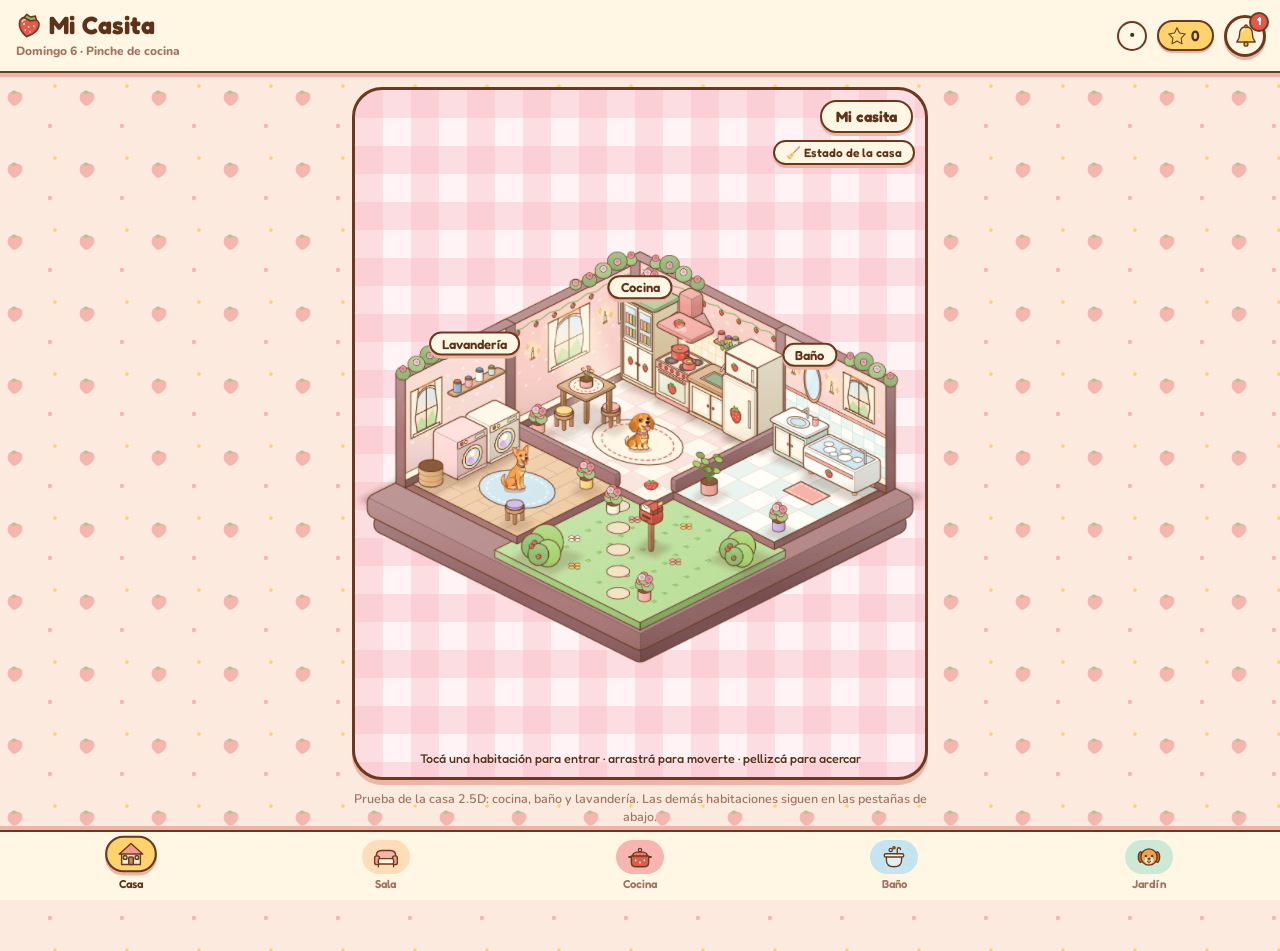
==== cocinita/index.html @ e15a8318 "Guía de duración de alimentos, gabinete del baño y estado visible de la casa Co-Authored-By: Claude " ====
<!DOCTYPE html>
<html lang="es">
<head>
<meta charset="utf-8">
<meta name="viewport" content="width=device-width, initial-scale=1, viewport-fit=cover">
<title>Mi Cocinita</title>
<link href="https://fonts.googleapis.com/css2?family=Fredoka:wght@500;600;700&family=Nunito:wght@600;700;800&display=swap" rel="stylesheet">
<style>
:root{
  --disp:Fredoka,Nunito,system-ui,sans-serif;--bg:#FCEADF;--paper:#FFF6E4;--card:#FFFBF0;--ink:#5E3219;--muted:#A0745E;--line:#EDCFBC;--out:#6B3A1E;
  --sage:#9DC27A;--sage-d:#5E8040;--terra:#E4574B;--terra-d:#A93B30;--butter:#FFD36B;--rose:#F6B5AE;--berry:#C73D3A;
  --wood:#D39764;--wood-d:#8A5330;--plank:#CE915F;--fridge:#FBE3A8;--fridge-in:#F3ECDD;--freezer:#DDF0F6;--glass:#FFFFFF;
  --pantry-in:#FFF0D0;--tile:#FFF4DE;--tile2:#FFD98A;--tile-l:#EBCFA8;--wallp:#F8CBC4;--mint:#CBE9D6;--sky:#C4E5F0;--lilac:#E4D5F4;--peach:#FFDDBA;
  --gold:#D9A32E;
  --pat:url("data:image/svg+xml,%3Csvg xmlns='http://www.w3.org/2000/svg' width='72' height='72'%3E%3Cg opacity='.55'%3E%3Cpath d='M14 34C8 31 6 25 9 21C12 19 18 19 21 21C24 25 22 31 14 34Z' fill='%23F08A80'/%3E%3Cpath d='M10 21l4-3 4 3-4 1z' fill='%237FA050'/%3E%3C/g%3E%3Ccircle cx='50' cy='54' r='2.2' fill='%23F4B6AE'/%3E%3Ccircle cx='55' cy='14' r='1.8' fill='%23FFD36B'/%3E%3C/svg%3E");
  color-scheme:light;box-sizing:border-box;padding-top:env(safe-area-inset-top,0px);padding-bottom:env(safe-area-inset-bottom,0px);
}
@media (prefers-color-scheme: dark){
  :root:not([data-theme="light"]){
    --bg:#2B1B1A;--paper:#3A2824;--card:#43302B;--ink:#FBE9D6;--muted:#C3A892;--line:#5B4238;--out:#150D0A;
    --sage:#8FB36C;--sage-d:#6F9150;--terra:#E5675A;--terra-d:#8E2E26;--butter:#EDC25E;--rose:#8A4A4C;--berry:#E0605A;
    --wood:#8A5F3C;--wood-d:#5E3C22;--plank:#7B5233;--fridge:#6B5630;--fridge-in:#4A4038;--freezer:#3E5560;--glass:#8E8576;
    --pantry-in:#4A3A28;--tile:#5E4D3A;--tile2:#7A6129;--tile-l:#46382A;--wallp:#5A3436;--mint:#3F6150;--sky:#3F6577;--lilac:#5B4A78;--peach:#7B5538;
    --gold:#E9BE5B;color-scheme:dark;
    --pat:url("data:image/svg+xml,%3Csvg xmlns='http://www.w3.org/2000/svg' width='72' height='72'%3E%3Cg opacity='.18'%3E%3Cpath d='M14 34C8 31 6 25 9 21C12 19 18 19 21 21C24 25 22 31 14 34Z' fill='%23F08A80'/%3E%3C/g%3E%3Ccircle cx='50' cy='54' r='2' fill='%23F4B6AE' opacity='.2'/%3E%3C/svg%3E");
  }
}
:root[data-theme="dark"]{
  --bg:#2B1B1A;--paper:#3A2824;--card:#43302B;--ink:#FBE9D6;--muted:#C3A892;--line:#5B4238;--out:#150D0A;
  --sage:#8FB36C;--sage-d:#6F9150;--terra:#E5675A;--terra-d:#8E2E26;--butter:#EDC25E;--rose:#8A4A4C;--berry:#E0605A;
  --wood:#8A5F3C;--wood-d:#5E3C22;--plank:#7B5233;--fridge:#6B5630;--fridge-in:#4A4038;--freezer:#3E5560;--glass:#8E8576;
  --pantry-in:#4A3A28;--tile:#5E4D3A;--tile2:#7A6129;--tile-l:#46382A;--wallp:#5A3436;--mint:#3F6150;--sky:#3F6577;--lilac:#5B4A78;--peach:#7B5538;
  --gold:#E9BE5B;color-scheme:dark;
}
html{scroll-padding-top:env(safe-area-inset-top,0px)}
*{box-sizing:border-box;-webkit-tap-highlight-color:transparent}
body{margin:0;background-color:var(--bg);background-image:var(--pat);color:var(--ink);font:600 15px/1.4 Nunito,system-ui,sans-serif;padding-bottom:96px;overflow-x:hidden}
body::before{content:"";position:fixed;inset:0 0 auto;height:env(safe-area-inset-top,0px);background:var(--paper);z-index:40}
body.is-dragging{user-select:none;-webkit-user-select:none;cursor:grabbing}
h1,h2,h3{font-family:var(--disp);font-weight:600;margin:0;letter-spacing:.005em}
button,input,select,textarea{font:inherit;color:inherit}
button{cursor:pointer;border:0;background:none}
.bow{flex:none;filter:drop-shadow(0 2px 0 rgba(122,74,48,.25))}

/* header */
header{position:sticky;top:env(safe-area-inset-top,0px);z-index:30;background:var(--paper);border-bottom:3px solid var(--out);box-shadow:0 3px 0 var(--rose);
  padding:9px 14px;display:flex;align-items:center;gap:10px}
.brand{flex:1;min-width:0}
.brand h1{font-size:23px;font-weight:800;color:var(--terra);line-height:1;display:flex;align-items:center;gap:7px}
.brand small{color:var(--muted);font-weight:800;font-size:12px}
.pill-xp{background:var(--butter);color:#4A3426;border:2.5px solid var(--out);border-radius:999px;padding:4px 11px;font-weight:800;font-size:13px;white-space:nowrap;box-shadow:0 2px 0 var(--shd)}
.bell{position:relative;width:42px;height:42px;border-radius:50%;background:var(--lilac);border:3px solid var(--out);font-size:19px;box-shadow:0 3px 0 var(--shd)}
.bell b{position:absolute;top:-6px;right:-6px;min-width:20px;height:20px;border-radius:10px;background:var(--terra);color:#fff;border:2px solid var(--out);font-size:11px;display:grid;place-items:center;padding:0 4px}
main{max-width:600px;margin:0 auto;padding:14px 12px 20px}

/* nav */
nav{position:fixed;left:0;right:0;bottom:0;z-index:30;background:var(--paper);border-top:3px solid var(--out);box-shadow:0 -3px 0 var(--rose);display:flex;
  padding:6px 4px calc(6px + env(safe-area-inset-bottom,0px))}
nav button{flex:1;display:flex;flex-direction:column;align-items:center;gap:2px;font-size:10.5px;font-weight:800;color:var(--muted);padding:2px 0}
nav button span{width:44px;height:30px;border-radius:15px;background:var(--c);border:2.5px solid transparent;display:grid;place-items:center;font-size:19px;transition:transform .2s}
nav button.on{color:var(--terra)}
nav button.on span{border-color:var(--out);box-shadow:0 3px 0 var(--shd);transform:translateY(-3px) scale(1.08)}
nav button:active span{transform:scale(.88)}

/* banners */
.banner{position:relative;display:flex;align-items:center;gap:12px;padding:14px 16px;margin-bottom:16px;border:3px solid var(--out);border-radius:26px;box-shadow:var(--sh);overflow:hidden;
  background-color:var(--bn);background-image:radial-gradient(rgba(255,255,255,.5) 2px,transparent 2.6px);background-size:16px 16px}
.b-ic{width:56px;height:56px;border-radius:18px;background:rgba(255,255,255,.75);border:3px solid var(--out);display:grid;place-items:center;font-size:30px;flex:none;animation:bobble 3s ease-in-out infinite}
@keyframes bobble{0%,100%{transform:translateY(0) rotate(-3deg)}50%{transform:translateY(-4px) rotate(3deg)}}
.banner h2{font-size:23px}.banner small{opacity:.8;font-weight:800}
.banner .bow{position:absolute;right:12px;top:-3px;transform:rotate(14deg)}

/* cards & forms */
.card{background:var(--card);border:3px solid var(--out);border-radius:26px;padding:16px;margin-bottom:18px;box-shadow:var(--sh)}
.card h2{font-size:20px;margin-bottom:10px}
.card h3{font-size:16px;margin-bottom:6px}
.sub{color:var(--muted);font-size:13px;margin:0 0 8px}
.hint{color:var(--muted);font-size:12.5px;text-align:center;margin:10px 0}
.btn{background:var(--sage);color:#2d3d1c;border:3px solid var(--out);border-radius:18px;padding:9px 16px;font-weight:800;box-shadow:0 4px 0 var(--shd);transition:transform .1s,box-shadow .1s}
.btn:active{transform:translateY(4px);box-shadow:0 0 0 var(--out)}
.btn.terra{background:var(--terra);color:#fff}
.btn.ghost{background:var(--paper);color:var(--ink)}
.btn.sm{padding:5px 11px;font-size:13px;border-radius:14px;box-shadow:0 3px 0 var(--shd)}
.btn.sm:active{transform:translateY(3px)}
.btn.berry{background:var(--berry);color:#fff}
.btn.block{display:block;width:100%}
input,select,textarea{width:100%;background:var(--paper);border:3px solid var(--out);border-radius:16px;padding:8px 12px;outline:none}
input:focus,select:focus,textarea:focus{border-color:var(--terra)}
label{display:block;font-size:12.5px;font-weight:800;color:var(--muted);margin:8px 0 3px}
.row{display:flex;gap:8px;align-items:flex-end}
.row>*{flex:1;min-width:0}
.chips{display:flex;flex-wrap:wrap;gap:6px}
.chip{background:var(--paper);border:2.5px solid var(--out);border-radius:999px;padding:3px 11px;font-size:13px;font-weight:800}
.chip.ok{background:var(--mint)}
.chip.no{background:var(--rose)}
.panel-title{display:flex;align-items:center;gap:8px;margin:2px 4px 10px}
.panel-title span{font-size:24px}.panel-title h3{font-size:19px}

/* stat strip */
.strip{display:grid;grid-template-columns:repeat(4,1fr);gap:8px;margin-bottom:16px}
.stat{border:3px solid var(--out);border-radius:20px;padding:8px 2px;text-align:center;box-shadow:0 3px 0 var(--shd);background:var(--paper)}
.stat:nth-child(1){background:var(--mint)}.stat:nth-child(2){background:var(--butter);color:#4A3426}.stat:nth-child(3){background:var(--rose)}.stat:nth-child(4){background:var(--sky)}
.stat b{display:block;font:800 21px var(--disp)}
.stat small{font-size:11px;font-weight:800}

/* kitchen illustration */
.kitchen{border:3px solid var(--out);border-radius:28px;overflow:hidden;box-shadow:var(--sh);background:var(--wallp);margin-bottom:18px}
.kscene{display:block;width:100%;height:auto;user-select:none;-webkit-user-select:none}
.piece{cursor:pointer;transform-box:fill-box;transform-origin:50% 100%}
.piece .glow{opacity:0}
.piece.sel .glow{opacity:1;animation:dash 1.2s linear infinite}
.piece:active{animation:wig .4s}
.ktag rect{fill:var(--paper)}.ktag text{fill:#5A3524;font:800 10px Nunito,system-ui,sans-serif}
.piece.sel .ktag rect{fill:var(--terra)}.piece.sel .ktag text{fill:#fff}
@keyframes dash{to{stroke-dashoffset:-26}}
@keyframes wig{0%,100%{transform:rotate(0)}25%{transform:rotate(-2.2deg)}75%{transform:rotate(2.2deg)}}
.stm{transform-box:fill-box;animation:stm 2.6s ease-in-out infinite}.stm2{animation-delay:1.2s}
@keyframes stm{0%{opacity:0;transform:translateY(6px)}40%{opacity:.95}100%{opacity:0;transform:translateY(-12px)}}
.curt{transform-box:fill-box;transform-origin:50% 0;animation:sway 5s ease-in-out infinite alternate}
@keyframes sway{to{transform:skewX(1.8deg)}}

/* interior furniture */
.scene{perspective:1000px;position:relative;margin-bottom:14px}
.door{position:absolute;inset:0;border-radius:inherit;transform-origin:left center;animation:doorOpen .85s ease-in forwards;pointer-events:none;z-index:6;background:var(--fridge);border:4px solid var(--out)}
.door::after{content:"";position:absolute;right:12px;top:42%;width:10px;height:70px;border-radius:6px;background:#E9C48F;border:2.5px solid var(--out)}
.door.pd{background:var(--sage)}.door.pd::after{width:18px;height:18px;border-radius:50%;background:var(--butter)}
.door.sd{background:var(--wood)}
@keyframes doorOpen{0%{transform:rotateY(0);opacity:1}65%{opacity:1}100%{transform:rotateY(-108deg);opacity:0}}
.fridge{position:relative;background:var(--fridge);border:4px solid var(--out);border-radius:30px 30px 20px 20px;padding:14px 34px 16px 14px;box-shadow:var(--sh)}
.fridge::after{content:"";position:absolute;right:11px;top:60px;width:11px;height:110px;border-radius:6px;background:#E9C48F;border:2.5px solid var(--out)}
.fridge::before{content:"🍓";position:absolute;right:6px;bottom:6px;font-size:22px}
.fridge .shelf{background:var(--fridge-in);border:3px solid var(--out)}
.fridge .shelf.sh0{background:var(--freezer)}
.fridge .shelf::after{background:var(--glass)}
.rack{background:var(--wood);border:4px solid var(--out);border-radius:22px;padding:12px;box-shadow:var(--sh)}
.rack .shelf{background:rgba(255,246,226,.32);border:3px solid var(--out);min-height:106px}
.rack .shelf::after{background:var(--wood-d)}
.pantry{position:relative;background:var(--pantry-in);border:4px solid var(--out);border-radius:22px 22px 14px 14px;padding:0 12px 6px;box-shadow:var(--sh)}
.valance{position:relative;height:34px;margin:0 -12px 18px;border-bottom:3px solid var(--out);background-color:#FFF1D6;background-image:radial-gradient(circle,#E4574B 2.3px,transparent 2.8px);background-size:16px 16px;border-radius:18px 18px 0 0}
.valance::after{content:"";position:absolute;left:0;right:0;bottom:-13px;height:12px;background:radial-gradient(circle at 10px 0,#FFF1D6 9px,transparent 10px) 0 0/20px 12px repeat-x;filter:drop-shadow(0 2px 0 var(--out))}
.pantry .shelf{background:rgba(255,255,255,.28);border:3px solid var(--out)}
.pantry .shelf::after{background:var(--sage)}
.cabinet{background:var(--sky);border:4px solid var(--out);border-radius:22px;padding:12px;box-shadow:var(--sh)}
.cabinet .shelf{background:var(--pantry-in);border:3px solid var(--out)}
.cabinet .shelf::after{background:var(--sage)}
.shelf{position:relative;min-height:100px;padding:20px 8px 10px;margin-bottom:22px;display:flex;flex-wrap:wrap;gap:4px 6px;align-items:flex-end;border-radius:12px;transition:background .15s}
.shelf::after{content:"";position:absolute;left:-6px;right:-6px;bottom:-13px;height:13px;border-radius:7px;background:var(--plank);border:3px solid var(--out);z-index:-1}
.s-label{position:absolute;top:3px;left:9px;font-size:10.5px;font-weight:800;color:var(--muted)}
.s-empty{color:var(--muted);font-size:12px;opacity:.75;align-self:center;margin:auto}
.shelf.over,.dogcol.over,.bowl.over{outline:3px dashed var(--terra);outline-offset:-3px;background-color:color-mix(in srgb,var(--butter) 45%,transparent)}
.item{position:relative;width:68px;text-align:center;cursor:grab;touch-action:none;-webkit-user-select:none;user-select:none;-webkit-touch-callout:none;transition:transform .15s}
.item:active{transform:scale(1.12) rotate(-3deg)}
.item.dragging{opacity:.25}
.item .em{font-size:34px;line-height:1.1;display:block;filter:drop-shadow(1.3px 0 0 #fff) drop-shadow(-1.3px 0 0 #fff) drop-shadow(0 1.3px 0 #fff) drop-shadow(0 -1.3px 0 #fff) drop-shadow(0 2.5px 0 rgba(90,50,30,.3))}
.item .nm{display:inline-block;font-size:10px;letter-spacing:-.2px;font-weight:800;line-height:1.15;max-height:2.4em;overflow:hidden;margin-top:2px;padding:0 5px;border-radius:8px;background:rgba(255,250,238,.92);color:#5A3524;border:1.5px solid rgba(122,74,48,.35);overflow-wrap:anywhere}
.badge{position:absolute;top:-3px;right:2px;min-width:20px;height:20px;border-radius:10px;background:var(--terra);color:#fff;border:2px solid var(--out);font-size:11px;font-weight:800;display:grid;place-items:center;padding:0 4px}
.exb{position:absolute;top:-5px;left:-3px;border-radius:9px;font-size:10px;font-weight:800;padding:0 6px;color:#fff;border:2px solid var(--out)}
.exb.y{background:var(--butter);color:#3b2a10}.exb.r{background:var(--berry)}
.item.gone{opacity:.55}.item.gone .em{filter:grayscale(1)}
.item.rot .em{animation:wobble 1.6s ease-in-out infinite}
@keyframes wobble{0%,100%{transform:rotate(-6deg)}50%{transform:rotate(6deg)}}
.jar-w{width:48px;margin:0 auto;position:relative}
.jar-lid{height:13px;border-radius:7px 7px 3px 3px;border:2.5px solid var(--out);background-color:var(--lid,#E4574B);background-image:linear-gradient(90deg,rgba(255,255,255,.4) 50%,transparent 50%),linear-gradient(rgba(255,255,255,.4) 50%,transparent 50%);background-size:8px 8px}
.jar-b{height:46px;border:2.5px solid var(--out);border-top:0;border-radius:4px 4px 16px 16px;background:linear-gradient(90deg,rgba(255,255,255,.85) 0 16%,rgba(255,255,255,.45) 16%);display:grid;place-items:center;font-size:23px;box-shadow:inset 0 -6px 0 rgba(122,74,48,.1)}
.lvl{height:8px;background:rgba(255,255,255,.7);border:2px solid var(--out);border-radius:5px;margin:3px 4px 0;overflow:hidden}
.lvl i{display:block;height:100%;background:var(--sage-d)}
.lvl.low i{background:var(--berry)}.lvl.mid i{background:var(--butter)}

.bins{display:grid;grid-template-columns:repeat(3,1fr);gap:10px;margin-bottom:14px}
.bin{border:3px solid var(--out);border-radius:22px;text-align:center;padding:10px 2px;box-shadow:0 4px 0 var(--shd);transition:transform .15s}
.bin:nth-child(1){background:var(--mint)}.bin:nth-child(2){background:var(--butter);color:#4A3426}.bin:nth-child(3){background:var(--rose)}
.bin span{font-size:28px;display:block}.bin small{font-weight:800;font-size:12px}
.bin.over{transform:scale(1.08) rotate(-2deg)}
.dgh{position:fixed;left:0;top:0;z-index:100;pointer-events:none;transform:translate(-50%,-60%) scale(1.25) rotate(6deg);filter:drop-shadow(0 8px 8px rgba(0,0,0,.3))}

/* floor with dogs */
.floor{position:relative;height:98px;margin:8px 0 6px;border-radius:22px;overflow:hidden;border:3px solid var(--out);box-shadow:var(--sh);
  background:linear-gradient(var(--wallp) 0 35%,var(--wood) 35%)}
.floor::before{content:"";position:absolute;inset:35% 0 0;background:repeating-linear-gradient(90deg,transparent 0 46px,rgba(122,74,48,.35) 46px 49px)}
.floor::after{content:"";position:absolute;left:0;right:0;top:35%;height:3px;background:var(--out)}
.walker{position:absolute;bottom:2px;width:64px;height:74px;cursor:pointer}
.walker svg{width:100%;height:100%;overflow:visible;animation:trot .5s ease-in-out infinite}
.w1{animation:walk1 16s linear infinite}.w2{animation:walk2 21s linear infinite}
@keyframes walk1{0%{left:2%;transform:scaleX(1)}46%{left:78%;transform:scaleX(1)}50%{left:78%;transform:scaleX(-1)}96%{left:2%;transform:scaleX(-1)}100%{left:2%;transform:scaleX(1)}}
@keyframes walk2{0%{left:70%;transform:scaleX(-1)}46%{left:6%;transform:scaleX(-1)}50%{left:6%;transform:scaleX(1)}96%{left:70%;transform:scaleX(1)}100%{left:70%;transform:scaleX(-1)}}
@keyframes trot{0%,100%{translate:0 0}50%{translate:0 -4px}}
.bubble{position:absolute;left:50%;top:-24px;translate:-50% 0;background:#fff;color:#4A3426;border:2.5px solid var(--out);border-radius:12px;padding:1px 8px;font-size:12px;font-weight:800;white-space:nowrap;animation:bub 1.3s forwards;z-index:3}
@keyframes bub{0%{opacity:0;translate:-50% 8px}15%,80%{opacity:1;translate:-50% 0}100%{opacity:0;translate:-50% -6px}}

/* dog animations */
.dog svg{width:100%;height:100%;overflow:visible}
.tail{transform-origin:148px 196px;animation:wag 1s ease-in-out infinite alternate}
@keyframes wag{from{transform:rotate(-10deg)}to{transform:rotate(14deg)}}
.eyes{transform-origin:100px 80px;animation:blink 4.2s infinite}
@keyframes blink{0%,94%,100%{transform:scaleY(1)}97%{transform:scaleY(.08)}}
.head{transform-origin:100px 120px}
.hearts{opacity:0}
.dog.happy svg{animation:hop .5s ease-out 2}
.dog.happy .tail{animation-duration:.18s}
.dog.happy .hearts{animation:hearts 1.4s ease-out}
.dog.eating .head{animation:munch .3s ease-in-out infinite alternate}
.dog.nope svg{animation:shake .45s}
@keyframes hop{0%,100%{transform:translateY(0)}45%{transform:translateY(-16px) rotate(-3deg)}}
@keyframes munch{from{transform:translateY(0) rotate(0)}to{transform:translateY(7px) rotate(5deg)}}
@keyframes shake{0%,100%{transform:translateX(0)}25%{transform:translateX(-8px)}75%{transform:translateX(8px)}}
@keyframes hearts{0%{opacity:0;transform:translateY(10px)}25%{opacity:1}100%{opacity:0;transform:translateY(-34px)}}

/* dogs view */
.rug{display:flex;gap:6px;justify-content:space-around;padding:12px 6px 8px;border-radius:30px;margin-bottom:12px;border:3px solid var(--out);
  background:radial-gradient(ellipse at center,#FFE9E4 0 58%,var(--rose) 59% 100%)}
.dogcol{flex:1;text-align:center;border-radius:22px;padding:4px}
.dogcol .dog{width:150px;height:172px;max-width:100%;margin:0 auto;position:relative;cursor:pointer}
.dogcol b{font:800 18px var(--disp);display:block;color:#5A3524}
.pills{display:flex;gap:5px;justify-content:center;margin-top:4px;flex-wrap:wrap}
.pill{border:2.5px solid var(--out);background:var(--paper);color:#5A3524;border-radius:999px;padding:2px 10px;font-size:12px;font-weight:800;box-shadow:0 2px 0 var(--shd)}
.pill.on{background:var(--sage)}
.tools{display:flex;gap:10px;justify-content:center;margin:6px 0}
.tool{width:86px;text-align:center;background:var(--butter);color:#4A3426;border:3px solid var(--out);border-radius:22px;padding:6px 2px;cursor:grab;touch-action:none;user-select:none;-webkit-user-select:none;box-shadow:0 4px 0 var(--shd);transition:transform .15s}
.tool:nth-child(2){background:var(--peach)}.tool:nth-child(3){background:var(--sky)}
.tool:active{transform:scale(1.1) rotate(-4deg)}
.tool span{font-size:32px;display:block}.tool small{font-size:11px;font-weight:800}
.bowl{display:flex;align-items:center;gap:10px;background:var(--sky);border:3px solid var(--out);border-radius:20px;padding:8px 12px;margin-top:10px;box-shadow:0 3px 0 var(--shd)}
.bowl span{font-size:26px}.bowl div{flex:1;font-weight:800;font-size:14px}
.bar{height:20px;background:var(--paper);border:3px solid var(--out);border-radius:12px;overflow:hidden;margin:8px 0}
.bar i{display:block;height:100%;background:var(--sage);border-radius:8px;transition:width .5s;border-right:3px solid var(--out)}
.bar.low i{background:var(--berry)}

/* lists */
.li{display:flex;align-items:center;gap:10px;padding:9px 4px;border-bottom:2.5px dashed var(--line)}
.li:last-child{border-bottom:0}
.li .em{font-size:24px}.li .t{flex:1;min-width:0}.li .t b{display:block;word-break:break-word}.li .t small{color:var(--muted);font-size:12px}
.li.done .t b{text-decoration:line-through;opacity:.5}
.ck{width:30px;height:30px;border-radius:10px;border:3px solid var(--out);background:var(--paper);display:grid;place-items:center;font-size:16px;color:#2d3d1c;flex:none;padding:0;box-shadow:0 2px 0 var(--shd)}
.ck.on{background:var(--sage)}
.x{color:var(--muted);font-size:18px;padding:4px 8px}
.tag{border:2px solid var(--out);border-radius:10px;padding:1px 9px;font-size:11.5px;font-weight:800;white-space:nowrap;color:#3b2a10}
.tag.r{background:var(--rose)}.tag.y{background:var(--butter)}.tag.g{background:var(--mint)}.tag.b{background:var(--sky)}
.alert{display:flex;gap:10px;align-items:center;border-radius:20px;padding:9px 10px;margin-bottom:10px;border:3px solid var(--out);background:var(--paper);box-shadow:0 3px 0 var(--shd)}
.alert.r{background:var(--rose)}
.alert.y{background:color-mix(in srgb,var(--butter) 55%,var(--paper))}
.alert.b{background:var(--sky)}
.alert .em{font-size:26px}.alert .t{flex:1;font-size:14px;line-height:1.25;color:var(--ink)}
.alert .acts{display:flex;flex-direction:column;gap:5px}
.days{display:flex;gap:7px;overflow-x:auto;padding:2px 2px 10px;margin-bottom:6px}
.dpill{flex:none;width:54px;text-align:center;border-radius:18px;border:3px solid var(--out);background:var(--paper);padding:6px 0;font-weight:800;position:relative;box-shadow:0 3px 0 var(--shd)}
.dpill.on{background:var(--terra);color:#fff}
.dpill small{display:block;font-size:10px;opacity:.85}
.dpill i{position:absolute;top:3px;right:6px;width:8px;height:8px;border-radius:50%;background:var(--sage);border:1.5px solid var(--out)}
.meal{display:flex;gap:10px;align-items:center;width:100%;text-align:left;background:var(--paper);border:3px solid var(--out);border-radius:20px;padding:10px 12px;margin-bottom:10px;box-shadow:0 3px 0 var(--shd)}
.meal .em{font-size:28px}.meal .t{flex:1;min-width:0}.meal .t small{color:var(--muted);display:block;font-size:12px}
.meal.empty{border-style:dashed;color:var(--muted);box-shadow:none}

/* sheet */
#sheet{position:fixed;inset:0;z-index:60;display:none}
#sheet.on{display:block}
.sheet-bg{position:absolute;inset:0;background:rgba(50,30,15,.5)}
.sheet{position:absolute;left:0;right:0;bottom:0;max-height:88%;overflow:auto;background:var(--paper);border-radius:30px 30px 0 0;border:3px solid var(--out);border-bottom:0;box-shadow:0 -4px 0 var(--rose);
  padding:10px 16px calc(18px + env(safe-area-inset-bottom,0px));max-width:600px;margin:0 auto;animation:up .25s ease-out}
@keyframes up{from{transform:translateY(60px);opacity:0}}
.grab{width:46px;height:6px;border-radius:3px;background:var(--out);opacity:.35;margin:0 auto 10px}
.sheet h3{font-size:20px;margin-bottom:4px}
.step{display:flex;align-items:center;gap:6px}
.step button{width:40px;height:40px;border-radius:13px;background:var(--butter);color:#3b2a10;font-weight:800;font-size:20px;flex:none;border:3px solid var(--out);box-shadow:0 3px 0 var(--shd)}
.step input{text-align:center}
.emoji-btn{width:100%;height:46px;font-size:26px;background:var(--card);border:3px solid var(--out);border-radius:16px}
.picker{display:none;flex-wrap:wrap;gap:2px;background:var(--card);border:3px solid var(--out);border-radius:16px;padding:6px;margin-top:6px;max-height:140px;overflow:auto}
.picker.on{display:flex}
.picker button{font-size:24px;width:42px;height:38px;border-radius:10px}
.picker button:active{background:var(--butter)}
.acts-row{display:flex;gap:10px;margin-top:16px;flex-wrap:wrap}
.acts-row .btn{flex:1;min-width:110px}

/* toast & pops */
#toast{position:fixed;left:50%;bottom:calc(92px + env(safe-area-inset-bottom,0px));translate:-50% 20px;opacity:0;z-index:70;background:var(--ink);color:var(--paper);border:3px solid var(--out);border-radius:20px;padding:9px 16px;font-weight:800;font-size:14px;max-width:88%;text-align:center;transition:.25s;pointer-events:none}
#toast.on{opacity:1;translate:-50% 0}
.pop{position:fixed;z-index:90;pointer-events:none;font:800 21px var(--disp);color:#D9A32E;-webkit-text-stroke:1px var(--out);animation:pop 1.1s ease-out forwards;translate:-50% 0}
@keyframes pop{from{opacity:1;transform:translateY(0) scale(.8)}to{opacity:0;transform:translateY(-70px) scale(1.4)}}

/* jardín y lavandería */
.garden,.laundry{position:relative;border:3px solid var(--out);border-radius:28px;overflow:hidden;box-shadow:var(--sh);margin-bottom:18px;background:var(--sky)}
.garden{aspect-ratio:360/400}.laundry{aspect-ratio:360/280}
.garden>svg,.laundry>svg{display:block;width:100%;height:100%}
.stitle{position:absolute;z-index:3;background:var(--paper);border:3px solid var(--out);border-radius:16px;padding:2px 12px;font:800 15px var(--disp);box-shadow:0 3px 0 var(--shd);color:var(--ink);white-space:nowrap}
.garden .dogcol{position:absolute;bottom:1.5%;width:42%;padding:0;z-index:2}
.garden .dogcol.gl{left:2%}.garden .dogcol.gr{right:2%}
.garden .dogcol .dog{width:100%;height:auto;aspect-ratio:200/230;margin:0}
.gname{display:inline-block;background:var(--paper);border:2.5px solid var(--out);border-radius:14px;padding:0 10px;font:800 15px var(--disp);color:#5A3524;box-shadow:0 2px 0 var(--shd);margin-top:2px}
.gbowl{position:absolute;left:50%;bottom:19%;translate:-50% 0;width:15%;min-width:50px;text-align:center;cursor:pointer;z-index:2;border-radius:12px}
.gbowl svg{width:100%;display:block}
.gbowl small{display:block;font:800 9px Nunito,system-ui,sans-serif;background:var(--paper);border:2px solid var(--out);border-radius:8px;color:#5A3524;margin-top:1px;white-space:nowrap}
.gbowl.over{outline:3px dashed var(--terra);outline-offset:2px;background:rgba(255,211,107,.5)}
.rays{transform-box:fill-box;transform-origin:center;animation:spin 16s linear infinite}
.cld{animation:drift 9s ease-in-out infinite alternate}
.cld.c2{animation-duration:12s;animation-direction:alternate-reverse}
.fl{transform-box:fill-box;transform-origin:50% 100%;animation:fsway 3s ease-in-out infinite alternate}
.tr{transform-box:fill-box;transform-origin:50% 100%;animation:fsway 5s ease-in-out infinite alternate}
.bf{animation:fly 7s ease-in-out infinite alternate}
.bf.b2{animation-duration:9s;animation-direction:alternate-reverse}
.wing{transform-box:fill-box;transform-origin:center;animation:flap .28s ease-in-out infinite alternate}
@keyframes spin{to{transform:rotate(360deg)}}
@keyframes drift{from{transform:translateX(-16px)}to{transform:translateX(16px)}}
@keyframes fsway{from{transform:rotate(-4deg)}to{transform:rotate(4deg)}}
@keyframes fly{0%{transform:translate(0,0)}50%{transform:translate(34px,-20px)}100%{transform:translate(70px,6px)}}
@keyframes flap{from{transform:scaleX(1)}to{transform:scaleX(.35)}}
.mach{cursor:pointer}
.drum{transform-box:fill-box;transform-origin:center;animation:spin 9s linear infinite}
.laundry.run .drum{animation-duration:.6s}
.laundry.run .mach{animation:jig .12s linear infinite alternate}
.bub{opacity:0}
.laundry.run .bub{animation:bubup 1.3s ease-in infinite}
.laundry.run .bub.d2{animation-delay:.45s}.laundry.run .bub.d3{animation-delay:.9s}
.sw{transform-box:fill-box;transform-origin:50% 0;animation:swing 3.2s ease-in-out infinite alternate}
.sw.s2{animation-delay:-1s}.sw.s3{animation-delay:-2s}
@keyframes jig{from{transform:translateX(-1.2px)}to{transform:translateX(1.2px)}}
@keyframes bubup{0%{opacity:0;transform:translateY(0) scale(.6)}30%{opacity:1}100%{opacity:0;transform:translateY(-34px) scale(1.2)}}
@keyframes swing{from{transform:rotate(-5deg)}to{transform:rotate(5deg)}}
@media (prefers-reduced-motion:reduce){*{animation-duration:.01ms!important;animation-iteration-count:1!important;transition:none!important}}

/* ===== rediseño: hoja de personaje + cocinita de fresas ===== */
:root{--shd:#EDB5A6;--sh:0 5px 0 var(--shd);
  --paw:url("data:image/svg+xml,%3Csvg xmlns='http://www.w3.org/2000/svg' viewBox='0 0 24 24'%3E%3Cg fill='%23A9683A'%3E%3Cellipse cx='12' cy='16' rx='6' ry='5'/%3E%3Cellipse cx='4.5' cy='10.5' rx='2.4' ry='3'/%3E%3Cellipse cx='9' cy='5.5' rx='2.4' ry='3.2'/%3E%3Cellipse cx='15' cy='5.5' rx='2.4' ry='3.2'/%3E%3Cellipse cx='19.5' cy='10.5' rx='2.4' ry='3'/%3E%3C/g%3E%3C/svg%3E")}
@media (prefers-color-scheme: dark){:root:not([data-theme="light"]){--shd:#170E0B}}
:root[data-theme="dark"]{--shd:#170E0B}

.ic{width:1.3em;height:1.3em;vertical-align:-.3em;overflow:visible;flex:none}
.ic-emo{font-style:normal}

/* encabezado */
header{border-bottom-width:2.5px;box-shadow:0 4px 0 var(--shd);padding:10px 14px}
.brand h1{font-size:25px;font-weight:700;color:var(--ink);gap:5px;letter-spacing:.01em}
.brand h1 .logo{width:30px;height:30px;vertical-align:0;transform:rotate(12deg)}
.brand small{font-size:12px;padding-left:2px}
.pill-xp{display:flex;align-items:center;gap:4px;font-family:var(--disp);font-weight:600;font-size:15px;padding:3px 12px 3px 8px}
.pill-xp .ic{width:20px;height:20px;vertical-align:0}
.bell{display:grid;place-items:center;background:var(--paper)}
.bell .ic{width:26px;height:26px;vertical-align:0}
.bell b{font-family:var(--disp)}

/* navegación */
nav{border-top-width:2.5px;box-shadow:0 -4px 0 var(--shd)}
nav button{font-family:var(--disp);font-weight:600;font-size:11.5px;letter-spacing:.01em}
nav button span{width:48px;height:34px;border-radius:17px}
nav button span .ic{width:26px;height:26px;vertical-align:0}
nav button.on{color:var(--ink)}

/* títulos de sección con huellitas, como en la hoja de personaje */
.panel-title{justify-content:center;gap:10px;margin:4px 2px 12px}
.panel-title::before,.panel-title i{content:"";flex:1;height:2px;border-radius:2px;background:color-mix(in srgb,var(--out) 45%,transparent)}
.panel-title h3{font-size:19px;display:flex;align-items:center;gap:8px;white-space:nowrap}
.panel-title h3::before,.panel-title h3::after{content:"";width:17px;height:17px;background:var(--paw) center/contain no-repeat}
.panel-title h3::before{transform:rotate(-14deg)}.panel-title h3::after{transform:rotate(14deg)}

.banner{outline:2px dashed color-mix(in srgb,var(--out) 40%,transparent);outline-offset:-7px;padding:16px 18px}
.banner h2{font-size:22px}
.b-ic{background:var(--paper);border-radius:50%}
.b-ic .ic{width:38px;height:38px;vertical-align:0}
.card h2{font-size:20px}
.btn,.pill,.chip,.tag,.dpill,.stat small,.bin small,.tool small,.s-label,.exb,.badge{font-family:var(--disp);font-weight:600;letter-spacing:.01em}
.btn{font-size:15.5px}
.chip{display:inline-flex;align-items:center;gap:4px}
.chip .ic{width:19px;height:19px;vertical-align:0}
.stat b{font-weight:700;font-size:23px}

/* productos */
.item{width:66px}
.item .em{filter:drop-shadow(0 3px 0 rgba(107,58,30,.16));line-height:1;font-size:36px;height:46px;display:grid;place-items:center}
.item .em .ic{width:46px;height:46px;vertical-align:0}
.item .nm{position:relative;z-index:1;font-family:var(--disp);font-weight:500;font-size:11px;letter-spacing:0;border:1.8px solid var(--out);background:#FFFBF0;color:#5E3219;border-radius:9px;padding:0 6px;margin-top:3px}
.badge,.exb{z-index:2}
.item.gone .em{filter:grayscale(1) opacity(.7)}
.jar-b .ic{width:30px;height:30px;vertical-align:0}
.jar-b{font-size:22px}
.s-label{font-size:11px;color:var(--muted)}
.bin span,.tool span{display:grid;place-items:center;height:40px}
.bin span .ic,.tool span .ic{width:40px;height:40px;vertical-align:0}
.li .em .ic,.alert .em .ic{width:30px;height:30px;vertical-align:0;display:block}
.meal .em .ic{width:34px;height:34px;vertical-align:0;display:block}
.picker button{display:grid;place-items:center}
.picker button .ic{width:30px;height:30px;vertical-align:0}
.emoji-btn{display:grid;place-items:center}
.emoji-btn .ic{width:34px;height:34px;vertical-align:0}
.sheet h3 .ic{width:28px;height:28px}

/* refri abierto: estantes de vidrio, cajón y puerta con repisas */
.fridge{display:grid;grid-template-columns:minmax(0,1fr) 104px;padding:12px 10px 14px 12px;border-radius:34px 26px 24px 26px;border-width:3px}
.fridge::after,.fridge::before{display:none}
.fr-in{min-width:0;background-color:var(--fridge-in);border:3px solid var(--out);border-radius:22px 8px 8px 14px;padding:8px 9px 9px;
  background-image:linear-gradient(90deg,transparent calc(50% - 1px),color-mix(in srgb,var(--out) 12%,transparent) calc(50% - 1px) calc(50% + 1px),transparent calc(50% + 1px))}
.fridge .shelf{background:none;border:0;border-radius:6px;margin-bottom:17px;min-height:98px;padding:20px 2px 5px;gap:4px 3px}
.fridge .shelf::after{left:-9px;right:-9px;bottom:-10px;height:9px;background:var(--glass);border:2.5px solid var(--out);border-radius:5px;z-index:0}
.fridge .shelf.sh0{background:var(--freezer);border:3px solid var(--out);border-radius:15px 6px 6px 6px;margin-bottom:10px;padding:20px 4px 6px}
.fridge .shelf.sh3{background:color-mix(in srgb,var(--glass) 55%,transparent);border:3px solid var(--out);border-radius:8px 8px 12px 12px;margin-bottom:0;padding:20px 4px 6px}
.fridge .shelf.sh0::after,.fridge .shelf.sh3::after,.fr-door .shelf::after{display:none}
.fr-door{margin-left:8px;background:color-mix(in srgb,var(--paper) 70%,transparent);border:3px solid var(--out);border-radius:8px 20px 18px 8px}
.fr-door .shelf{flex-direction:column;flex-wrap:nowrap;align-items:center;gap:16px;min-height:100%;margin:0;padding:24px 2px 12px}
.fr-door .item::after{content:"";position:absolute;left:-12px;right:-12px;top:27px;height:25px;border:2.5px solid var(--out);border-radius:4px 4px 10px 10px;background:color-mix(in srgb,var(--glass) 45%,transparent)}
.fr-door .s-empty{writing-mode:vertical-rl}

.kitchen,.garden,.laundry,.floor{border-radius:30px}
.floor{height:104px}
.walker{width:70px;height:80px}
.rug,.gname,.dogcol b{font-family:var(--disp)}
.gname,.dogcol b{font-weight:700}
.stitle{font-weight:600}
#toast{font-family:var(--disp);font-weight:500;border-width:0;box-shadow:0 5px 0 rgba(0,0,0,.18)}
.pop{font-weight:700}

.item .nm{font-size:10.5px;padding:0 5px;margin:3px -6px 0;max-width:78px;max-height:none;white-space:nowrap;overflow:hidden;text-overflow:ellipsis;overflow-wrap:normal;vertical-align:top}


/* ===== casa interactiva ===== */
:root{--wall2:#FBDCCB}
@media (prefers-color-scheme: dark){:root:not([data-theme="light"]){--wall2:#5A4038}}
:root[data-theme="dark"]{--wall2:#5A4038}
body{transition:background-color 1.2s}
body.dark-house{background-color:color-mix(in srgb,var(--bg) 62%,#2A2140)}
h4{font-family:var(--disp);font-weight:600;font-size:16px;margin:18px 0 6px}

.room{position:relative;border:3px solid var(--out);border-radius:30px;overflow:hidden;box-shadow:var(--sh);background:var(--wallp);margin-bottom:14px}
.room>svg{display:block;width:100%;height:100%;user-select:none;-webkit-user-select:none}
canvas.pets{position:absolute;inset:0;width:100%;height:100%;pointer-events:none;z-index:1}
.garden canvas.pets{z-index:1}
.dogslot{display:block;width:100%;height:100%}
.pethits{position:absolute;inset:0;pointer-events:none;z-index:2}
.pethit{position:absolute;pointer-events:auto;padding:0;border-radius:40%}
.pethit:focus-visible{outline:3px dashed var(--terra);outline-offset:2px}
.room .dark{position:absolute;inset:0;background:#2A2147;mix-blend-mode:multiply;opacity:0;pointer-events:none;z-index:3;transition:opacity 1.4s}
.no-luz .room .dark{opacity:.74}
.ptxt{font:600 9px var(--disp);fill:#5E3219}.ptxt.w{fill:#fff}.ptxt.s{font-size:7.5px;fill:#A0745E}
[data-act]{cursor:pointer}
.room [role=button]:focus-visible{outline:3px dashed var(--terra)}

/* estados de servicios dentro de la escena */
.lampshade{fill:#FFD36B;transition:fill .8s}.no-luz .lampshade{fill:#C9BBA0}
.lampglow{transition:opacity .8s;animation:glowp 4s ease-in-out infinite alternate}.no-luz .lampglow{opacity:0;animation:none}
@keyframes glowp{from{opacity:.75}to{opacity:1}}
.led{fill:#6FC46A;animation:ledb 1.6s steps(2) infinite}.led.l2{animation-delay:.4s}.led.l3{animation-delay:.8s}
.no-net .led{fill:#E4574B;animation:ledb .7s steps(2) infinite}.no-net .led.l2,.no-net .led.l3{fill:#8B7B74;animation:none}
.no-luz .led{fill:#8B7B74!important;animation:none!important}
@keyframes ledb{50%{opacity:.35}}
.wifi path{animation:wifi 1.8s ease-out infinite}.wifi path:first-child{animation-delay:.3s}
@keyframes wifi{0%{opacity:.2}40%{opacity:1}100%{opacity:.2}}
.no-net .wifi,.no-luz .wifi{display:none}
.tvscreen{fill:#F7B3A9;transition:fill .6s}.tv-off{display:none}
.tvh{animation:glowp 1.2s ease-in-out infinite alternate}.tvh.h2{animation-delay:.6s}
.no-net .tvscreen{fill:#8B93A8}.no-net .tv-on{display:none}.no-net .tv-off{display:block}
.no-luz .tvscreen{fill:#3A2A33}.no-luz .tv-on,.no-luz .tv-off{display:none}
.tscreen{fill:#8BC98A}.t-off{display:none}
.no-net .tscreen{fill:#E4877B}.no-net .t-on{display:none}.no-net .t-off{display:block}
.warn{display:none;transform-box:fill-box;transform-origin:50% 60%}
.no-luz .warn-luz,.no-net .warn-net,.no-agua .warn-agua{display:block;animation:warnb 1.1s ease-in-out infinite}
@keyframes warnb{50%{transform:scale(1.18) rotate(-6deg)}}
.wstream{display:none;stroke-dasharray:5 3}.run-tap .wstream,.fx-agua .wstream{display:block;animation:flow .25s linear infinite}
@keyframes flow{to{stroke-dashoffset:-8}}
.drip{transform-box:fill-box;animation:dripk 2.6s ease-in infinite}
@keyframes dripk{0%,55%{opacity:0;transform:translateY(-2px) scale(.5)}70%{opacity:1;transform:none}100%{opacity:0;transform:translateY(12px)}}
.no-agua .drip{display:none}
.no-luz .stm{display:none}.no-luz .drum{animation:none}
.r-bano.run .drum{animation-duration:.6s}.r-bano.run .mach{animation:jig .12s linear infinite alternate}
.r-bano.run .bub{animation:bubup 1.3s ease-in infinite}.r-bano.run .bub.d2{animation-delay:.45s}.r-bano.run .bub.d3{animation-delay:.9s}

/* mensajes sobre la escena */
.svcmsg{position:absolute;z-index:4;left:10px;right:10px;top:10px;text-align:left;background:var(--paper);color:var(--ink);border:3px solid var(--out);border-radius:18px;padding:8px 12px;box-shadow:0 4px 0 rgba(0,0,0,.25);animation:up .4s ease-out}
.svcmsg b{display:block;font-family:var(--disp);font-weight:600;font-size:15px;line-height:1.2}
.svcmsg small{display:block;color:var(--muted);font-size:11.5px;line-height:1.25;margin-top:2px}
.svcchips{position:absolute;z-index:4;left:10px;bottom:10px;display:flex;flex-wrap:wrap;gap:6px}
.svcchip{background:var(--paper);color:var(--ink);border:2.5px solid var(--out);border-radius:999px;padding:3px 10px;font:600 12px var(--disp)}
/* animación al recuperar un servicio */
.sparks{position:absolute;inset:0;pointer-events:none;z-index:5}
.sparks i{position:absolute;width:18px;height:18px;opacity:0;background:#FFE08A;clip-path:polygon(50% 0,62% 38%,100% 50%,62% 62%,50% 100%,38% 62%,0 50%,38% 38%)}
.sparks i:nth-child(1){left:12%;top:20%}.sparks i:nth-child(2){left:30%;top:55%}.sparks i:nth-child(3){left:48%;top:14%}.sparks i:nth-child(4){left:66%;top:42%}.sparks i:nth-child(5){left:84%;top:22%}.sparks i:nth-child(6){left:20%;top:76%}.sparks i:nth-child(7){left:58%;top:70%}.sparks i:nth-child(8){left:78%;top:64%}.sparks i:nth-child(9){left:40%;top:36%}
.room[class*="fx-"] .sparks i{animation:spark 1.5s ease-out both}
.room[class*="fx-"] .sparks i:nth-child(3n){animation-delay:.25s}.room[class*="fx-"] .sparks i:nth-child(3n+1){animation-delay:.5s}
.fx-agua .sparks i{background:#8FC3E8;clip-path:ellipse(34% 50% at 50% 50%)}.fx-net .sparks i{background:#9DC27A}
@keyframes spark{0%{opacity:0;transform:scale(.2) rotate(0)}40%{opacity:1;transform:scale(1.25) rotate(40deg)}100%{opacity:0;transform:scale(.6) rotate(90deg) translateY(-14px)}}
.room.fx-luz .dark{animation:relight 1.7s ease-out}
@keyframes relight{0%{opacity:.74}18%{opacity:.25}30%{opacity:.66}46%{opacity:.12}58%{opacity:.4}100%{opacity:0}}
.fx-net .wifi path{animation:wifi .5s ease-out 4}

/* encabezado: estado de guardado */
.syncb{width:30px;height:30px;border-radius:50%;border:2.5px solid var(--out);background:var(--mint);display:grid;place-items:center;flex:none;padding:0;font:700 14px var(--disp);color:#2d3d1c}
.syncb::before{content:"✓"}
.syncb.wait{background:var(--butter)}.syncb.wait::before{content:"↻";animation:spin 1.2s linear infinite}
.syncb.off,.syncb.err{background:var(--rose)}.syncb.off::before,.syncb.err::before{content:"!"}
.syncb.loc{background:var(--paper)}.syncb.loc::before{content:"•"}
nav button span{position:relative}
nav button span em{position:absolute;top:-6px;right:-4px;width:17px;height:17px;border-radius:50%;background:var(--terra);color:#fff;border:2px solid var(--out);font:700 11px/13px var(--disp);font-style:normal;text-align:center}
.backbar{display:inline-block;margin:0 0 12px;background:var(--paper);border:2.5px solid var(--out);border-radius:999px;padding:5px 14px;font:600 14px var(--disp);box-shadow:0 3px 0 var(--shd)}

/* filas de servicios */
.svcrow{display:flex;gap:10px;align-items:center;width:100%;text-align:left;background:var(--card);border:3px solid var(--out);border-radius:20px;padding:10px 12px;margin-bottom:10px;box-shadow:0 3px 0 var(--shd)}
.svcrow .em .ic{width:34px;height:34px;display:block;vertical-align:0}.svcrow .t{flex:1;min-width:0}.svcrow .t b{display:block;font-family:var(--disp);font-weight:600}.svcrow .t small{display:block;color:var(--muted);font-size:12px;line-height:1.25}
.alert.b{background:var(--sky)}
.sheet p{margin:6px 0}

/* refri: tuppers y avisos */
.frnote{background:color-mix(in srgb,var(--butter) 55%,var(--paper));border:3px solid var(--out);border-radius:18px;padding:8px 12px;margin-bottom:10px;font-size:13px;line-height:1.3}
.frnote.r{background:var(--rose)}
.fridge.off{filter:brightness(.78) saturate(.75)}
.fridge .shelf.tupshelf{background:color-mix(in srgb,var(--sky) 45%,transparent);border-radius:8px;padding:20px 4px 6px}
.item.tup{background:none;border:0;padding:0;cursor:pointer;touch-action:auto}
.tupsvg{width:48px;height:46px;display:block;margin:0 auto;filter:drop-shadow(0 3px 0 rgba(107,58,30,.16))}
.frz{position:absolute;left:0;top:14px;font-size:13px;color:#3F84B5;font-weight:800;z-index:2}
.tupadd{width:54px;height:58px;border:2.5px dashed var(--out);border-radius:14px;font:600 20px/1 var(--disp);color:var(--muted);display:grid;place-items:center;align-content:center;gap:2px;align-self:center}
.tupadd small{font-size:10px}
.portions{text-align:center;margin:12px 0;font-size:15px}.portions b{font:700 26px var(--disp)}
.pdots{display:flex;gap:6px;justify-content:center;flex-wrap:wrap;margin-top:6px}
.pdots i{width:18px;height:18px;border-radius:50%;border:2.5px solid var(--out);background:var(--paper)}.pdots i.on{background:var(--terra)}
.garden .dogcol .dog{cursor:pointer}

/* ===== casa 2.5D ===== */
.isoWrap{position:relative;border:3px solid var(--out);border-radius:30px;overflow:hidden;box-shadow:var(--sh);margin-bottom:10px;background-color:#FFF3F5;background-image:linear-gradient(90deg,rgba(247,179,190,.34) 50%,transparent 50%),linear-gradient(rgba(247,179,190,.34) 50%,transparent 50%);background-size:56px 56px;transition:background-color 1s}
.no-luz .isoWrap{background-color:#3A3157;background-image:linear-gradient(90deg,rgba(20,14,40,.3) 50%,transparent 50%),linear-gradient(rgba(20,14,40,.3) 50%,transparent 50%)}
.isoHost{position:absolute;inset:0}
.isoHost canvas{display:block;width:100%;height:100%;touch-action:none}
.isoHost.loading::after{content:"Armando tu casita…";position:absolute;inset:0;display:grid;place-items:center;font:600 16px var(--disp);color:#5E3219}
.isoFail{position:absolute;inset:0;display:grid;place-items:center;text-align:center;padding:20px;font-weight:700}
.isoWrap .cl{display:none;position:absolute;top:9%;left:-30%;width:120px;height:34px;border-radius:20px;background:#fff;opacity:.8;animation:cloud 46s linear infinite}
.isoWrap .cl::before{content:"";position:absolute;left:22px;top:-16px;width:52px;height:40px;border-radius:50%;background:#fff}
.isoWrap .cl.c2{top:20%;width:86px;height:26px;animation-duration:64s;animation-delay:-30s;opacity:.6}
.no-luz .isoWrap .cl{opacity:.12}
@keyframes cloud{to{left:110%}}
.isoUi{position:absolute;inset:0;pointer-events:none;font-family:var(--disp)}
.isoUi>*{pointer-events:auto}
.isoBack{position:absolute;left:10px;top:10px;background:var(--paper);color:var(--ink);border:2.5px solid var(--out);border-radius:999px;padding:5px 13px;font:600 13.5px var(--disp);box-shadow:0 3px 0 var(--shd)}
.isoTitle{position:absolute;right:12px;top:10px;pointer-events:none;background:var(--paper);color:var(--ink);border:2.5px solid var(--out);border-radius:999px;padding:4px 14px;font-weight:700;font-size:15px;box-shadow:0 3px 0 var(--shd)}
.isoHint{position:absolute;left:12px;right:12px;bottom:10px;text-align:center;pointer-events:none;font-size:12.5px;font-weight:500;color:#5E3219;text-shadow:0 1px 0 #fff8}
.isoHint:empty{display:none}
.isoLabel{position:absolute;left:0;top:0;background:var(--paper);color:var(--ink);border:2.5px solid var(--out);border-radius:999px;padding:2px 11px;font:600 13px var(--disp);box-shadow:0 3px 0 var(--shd);white-space:nowrap}
.isoLabel[hidden],.isoBack[hidden]{display:none}
.isoPanel{position:absolute;left:0;right:0;bottom:0;height:50%;overflow:auto;background:var(--paper);border-top:3px solid var(--out);border-radius:26px 26px 0 0;padding:10px 12px 14px;box-shadow:0 -4px 0 var(--shd);animation:up .35s ease-out}
.isoPanelH{display:flex;align-items:center;justify-content:space-between;margin:0 2px 8px}
.isoPanelH h3{font-size:18px}
.isoPanel .scene{margin-bottom:10px}

/* leer factura */
.vh{position:absolute;width:1px;height:1px;opacity:0;overflow:hidden;clip-path:inset(50%)}
.filebtn{text-align:center;margin:10px 0}
.rcbtn{margin-top:10px;margin-bottom:12px}
.rclist{max-height:46vh;overflow:auto;margin:8px -4px;padding:0 4px}
.rcrow{display:grid;grid-template-columns:30px 30px minmax(0,1fr) 96px;gap:6px;align-items:center;padding:8px 0;border-bottom:2.5px dashed var(--line)}
.rcrow .em .ic{width:28px;height:28px;display:block;vertical-align:0}
.rcrow input,.rcrow select{padding:6px 8px;border-width:2.5px;border-radius:12px;font-size:14px;min-width:0}
.rcrow .rc-p{grid-column:3;grid-row:2}.rcrow .rc-u{grid-column:4;grid-row:2}

.slbox{display:flex;gap:10px;align-items:center;margin-top:10px;background:var(--mint);border:2.5px solid var(--out);border-radius:16px;padding:8px 10px;font-size:13.5px;line-height:1.3}
.slbox>div{flex:1}.slbox small{display:block;color:var(--muted);font-size:11.5px;margin-top:2px}
.rcdates{display:flex;gap:10px;align-items:center;text-align:left;width:100%;margin:8px 0;font-size:13.5px;line-height:1.3}
.rcdates small{color:var(--muted)}

/* gabinete del baño y estado de la casa */
.bathgrid{display:flex;flex-wrap:wrap;gap:14px 10px;justify-content:center;background:var(--pantry-in);border:3px solid var(--out);border-radius:20px;padding:14px 8px}
.bathit{width:96px;text-align:center}
.botv{width:78px;height:140px;margin:0 auto;touch-action:none;cursor:ns-resize;border-radius:14px}
.botv:focus-visible{outline:3px dashed var(--terra)}
.botsvg{width:100%;height:100%;display:block;pointer-events:none}
.botpct{display:block;font:700 17px var(--disp)}
.bathnm{font:600 12.5px var(--disp);background:var(--paper);border:2px solid var(--out);border-radius:10px;padding:1px 8px;margin-top:3px;max-width:100%;overflow:hidden;text-overflow:ellipsis;white-space:nowrap}
.rolls{display:flex;flex-wrap:wrap;gap:1px;justify-content:center;min-height:96px;align-content:flex-end}
.rolls span .ic{width:28px;height:28px;display:block}.rolls em{font-style:normal;color:var(--muted);font-size:12px;align-self:center}
.bathit .step{justify-content:center;margin:6px 0 2px}.bathit .step button{width:32px;height:32px;font-size:17px;border-radius:11px}
.rolln{font:700 19px var(--disp);min-width:26px}
.seg{display:grid;grid-template-columns:repeat(4,1fr);gap:6px}
.seg button{border:2.5px solid var(--out);border-radius:14px;padding:8px 2px;background:var(--paper);font:600 12.5px var(--disp);box-shadow:0 3px 0 var(--shd)}
.seg button.on{background:var(--terra);color:#fff}
.isoState{position:absolute;right:10px;top:50px;background:var(--paper);color:var(--ink);border:2.5px solid var(--out);border-radius:999px;padding:3px 11px;font:600 12px var(--disp);box-shadow:0 3px 0 var(--shd)}
.isoUi[data-view=fridge] .isoState{display:none}

</style>
</head>
<body>
<header id="hdr"></header>
<main id="app"></main>
<nav id="nav"></nav>
<div id="sheet"></div>
<div id="toast"></div>

<script src="pixi.min.js"></script>
<script>
(()=>{
'use strict';
const $=(s,r=document)=>r.querySelector(s);
const $$=(s,r=document)=>[...r.querySelectorAll(s)];
const esc=s=>String(s==null?'':s).replace(/[&<>"']/g,c=>({'&':'&amp;','<':'&lt;','>':'&gt;','"':'&quot;',"'":'&#39;'}[c]));
const uid=()=>Math.random().toString(36).slice(2,9);
const pad=n=>String(n).padStart(2,'0');
const fmt=d=>d.getFullYear()+'-'+pad(d.getMonth()+1)+'-'+pad(d.getDate());
const today=()=>fmt(new Date());
const addDays=n=>{const d=new Date();d.setDate(d.getDate()+n);return fmt(d)};
const daysUntil=iso=>{if(!iso)return null;const [y,m,d]=iso.split('-').map(Number);const t=new Date(y,m-1,d);const n=new Date();n.setHours(0,0,0,0);return Math.round((t-n)/864e5)};
const dayIdx=()=>(new Date().getDay()+6)%7;
const DAYS=['Lun','Mar','Mié','Jue','Vie','Sáb','Dom'];
const DAYSL=['Lunes','Martes','Miércoles','Jueves','Viernes','Sábado','Domingo'];
const SLOTS=[['des','Desayuno','🥞'],['alm','Almuerzo','🍲'],['cen','Cena','🍝']];
const PLACES={
  fridge:{label:'Refri',ic:'🧊',shelves:['Congelador','Estante alto','Estante medio','Cajón de verduras','Puerta']},
  spice:{label:'Especiero',ic:'🧂',shelves:['Fila de arriba','Fila del medio','Fila de abajo']},
  pantry:{label:'Alacena',ic:'🫙',shelves:['Estante alto','Enlatados','Granos y pasta','Abajo']},
  clean:{label:'Limpieza',ic:'🧽',shelves:['Bajo el fregadero','Baño y lavandería']}
};
const FOOD_EM=['🥛','🥚','🧀','🍓','🥬','🥕','🍅','🧈','🍗','🥩','🐟','🥫','🍞','🥐','🍚','🍝','🫘','🥔','🧅','🧄','🍎','🍌','🍇','🍋','🥑','🥒','🌽','🍄','🧂','🌶️','🌿','🍯','🫒','☕','🍫','🥣','🍪','🧃','🥤','🧁','🍕','🌭','🥞','🦐','🧊','🍂','🌼','🍑'];
const CLEAN_EM=['🧴','🧼','🧽','🧺','🪣','🧹','🧻','🗑️','🧯','🪥','🫧','🧤'];
const LEVELS=[[0,'Pinche de cocina'],[20,'Cocinera aprendiz'],[60,'Chef del cottage'],[120,'Reina del hogar'],[250,'Hada de la cocina']];
const LIDS=['#C9623A','#8DA06B','#EFC25A','#E3A09A','#8EB8D0','#B58BD0','#A8571F'];

/* ---------- datos ---------- */
function mk(name,emoji,place,shelf,qty,exp,min,extra){return Object.assign({id:uid(),name,emoji,place,shelf,qty,min:min||0,expiry:exp||'',level:100,unit:'unid.'},extra||{})}
function seed(){
  const t=addDays;
  return{
    v:1,stars:0,welcome:false,
    items:[
      mk('Pollo','🍗','fridge',0,2,t(45)),mk('Camarones','🦐','fridge',0,1,t(60)),
      mk('Huevos','🥚','fridge',1,1,t(12),1),mk('Queso','🧀','fridge',1,1,t(5)),mk('Fresas','🍓','fridge',2,1,t(1)),
      mk('Lechuga','🥬','fridge',3,1,t(-1)),mk('Zanahorias','🥕','fridge',3,1,t(9)),mk('Tomates','🍅','fridge',3,4,t(4)),
      mk('Leche','🥛','fridge',4,2,t(2),1),mk('Mantequilla','🧈','fridge',4,1,t(30)),mk('Jugo','🧃','fridge',4,1,t(6)),
      mk('Sal','🧂','spice',0,1),mk('Pimienta','🌶️','spice',0,1),mk('Ajo en polvo','🧄','spice',0,1),
      mk('Orégano','🌿','spice',1,1),mk('Canela','🍂','spice',1,1,'',0),mk('Cúrcuma','🌼','spice',2,1),
      mk('Arroz','🍚','pantry',2,2,t(200),1),mk('Pasta','🍝','pantry',2,3,t(150)),mk('Frijoles','🫘','pantry',2,2,t(300)),
      mk('Atún','🥫','pantry',1,3,t(400)),mk('Tomate en lata','🥫','pantry',1,1,t(300)),mk('Café','☕','pantry',0,1,t(90)),
      mk('Avena','🥣','pantry',0,1,t(120)),mk('Pan','🍞','pantry',3,1,t(3)),mk('Miel','🍯','pantry',0,1),
      mk('Jabón de platos','🧴','clean',0,1,'',0,{level:70}),mk('Esponjas','🧽','clean',0,1,'',0,{level:90}),
      mk('Desinfectante','🧼','clean',1,1,'',0,{level:30}),mk('Detergente','🧺','clean',1,1,'',0,{level:15}),mk('Bolsas de basura','🗑️','clean',0,1,'',0,{level:45})
    ],
    shop:[],
    menu:{
      '0-alm':{name:'Pollo con arroz y zanahoria',ing:'pollo, arroz, zanahoria'},
      '0-cen':{name:'Huevos revueltos con pan',ing:'huevos, pan'},
      '1-alm':{name:'Pasta con salsa de tomate',ing:'pasta, tomate, queso'},
      '2-cen':{name:'Ensalada de atún',ing:'atún, lechuga, tomate'}
    },
    prep:[{id:uid(),text:'Lavar y cortar verduras',done:false},{id:uid(),text:'Cocinar arroz para la semana',done:false}],
    dogs:{rosco:{name:'Rosco',g:260,fed:{date:'',am:false,pm:false}},mali:{name:'Mali',g:180,fed:{date:'',am:false,pm:false}},bag:{left:9000,total:15000},treats:6,water:''},
    chores:[
      {id:uid(),area:'clean',text:'Sacar la basura',every:2,last:t(-1)},{id:uid(),area:'clean',text:'Limpiar el refri por dentro',every:14,last:t(-10)},
      {id:uid(),area:'clean',text:'Lavar toallas de cocina',every:7,last:t(-8)},{id:uid(),area:'clean',text:'Trapear el piso',every:7,last:t(-3)},
      {id:uid(),area:'dogs',text:'Baño de Rosco y Mali',every:30,last:t(-20)},{id:uid(),area:'dogs',text:'Desparasitar',every:90,last:t(-60)},
      {id:uid(),area:'dogs',text:'Lavar camas de los perros',every:14,last:t(-5)}
    ],
    reminders:[],wasted:[]
  };
}
/* ---------- datos: base de datos del artefacto + copia local + cola sin conexión ---------- */
const KEY='casa-fresita-v2',KEY_OLD='cocinita-v1';
const COLS=['items','shop','prep','chores','reminders','bills','tuppers','moves','outages'];
function emptyState(){
  return{v:2,stars:0,welcome:false,items:[],shop:[],menu:{},prep:[],chores:[],reminders:[],wasted:[],bills:[],tuppers:[],moves:[],outages:[],house:{laundry:0,mess:{}},
    dogs:{rosco:{name:'Rosco',g:0,fed:{date:'',am:false,pm:false}},mali:{name:'Mali',g:0,fed:{date:'',am:false,pm:false}},bag:{left:0,total:0},treats:0,water:''}};
}
function normalize(s){const e=emptyState();Object.keys(e).forEach(k=>{if(s[k]==null)s[k]=e[k]});COLS.forEach(c=>{if(!Array.isArray(s[c]))s[c]=[]});
  s.items.forEach(i=>{if(!i.unit)i.unit='unid.'});if(!s.house.mess)s.house.mess={};return s}
const isCount=it=>it.place==='clean'&&String(it.emoji||'').replace(/\uFE0F/g,'')==='🧻';
/* S <-> documentos (ruta -> JSON) */
function flatten(s){
  const f={};
  COLS.forEach(c=>s[c].forEach(x=>{if(x&&x.id)f[c+'/'+x.id]=JSON.stringify(x)}));
  f['home/dogs']=JSON.stringify(s.dogs);
  f['home/menu']=JSON.stringify({menu:s.menu});
  f['home/house']=JSON.stringify(s.house);
  f['home/misc']=JSON.stringify({stars:s.stars,welcome:s.welcome,wasted:s.wasted});
  return f;
}
function applyDoc(path,json){
  const [c,id]=path.split('/');const d=json==null?null:JSON.parse(json);
  if(c==='home'){
    if(!d)return;
    if(id==='dogs')S.dogs=Object.assign(emptyState().dogs,d);
    else if(id==='menu')S.menu=d.menu||{};
    else if(id==='house')S.house=Object.assign({laundry:0,mess:{}},d);
    else if(id==='misc'){S.stars=d.stars||0;S.welcome=!!d.welcome;S.wasted=d.wasted||[]}
    return;
  }
  if(!COLS.includes(c))return;
  const i=S[c].findIndex(x=>x.id===id);
  if(!d){if(i>=0)S[c].splice(i,1)}else if(i>=0)S[c][i]=d;else S[c].push(d);
}
const SYNC={wrote:{},late:{},db:null,state:'local',queue:[],flat:{},loaded:{},firstLoad:false,fromOld:false,flushing:false,timer:null,err:''};
function loadLocal(){
  try{const r=localStorage.getItem(KEY);if(r){const o=JSON.parse(r);if(o&&o.S){SYNC.queue=o.queue||[];SYNC.firstLoad=!!o.firstLoad;return normalize(o.S)}}}catch(e){}
  try{const r=localStorage.getItem(KEY_OLD);if(r){const s=JSON.parse(r);if(s&&s.items){SYNC.fromOld=true;return normalize(s)}}}catch(e){}
  return emptyState();
}
let S=loadLocal();
SYNC.flat=flatten(S);
/* todo lo que venía de la versión anterior (solo en este aparato) queda en cola para subir si la base está vacía */
function persist(){try{localStorage.setItem(KEY,JSON.stringify({S,queue:SYNC.queue,firstLoad:SYNC.firstLoad}))}catch(e){}}
function enqueue(path,json){
  SYNC.queue=SYNC.queue.filter(q=>q.path!==path);
  SYNC.queue.push({path,json,t:Date.now()});
}
/* consecuencias automáticas de un cambio local: historial y lista de compras */
function localEffects(prev){
  S.items.forEach(it=>{
    const p=prev['items/'+it.id]?JSON.parse(prev['items/'+it.id]):null;
    const clean=it.place==='clean'&&!isCount(it);
    const now=clean?it.level:it.qty,was=p?(clean?p.level:p.qty):null;
    if(was===null){if(now>0)S.moves.push({id:uid(),item:it.id,name:it.name,d:now,q:now,u:clean?'%':it.unit,k:'alta',at:new Date().toISOString()})}
    else if(now!==was){
      S.moves.push({id:uid(),item:it.id,name:it.name,d:now-was,q:now,u:clean?'%':it.unit,k:now<was?'consumo':'reposición',at:new Date().toISOString()});
      if(now<=0&&was>0&&!S.shop.some(x=>!x.checked&&x.name.toLowerCase()===it.name.toLowerCase()))
        S.shop.push({id:uid(),name:it.name,emoji:it.emoji,qty:'1',place:it.place,ref:{type:'item',id:it.id},checked:false,auto:true});
    }
  });
  if(S.moves.length>400)S.moves=S.moves.slice(-400);
}
function save(){
  localEffects(SYNC.flat);
  const f=flatten(S);
  Object.keys(f).forEach(p=>{if(f[p]!==SYNC.flat[p])enqueue(p,f[p])});
  Object.keys(SYNC.flat).forEach(p=>{if(!(p in f))enqueue(p,null)});
  SYNC.flat=f;persist();flush();syncBadge();
}
async function flush(){
  if(!SYNC.db||SYNC.flushing||!SYNC.firstLoad)return;
  SYNC.flushing=true;
  try{
    while(SYNC.queue.length){
      const q=SYNC.queue[0];
      const ref=SYNC.db.doc(q.path);
      if(q.json==null)await ref.delete();else await ref.set(JSON.parse(q.json));
      SYNC.wrote[q.path]=Date.now();
      if(SYNC.queue[0]===q)SYNC.queue.shift();else SYNC.queue=SYNC.queue.filter(x=>x!==q);
      persist();SYNC.err='';
    }
  }catch(e){
    SYNC.err=(e&&e.code)||'unavailable';
    if(SYNC.err==='invalid_argument'||SYNC.err==='quota_exceeded'){SYNC.state='readonly'}
    clearTimeout(SYNC.timer);SYNC.timer=setTimeout(flush,8000);
  }
  SYNC.flushing=false;syncBadge();
}
function onRemote(col,snap){
  if(snap.metadata&&snap.metadata.hasPendingWrites)return;
  const pend=new Set(SYNC.queue.map(q=>q.path));
  const seen=new Set();let ch=false;
  snap.docs.forEach(d=>{
    const path=col+'/'+d.id;seen.add(path);
    if(pend.has(path))return;
    const j=JSON.stringify(d.data());
    if(SYNC.flat[path]===j){delete SYNC.late[path];return}
    /* una copia vieja puede llegar justo después de escribir: se espera a confirmarla antes de aceptarla */
    if(Date.now()-(SYNC.wrote[path]||0)<4000){SYNC.late[path]=j;setTimeout(applyLate,4200);return}
    applyDoc(path,j);SYNC.flat[path]=j;ch=true
  });
  const definitive=!(snap.metadata&&snap.metadata.fromCache);
  if(definitive&&SYNC.firstLoad){
    Object.keys(SYNC.flat).forEach(p=>{if(p.startsWith(col+'/')&&!seen.has(p)&&!pend.has(p)&&Date.now()-(SYNC.wrote[p]||0)>4000){applyDoc(p,null);delete SYNC.flat[p];ch=true}});
  }
  if(definitive&&!SYNC.loaded[col]){SYNC.loaded[col]={n:snap.docs.length};checkFirstLoad()}
  if(ch){persist();remoteRender()}
}
function applyLate(){const pend=new Set(SYNC.queue.map(q=>q.path));let ch=false;
  Object.keys(SYNC.late).forEach(p=>{if(pend.has(p)||Date.now()-(SYNC.wrote[p]||0)<4000)return;const j=SYNC.late[p];delete SYNC.late[p];if(SYNC.flat[p]!==j){applyDoc(p,j);SYNC.flat[p]=j;ch=true}});
  if(ch){persist();remoteRender()}}
/* primera vez que este aparato ve la base: si está vacía sube lo local; si ya tiene datos, manda la base */
function checkFirstLoad(){
  const all=COLS.concat(['home']);
  if(!all.every(c=>SYNC.loaded[c]))return;
  if(!SYNC.firstLoad){
    const remoteN=all.reduce((n,c)=>n+SYNC.loaded[c].n,0);
    const pend=new Set(SYNC.queue.map(q=>q.path));
    if(remoteN===0){Object.keys(SYNC.flat).forEach(p=>{if(!pend.has(p))enqueue(p,SYNC.flat[p])})}
    else{
      const remote=SYNC.remoteSeen||{};
      Object.keys(SYNC.flat).forEach(p=>{if(!pend.has(p)&&!(p in remote)&&!p.startsWith('home/')){applyDoc(p,null);delete SYNC.flat[p]}});
    }
    SYNC.firstLoad=true;persist();remoteRender();
  }
  SYNC.state='ok';flush();syncBadge();
}
let rrT=null;
function remoteRender(){clearTimeout(rrT);rrT=setTimeout(()=>{if(typeof drag!=='undefined'&&drag)return remoteRender();if($('#sheet').classList.contains('on')){SYNC.dirty=true;return}render()},120)}
function syncBadge(){
  const el=$('#syncb');if(!el)return;
  const off=typeof navigator!=='undefined'&&navigator.onLine===false,n=SYNC.queue.length;
  let c='ok',t='Guardado y sincronizado';
  if(SYNC.state==='local'){c='loc';t='Guardado en este aparato'}
  else if(SYNC.state==='connecting'){c='wait';t='Conectando con tu base de datos…'}
  else if(SYNC.state==='readonly'){c='err';t='No se pudo guardar en la nube'}
  if(off){c='off';t=n?`Sin conexión · ${n} cambio${n>1?'s':''} por sincronizar`:'Sin conexión · usando datos guardados'}
  else if(n&&SYNC.state==='ok'){c='wait';t=`Sincronizando ${n} cambio${n>1?'s':''}…`}
  el.className='syncb '+c;el.title=t;el.setAttribute('aria-label',t);el.dataset.t=t;
}
async function initSync(){
  if(!window.claude||!window.claude.use){SYNC.state='local';syncBadge();return}
  SYNC.state='connecting';syncBadge();
  let db=null;try{db=await window.claude.use('db')}catch(e){}
  if(!db){SYNC.state='local';syncBadge();return}
  SYNC.db=db;SYNC.remoteSeen={};
  const fail=e=>{SYNC.err=(e&&e.code)||'unavailable';if(SYNC.state!=='ok')SYNC.state='local';syncBadge()};
  const track=(col,snap)=>{snap.docs.forEach(d=>SYNC.remoteSeen[col+'/'+d.id]=1);onRemote(col,snap)};
  try{
    COLS.forEach(c=>db.collection(c).onSnapshot(s=>track(c,s),fail));
    db.collection('home').onSnapshot(s=>track('home',s),fail);
  }catch(e){fail(e)}
  setTimeout(()=>{if(SYNC.state==='connecting'){SYNC.state='local';syncBadge()}},10000);
}
addEventListener('online',()=>{flush();syncBadge()});
addEventListener('offline',syncBadge);

let tab='casa',furn='fridge',day=dayIdx(),doorAnim=true,ALERTS=[],pendingEmoji='';

function dailyReset(){['rosco','mali'].forEach(k=>{const f=S.dogs[k].fed;if(f.date!==today()){f.date=today();f.am=false;f.pm=false}})}

/* ---------- iconos dibujados a mano (reemplazan a los emoji) ---------- */
const INK='#6B3A1E';
const ICONS=(()=>{
  const P=(d,f,x='')=>`<path d="${d}" fill="${f}" ${x}/>`;
  const C=(cx,cy,r,f,x='')=>`<circle cx="${cx}" cy="${cy}" r="${r}" fill="${f}" ${x}/>`;
  const E=(cx,cy,rx,ry,f,x='')=>`<ellipse cx="${cx}" cy="${cy}" rx="${rx}" ry="${ry}" fill="${f}" ${x}/>`;
  const R=(x,y,w,h,r,f,ex='')=>`<rect x="${x}" y="${y}" width="${w}" height="${h}" rx="${r}" fill="${f}" ${ex}/>`;
  const NS='stroke="none"';
  const L=(d,x='')=>P(d,'none',x);
  const HL=d=>P(d,'none','stroke="#fff" stroke-width="2.2" opacity=".8"');
  const GD='stroke="#5E8A3A"';
  const G='#8CB65A',RED='#E8574B',CR='#FFF6E2';
  const berry=P('M24 43C13 38 6 27 9 18C12 12 20 12 24 15C28 12 36 12 39 18C42 27 35 38 24 43Z',RED)+P('M24 17L14 14L17 8L24 11L31 8L34 14Z',G)
    +`<g ${NS} fill="#FFE2B8">${E(16,24,1.3,1.9,'#FFE2B8')}${E(24,27,1.3,1.9,'#FFE2B8')}${E(32,24,1.3,1.9,'#FFE2B8')}${E(20,33,1.3,1.9,'#FFE2B8')}${E(28,34,1.3,1.9,'#FFE2B8')}</g>`+HL('M12 21Q13 18 16 17');
  const bowl=(col,top)=>top+P('M5 22H43C43 34 36 42 24 42C12 42 5 34 5 22Z',col)+L('M12 30Q14 36 19 38','stroke="#fff" stroke-width="2.2" opacity=".7"');
  return {
  '🍓':berry,
  '🥛':P('M14 18L20 9H30L34 18V43H14Z','#FFFDF6')+P('M20 9V5H30V9','#FFFDF6')+R(14,25,20,10,0,'#9CCBEA')+L('M14 18H34')+C(24,30,2.6,'#FFFDF6',NS),
  '🥚':E(17,27,10,13,'#EFC08F')+E(32,29,9,12,'#FBE7CC')+HL('M11 22Q12 18 15 17')+HL('M27 25Q28 21 30 21'),
  '🧀':P('M5 30L30 11L43 22V37H5Z','#FFC94F')+P('M5 30L30 11L43 22V30Z','#FFE083')+C(15,34,2.4,'#F0A93B')+C(30,34,2.8,'#F0A93B')+C(29,22,2.4,'#F5C24F'),
  '🥬':P('M24 44C10 44 5 34 8 26C4 20 9 11 17 13C19 6 30 5 33 12C41 11 45 20 40 26C44 35 37 44 24 44Z','#A6D46E')+L('M24 42V21M24 31L16 24M24 35L32 27',GD),
  '🥕':L('M30 16C28 10 30 6 33 4M31 16C36 10 41 9 44 12M32 18C38 16 42 19 43 23',GD+' stroke-width="3.6"')+P('M30 16C36 20 34 26 30 30L12 44C9 45 7 43 8 40L20 20C23 15 27 14 30 16Z','#F5923E')+L('M19 27l4 3M14 35l4 2M26 22l3 2','stroke-width="1.8"'),
  '🍅':E(24,28,17,15,'#EE5B46')+P('M24 13L19 9L20 15L13 15L19 19L24 25L29 19L35 15L28 15L29 9Z','#7FB04F')+HL('M11 26Q12 21 16 19'),
  '🧈':R(11,17,25,15,3,'#FFE07A')+P('M3 32H45L41 39H7Z','#DCEFF7')+L('M19 17V25H28','stroke-width="1.8"')+HL('M15 21H17'),
  '🍗':L('M27 28L37 38','stroke-width="10"')+L('M27 28L37 38','stroke="#FFF3DC" stroke-width="5"')+C(39,36,3.6,'#FFF3DC')+C(36,40,3.6,'#FFF3DC')+P('M8 18C8 9 17 4 25 7C33 10 36 20 31 27C26 33 15 33 10 27C8 24 8 21 8 18Z','#D98A4A')+HL('M13 15Q15 11 19 10'),
  '🦐':P('M30 38L39 44L38 35Z','#FF8466')+P('M34 10C22 6 10 14 10 26C10 36 20 42 30 38C26 36 24 34 24 30C24 25 30 22 36 24C42 20 40 13 34 10Z','#FFA487')+L('M13 20L20 24M11 29L19 30M16 37L22 33M24 11L26 18','stroke-width="1.8"')+L('M37 12C41 8 44 8 46 10','stroke-width="1.8"')+C(33,15,1.5,INK,NS),
  '🧃':P('M12 14H32V44H12Z','#FFE08A')+P('M32 14L38 10V40L32 44Z','#F3C65A')+P('M12 14L18 10H38L32 14Z','#FFF0B8')+L('M25 12V4L30 2')+C(22,30,6,RED)+P('M22 24Q24 21 26 22','none',GD),
  '🧂':P('M16 18H32L34 42H14Z','#F4FAFD')+P('M16 18C16 9 32 9 32 18Z','#C9CED6')+`<g ${NS}>${C(21,14,1,INK)}${C(27,14,1,INK)}${C(24,11.5,1,INK)}</g>`+R(19,25,10,9,2,'#F6B5AE'),
  '🌶':L('M27 13C26 8 30 5 34 6',GD+' stroke-width="3.8"')+P('M34 12C40 22 30 40 10 42C22 34 24 22 26 14C28 10 32 9 34 12Z','#E8483C')+HL('M32 16Q33 24 28 31'),
  '🧄':P('M24 6C24 14 10 18 10 30C10 38 16 42 24 42C32 42 38 38 38 30C38 18 24 14 24 6Z','#FBF3E4')+L('M24 14C20 22 19 32 22 42M24 14C28 22 29 32 26 42','stroke-width="1.8"'),
  '🌿':L('M24 44V14',GD+' stroke-width="3"')+P('M24 16C18 14 16 8 20 4C26 6 28 12 24 16Z',G)+P('M24 29C16 29 11 24 12 18C19 17 24 22 24 29Z',G)+P('M24 34C32 34 37 29 36 23C29 22 24 27 24 34Z','#A6D46E'),
  '🍂':R(6,15,36,9,4.5,'#B8703C','transform="rotate(-18 24 20)"')+R(6,27,36,9,4.5,'#9B5A2C','transform="rotate(12 24 31)"')+L('M37 36q3-2 2-5','stroke-width="1.8"'),
  '🌼':[0,72,144,216,288].map(a=>E(24,13,6.5,8,'#FFD24A',`transform="rotate(${a} 24 24)"`)).join('')+C(24,24,6,'#F08C2E'),
  '🍚':P('M8 22C8 10 40 10 40 22Z','#FFFDF6')+bowl('#F29A8E','')+L('M16 17q2-2 4 0M26 15q2-2 4 0','stroke-width="1.6"'),
  '🍝':E(24,33,20,9,CR)+P('M9 28C9 14 39 14 39 28C39 35 9 35 9 28Z','#FFD56B')+L('M13 27Q20 22 26 28T38 27M15 31Q22 27 30 31','stroke-width="1.6"')+P('M17 20C19 14 30 14 31 20C28 24 20 24 17 20Z',RED),
  '🫘':E(15,20,7,10,'#A5503A','transform="rotate(-25 15 20)"')+E(32,22,7,10,'#B8623F','transform="rotate(30 32 22)"')+E(23,35,7,10,'#A5503A','transform="rotate(80 23 35)"')+HL('M12 16q1-3 3-3'),
  '🥫':R(12,10,24,31,3,RED)+R(12,19,24,13,0,CR)+E(24,10,12,4,'#D8DDE3')+C(24,25.5,3.6,RED,NS),
  '☕':L('M33 21C42 20 42 32 32 32')+P('M9 18H33V30C33 37 28 41 21 41C14 41 9 37 9 30Z',CR)+E(21,18,12,3.6,'#8A5330')+L('M17 11q-3-3 0-6M25 11q-3-3 0-6','stroke="#C9A58A"'),
  '🥣':bowl('#8FC3E8',P('M8 22C10 12 38 12 40 22Z','#D9A566')+`<g ${NS}>${C(18,18,1.6,'#A8703A')}${C(25,16,1.6,'#A8703A')}${C(31,19,1.6,'#A8703A')}</g>`),
  '🍞':P('M8 20C4 12 14 6 24 8C34 6 44 12 40 20V41H8Z','#E0A458')+P('M13 22C12 16 18 13 24 14C30 13 36 16 35 22V36H13Z','#FBE3B5',NS),
  '🍯':R(11,16,26,27,8,'#F7B531')+R(14,8,20,9,3,CR)+R(16,24,16,11,3,CR)+P('M24 27c-2 2-2 5 0 5s2-3 0-5Z','#F7B531',NS),
  '🧴':R(14,18,20,26,6,'#9ED3C6')+R(20,10,8,8,0,CR)+L('M17 10H32M24 10V5H31')+R(18,26,12,10,3,CR)+C(24,31,2.2,'#F29A8E',NS),
  '🧽':R(7,13,34,15,5,'#FFD95A')+R(7,26,34,11,4,'#7FBF7A')+`<g ${NS}>${C(15,19,1.6,'#E5B62F')}${C(24,17,1.6,'#E5B62F')}${C(32,21,1.6,'#E5B62F')}</g>`,
  '🧼':R(8,19,30,20,8,'#F7B6C8')+C(36,13,5,'#E6F5FB')+C(27,9,3.2,'#E6F5FB')+HL('M14 25H24'),
  '🧺':P('M14 16C14 7 22 8 24 12C26 6 34 8 34 16Z','#F7B6C8')+P('M8 20H40L36 43H12Z','#E2AE6E')+R(5,15,38,6,3,'#EEC386')+L('M17 26L18 38M24 26V38M31 26L30 38','stroke-width="1.8"'),
  '🗑':P('M12 16H36L33 43H15Z','#B9C4CF')+R(9,11,30,6,2.5,'#D5DDE5')+L('M20 11V7H28V11M20 22L21 37M28 22L27 37'),
  '🪣':L('M9 18C9 4 39 4 39 18')+P('M9 18H39L35 43H13Z','#8FC3E8')+E(24,18,15,4,'#C5E3F5'),
  '🧹':L('M36 4L22 24','stroke-width="4"')+P('M14 22L28 30L20 45C14 45 6 40 5 34Z','#F2C45A')+L('M12 33L9 38M17 35L15 41','stroke-width="1.8"')+P('M14 22L28 30L30 26L17 18Z',RED),
  '🧻':R(10,10,22,30,6,'#FFFDF6')+P('M32 20V43H40V20Z','#F4EEE2')+E(21,14,6,3,'#E9DCC8'),
  '🫧':C(18,28,12,'#DDF1FA')+C(35,15,7,'#DDF1FA')+C(36,36,4.5,'#DDF1FA')+HL('M11 25Q12 20 16 19'),
  '🥩':P('M8 22C8 10 22 6 32 10C42 14 44 28 36 36C28 44 8 40 8 22Z','#E66A63')+P('M16 22C16 16 24 14 29 17C34 20 34 28 29 31C23 34 16 30 16 22Z','#F8B9AE')+C(24,24,3,CR),
  '🐟':P('M38 24L46 15V33Z','#7FB8E0')+P('M4 24C10 12 28 10 40 24C28 38 10 36 4 24Z','#9CCBEA')+C(13,21,2,INK,NS)+L('M22 17Q26 24 22 31','stroke-width="1.8"'),
  '🥐':P('M6 30C4 18 14 8 26 10C36 11 44 18 44 26C40 24 36 24 34 26C30 22 22 22 18 28C14 26 9 27 6 30Z','#E8A951')+L('M16 14L19 25M26 11L27 23M35 14L33 24','stroke-width="1.8"'),
  '🥔':P('M8 26C6 14 18 8 28 10C38 12 44 22 40 32C36 42 14 42 8 26Z','#D6A66A')+`<g ${NS}>${C(18,22,1.6,'#A8773F')}${C(29,19,1.6,'#A8773F')}${C(27,31,1.6,'#A8773F')}</g>`,
  '🧅':L('M24 12C22 8 24 5 27 3',GD+' stroke-width="3"')+P('M24 10C14 14 6 22 8 31C10 40 18 43 24 43C30 43 38 40 40 31C42 22 34 14 24 10Z','#C98BC0')+L('M24 12C18 22 18 34 22 42M24 12C30 22 30 34 26 42','stroke-width="1.8"'),
  '🍎':P('M24 15C16 8 5 14 7 26C9 38 17 44 24 41C31 44 39 38 41 26C43 14 32 8 24 15Z','#EE5B46')+L('M24 15C24 10 26 7 29 5')+P('M29 9C33 5 38 6 39 9C35 12 31 12 29 9Z',G)+HL('M12 22Q13 18 16 17'),
  '🍌':P('M8 12C10 30 24 40 42 34C44 33 44 30 42 30C28 30 18 22 14 10C12 8 8 9 8 12Z','#FFD84D')+L('M12 9L10 5','stroke-width="3.4"'),
  '🍇':L('M24 12V5M24 8C28 5 32 6 34 9',GD+' stroke-width="3"')+[[16,17],[24,17],[32,17],[20,25],[28,25],[24,33]].map(p=>C(p[0],p[1]+2,5.4,'#A77AD0')).join(''),
  '🍋':P('M6 26C8 14 20 8 32 12C36 10 42 12 42 16C44 28 36 40 22 40C16 40 12 38 10 34C6 34 4 30 6 26Z','#FFE04D')+HL('M14 22Q17 16 23 15'),
  '🥑':P('M24 5C16 5 15 16 11 24C6 34 12 44 24 44C36 44 42 34 37 24C33 16 32 5 24 5Z','#7FB04F')+P('M24 11C19 11 19 19 16 25C13 32 17 39 24 39C31 39 35 32 32 25C29 19 29 11 24 11Z','#DDEB9A',NS)+C(24,30,6,'#A8703A'),
  '🥒':R(17,4,14,40,7,'#7FB04F','transform="rotate(35 24 24)"')+L('M18 30l2-2M24 24l2-2M30 18l2-2','stroke="#DDEB9A" stroke-width="2"'),
  '🌽':P('M12 30C8 38 14 45 24 44C34 45 40 38 36 30L30 34H18Z',G)+P('M16 34C12 20 16 6 24 4C32 6 36 20 32 34C28 38 20 38 16 34Z','#FFD24A')+L('M20 10V34M28 10V34M16 18H32M15 26H33','stroke="#E2A82E" stroke-width="1.6"'),
  '🍄':R(18,24,12,19,5,CR)+P('M4 26C4 12 14 5 24 5C34 5 44 12 44 26C36 29 12 29 4 26Z',RED)+C(15,17,3.2,CR,NS)+C(27,12,2.6,CR,NS)+C(34,20,3,CR,NS),
  '🫒':R(15,18,18,26,5,'#C9D76B')+R(20,6,8,12,2,'#C9D76B')+R(19,4,10,5,2,'#8A5330')+R(18,26,12,10,2,CR)+E(24,31,2.4,3.2,'#6F8A3A',NS),
  '🍫':R(9,8,30,34,4,'#8A5330')+L('M19 8V42M29 8V42M9 19H39M9 30H39','stroke-width="1.8"')+P('M9 30H39V38C39 40 37 42 35 42H13C11 42 9 40 9 38Z','#F29A8E'),
  '🍪':C(24,24,18,'#E0A458')+`<g ${NS}>${C(17,18,2.8,'#7A4526')}${C(29,16,2.4,'#7A4526')}${C(32,28,2.8,'#7A4526')}${C(20,31,2.6,'#7A4526')}${C(25,24,1.8,'#7A4526')}</g>`,
  '🥤':L('M27 12L31 2')+P('M11 14H37L34 44H14Z','#F29A8E')+R(8,9,32,6,3,CR)+P('M12.5 24H35.5L34.8 32H13.2Z',CR,NS),
  '🧁':P('M12 26H36L32 44H16Z','#F2C45A')+L('M20 28L21 42M28 28L27 42','stroke-width="1.8"')+P('M9 26C7 18 14 15 16 15C17 8 31 8 32 15C36 15 41 19 39 26Z','#F7B6C8')+C(24,8,3.4,RED),
  '🍕':P('M4 12C16 4 32 4 44 12L24 45Z','#FFD56B')+P('M4 12C16 4 32 4 44 12L41 17C30 10 18 10 7 17Z','#E0A458')+C(19,20,3.2,RED)+C(29,22,3,RED)+C(24,32,2.8,RED),
  '🌭':[[9,12],[17,19],[25,26],[33,33]].map((p,i)=>E(p[0]+3,p[1]+2,6,5,i%2?'#B5573A':'#C4633F','transform="rotate(40 '+(p[0]+3)+' '+(p[1]+2)+')"')).join(''),
  '🥞':E(24,37,19,6,CR)+E(24,32,16,5.5,'#E0A458')+E(24,26,16,5.5,'#E8B366')+E(24,20,16,5.5,'#F0C078')+P('M16 19C18 15 30 15 32 19C30 22 28 20 26 23C24 21 19 22 16 19Z','#F7B531')+R(21,13,6,5,1.5,'#FFE07A'),
  '🧊':P('M8 16L24 8L40 16V34L24 42L8 34Z','#CDEAF7')+L('M8 16L24 24L40 16M24 24V42')+HL('M13 22V30'),
  '🍑':P('M24 14C14 8 5 16 7 27C9 38 18 44 24 42C30 44 39 38 41 27C43 16 34 8 24 14Z','#FFB38A')+L('M24 14C20 22 21 32 24 41','stroke-width="1.8"')+P('M24 13C26 6 33 4 37 7C35 13 29 15 24 13Z',G),
  '🧤':P('M12 44V24C12 20 17 20 17 24V10C17 6 22 6 22 10V8C22 4 27 4 27 8V11C27 7 32 7 32 11V26L35 21C37 18 41 20 39 24L33 38V44Z','#FFD95A')+L('M12 38H33','stroke-width="1.8"'),
  /* interfaz */
  '🏡':P('M8 22V42H40V22Z','#FFF0CF')+P('M4 24L24 6L44 24Z','#F29A8E')+R(20,29,8,13,2,'#C98A54')+R(11,27,6,6,1.5,'#BFE3EE')+R(31,27,6,6,1.5,'#BFE3EE'),
  '🍲':L('M4 24H44','stroke-width="4"')+P('M8 22H40V34C40 39 36 42 31 42H17C12 42 8 39 8 34Z',RED)+P('M10 22C10 12 38 12 38 22Z','#F2766A')+C(24,11,3,'#FFD36B')+`<g ${NS}>${C(16,30,1.8,'#FFE3D0')}${C(24,34,1.8,'#FFE3D0')}${C(32,30,1.8,'#FFE3D0')}</g>`,
  '🛒':L('M3 9H9L14 31H37')+P('M11 15H42L38 29H14Z','#CBE9D6')+L('M21 15L22 29M31 15L30 29','stroke-width="1.8"')+C(17,38,3.6,'#F29A8E')+C(34,38,3.6,'#F29A8E'),
  '🐶':P('M9 14C3 16 3 30 8 34C12 34 14 28 13 20Z','#C9772E')+P('M39 14C45 16 45 30 40 34C36 34 34 28 35 20Z','#C9772E')+E(24,24,15,15,'#E9A44C')+E(24,30,8,6.5,'#FBE7C2',NS)+C(18,22,2.2,INK,NS)+C(30,22,2.2,INK,NS)+E(24,27,3,2.2,INK,NS)+P('M21 32Q24 39 27 32Z','#F5919A','stroke-width="1.4"'),
  '🔔':P('M24 7C15 7 12 14 12 22C12 30 8 32 7 35H41C40 32 36 30 36 22C36 14 33 7 24 7Z','#FFD36B')+C(24,39,3.6,'#F0A93B')+C(24,6,2.4,'#FFD36B')+HL('M17 16Q18 12 21 11'),
  '😋':E(24,30,20,9,CR)+E(24,29,12,5,'#F4EBD6')+`<g ${NS}>${C(19,29,1.4,'#D9A566')}${C(26,31,1.4,'#D9A566')}${C(29,27,1.2,'#D9A566')}</g>`+L('M20 14q-3-3 0-7M28 14q-3-3 0-7','stroke="#C9A58A"'),
  '🦴':L('M16 32L32 16','stroke-width="10"')+C(12,31,5,CR)+C(17,36,5,CR)+C(31,12,5,CR)+C(36,17,5,CR)+L('M16 32L32 16','stroke="#FFF6E2" stroke-width="5.6"'),
  '💧':P('M24 5C16 17 10 24 10 31C10 39 16 44 24 44C32 44 38 39 38 31C38 24 32 17 24 5Z','#8FC3E8')+HL('M16 30Q16 36 21 38'),
  '⭐':P('M24 4L30 17L44 19L34 29L36 43L24 36L12 43L14 29L4 19L18 17Z','#FFD36B')+HL('M15 21L20 20')
  };
})();
const icKey=e=>String(e||'').replace(/️/g,'');
function ic(e,cls){
  const d=ICONS[icKey(e)];
  if(!d)return `<span class="ic-emo ${cls||''}">${esc(e)}</span>`;
  return `<svg class="ic ${cls||''}" viewBox="0 0 48 48" aria-hidden="true"><g stroke="${INK}" stroke-width="2.5" stroke-linejoin="round" stroke-linecap="round">${d}</g></svg>`;
}

/* ---------- perros (dibujo propio, según las hojas de personaje) ---------- */
function dogSVG(kind){
  const R=kind==='rosco';
  const c=R?{b:'#F2B868',sh:'#E3A04C',cr:'#FCE6BD',ear:'#EFAF5E',ein:'#F7B9A8',col:'#8E9463',cd:'#6F7548'}
           :{b:'#EDA549',sh:'#D98A34',cr:'#FCE8C4',ear:'#CF7C2E',ein:'#F7B9A8',col:'#B99AD9',cd:'#9478BA'};
  const o='#7A4014';
  const st=`stroke="${o}" stroke-width="3" stroke-linejoin="round" stroke-linecap="round"`;
  const mir=s=>s+`<g transform="translate(200,0) scale(-1,1)">${s}</g>`;
  const bone=`<g transform="translate(100,139)"><g fill="#FCE9BE" ${st} stroke-width="2.4"><circle cx="-10" cy="-4" r="4.6"/><circle cx="-10" cy="4" r="4.6"/><circle cx="10" cy="-4" r="4.6"/><circle cx="10" cy="4" r="4.6"/></g>
    <rect x="-10" y="-5" width="20" height="10" fill="#FCE9BE"/><path d="M-7 -5H7M-7 5H7" ${st} stroke-width="2.4"/><path d="M-5 0H5" stroke="${o}" stroke-width="1.6" stroke-linecap="round" opacity=".55"/></g>`;
  const toes=x=>`<path d="M${x-4} 205V210M${x+4} 205V210" stroke="${o}" stroke-width="2" stroke-linecap="round"/>`;
  /* cuerpo: Rosco es esbelto y alto, Mali es redondita */
  const body=R
    ?`<path d="M66 204C58 162 70 118 100 114C130 118 142 162 134 204Z" fill="${c.b}" ${st}/>
      <ellipse cx="66" cy="194" rx="17" ry="21" fill="${c.b}" ${st}/><ellipse cx="134" cy="194" rx="17" ry="21" fill="${c.b}" ${st}/>
      <path d="M86 126C87 160 91 190 100 200C109 190 113 160 114 126Z" fill="${c.cr}"/>`
    :`<path d="M56 204C44 158 62 112 100 110C138 112 156 158 144 204Z" fill="${c.b}" ${st}/>
      <ellipse cx="60" cy="192" rx="22" ry="24" fill="${c.b}" ${st}/><ellipse cx="140" cy="192" rx="22" ry="24" fill="${c.b}" ${st}/>
      <path d="M78 122C80 160 86 192 100 202C114 192 120 160 122 122Z" fill="${c.cr}"/>`;
  const legs=`<rect x="80" y="${R?150:160}" width="18" height="${R?56:46}" rx="9" fill="${R?c.b:c.cr}" ${st}/><rect x="102" y="${R?150:160}" width="18" height="${R?56:46}" rx="9" fill="${R?c.b:c.cr}" ${st}/>
    <ellipse cx="88" cy="207" rx="13.5" ry="8" fill="${c.cr}" ${st}/><ellipse cx="112" cy="207" rx="13.5" ry="8" fill="${c.cr}" ${st}/>${toes(88)}${toes(112)}
    ${mir(`<ellipse cx="${R?60:54}" cy="209" rx="13" ry="7" fill="${c.cr}" ${st}/>`)}`;
  const tail=R
    ?`<path d="M136 200C160 200 176 180 170 152C168 146 160 148 161 154C163 170 152 182 134 184Z" fill="${c.b}" ${st}/>`
    :`<path d="M144 198C172 196 186 170 176 142C173 136 165 139 166 146C168 162 160 176 140 180Z" fill="${c.b}" ${st}/><path d="M176 142C173 136 165 139 166 146C167 152 170 156 174 157C178 153 178 147 176 142Z" fill="${c.cr}" ${st}/>`;
  const head=R
    ?`${mir(`<path d="M74 56C64 42 59 26 57 14C74 20 90 32 96 46Z" fill="${c.ear}" ${st}/><path d="M73 48C68 40 65 31 64 24C73 29 82 36 87 44Z" fill="${c.ein}"/>`)}
      <path d="M100 38C76 38 62 54 62 74C62 96 78 114 100 114C122 114 138 96 138 74C138 54 124 38 100 38Z" fill="${c.b}" ${st}/>
      <path d="M100 76C88 76 80 86 80 96C80 108 89 114 100 114C111 114 120 108 120 96C120 86 112 76 100 76Z" fill="${c.cr}" opacity=".75"/>`
    :`<path d="M100 34C72 34 54 52 54 76C54 98 74 114 100 114C126 114 146 98 146 76C146 52 128 34 100 34Z" fill="${c.b}" ${st}/>
      <path d="M100 44C95 56 94 68 90 76C80 80 76 90 78 98C82 110 92 113 100 113C108 113 118 110 122 98C124 90 120 80 110 76C106 68 105 56 100 44Z" fill="${c.cr}"/>
      ${mir(`<path d="M66 44C44 42 30 62 32 92C33 110 46 118 56 108C64 98 60 76 70 58C72 52 70 46 66 44Z" fill="${c.ear}" ${st}/><path d="M40 84Q42 100 50 104" stroke="${c.sh}" stroke-width="3" fill="none" stroke-linecap="round" opacity=".6"/>`)}
      <path d="M80 44Q90 38 100 44" stroke="${c.sh}" stroke-width="3" fill="none" stroke-linecap="round" opacity=".5"/>`;
  const ey=R?74:78,ex=R?17:20,er=R?[5.6,6.6]:[7,8];
  const face=`${mir(`<ellipse cx="${100-ex-9}" cy="${ey+15}" rx="7.5" ry="4.6" fill="#F7A59B" opacity=".6"/>`)}
    <g class="eyes" style="transform-origin:100px ${ey}px">${mir(`<ellipse cx="${100-ex}" cy="${ey}" rx="${er[0]}" ry="${er[1]}" fill="#3A1E12"/><circle cx="${100-ex+2}" cy="${ey-3}" r="${R?2:2.6}" fill="#fff"/><circle cx="${100-ex-2}" cy="${ey+3}" r="1.1" fill="#fff" opacity=".8"/>`)}</g>
    ${mir(`<path d="M${100-ex-7} ${ey-12}Q${100-ex} ${ey-16} ${100-ex+6} ${ey-13}" stroke="${o}" stroke-width="2.2" fill="none" stroke-linecap="round" opacity=".7"/>`)}
    <path d="M86 ${ey+19}Q100 ${ey+25} 114 ${ey+19}Q113 ${ey+35} 100 ${ey+35}Q87 ${ey+35} 86 ${ey+19}Z" fill="#7C2A22" ${st} stroke-width="2.4"/>
    <path d="M93 ${ey+25}Q100 ${ey+22} 107 ${ey+25}V${ey+33}Q107 ${ey+42} 100 ${ey+42}Q93 ${ey+42} 93 ${ey+33}Z" fill="#F7919B" stroke="#C4566A" stroke-width="2" stroke-linejoin="round"/>
    <path d="M100 ${ey+27}V${ey+36}" stroke="#C4566A" stroke-width="1.6" stroke-linecap="round"/>
    <path d="M100 ${ey+12}V${ey+18}M100 ${ey+18}Q92 ${ey+23} 85 ${ey+18}M100 ${ey+18}Q108 ${ey+23} 115 ${ey+18}" stroke="${o}" stroke-width="2.4" fill="none" stroke-linecap="round"/>
    <path d="M91 ${ey+8}C91 ${ey+4} 109 ${ey+4} 109 ${ey+8}C109 ${ey+13} 104 ${ey+16} 100 ${ey+16}C96 ${ey+16} 91 ${ey+13} 91 ${ey+8}Z" fill="#3A1E12"/><ellipse cx="97" cy="${ey+8}" rx="3" ry="1.4" fill="#fff" opacity=".55"/>`;
  return `<svg viewBox="0 0 200 230" xmlns="http://www.w3.org/2000/svg" aria-hidden="true">
  <ellipse cx="100" cy="218" rx="${R?58:66}" ry="8" fill="#F5A79B" opacity=".45"/>
  <g class="tail">${tail}</g>
  ${body}${legs}
  <g class="head">${head}${face}</g>
  <path d="M${R?76:70} ${R?112:114}Q100 ${R?126:130} ${R?124:130} ${R?112:114}L${R?124:130} ${R?123:125}Q100 ${R?137:141} ${R?76:70} ${R?123:125}Z" fill="${c.col}" stroke="${o}" stroke-width="2.6" stroke-linejoin="round"/>
  <circle cx="100" cy="${R?131:134}" r="3" fill="#D9DDE2" stroke="${o}" stroke-width="1.8"/>
  ${bone}
  <g class="hearts"><path d="M46 56c-6-8-18 0-8 10l8 7 8-7c10-10-2-18-8-10Z" fill="#F0606A" stroke="${o}" stroke-width="2"/><path d="M150 40c-5-7-15 0-7 8l7 6 7-6c8-8-2-15-7-8Z" fill="#FFD36B" stroke="${o}" stroke-width="2"/><path d="M100 14c-4-6-13 0-6 7l6 5 6-5c7-7-2-13-6-7Z" fill="#F0606A" stroke="${o}" stroke-width="2"/></g>
  </svg>`;
}

/* ---------- ilustración propia ---------- */
const OUT='var(--out)';
function bow(w){return `<svg class="bow" width="${w||34}" viewBox="0 0 44 30" aria-hidden="true"><path d="M22 15C12 1 1 4 4 15C1 26 12 29 22 15Z" fill="#F58FA6" stroke="#7A4A30" stroke-width="2.2" stroke-linejoin="round"/><path d="M22 15C32 1 43 4 40 15C43 26 32 29 22 15Z" fill="#F58FA6" stroke="#7A4A30" stroke-width="2.2" stroke-linejoin="round"/><path d="M9 12Q14 9 18 14M35 12Q30 9 26 14" stroke="#fff" stroke-width="1.8" fill="none" stroke-linecap="round" opacity=".75"/><circle cx="22" cy="15" r="4.2" fill="#E4577A" stroke="#7A4A30" stroke-width="2"/></svg>`}
function scal(x,w,y,n,d){let p='';const q=w/n;for(let i=0;i<n;i++)p+=` Q${x+w-(i+.5)*q} ${y+d} ${x+w-(i+1)*q} ${y}`;return p}
function kjar(x,y,w,h,lid,fill,em){
  return `<rect x="${x+3}" y="${y-7}" width="${w-6}" height="9" rx="3" fill="${lid}" stroke="${OUT}" stroke-width="2.6"/>
  <rect x="${x}" y="${y}" width="${w}" height="${h}" rx="9" fill="${fill}" stroke="${OUT}" stroke-width="2.8"/>
  <rect x="${x+4}" y="${y+5}" width="3.5" height="${h-14}" rx="1.7" fill="#fff" opacity=".7"/>
  <rect x="${x+w/2-9}" y="${y+h/2-8}" width="18" height="17" rx="5" fill="#FFF8EC" stroke="${OUT}" stroke-width="1.8"/>
  <text x="${x+w/2}" y="${y+h/2+5}" font-size="11" text-anchor="middle">${em}</text>`;
}
function kitchenSVG(sel){
  const c=k=>sel===k?' sel':'';
  const S3=`stroke="${OUT}" stroke-width="3" stroke-linejoin="round" stroke-linecap="round"`;
  const S2=`stroke="${OUT}" stroke-width="2.4" stroke-linejoin="round" stroke-linecap="round"`;
  const sb=(x,y,s)=>`<use href="#sbk" transform="translate(${x},${y}) scale(${s})"/>`;
  let berries='';for(let i=0;i<9;i++)berries+=sb(8+i*40,i%2?13:8,.85)+`<path d="M${30+i*40} ${i%2?16:21}q5 -6 10 -1q-5 5 -10 1Z" fill="#8DB05A" stroke="#4F6B2E" stroke-width="1.2"/>`;
  const dots=(xs,y1,y2)=>xs.map((x,i)=>`<circle cx="${x}" cy="${i%2?y1:y2}" r="1.7" fill="#E4574B"/>`).join('');
  let planks='';for(let i=1;i<9;i++)planks+=`M${i*40+(i%2?6:-8)} 286V304`;
  const tag=(cx,cy,t)=>`<g class="ktag"><rect x="${cx-30}" y="${cy-9}" width="60" height="18" rx="9" stroke="${OUT}" stroke-width="2.2"/><text x="${cx}" y="${cy+4}" text-anchor="middle">${t}</text></g>`;
  const glow=(x,y,w,h,r)=>`<rect class="glow" x="${x}" y="${y}" width="${w}" height="${h}" rx="${r}" fill="none" stroke="var(--terra)" stroke-width="3.5" stroke-dasharray="7 6"/>`;
  const door=(x)=>`<rect x="${x}" y="210" width="72" height="68" rx="7" fill="#FFF3D6" ${S3}/><rect x="${x+9}" y="219" width="54" height="50" rx="6" fill="none" stroke="${OUT}" stroke-width="2" opacity=".55"/>`;
  const spice=(x,w,h,f,lid)=>`<rect x="${x+2}" y="${121-h-5}" width="${w-4}" height="7" rx="2.5" fill="${lid}" ${S2}/><rect x="${x}" y="${121-h}" width="${w}" height="${h}" rx="4.5" fill="${f}" ${S2}/><rect x="${x+3}" y="${121-h+4}" width="2.6" height="${h-9}" rx="1.3" fill="#fff" opacity=".75"/>`;
  return `<svg viewBox="0 0 360 360" class="kscene" role="img" aria-label="Tu cocina: tocá la refri, el especiero o la alacena">
  <defs>
    <g id="sbk"><path d="M10 21C3 18 0 10 4 6C8 4 12 4 16 6C20 10 17 18 10 21Z" fill="#E4574B" stroke="#7A3A2A" stroke-width="1.7" stroke-linejoin="round"/><path d="M4 6L10 2L16 6L10 8.5Z" fill="#8DB05A" stroke="#4F6B2E" stroke-width="1.3" stroke-linejoin="round"/><circle cx="7" cy="12" r="1" fill="#FFE3C0"/><circle cx="12.5" cy="11" r="1" fill="#FFE3C0"/><circle cx="10" cy="16" r="1" fill="#FFE3C0"/><path d="M6 8.5Q8 7 9 8" stroke="#fff" stroke-width="1" fill="none" opacity=".7"/></g>
    <pattern id="tiles" width="22" height="22" patternUnits="userSpaceOnUse"><rect width="22" height="22" fill="var(--tile)"/><path d="M0 0H22M0 0V22" stroke="var(--tile-l)" stroke-width="2"/></pattern>
    <pattern id="wdots" width="26" height="26" patternUnits="userSpaceOnUse"><circle cx="6" cy="7" r="1.6" fill="#fff" opacity=".45"/><circle cx="19" cy="20" r="1.6" fill="#fff" opacity=".45"/></pattern>
  </defs>
  <rect width="360" height="290" fill="var(--wallp)"/><rect width="360" height="290" fill="url(#wdots)"/>
  <rect x="84" y="118" width="276" height="76" fill="url(#tiles)"/><path d="M84 118H360" stroke="${OUT}" stroke-width="2.4"/>
  <path d="M0 24Q20 16 40 24T80 24T120 24T160 24T200 24T240 24T280 24T320 24T360 24" stroke="#8DB05A" stroke-width="2.4" fill="none"/>
  ${berries}
  ${floorS(284,76)}<ellipse cx="200" cy="330" rx="118" ry="19" fill="#FFF6E2" ${S3}/><ellipse cx="200" cy="330" rx="100" ry="13" fill="none" stroke="#E4574B" stroke-width="2.6" stroke-dasharray="6 7"/>

  <!-- campana -->
  <rect x="120" y="30" width="38" height="26" fill="#F2A096" ${S3}/>
  <path d="M112 54H166L190 96H88Z" fill="#F7B3A9" ${S3}/>
  <path d="M86 96H192V104${scal(86,106,104,9,7)}Z" fill="#F29C92" ${S3}/>
  ${sb(126,60,1.35)}
  <path d="M98 90L116 60" stroke="#fff" stroke-width="3" stroke-linecap="round" opacity=".45"/>

  <!-- ventana -->
  <rect x="204" y="44" width="74" height="82" rx="5" fill="#CFEAF2" ${S3}/>
  <path d="M207 122C212 100 228 98 236 110C244 92 266 96 275 122Z" fill="#A9CF86"/><circle cx="222" cy="62" r="7" fill="#fff" opacity=".7"/><circle cx="232" cy="66" r="5" fill="#fff" opacity=".7"/>
  <path d="M241 44V126M204 84H278" stroke="${OUT}" stroke-width="3"/>
  <path d="M207 92H275V112${scal(207,68,112,8,6)}Z" fill="#FFF6E2" ${S2}/>${dots([216,228,240,252,264],100,106)}
  <g class="curt"><path d="M198 36H284V50${scal(198,86,50,9,9)}Z" fill="#FFF6E2" ${S3}/><path d="M198 44H284" stroke="#F29C92" stroke-width="2"/>${dots([208,224,241,258,274],51,48)}</g>
  <rect x="198" y="124" width="86" height="8" rx="3.5" fill="#FFF6E2" ${S3}/>

  <!-- encimera, estufa y horno -->
  <rect x="190" y="190" width="170" height="13" rx="3" fill="var(--wood)" ${S3}/>
  <rect x="90" y="200" width="100" height="84" rx="8" fill="#FFF3D6" ${S3}/>
  <rect x="86" y="188" width="108" height="13" rx="4" fill="#FFF6E2" ${S3}/>
  <path d="M100 189H134M146 189H180" stroke="${OUT}" stroke-width="4.5" stroke-linecap="round"/>
  <rect x="90" y="201" width="100" height="18" fill="#F7B3A9" ${S3}/>
  ${[104,121,140,159,176].map(x=>`<circle cx="${x}" cy="210" r="5" fill="#E4574B" ${S2}/><path d="M${x} 207V210" stroke="#FFE3D0" stroke-width="1.6" stroke-linecap="round"/>`).join('')}
  <rect x="100" y="230" width="80" height="36" rx="7" fill="#DCE5C2" ${S3}/>${sb(128,235,1.25)}
  <path d="M106 236L116 246" stroke="#fff" stroke-width="2.6" stroke-linecap="round" opacity=".7"/>
  <rect x="98" y="223" width="84" height="6" rx="3" fill="#E9B98F" ${S2}/>
  <path d="M90 271H190" stroke="${OUT}" stroke-width="2.6"/><rect x="90" y="272" width="100" height="12" rx="4" fill="#F7B3A9" ${S3}/>

  <!-- olla y tetera -->
  <g><path class="stm" d="M112 148Q107 142 112 136" stroke="#fff" stroke-width="3" fill="none" stroke-linecap="round"/><path class="stm stm2" d="M126 148Q121 142 126 136" stroke="#fff" stroke-width="3" fill="none" stroke-linecap="round"/>
  <circle cx="119" cy="153" r="4.5" fill="#FFD36B" ${S2}/><rect x="94" y="157" width="50" height="9" rx="4.5" fill="#F2766A" ${S3}/>
  <rect x="97" y="165" width="44" height="23" rx="7" fill="#E4574B" ${S3}/>${dots([106,116,126,134],181,173)}
  <rect x="89" y="170" width="9" height="7" rx="3" fill="#E4574B" ${S2}/><rect x="140" y="170" width="9" height="7" rx="3" fill="#E4574B" ${S2}/></g>
  <g><path d="M155 176Q147 174 147 165" stroke="${OUT}" stroke-width="7.5" fill="none" stroke-linecap="round"/><path d="M155 176Q147 174 147 165" stroke="#F2766A" stroke-width="3" fill="none" stroke-linecap="round"/>
  <path d="M180 170Q191 170 189 179Q187 185 180 183" fill="none" ${S3}/>
  <ellipse cx="168" cy="176" rx="14.5" ry="12" fill="#E4574B" ${S3}/><rect x="161" y="161" width="14" height="6" rx="3" fill="#F2766A" ${S2}/><circle cx="168" cy="159" r="2.6" fill="#FFD36B" ${S2}/>
  ${dots([162,170,175],172,180)}</g>

  <!-- fregadero y maceta -->
  <g class="tapobj" data-act="tap" data-svc="agua" role="button" aria-label="Grifo: recibo de agua"><rect x="236" y="150" width="48" height="48" fill="transparent"/><rect x="226" y="188" width="50" height="9" rx="3" fill="#B9CDB0" ${S2}/>
  <path d="M252 189V170Q252 160 262 160Q270 160 270 168" fill="none" stroke="${OUT}" stroke-width="7" stroke-linecap="round"/><path d="M252 189V170Q252 160 262 160Q270 160 270 168" fill="none" stroke="#C9CED6" stroke-width="3" stroke-linecap="round"/>
  <rect x="244" y="182" width="16" height="6" rx="3" fill="#C9CED6" ${S2}/><path class="wstream" d="M270 172V189" stroke="#8FC3E8" stroke-width="4" stroke-linecap="round"/><path class="drip" d="M270 172c-2 3-3 5 0 7c3-2 2-4 0-7Z" fill="#8FC3E8" stroke="${OUT}" stroke-width="1.2"/>${warnS(286,160,"agua")}</g>
  <g><path d="M210 168Q206 150 214 144M214 168Q216 152 224 148M212 168Q208 158 202 156" stroke="#5E8A3A" stroke-width="2.4" fill="none" stroke-linecap="round"/>
  <ellipse cx="214" cy="144" rx="6" ry="4" fill="#8DB05A" ${S2}/><ellipse cx="225" cy="149" rx="5.5" ry="3.6" fill="#8DB05A" ${S2}/><ellipse cx="202" cy="156" rx="5" ry="3.4" fill="#8DB05A" ${S2}/>
  ${sb(214,152,.6)}${sb(200,160,.5)}
  <path d="M202 168H224L221 189H205Z" fill="#D9A066" ${S3}/><rect x="200" y="165" width="26" height="6" rx="3" fill="#E7B47A" ${S2}/></g>
  <g><ellipse cx="338" cy="180" rx="13" ry="10.5" fill="#E4574B" ${S3}/><path d="M330 171L338 166L346 171L338 174Z" fill="#8DB05A" ${S2}/></g>

  <g class="piece${c('fridge')}" data-act="furn" data-k="fridge" role="button" aria-label="Refri">
    <rect x="12" y="278" width="10" height="8" rx="2" fill="#E9B98F" ${S2}/><rect x="62" y="278" width="10" height="8" rx="2" fill="#E9B98F" ${S2}/>
    <rect x="6" y="66" width="76" height="216" rx="17" fill="#FFF3D6" ${S3}/>
    <path d="M6 130H82" stroke="${OUT}" stroke-width="3"/>
    <rect x="67" y="84" width="7" height="30" rx="3.5" fill="#C9CED6" ${S2}/><rect x="67" y="144" width="7" height="46" rx="3.5" fill="#C9CED6" ${S2}/>
    <rect x="13" y="76" width="5" height="42" rx="2.5" fill="#fff" opacity=".85"/><rect x="13" y="140" width="5" height="70" rx="2.5" fill="#fff" opacity=".85"/>
    ${sb(18,172,2.6)}
    ${glow(2,62,84,224,19)}${tag(44,293,'Refri')}
  </g>
  ${kitchenExtras()}

  <g class="piece${c('spice')}" data-act="furn" data-k="spice" role="button" aria-label="Especiero">
    <rect x="286" y="34" width="74" height="126" rx="10" fill="transparent"/>
    <path d="M296 62H324Q324 76 310 76Q296 76 296 62Z" fill="#FFF6E2" ${S2}/><path d="M298 50H322Q322 62 310 62Q298 62 298 50Z" fill="#FFF6E2" ${S2}/>
    <path d="M302 55q4 3 8 0q4 3 8 0" stroke="#E4574B" stroke-width="1.8" fill="none" stroke-linecap="round"/><path d="M301 68q4 3 9 0q5 3 9 0" stroke="#E4574B" stroke-width="1.8" fill="none" stroke-linecap="round"/>
    <rect x="331" y="46" width="20" height="7" rx="3" fill="#F3D27A" ${S2}/><rect x="329" y="52" width="24" height="24" rx="5" fill="#FBE7A6" ${S2}/>${sb(334,56,.7)}
    <rect x="290" y="76" width="68" height="8" rx="3.5" fill="var(--wood)" ${S3}/>
    <path d="M298 84V94L307 84M350 84V94L341 84" fill="var(--wood)" ${S2}/>
    ${spice(294,13,22,'#F6B5AE','#E4574B')}${spice(310,13,18,'#CBE9D6','#7FA050')}${spice(326,13,24,'#FFE3A0','#8E6BC0')}${spice(342,12,19,'#E8DCF4','#E4574B')}
    <rect x="290" y="121" width="68" height="8" rx="3.5" fill="var(--wood)" ${S3}/>
    ${glow(286,36,72,100,12)}${tag(322,146,'Especiero')}
  </g>

  <g class="piece${c('pantry')}" data-act="furn" data-k="pantry" role="button" aria-label="Alacena">
    <rect x="196" y="203" width="160" height="81" rx="6" fill="#FBE3B8" ${S3}/>
    ${door(201)}${door(279)}
    ${sb(260,236,.62)}${sb(282,236,.62)}
    ${glow(192,198,168,90,12)}${tag(276,293,'Alacena')}
  </g>
  </svg>`;
}
const BANNERS={menu:['🍲','Menú y meal prep','Planeá la semana sin estrés','--rose'],super:['🛒','Lista del súper','Todo lo que falta, en un solo lugar','--mint'],avisos:['🔔','Avisos y recordatorios','Que nada se te pase','--lilac']};
function banner(t){const b=BANNERS[t];if(!b)return '';return `<div class="banner" style="--bn:var(${b[3]})"><div class="b-ic">${ic(b[0])}</div><div><h2>${b[1]}</h2><small>${b[2]}</small></div>${bow(40)}</div>`}

function flower(x,y,c){return `<g class="fl" style="animation-delay:${(x%7)*-.4}s"><path d="M${x} ${y}V${y+20}" stroke="#5E8040" stroke-width="2.6" fill="none"/><path d="M${x} ${y+13}q9-2 10-9" stroke="#5E8040" stroke-width="2.4" fill="none"/>${[0,72,144,216,288].map(a=>`<circle cx="${(x+Math.cos(a*Math.PI/180)*5.5).toFixed(1)}" cy="${(y+Math.sin(a*Math.PI/180)*5.5).toFixed(1)}" r="4.2" fill="${c}" stroke="${OUT}" stroke-width="1.6"/>`).join('')}<circle cx="${x}" cy="${y}" r="3" fill="#FFD36B" stroke="${OUT}" stroke-width="1.4"/></g>`}
function butterfly(x,y,cls,c){return `<g transform="translate(${x},${y})"><g class="bf ${cls}"><ellipse class="wing" cx="-5" cy="0" rx="5.5" ry="7" fill="${c}" stroke="${OUT}" stroke-width="1.6"/><ellipse class="wing" cx="5" cy="0" rx="5.5" ry="7" fill="${c}" stroke="${OUT}" stroke-width="1.6"/><path d="M0 -6V6" stroke="${OUT}" stroke-width="2" stroke-linecap="round"/></g></g>`}
function gardenSVG(){
  let rays='';for(let i=0;i<10;i++){const a=i*36*Math.PI/180;rays+=`<path d="M${(50+Math.cos(a)*25).toFixed(1)} ${(50+Math.sin(a)*25).toFixed(1)}L${(50+Math.cos(a)*35).toFixed(1)} ${(50+Math.sin(a)*35).toFixed(1)}" stroke="#F2A93B" stroke-width="3.4" stroke-linecap="round"/>`}
  let pk='';for(let i=0;i<12;i++){const x=4+i*30;pk+=`<path d="M${x} 216V178L${x+11} 166L${x+22} 178V216Z" fill="#FFF6E2" stroke="${OUT}" stroke-width="2.6" stroke-linejoin="round"/>`}
  let tufts='';[[30,300],[120,262],[200,246],[300,290],[250,330],[60,360],[330,370]].forEach(t=>tufts+=`<path d="M${t[0]} ${t[1]}l-4-9M${t[0]} ${t[1]}v-11M${t[0]} ${t[1]}l4-9" stroke="#6E9A4B" stroke-width="2.4" stroke-linecap="round"/>`);
  return `<svg viewBox="0 0 360 400" role="img" aria-label="Jardín de Rosco y Mali" preserveAspectRatio="xMidYMid slice">
  <rect width="360" height="400" fill="var(--sky)"/>
  <g transform="translate(0,0)"><g class="rays">${rays}</g></g>
  <circle cx="50" cy="50" r="19" fill="#FFD36B" stroke="${OUT}" stroke-width="3"/>
  <circle cx="44" cy="48" r="1.9" fill="${OUT}"/><circle cx="56" cy="48" r="1.9" fill="${OUT}"/><path d="M44 56Q50 62 56 56" stroke="${OUT}" stroke-width="2" fill="none" stroke-linecap="round"/><circle cx="40" cy="54" r="3" fill="#F6A5A0" opacity=".7"/><circle cx="60" cy="54" r="3" fill="#F6A5A0" opacity=".7"/>
  <g transform="translate(110,78)"><g class="cld"><path d="M0 24Q-3 8 12 8Q16 -4 32 2Q46 -3 52 12Q68 10 64 26Z" fill="#fff" stroke="${OUT}" stroke-width="2.6" stroke-linejoin="round"/></g></g>
  <g transform="translate(262,64)"><g class="cld c2"><path d="M0 22Q-3 8 10 8Q14 -3 28 2Q42 -2 46 12Q60 10 58 24Z" fill="#fff" stroke="${OUT}" stroke-width="2.6" stroke-linejoin="round"/></g></g>
  <path d="M0 172Q80 140 160 166T360 150V400H0Z" fill="#CDEAB0" stroke="${OUT}" stroke-width="3"/>
  <g class="tr"><rect x="46" y="120" width="18" height="86" rx="4" fill="#C98B5B" stroke="${OUT}" stroke-width="3"/>
    <circle cx="55" cy="96" r="38" fill="#8DB05A" stroke="${OUT}" stroke-width="3"/><circle cx="26" cy="122" r="26" fill="#9CC06A" stroke="${OUT}" stroke-width="3"/><circle cx="86" cy="122" r="26" fill="#9CC06A" stroke="${OUT}" stroke-width="3"/><circle cx="55" cy="112" r="24" fill="#8DB05A"/>
    <circle cx="40" cy="92" r="4.5" fill="#E4574B" stroke="${OUT}" stroke-width="1.6"/><circle cx="70" cy="104" r="4.5" fill="#E4574B" stroke="${OUT}" stroke-width="1.6"/><circle cx="52" cy="124" r="4.5" fill="#E4574B" stroke="${OUT}" stroke-width="1.6"/><circle cx="24" cy="126" r="4" fill="#E4574B" stroke="${OUT}" stroke-width="1.6"/></g>
  <rect x="0" y="184" width="360" height="7" fill="#FFF6E2" stroke="${OUT}" stroke-width="2.4"/><rect x="0" y="202" width="360" height="7" fill="#FFF6E2" stroke="${OUT}" stroke-width="2.4"/>${pk}
  <path d="M0 220Q100 200 200 216T360 208V400H0Z" fill="#A8D27F" stroke="${OUT}" stroke-width="3"/>
  <polygon points="254,132 300,90 346,132" fill="#E4574B" stroke="${OUT}" stroke-width="3" stroke-linejoin="round"/>
  <circle cx="288" cy="116" r="2.4" fill="#FFE3D0"/><circle cx="304" cy="110" r="2.4" fill="#FFE3D0"/><circle cx="318" cy="120" r="2.4" fill="#FFE3D0"/>
  <rect x="262" y="132" width="76" height="86" rx="6" fill="#FFD8B5" stroke="${OUT}" stroke-width="3"/>
  <path d="M283 218V190Q300 168 317 190V218Z" fill="#5A3524" stroke="${OUT}" stroke-width="3"/>
  <text x="300" y="152" font-size="14" text-anchor="middle">🐾</text>
  ${tufts}
  ${flower(14,236,'#F58FA6')}${flower(30,250,'#FFD36B')}${flower(346,244,'#F58FA6')}${flower(328,252,'#C9B0E8')}${flower(176,262,'#fff')}${flower(10,330,'#C9B0E8')}${flower(350,336,'#FFD36B')}${flower(340,380,'#F58FA6')}
  ${butterfly(120,236,'b1','#F58FA6')}${butterfly(240,270,'b2','#FFD36B')}
  </svg>`;
}
function bowlSVG(full){
  return `<svg viewBox="0 0 64 44" aria-hidden="true"><path d="M5 14H59Q57 38 32 40Q7 38 5 14Z" fill="#8EB8D0" stroke="${OUT}" stroke-width="3" stroke-linejoin="round"/><ellipse cx="32" cy="14" rx="27" ry="7" fill="${full?'#CDEFFA':'#EAD9B8'}" stroke="${OUT}" stroke-width="3"/>${full?'<path d="M20 13Q26 10 32 13" stroke="#fff" stroke-width="2" fill="none" stroke-linecap="round"/>':''}<text x="32" y="33" font-size="10" text-anchor="middle">🐾</text></svg>`;
}
function bot(x,y,w,h,fill,cap){return `<rect x="${x+w/2-5}" y="${y-7}" width="10" height="9" rx="2" fill="${cap}" stroke="${OUT}" stroke-width="2.2"/><rect x="${x}" y="${y}" width="${w}" height="${h}" rx="7" fill="${fill}" stroke="${OUT}" stroke-width="2.8"/><rect x="${x+4}" y="${y+h*.35}" width="${w-8}" height="${h*.3}" rx="4" fill="#FFF8EC" stroke="${OUT}" stroke-width="1.6"/><rect x="${x+4}" y="${y+4}" width="3" height="${h-12}" rx="1.5" fill="#fff" opacity=".6"/>`}
function laundrySVG(){
  const clip=(x,y)=>`<rect x="${x-3.5}" y="${y-5}" width="7" height="11" rx="2" fill="#E9C48F" stroke="${OUT}" stroke-width="1.8"/>`;
  const drum=(cx,cy,tone)=>`<circle cx="${cx}" cy="${cy}" r="34" fill="${tone}" stroke="${OUT}" stroke-width="3.5"/><circle cx="${cx}" cy="${cy}" r="25" fill="#BFE3EE" stroke="${OUT}" stroke-width="3"/>
    <g class="drum"><circle cx="${cx-8}" cy="${cy+6}" r="9" fill="#F58FA6"/><circle cx="${cx+9}" cy="${cy-3}" r="8" fill="#FFD36B"/><circle cx="${cx+1}" cy="${cy+13}" r="7" fill="#fff"/><circle cx="${cx-3}" cy="${cy-11}" r="6" fill="#C9B0E8"/></g>
    <path d="M${cx-18} ${cy-14}Q${cx-10} ${cy-22} ${cx} ${cy-23}" stroke="#fff" stroke-width="3.5" fill="none" stroke-linecap="round" opacity=".85"/>`;
  return `<svg viewBox="0 0 360 330" role="img" aria-label="Baño y lavandería: tocá la lavadora o la pila">
  <defs>
    <pattern id="sub" width="36" height="36" patternUnits="userSpaceOnUse"><rect width="36" height="36" fill="var(--sky)"/><path d="M0 0H36M0 18H36M0 0V18M18 18V36" stroke="#fff" stroke-width="2" opacity=".6"/></pattern>
    <pattern id="chk" width="40" height="40" patternUnits="userSpaceOnUse"><rect width="40" height="40" fill="#FFF6E2"/><rect width="20" height="20" fill="var(--rose)"/><rect x="20" y="20" width="20" height="20" fill="var(--rose)"/></pattern>
  </defs>
  <rect width="360" height="236" fill="url(#sub)"/><rect y="236" width="360" height="94" fill="url(#chk)"/><path d="M0 236H360" stroke="${OUT}" stroke-width="3"/>
  <path d="M-4 30Q180 54 364 28" stroke="#8A5330" stroke-width="2.8" fill="none"/>
  <g transform="translate(54,36)"><g class="sw">${clip(0,0)}<path d="M-16 4L-8 4Q0 12 8 4L16 4L27 16L19 22L13 16V44H-13V16L-19 22L-27 16Z" fill="#F58FA6" stroke="${OUT}" stroke-width="2.6" stroke-linejoin="round"/><path d="M-3 24l3 3 3-3" stroke="#fff" stroke-width="2" fill="none"/></g></g>
  <g transform="translate(144,40)"><g class="sw s2">${clip(-8,0)}${clip(8,0)}<path d="M-14 4H-3V26Q-3 34 5 34V42H-7Q-14 42-14 34Z" fill="#FFD36B" stroke="${OUT}" stroke-width="2.4"/><path d="M2 4H13V26Q13 34 21 34V42H9Q2 42 2 34Z" fill="#C9B0E8" stroke="${OUT}" stroke-width="2.4"/><path d="M-14 12H-3M2 12H13M-14 20H-3M2 20H13" stroke="#fff" stroke-width="2"/></g></g>
  <g transform="translate(234,40)"><g class="sw s3">${clip(0,0)}<rect x="-18" y="4" width="36" height="46" rx="3" fill="#8EB8D0" stroke="${OUT}" stroke-width="2.6"/><path d="M-18 16H18M-18 40H18" stroke="#fff" stroke-width="3"/></g></g>
  <g transform="translate(318,36)"><g class="sw s2">${clip(0,0)}<path d="M-16 4H16V38Q0 46-16 38Z" fill="#FFF6E2" stroke="${OUT}" stroke-width="2.6"/><text y="30" font-size="14" text-anchor="middle">🍓</text></g></g>
  <rect x="128" y="62" width="66" height="54" rx="5" fill="#E8F6FB" stroke="${OUT}" stroke-width="3"/><path d="M161 62V116M128 89H194" stroke="${OUT}" stroke-width="3"/><circle cx="144" cy="78" r="6" fill="#fff" opacity=".8"/>
  <rect x="123" y="114" width="76" height="8" rx="3" fill="var(--wood)" stroke="${OUT}" stroke-width="3"/>

  <g class="mach" data-act="laundry" role="button" aria-label="Lavadora">
    <rect x="18" y="128" width="102" height="108" rx="12" fill="#FFF6E2" stroke="${OUT}" stroke-width="3.2"/>
    <path d="M18 152H120" stroke="${OUT}" stroke-width="3"/><circle cx="34" cy="140" r="5" fill="#E4574B" stroke="${OUT}" stroke-width="2"/><circle cx="50" cy="140" r="5" fill="var(--butter)" stroke="${OUT}" stroke-width="2"/><rect x="82" y="134" width="28" height="12" rx="6" fill="#CBE9D6" stroke="${OUT}" stroke-width="2.2"/><text x="96" y="144" font-size="9" text-anchor="middle">🫧</text>
    ${drum(69,195,'#F6E3C0')}
    <circle class="bub" cx="55" cy="170" r="5" fill="#fff" stroke="${OUT}" stroke-width="1.8"/><circle class="bub d2" cx="75" cy="168" r="4" fill="#fff" stroke="${OUT}" stroke-width="1.8"/><circle class="bub d3" cx="86" cy="172" r="6" fill="#fff" stroke="${OUT}" stroke-width="1.8"/>
  </g>
  <g class="mach" data-act="laundry" role="button" aria-label="Secadora">
    <rect x="126" y="128" width="102" height="108" rx="12" fill="#FFD8D3" stroke="${OUT}" stroke-width="3.2"/>
    <path d="M126 152H228" stroke="${OUT}" stroke-width="3"/><circle cx="142" cy="140" r="5" fill="var(--butter)" stroke="${OUT}" stroke-width="2"/><circle cx="158" cy="140" r="5" fill="#E4574B" stroke="${OUT}" stroke-width="2"/><rect x="190" y="134" width="28" height="12" rx="6" fill="#FFF6E2" stroke="${OUT}" stroke-width="2.2"/><text x="204" y="144" font-size="9" text-anchor="middle">☀️</text>
    ${drum(177,195,'#FFF6E2')}
  </g>
  <ellipse cx="96" cy="123" rx="10" ry="7" fill="#FFD36B" stroke="${OUT}" stroke-width="2.4"/><circle cx="103" cy="113" r="6.5" fill="#FFD36B" stroke="${OUT}" stroke-width="2.4"/><path d="M108 113l6 2-6 2z" fill="#F2A93B" stroke="${OUT}" stroke-width="1.6" stroke-linejoin="round"/><circle cx="104" cy="111.5" r="1.3" fill="${OUT}"/>

  <rect x="238" y="106" width="114" height="8" rx="3.5" fill="var(--wood)" stroke="${OUT}" stroke-width="3"/><path d="M246 114V124L256 114M334 114V124L324 114" fill="var(--wood)" stroke="${OUT}" stroke-width="2.4" stroke-linejoin="round"/>
  ${bot(246,68,26,38,'#8EB8D0','#E4574B')}${bot(278,74,22,32,'#F6B5AE','#8E6BC0')}${bot(306,66,24,40,'#fff','#4A8BB0')}<rect x="337" y="78" width="13" height="28" rx="4" fill="#CBE9D6" stroke="${OUT}" stroke-width="2.6"/><path d="M340 78V72H352" fill="none" stroke="${OUT}" stroke-width="3" stroke-linecap="round"/>
  <rect x="238" y="168" width="114" height="8" rx="3.5" fill="var(--wood)" stroke="${OUT}" stroke-width="3"/><path d="M246 176V186L256 176M334 176V186L324 176" fill="var(--wood)" stroke="${OUT}" stroke-width="2.4" stroke-linejoin="round"/>
  <rect x="246" y="160" width="44" height="8" rx="2" fill="#FFD36B" stroke="${OUT}" stroke-width="2.4"/><rect x="248" y="152" width="40" height="8" rx="2" fill="#CBE9D6" stroke="${OUT}" stroke-width="2.4"/><rect x="250" y="144" width="36" height="8" rx="2" fill="#F58FA6" stroke="${OUT}" stroke-width="2.4"/><rect x="252" y="136" width="32" height="8" rx="2" fill="#C9B0E8" stroke="${OUT}" stroke-width="2.4"/>
  ${kjar(304,132,32,28,'#E4574B','#FFF8EC','🫧')}

  ${banoExtras()}
  </svg>`;
}

/* ---------- utilidades UI ---------- */
let toastT;
function toast(m){const t=$('#toast');t.textContent=m;t.classList.add('on');clearTimeout(toastT);toastT=setTimeout(()=>t.classList.remove('on'),2800)}
function pop(txt,x,y){const e=document.createElement('div');e.className='pop';e.textContent=txt;e.style.left=(x||innerWidth/2)+'px';e.style.top=(y||innerHeight/2)+'px';document.body.appendChild(e);setTimeout(()=>e.remove(),1100)}
function award(n,x,y){S.stars+=n;save();pop('+'+n+' ⭐',x,y)}
function level(){let l=0;LEVELS.forEach((v,i)=>{if(S.stars>=v[0])l=i});return{n:l+1,name:LEVELS[l][1]}}
function openSheet(h){const s=$('#sheet');s.innerHTML='<div class="sheet-bg" data-act="closeSheet"></div><div class="sheet"><div class="grab"></div>'+h+'</div>';s.classList.add('on');slUpdate()}
function closeSheet(){const s=$('#sheet');s.classList.remove('on');s.innerHTML='';if(SYNC.dirty){SYNC.dirty=false;setTimeout(render,0)}}
function addToList(name,emoji,opt){
  opt=opt||{};const k=name.trim().toLowerCase();if(!k)return false;
  if(S.shop.some(x=>!x.checked&&x.name.toLowerCase()===k)){toast(name+' ya está en tu lista');return false}
  S.shop.push({id:uid(),name:name.trim(),emoji:emoji||'🛒',qty:opt.qty||'1',place:opt.place||'pantry',ref:opt.ref||null,checked:false});save();return true;
}
const itemById=id=>S.items.find(x=>x.id===id);
function lidFor(n){let h=0;for(const ch of n)h=(h*31+ch.charCodeAt(0))%97;return LIDS[h%LIDS.length]}
function expInfo(it){const d=daysUntil(it.expiry);return d}

/* ---------- avisos ---------- */
function computeAlerts(){
  const a=extraAlerts();
  S.items.forEach(it=>{
    const add={name:it.name,emoji:it.emoji,place:it.place,ref:{type:'item',id:it.id}};
    if(it.place==='clean'){
      if(it.level<=20)a.push({lv:'y',ic:it.emoji,t:`${it.name}: queda poco (${it.level}%)`,add,go:'limpieza'});
      return;
    }
    if(it.qty>0){
      const d=daysUntil(it.expiry);
      if(d!==null&&d<0)a.push({lv:'r',ic:it.emoji,t:`${it.name} venció hace ${-d} día${-d>1?'s':''}`,add,dmg:it.id});
      else if(d!==null&&d<=3)a.push({lv:'y',ic:it.emoji,t:`${it.name} vence ${d===0?'hoy':d===1?'mañana':'en '+d+' días'}. Úsalo primero`,go:'menu'});
    }
    if(it.qty<=it.min)a.push({lv:it.qty===0?'r':'y',ic:it.emoji,t:it.qty===0?`${it.name} se acabó`:`Poco ${it.name.toLowerCase()}: queda ${it.qty}`,add});
  });
  const D=S.dogs,per=D.rosco.g+D.mali.g,dogSet=per>0&&D.bag.total>0,dl=dogSet?Math.floor(D.bag.left/per):99;
  if(dl<=7)a.push({lv:dl<=3?'r':'y',ic:'🥣',t:`Comida de perros para ${dl} día${dl===1?'':'s'}`,add:{name:'Comida de perros',emoji:'🥣',place:'pantry',ref:{type:'dog'}},go:'perros'});
  if(D.treats<=2)a.push({lv:'y',ic:'🦴',t:`Quedan ${D.treats} premios`,add:{name:'Premios para perros',emoji:'🦴',place:'pantry',ref:{type:'treat'}},go:'perros'});
  S.chores.forEach(c=>{const due=c.every+daysUntil(c.last);if(due<=0)a.push({lv:due<0?'y':'b',ic:c.area==='dogs'?'🐾':'🧹',t:`${c.text}: ${due===0?'toca hoy':'atrasado '+(-due)+' día'+(-due>1?'s':'')}`,go:c.area==='dogs'?'perros':'limpieza'})});
  const di=dayIdx();
  if(!S.menu[di+'-cen'])a.push({lv:'b',ic:'🍝',t:'Hoy no tienes cena planeada',go:'menu'});
  const now=new Date();
  S.reminders.forEach(r=>{if(!r.done&&new Date(r.at)<=now)a.push({lv:'r',ic:'⏰',t:r.text,rem:r.id})});
  const o={r:0,y:1,b:2};a.sort((x,y)=>o[x.lv]-o[y.lv]);return a;
}

/* ---------- vistas ---------- */
function renderHeader(){
  const l=level();const n=ALERTS.filter(a=>a.lv!=='b').length;
  $('#hdr').innerHTML=`<div class="brand"><h1>${ic("🍓","logo")}Mi Cocinita</h1><small>${DAYSL[dayIdx()]} ${new Date().getDate()} · ${esc(l.name)}</small></div>
  <div class="pill-xp">${ic("⭐")} ${S.stars}</div>
  <button class="bell" data-act="tab" data-tab="avisos" aria-label="Avisos">${ic("🔔")}${n?`<b>${n}</b>`:''}</button>`;
}
function renderNav(){
  const T=[['cocina','🏡','Cocina','--tile2'],['menu','🍲','Menú','--rose'],['super','🛒','Súper','--mint'],['perros','🐶','Perros','--peach'],['limpieza','🧽','Limpieza','--sky'],['avisos','🔔','Avisos','--lilac']];
  $('#nav').innerHTML=T.map(t=>`<button class="${tab===t[0]?'on':''}" data-act="tab" data-tab="${t[0]}"><span style="--c:var(${t[3]})">${ic(t[1])}</span>${t[2]}</button>`).join('');
}
function itemHTML(it){
  const clean=it.place==='clean',gone=!clean&&it.qty===0,d=(!clean&&!gone)?daysUntil(it.expiry):null;
  let extra='';
  if(clean){const c=it.level<=20?'low':it.level<=50?'mid':'';extra=`<div class="lvl ${c}"><i style="width:${it.level}%"></i></div>`}
  else{
    if(it.qty>1||gone)extra+=`<span class="badge">${it.qty}</span>`;
    if(d!==null&&d<0)extra+=`<span class="exb r">Vencido</span>`;
    else if(d!==null&&d<=3)extra+=`<span class="exb y">${d===0?'Hoy':d+'d'}</span>`;
  }
  const cls=(gone?' gone':'')+(d!==null&&d<0?' rot':'');
  const face=it.place==='spice'?`<div class="jar-w"><div class="jar-lid" style="--lid:${lidFor(it.name)}"></div><div class="jar-b">${ic(it.emoji)}</div></div>`:`<span class="em">${ic(it.emoji)}</span>`;
  return `<div class="item${cls}" data-drag="item" data-id="${it.id}" data-act="openItem">${face}<div class="nm">${esc(it.name)}</div>${extra}</div>`;
}
function shelfHTML(place,i){
  const its=S.items.filter(x=>x.place===place&&x.shelf===i);
  return `<div class="shelf sh${i}" data-drop="shelf" data-place="${place}" data-shelf="${i}"><span class="s-label">${PLACES[place].shelves[i]}</span>${its.map(itemHTML).join('')||'<span class="s-empty">Arrastrá algo aquí</span>'}</div>`;
}
function furnitureHTML(place){
  const sh=PLACES[place].shelves.map((_,i)=>shelfHTML(place,i)).join('');
  const door=doorAnim?`<div class="door ${place==='pantry'?'pd':place==='spice'?'sd':''}"></div>`:'';
  if(place==='fridge'){const S_=i=>shelfHTML(place,i);return `<div class="scene"><div class="fridge"><div class="fr-in">${S_(0)}${S_(1)}${S_(2)}${S_(3)}</div><div class="fr-door">${S_(4)}</div></div>${door}</div>`}
  if(place==='spice')return `<div class="scene"><div class="rack">${sh}</div>${door}</div>`;
  if(place==='pantry')return `<div class="scene"><div class="pantry"><div class="valance"></div>${sh}</div>${door}</div>`;
  return `<div class="scene"><div class="cabinet">${sh}</div>${door}</div>`;
}
function binsHTML(){return `<div class="bins">
  <div class="bin" data-drop="cart"><span>${ic("🛒")}</span><small>Al súper</small></div>
  <div class="bin" data-drop="empty"><span>${ic("😋")}</span><small>Se acabó</small></div>
  <div class="bin" data-drop="trash"><span>${ic("🗑️")}</span><small>Dañado</small></div></div>`}

function vCocina(){
  const food=S.items.filter(i=>i.place!=='clean');
  const soon=food.filter(i=>i.qty>0&&daysUntil(i.expiry)!==null&&daysUntil(i.expiry)<=3).length;
  const list=S.shop.filter(x=>!x.checked).length;
  const low=food.filter(i=>i.qty<=i.min).length;
  const T={fridge:'el refri',spice:'el especiero',pantry:'la alacena'};
  return `<div class="kitchen">${kitchenSVG(furn)}</div>
  <div class="panel-title"><h3>Dentro de ${T[furn]}</h3><i></i></div>
  ${furnitureHTML(furn)}
  ${binsHTML()}
  <button class="btn terra block" data-act="newItem" data-place="${furn}">＋ Agregar a ${PLACES[furn].label.toLowerCase()}</button>
  <p class="hint">Toca la cocina para abrir un mueble. Arrastrá los productos a otro estante o a las cestas.</p>
  <div class="strip">
    <button class="stat" data-act="tab" data-tab="menu"><b>${food.filter(i=>i.qty>0).length}</b><small>Productos</small></button>
    <button class="stat" data-act="tab" data-tab="menu"><b>${soon}</b><small>Por vencer</small></button>
    <button class="stat" data-act="tab" data-tab="avisos"><b>${low}</b><small>Por reponer</small></button>
    <button class="stat" data-act="tab" data-tab="super"><b>${list}</b><small>En el súper</small></button></div>
  <div class="floor"><div class="walker w1" data-act="bark" data-dog="rosco">${dogSVG('rosco')}</div><div class="walker w2" data-act="bark" data-dog="mali">${dogSVG('mali')}</div></div>`;
}

function missingFor(ing){
  return (ing||'').split(',').map(s=>s.trim()).filter(Boolean).map(t=>{
    const k=t.toLowerCase();
    const has=S.items.some(i=>i.place!=='clean'&&i.qty>0&&(i.name.toLowerCase().includes(k)||(k.length>=3&&k.includes(i.name.toLowerCase()))));
    return{t,has};
  });
}
function vMenu(){
  const di=day;
  const pills=DAYS.map((d,i)=>{const has=SLOTS.some(s=>S.menu[i+'-'+s[0]]);return `<button class="dpill ${di===i?'on':''}" data-act="menuDay" data-i="${i}">${d}<small>${i===dayIdx()?'hoy':' '}</small>${has?'<i></i>':''}</button>`}).join('');
  const meals=SLOTS.map(s=>{
    const m=S.menu[di+'-'+s[0]];
    if(!m)return `<button class="meal empty" data-act="editMeal" data-k="${di}-${s[0]}"><span class="em">${ic(s[2])}</span><div class="t"><b>${s[1]}</b><small>Tocá para planear</small></div>＋</button>`;
    const miss=missingFor(m.ing).filter(x=>!x.has).length;
    return `<button class="meal" data-act="editMeal" data-k="${di}-${s[0]}"><span class="em">${ic(s[2])}</span><div class="t"><b>${esc(m.name)}</b><small>${s[1]}${miss?` · faltan ${miss}`:m.ing?' · todo listo ✓':''}</small></div></button>`;
  }).join('');
  const soon=S.items.filter(i=>i.place!=='clean'&&i.qty>0&&daysUntil(i.expiry)!==null&&daysUntil(i.expiry)<=5).sort((a,b)=>daysUntil(a.expiry)-daysUntil(b.expiry));
  const prep=S.prep.map(p=>`<div class="li ${p.done?'done':''}"><button class="ck ${p.done?'on':''}" data-act="prepToggle" data-id="${p.id}">${p.done?'✓':''}</button><div class="t"><b>${esc(p.text)}</b></div><button class="x" data-act="prepDel" data-id="${p.id}">✕</button></div>`).join('')||'<p class="sub">Aún no tienes tareas de meal prep.</p>';
  const quick=['Lavar y cortar verduras','Cocinar arroz','Porcionar proteínas','Hacer salsas','Hervir huevos'].map(q=>`<button class="chip" data-act="prepQuick" data-t="${esc(q)}">＋ ${q}</button>`).join('');
  return `<div class="card"><h2>🍲 Menú de la semana</h2><div class="days">${pills}</div>${meals}
    <button class="btn block" data-act="weekMissing">🛒 Agregar al súper lo que falta de la semana</button></div>
  <div class="card"><h2>⏳ Úsalo primero</h2>
    ${soon.length?`<div class="chips">${soon.map(i=>{const d=daysUntil(i.expiry);return `<span class="chip ${d<0?'no':''}">${ic(i.emoji)} ${esc(i.name)} · ${d<0?'vencido':d===0?'hoy':d+'d'}</span>`}).join('')}</div>
    <p class="sub" style="margin-top:8px">Con esto podés armar una sopa, un salteado o una ensalada antes de que se dañe.</p>`:'<p class="sub">Nada vence en los próximos 5 días. ¡Bien!</p>'}</div>
  <div class="card"><h2>🥡 Meal prep</h2>${prep}
    <div class="row" style="margin-top:8px"><input id="prep-text" placeholder="Nueva tarea de prep"><button class="btn sm" style="flex:none" data-act="prepAdd">Agregar</button></div>
    <div class="chips" style="margin-top:8px">${quick}</div>
    <button class="btn ghost block" style="margin-top:10px" data-act="prepReminder">⏰ Recordarme el domingo a las 4 pm</button></div>`;
}

function suggestions(){
  const out=[];
  computeAlerts().forEach(a=>{if(a.add&&!S.shop.some(x=>!x.checked&&x.name.toLowerCase()===a.add.name.toLowerCase()))out.push(a)});
  return out;
}
function vSuper(){
  ALERTS=computeAlerts();
  const sug=suggestions();
  const list=S.shop.map(x=>`<div class="li ${x.checked?'done':''}"><button class="ck ${x.checked?'on':''}" data-act="shopCheck" data-id="${x.id}">${x.checked?'✓':''}</button><span class="em">${ic(x.emoji)}</span><div class="t"><b>${esc(x.name)}</b><small>${esc(x.qty)}</small></div><button class="x" data-act="shopDel" data-id="${x.id}">✕</button></div>`).join('');
  const nChecked=S.shop.filter(x=>x.checked).length;
  return `<button class="btn block rcbtn" data-act="receipt">📷 Leer factura del súper</button><div class="card"><h2>🛒 Lista del súper</h2>
    <div class="row"><input id="shop-name" placeholder="¿Qué falta?"><input id="shop-qty" placeholder="Cant." style="max-width:74px;flex:none"></div>
    <div class="row" style="margin-top:6px"><select id="shop-place"><option value="fridge">🧊 Va a la refri</option><option value="spice">🧂 Va al especiero</option><option value="pantry" selected>🫙 Va a la alacena</option></select><button class="btn sm" style="flex:none;padding:11px 16px" data-act="shopAdd">Agregar</button></div>
    <div style="margin-top:10px">${list||'<p class="sub">Tu lista está vacía. Arrastrá productos a la cesta 🛒 o agregalos aquí.</p>'}</div>
    ${nChecked?`<button class="btn terra block" style="margin-top:8px" data-act="buyDone">✅ Ya compré ${nChecked}: guardar en mi cocina</button>`:''}</div>
  ${sug.length?`<div class="card"><h2>💡 Te sugiero</h2><p class="sub">Calculado con lo que hay (o falta) en tu cocina.</p>${sug.map((a,i)=>`<div class="li"><span class="em">${ic(a.ic)}</span><div class="t"><b>${esc(a.add.name)}</b><small>${esc(a.t)}</small></div><button class="btn sm" data-act="sugAdd" data-i="${ALERTS.indexOf(a)}">＋</button></div>`).join('')}
    <button class="btn ghost block" style="margin-top:8px" data-act="sugAll">Agregar todo</button></div>`:''}`;
}

function choreHTML(area){
  const L=S.chores.filter(c=>c.area===area).map(c=>{
    const due=c.every+daysUntil(c.last);
    const tg=due<0?`<span class="tag r">Atrasado ${-due}d</span>`:due===0?`<span class="tag y">Toca hoy</span>`:`<span class="tag g">En ${due}d</span>`;
    return `<div class="li"><div class="t"><b>${esc(c.text)}</b><small>Cada ${c.every} días</small></div>${tg}<button class="btn sm" data-act="choreDone" data-id="${c.id}">✔</button><button class="x" data-act="choreDel" data-id="${c.id}">✕</button></div>`;
  }).join('');
  return `${L||'<p class="sub">Sin tareas todavía.</p>'}
  <div class="row" style="margin-top:8px"><input id="chore-text-${area}" placeholder="Nueva tarea"><input id="chore-days-${area}" type="number" min="1" placeholder="Días" style="max-width:70px;flex:none"><button class="btn sm" style="flex:none;padding:11px 14px" data-act="choreAdd" data-area="${area}">＋</button></div>`;
}
function dogCol(k){
  const d=S.dogs[k];
  return `<div class="dogcol" data-drop="dog" data-dog="${k}"><div class="dog" id="dog-${k}" data-act="bark" data-dog="${k}">${dogSVG(k)}</div><b>${d.name}</b>
  <div class="pills"><button class="pill ${d.fed.am?'on':''}" data-act="feed" data-dog="${k}" data-slot="am">☀️ Mañana</button><button class="pill ${d.fed.pm?'on':''}" data-act="feed" data-dog="${k}" data-slot="pm">🌙 Noche</button></div></div>`;
}
function vPerros(){
  const D=S.dogs,per=D.rosco.g+D.mali.g,dogSet=per>0&&D.bag.total>0,dl=dogSet?Math.floor(D.bag.left/per):99,pct=dogSet?Math.round(D.bag.left/D.bag.total*100):0;
  const water=D.water===today();
  const col=(k,side)=>{const d=D[k];return `<div class="dogcol ${side}" data-drop="dog" data-dog="${k}"><div class="dog" id="dog-${k}" data-act="bark" data-dog="${k}">${dogSVG(k)}</div><span class="gname">${d.name}</span>
    <div class="pills"><button class="pill ${d.fed.am?'on':''}" data-act="feed" data-dog="${k}" data-slot="am">☀️ Mañana</button><button class="pill ${d.fed.pm?'on':''}" data-act="feed" data-dog="${k}" data-slot="pm">🌙 Noche</button></div></div>`};
  return `<div class="garden">${gardenSVG()}<div class="stitle" style="top:10px;left:50%;translate:-50% 0">🌼 Jardín de Rosco y Mali</div>${col('rosco','gl')}${col('mali','gr')}
    <div class="gbowl" data-drop="bowl" data-act="water">${bowlSVG(water)}<small>${water?'Agua ✓':'Falta agua'}</small></div></div>
  <div class="tools"><div class="tool" data-drag="tool" data-tool="scoop"><span>${ic("🥣")}</span><small>Croquetas</small></div><div class="tool" data-drag="tool" data-tool="treat"><span>${ic("🦴")}</span><small>Premio (${D.treats})</small></div><div class="tool" data-drag="tool" data-tool="water"><span>${ic("💧")}</span><small>Agua</small></div></div>
  <p class="hint">Arrastrá las croquetas o un premio hasta tu perrito, y el agua hasta el plato. También podés tocar a los perros.</p>
  <div class="card"><h2>🥣 Comida de perros</h2>
    <div class="bar ${dl<=7?'low':''}"><i style="width:${pct}%"></i></div>
    <p style="margin:0 0 8px">${dogSet?`<b>${(D.bag.left/1000).toFixed(1)} kg</b> de ${(D.bag.total/1000).toFixed(0)} kg · alcanza para <b>${dl} días</b>`:'Todavía no anotaste cuánto comen ni el tamaño de la bolsa. Tocá Ajustar para registrarlo.'}</p>
    <div class="row"><button class="btn ghost" data-act="dogsEdit">⚙️ Ajustar</button><button class="btn terra" data-act="dogAdd">🛒 Al súper</button></div></div>
  <div class="card"><h2>🛁 Cuidados</h2>${choreHTML('dogs')}</div>`;
}
function vLimpieza(){
  return `<div class="laundry">${laundrySVG()}<div class="stitle" style="bottom:9px;left:10px">🫧 Lavandería</div></div>
  <div class="panel-title"><h3>Estantes de limpieza</h3><i></i></div>
  <p class="sub" style="margin:-4px 4px 10px">El nivel muestra cuánto queda. Tocá un producto para ajustarlo.</p>
  ${furnitureHTML('clean')}${binsHTML()}
  <button class="btn terra block" data-act="newItem" data-place="clean">＋ Agregar producto</button>
  <div class="card" style="margin-top:18px"><h2>🧹 Rutina de limpieza</h2>${choreHTML('clean')}</div>`;
}
function vAvisos(){
  ALERTS=computeAlerts();
  const al=ALERTS.map((a,i)=>`<div class="alert ${a.lv}"><span class="em">${ic(a.ic)}</span><div class="t">${esc(a.t)}</div><div class="acts">
    ${a.add?`<button class="btn sm" data-act="alertAdd" data-i="${i}">＋ Súper</button>`:''}
    ${a.dmg?`<button class="btn sm berry" data-act="alertDmg" data-id="${a.dmg}">🗑️ Dañado</button>`:''}
    ${a.rem?`<button class="btn sm" data-act="remDone" data-id="${a.rem}">Listo</button>`:''}
    ${a.svc||a.tup?`<button class="btn sm ghost" data-act="alertGo" data-svc="${a.svc||''}" data-tup="${a.tup||''}">Ver</button>`:''}
    ${a.go&&!a.add&&!a.rem?`<button class="btn sm ghost" data-act="tab" data-tab="${a.go}">Ver</button>`:''}</div></div>`).join('');
  const rem=S.reminders.slice().sort((a,b)=>a.at.localeCompare(b.at)).map(r=>`<div class="li ${r.done?'done':''}"><span class="em">⏰</span><div class="t"><b>${esc(r.text)}</b><small>${fmtAt(r.at)}</small></div>${r.done?'':`<button class="btn sm" data-act="remDone" data-id="${r.id}">✔</button>`}<button class="x" data-act="remDel" data-id="${r.id}">✕</button></div>`).join('')||'<p class="sub">No tenés recordatorios propios.</p>';
  const month=new Date().toISOString().slice(0,7);
  const w=S.wasted.filter(x=>x.d.startsWith(month));
  const notifOK='Notification' in window&&Notification.permission==='granted';
  return `<div class="card"><h2>🔔 Ahora mismo</h2>${al||'<p class="sub">Todo en orden. Tu cocina está al día ✨</p>'}</div>
  <div class="card"><h2>⏰ Mis recordatorios</h2>${rem}
    <label>Qué querés recordar</label><input id="rem-text" placeholder="Ej. Sacar el pollo del congelador">
    <label>Cuándo</label><input id="rem-at" type="datetime-local">
    <div class="chips" style="margin:8px 0"><button class="chip" data-act="remQuick" data-k="tonight">Hoy 6 pm</button><button class="chip" data-act="remQuick" data-k="tomorrow">Mañana 8 am</button><button class="chip" data-act="remQuick" data-k="sunday">Domingo 4 pm</button></div>
    <button class="btn block" data-act="remAdd">Agregar recordatorio</button>
    <button class="btn ghost block" style="margin-top:8px" data-act="notif">${notifOK?'🔔 Avisos del teléfono activados':'🔔 Activar avisos del teléfono'}</button>
    <p class="sub" style="margin-top:8px">Los avisos suenan mientras la app esté abierta. Al abrirla siempre te muestro lo pendiente.</p></div>
  <div class="card"><h2>🗑️ Comida dañada</h2><p class="sub">Este mes: <b>${w.length}</b> producto${w.length===1?'':'s'}</p>
    <div class="chips">${S.wasted.slice(-10).reverse().map(x=>`<span class="chip">${x.e} ${esc(x.n)}</span>`).join('')||'<span class="sub">Ninguno todavía.</span>'}</div></div>
  <div class="card"><h2>⚙️ Datos</h2><p class="sub">Todo se guarda en la base de datos de tu casita.</p><div class="row"><button class="btn ghost" data-act="syncInfo">Estado de sincronización</button><button class="btn berry" data-act="askClear">Vaciar inventario</button></div></div>`;
}
function fmtAt(s){const d=new Date(s);return DAYS[(d.getDay()+6)%7]+' '+d.getDate()+' · '+pad(d.getHours())+':'+pad(d.getMinutes())}

function render(){
  dailyReset();ALERTS=computeAlerts();
  const V={cocina:vCocina,menu:vMenu,super:vSuper,perros:vPerros,limpieza:vLimpieza,avisos:vAvisos};
  const y=scrollY;$('#app').innerHTML=banner(tab)+V[tab]();renderHeader();renderNav();
  doorAnim=false;scrollTo(0,y);
}

/* ---------- hojas (editar) ---------- */
function pickerHTML(list){return `<div class="picker" id="picker">${list.map(e=>`<button type="button" data-act="pickEmoji" data-e="${e}">${ic(e)}</button>`).join('')}</div>`}
function shelfOpts(place,sel){return PLACES[place].shelves.map((s,i)=>`<option value="${i}" ${i===sel?'selected':''}>${s}</option>`).join('')}
function sheetItem(id){
  const it=itemById(id);if(!it)return;const clean=it.place==='clean';
  pendingEmoji=it.emoji;
  openSheet(`<h3>${ic(it.emoji)} ${esc(it.name)}${clean?'':` · ${it.qty} ${esc(it.unit||'unid.')}`}</h3>
  <label>Nombre</label><input id="f-name" value="${esc(it.name)}">
  <div class="row"><div><label>Emoji</label><button class="emoji-btn" id="f-eb" data-act="togglePicker">${ic(it.emoji)}</button></div>
  <div><label>Dónde está</label><select id="f-place" data-act="placeChange">${Object.keys(PLACES).map(k=>`<option value="${k}" ${k===it.place?'selected':''}>${PLACES[k].ic} ${PLACES[k].label}</option>`).join('')}</select></div></div>
  ${pickerHTML(clean?CLEAN_EM:FOOD_EM)}
  <label>Estante</label><select id="f-shelf">${shelfOpts(it.place,it.shelf)}</select>
  ${clean?`<label>Cuánto queda: <span id="lv-v">${it.level}</span>%</label><input id="f-level" type="range" min="0" max="100" step="5" value="${it.level}">`
  :`<div class="row"><div><label>Cantidad</label><div class="step"><button data-act="step" data-t="f-qty" data-d="-1">−</button><input id="f-qty" type="number" min="0" value="${it.qty}"><button data-act="step" data-t="f-qty" data-d="1">＋</button></div></div>
    <div><label>Avisar si quedan</label><div class="step"><button data-act="step" data-t="f-min" data-d="-1">−</button><input id="f-min" type="number" min="0" value="${it.min}"><button data-act="step" data-t="f-min" data-d="1">＋</button></div></div></div>
    <label>Fecha de vencimiento (si aplica)</label><input id="f-exp" type="date" value="${it.expiry||''}">${unitSel(it.unit)}<div id="sl-box"></div>`}
  <div class="acts-row"><button class="btn" data-act="saveItem" data-id="${id}">Guardar</button>
  ${clean?'':`<button class="btn terra" data-act="useOne" data-id="${id}">Usé 1</button><button class="btn ghost" data-act="addOne" data-id="${id}">Repuse 1</button>`}
  <button class="btn berry" data-act="delItem" data-id="${id}">Eliminar</button></div>${histHTML(id)}`);
}
function sheetNew(place){
  pendingEmoji=place==='clean'?'🧴':'🍎';
  const clean=place==='clean';
  openSheet(`<h3>Nuevo producto</h3>
  <label>Nombre</label><input id="f-name" placeholder="${clean?'Ej. Limpiavidrios':'Ej. Yogurt'}">
  <div class="row"><div><label>Emoji</label><button class="emoji-btn" id="f-eb" data-act="togglePicker">${ic(pendingEmoji)}</button></div>
  <div><label>Dónde va</label><select id="f-place" data-act="placeChange">${Object.keys(PLACES).map(k=>`<option value="${k}" ${k===place?'selected':''}>${PLACES[k].ic} ${PLACES[k].label}</option>`).join('')}</select></div></div>
  ${pickerHTML(clean?CLEAN_EM:FOOD_EM)}
  <label>Estante</label><select id="f-shelf">${shelfOpts(place,place==='fridge'?1:0)}</select>
  ${clean?'':`<div class="row"><div><label>Cantidad</label><div class="step"><button data-act="step" data-t="f-qty" data-d="-1">−</button><input id="f-qty" type="number" min="0" value="1"><button data-act="step" data-t="f-qty" data-d="1">＋</button></div></div>
    <div><label>Avisar si quedan</label><div class="step"><button data-act="step" data-t="f-min" data-d="-1">−</button><input id="f-min" type="number" min="0" value="0"><button data-act="step" data-t="f-min" data-d="1">＋</button></div></div></div>
    <label>Fecha de vencimiento (si aplica)</label><input id="f-exp" type="date">${unitSel()}<div id="sl-box"></div>`}
  <div class="acts-row"><button class="btn" data-act="saveNew">Guardar</button></div>`);
  setTimeout(()=>$('#f-name')&&$('#f-name').focus(),50);
}
function sheetMeal(k){
  const m=S.menu[k]||{name:'',ing:''};const [d,s]=k.split('-');const sl=SLOTS.find(x=>x[0]===s);
  const miss=missingFor(m.ing);
  openSheet(`<h3>${sl[2]} ${sl[1]} · ${DAYSL[+d]}</h3>
  <label>¿Qué vas a cocinar?</label><input id="m-name" value="${esc(m.name)}" placeholder="Ej. Tacos de pollo">
  <label>Ingredientes (separados por coma)</label><input id="m-ing" value="${esc(m.ing)}" placeholder="pollo, tortillas, lechuga">
  ${miss.length?`<div class="chips" style="margin-top:8px">${miss.map(x=>`<span class="chip ${x.has?'ok':'no'}">${x.has?'✓':'✗'} ${esc(x.t)}</span>`).join('')}</div><p class="sub" style="margin-top:6px">Verde: ya lo tenés. Rojo: te falta.</p>`:''}
  <div class="acts-row"><button class="btn" data-act="saveMeal" data-k="${k}">Guardar</button>
  ${miss.some(x=>!x.has)?`<button class="btn terra" data-act="mealMissing" data-k="${k}">🛒 Pedir lo que falta</button>`:''}
  ${S.menu[k]?`<button class="btn berry" data-act="delMeal" data-k="${k}">Quitar</button>`:''}</div>`);
}
function sheetDogs(){
  const D=S.dogs;
  openSheet(`<h3>⚙️ Comida de los perros</h3>
  <div class="row"><div><label>Bolsa completa (kg)</label><input id="d-total" type="number" step="0.5" min="0" value="${D.bag.total/1000||''}"></div><div><label>Queda (kg)</label><input id="d-left" type="number" step="0.1" min="0" value="${(D.bag.left/1000).toFixed(1)}"></div></div>
  <div class="row"><div><label>Rosco come (g al día)</label><input id="d-g1" type="number" min="10" value="${D.rosco.g}"></div><div><label>Mali come (g al día)</label><input id="d-g2" type="number" min="10" value="${D.mali.g}"></div></div>
  <label>Premios que quedan</label><input id="d-treats" type="number" min="0" value="${D.treats}">
  <div class="acts-row"><button class="btn" data-act="saveDogs">Guardar</button></div>`);
}

/* ---------- acciones ---------- */
function markDamaged(it,x,y){
  S.wasted.push({n:it.name,e:it.emoji,d:new Date().toISOString().slice(0,10)});
  S.items=S.items.filter(i=>i.id!==it.id);
  const ok=addToList(it.name,it.emoji,{place:it.place});
  save();toast(`${it.name} anotado como dañado${ok?'. Lo agregué al súper':''}`);
}
function feed(k,slot,x,y){
  const d=S.dogs[k],f=d.fed;
  if(!slot)slot=!f.am?'am':!f.pm?'pm':null;
  if(!slot||f[slot]){render();animDog(k,'nope');toast(`${d.name} ya comió ${slot==='am'?'en la mañana':slot==='pm'?'en la noche':'hoy'} 🐾`);return}
  f[slot]=true;S.dogs.bag.left=Math.max(0,S.dogs.bag.left-d.g/2);
  award(2,x,y);save();render();animDog(k,'eating',900,()=>animDog(k,'happy',1500));
  if(S.dogs.bag.left===0)toast('Se acabó la comida de perros. Agregala al súper 🛒');
}
function animDog(k,cls,ms,cb){PETS.react(k,cls,ms);const e=$('#dog-'+k);if(!e)return;e.classList.add(cls);setTimeout(()=>{e.classList.remove(cls);cb&&cb()},ms||600)}
function bark(el){
  const k=el.dataset.dog,say=['¡Guau!','¡Guau guau!','🐾','¿Hay premio?','¡Quiero paseo!'][Math.floor(Math.random()*5)];
  el.insertAdjacentHTML('beforeend',`<div class="bubble">${say}</div>`);setTimeout(()=>{const b=$('.bubble',el);b&&b.remove()},1300);
  if(el.classList.contains('dog')){PETS.react(k,'happy',1500);el.classList.add('happy');setTimeout(()=>el.classList.remove('happy'),1500)}
}
function applyBuy(entry){
  const r=entry.ref;
  if(r&&r.type==='dog'){S.dogs.bag.left=S.dogs.bag.total;return}
  if(r&&r.type==='treat'){S.dogs.treats+=10;return}
  let it=r&&r.type==='item'?itemById(r.id):null;
  if(!it)it=S.items.find(i=>i.name.toLowerCase()===entry.name.toLowerCase());
  if(it){if(it.place==='clean')it.level=100;else{it.qty=Math.max(0,it.qty)+1;it.expiry=''}return}
  S.items.push(mk(entry.name,entry.emoji,entry.place||'pantry',0,1));
}
function handleDrop(dr,tg){
  if(!tg)return;
  const kind=tg.dataset.drop;
  if(dr.type==='item'){
    const it=itemById(dr.id);if(!it)return;
    if(kind==='shelf'){
      const p=tg.dataset.place;
      if(p!==it.place&&(p==='clean')!==(it.place==='clean')){toast('Ese producto no va ahí');return}
      it.place=p;it.shelf=+tg.dataset.shelf;save();render();toast(`${it.name} → ${PLACES[p].shelves[it.shelf]}`);
    }else if(kind==='cart'){if(addToList(it.name,it.emoji,{place:it.place,ref:{type:'item',id:it.id}}))toast(`${it.name} agregado al súper 🛒`);render()}
    else if(kind==='empty'){if(it.place==='clean')it.level=0;else it.qty=0;addToList(it.name,it.emoji,{place:it.place,ref:{type:'item',id:it.id}});save();render();toast(`${it.name} se acabó. Lo pedí en el súper`)}
    else if(kind==='trash'){
      if(it.place==='clean'){S.items=S.items.filter(i=>i.id!==it.id);addToList(it.name,it.emoji,{place:'clean'});save();toast(`${it.name} eliminado`)}
      else markDamaged(it);
      render();
    }
  }else if(dr.type==='tool'){
    const t=dr.tool;
    if(t==='water'){if(kind==='bowl'){fillWater()}else toast('El agua va en el plato 💧')}
    else if(kind==='dog'){
      const k=tg.dataset.dog;
      if(t==='scoop')feed(k,null,dr.x,dr.y);
      else if(S.dogs.treats>0){S.dogs.treats--;award(1,dr.x,dr.y);save();render();animDog(k,'happy',1500);toast(`${S.dogs[k].name} ama su premio 🦴`)}
      else toast('Ya no quedan premios');
    }else toast(t==='scoop'?'Las croquetas son para tu perrito 🐶':'Los premios son para tu perrito 🐶');
  }
}
function fillWater(){if(S.dogs.water===today()){toast('El agua ya está fresca hoy 💧');return}S.dogs.water=today();award(1);save();render()}

/* ---------- arrastrar ---------- */
let drag=null,suppress=false,scrollTimer=null;
document.addEventListener('pointerdown',e=>{
  const el=e.target.closest('[data-drag]');if(!el||e.button>0)return;
  drag={el,type:el.dataset.drag,id:el.dataset.id,tool:el.dataset.tool,sx:e.clientX,sy:e.clientY,x:e.clientX,y:e.clientY,moved:false,ghost:null,tg:null};
});
document.addEventListener('pointermove',e=>{
  if(!drag)return;drag.x=e.clientX;drag.y=e.clientY;
  if(!drag.moved){
    if(Math.hypot(e.clientX-drag.sx,e.clientY-drag.sy)<9)return;
    drag.moved=true;const g=document.createElement('div');g.className='dgh';g.innerHTML=drag.el.outerHTML;
    const c=g.firstElementChild;c.removeAttribute('data-drag');c.removeAttribute('data-act');c.style.opacity='1';
    document.body.appendChild(g);drag.ghost=g;drag.el.classList.add('dragging');document.body.classList.add('is-dragging');
    scrollTimer=setInterval(()=>{if(!drag)return;if(drag.y<130)scrollBy(0,-14);else if(drag.y>innerHeight-150)scrollBy(0,14)},16);
  }
  drag.ghost.style.left=e.clientX+'px';drag.ghost.style.top=e.clientY+'px';
  const t=document.elementFromPoint(e.clientX,e.clientY),tg=t&&t.closest('[data-drop]');
  if(tg!==drag.tg){drag.tg&&drag.tg.classList.remove('over');tg&&tg.classList.add('over');drag.tg=tg}
  e.preventDefault();
},{passive:false});
function endDrag(e,cancel){
  if(!drag)return;const d=drag;drag=null;clearInterval(scrollTimer);
  if(!d.moved)return;
  d.ghost&&d.ghost.remove();d.el.classList.remove('dragging');document.body.classList.remove('is-dragging');
  d.tg&&d.tg.classList.remove('over');
  suppress=true;setTimeout(()=>suppress=false,80);
  if(!cancel)handleDrop(d,d.tg);
}
document.addEventListener('pointerup',e=>endDrag(e,false));
document.addEventListener('pointercancel',e=>endDrag(e,true));
document.addEventListener('contextmenu',e=>{if(e.target.closest('[data-drag]'))e.preventDefault()});

/* ---------- clics ---------- */
document.addEventListener('click',e=>{
  if(suppress){e.preventDefault();e.stopPropagation();return}
  const el=e.target.closest('[data-act]');if(!el)return;
  const a=el.dataset.act,d=el.dataset,v=id=>$('#'+id);
  const px=e.clientX,py=e.clientY;
  if(casaAct(a,d,el,px,py)||receiptAct(a,d)||slAct(a,d)||houseAct(a,d,el,px,py))return;
  switch(a){
    case 'tab':closeSheet();tab=d.tab;scrollTo(0,0);render();break;
    case 'furn':furn=d.k;doorAnim=true;render();break;
    case 'closeSheet':closeSheet();break;
    case 'openItem':sheetItem(d.id);break;
    case 'newItem':sheetNew(d.place);break;
    case 'togglePicker':v('picker').classList.toggle('on');break;
    case 'pickEmoji':pendingEmoji=d.e;v('f-eb').innerHTML=ic(d.e);v('picker').classList.remove('on');break;
    case 'step':{const i=v(d.t);i.value=Math.max(0,(+i.value||0)+(+d.d))}break;
    case 'saveItem':case 'saveNew':{
      const name=v('f-name').value.trim();if(!name){toast('Ponele un nombre');return}
      const place=v('f-place').value,clean=place==='clean';
      let it=a==='saveItem'?itemById(d.id):null;
      if(!it){it=mk(name,pendingEmoji,place,0,1);S.items.push(it)}
      it.name=name;it.emoji=pendingEmoji;it.place=place;it.shelf=Math.min(+v('f-shelf').value,PLACES[place].shelves.length-1);
      if(clean){it.level=v('f-level')?+v('f-level').value:100}
      else{it.qty=Math.max(0,+v('f-qty').value||0);it.min=Math.max(0,+v('f-min').value||0);it.expiry=v('f-exp').value||'';it.unit=v('f-unit')?v('f-unit').value:(it.unit||'unid.')}
      save();closeSheet();if(!clean){furn=place;if(tab!=='casa')tab='cocina'}if(clean)tab='limpieza';else if(tab!=='cocina'&&a==='saveNew'){}render();toast(a==='saveNew'?'Producto guardado ✨':'Cambios guardados');
    }break;
    case 'placeChange':break;
    case 'useOne':{const it=itemById(d.id);if(it&&it.qty>0){it.qty--;award(1,px,py);save();closeSheet();render();toast(it.qty===0?`${it.name} se acabó`:`Usaste 1 ${it.name.toLowerCase()}`)}else toast('Ya no queda')}break;
    case 'delItem':{S.items=S.items.filter(i=>i.id!==d.id);save();closeSheet();render();toast('Eliminado')}break;
    case 'alertDmg':{const it=itemById(d.id);if(it){markDamaged(it);render()}}break;
    case 'alertAdd':{const al=ALERTS[+d.i];if(al&&al.add&&addToList(al.add.name,al.add.emoji,al.add)){toast(al.add.name+' agregado al súper 🛒')}render()}break;
    case 'sugAdd':{const al=ALERTS[+d.i];if(al&&al.add)addToList(al.add.name,al.add.emoji,al.add);render()}break;
    case 'sugAll':{suggestions().forEach(al=>addToList(al.add.name,al.add.emoji,al.add));render();toast('Sugerencias agregadas 🛒')}break;
    case 'shopAdd':{const n=v('shop-name').value;if(!n.trim())return;addToList(n,'🛒',{qty:v('shop-qty').value||'1',place:v('shop-place').value});render();const i=v('shop-name');i&&i.focus()}break;
    case 'shopCheck':{const x=S.shop.find(s=>s.id===d.id);x.checked=!x.checked;save();render()}break;
    case 'shopDel':S.shop=S.shop.filter(s=>s.id!==d.id);save();render();break;
    case 'buyDone':{const done=S.shop.filter(x=>x.checked);done.forEach(applyBuy);S.shop=S.shop.filter(x=>!x.checked);award(5,px,py);save();render();toast(`Guardé ${done.length} compra${done.length>1?'s':''}. Poné la nueva fecha de vencimiento 📅`)}break;
    case 'menuDay':day=+d.i;render();break;
    case 'editMeal':sheetMeal(d.k);break;
    case 'saveMeal':{const n=v('m-name').value.trim();if(!n){toast('Escribí qué vas a cocinar');return}S.menu[d.k]={name:n,ing:v('m-ing').value.trim()};save();closeSheet();render();toast('Menú actualizado 🍲')}break;
    case 'delMeal':delete S.menu[d.k];save();closeSheet();render();break;
    case 'mealMissing':{const m=S.menu[d.k]||{ing:v('m-ing').value};let c=0;missingFor(v('m-ing').value).filter(x=>!x.has).forEach(x=>{if(addToList(x.t[0].toUpperCase()+x.t.slice(1),'🛒'))c++});closeSheet();render();toast(c?`${c} ingrediente${c>1?'s':''} al súper 🛒`:'Nada nuevo que agregar')}break;
    case 'weekMissing':{let c=0;Object.values(S.menu).forEach(m=>missingFor(m.ing).filter(x=>!x.has).forEach(x=>{if(addToList(x.t[0].toUpperCase()+x.t.slice(1),'🛒'))c++}));render();toast(c?`${c} ingrediente${c>1?'s':''} al súper 🛒`:'No te falta nada de lo planeado ✨')}break;
    case 'prepAdd':{const t=v('prep-text').value.trim();if(!t)return;S.prep.push({id:uid(),text:t,done:false});save();render()}break;
    case 'prepQuick':S.prep.push({id:uid(),text:d.t,done:false});save();render();break;
    case 'prepToggle':{const p=S.prep.find(x=>x.id===d.id);p.done=!p.done;if(p.done)award(2,px,py);save();render()}break;
    case 'prepDel':S.prep=S.prep.filter(x=>x.id!==d.id);save();render();break;
    case 'prepReminder':{const t=new Date();t.setDate(t.getDate()+((7-t.getDay())%7||7));t.setHours(16,0,0,0);addRem('Domingo de meal prep 🥡',toLocal(t));toast('Recordatorio creado para el domingo ⏰')}break;
    case 'feed':feed(d.dog,d.slot,px,py);break;
    case 'bark':bark(el);break;
    case 'water':fillWater();break;
    case 'dogsEdit':sheetDogs();break;
    case 'saveDogs':{const D=S.dogs;D.bag.total=Math.max(0,+v('d-total').value||0)*1000;D.bag.left=Math.min(D.bag.total,Math.max(0,(+v('d-left').value||0)*1000));D.rosco.g=Math.max(0,+v('d-g1').value||0);D.mali.g=Math.max(0,+v('d-g2').value||0);D.treats=Math.max(0,+v('d-treats').value||0);save();closeSheet();render()}break;
    case 'dogAdd':{if(addToList('Comida de perros','🥣',{place:'pantry',ref:{type:'dog'}}))toast('Comida de perros al súper 🛒');render()}break;
    case 'choreDone':{const c=S.chores.find(x=>x.id===d.id);c.last=today();award(3,px,py);save();render()}break;
    case 'choreDel':S.chores=S.chores.filter(x=>x.id!==d.id);save();render();break;
    case 'choreAdd':{const t=v('chore-text-'+d.area).value.trim(),n=+v('chore-days-'+d.area).value||7;if(!t)return;S.chores.push({id:uid(),area:d.area,text:t,every:n,last:today()});save();render()}break;
    case 'remAdd':{const t=v('rem-text').value.trim(),at=v('rem-at').value;if(!t||!at){toast('Escribí qué y cuándo');return}addRem(t,at);toast('Recordatorio creado ⏰')}break;
    case 'remQuick':{const t=new Date();if(d.k==='tonight')t.setHours(18,0,0,0);else if(d.k==='tomorrow'){t.setDate(t.getDate()+1);t.setHours(8,0,0,0)}else{t.setDate(t.getDate()+((7-t.getDay())%7||7));t.setHours(16,0,0,0)}v('rem-at').value=toLocal(t)}break;
    case 'remDone':{const r=S.reminders.find(x=>x.id===d.id);if(r){r.done=true;save();render()}}break;
    case 'remDel':S.reminders=S.reminders.filter(x=>x.id!==d.id);save();render();break;
    case 'notif':{try{if(!('Notification' in window)){toast('Este navegador no permite avisos. Vas a ver los recordatorios dentro de la app');return}Notification.requestPermission().then(()=>{render();toast(Notification.permission==='granted'?'Avisos activados 🔔':'No se activaron los avisos')})}catch(err){toast('No se pudieron activar los avisos')}}break;
    case 'laundry':{const L=$('.r-bano');if(L){L.classList.add('run');clearTimeout(L._t);L._t=setTimeout(()=>L.classList.remove('run'),3200)}toast(['¡A lavar! 🫧','Ciclo rápido de burbujas 🫧','Ropa limpia en camino 🧺'][Math.floor(Math.random()*3)])}break;
    case 'resetDemo':S=seed();save();render();toast('Datos de ejemplo cargados');break;
    case 'clearAll':{if(confirm('¿Borrar todo y empezar con la cocina vacía?')){const s=seed();s.items=[];s.menu={};s.prep=[];s.chores=s.chores.map(c=>({...c,last:today()}));s.dogs.bag.left=s.dogs.bag.total;S=s;save();render();toast('Cocina vacía. ¡A llenarla!')}}break;
  }
});
document.addEventListener('keydown',e=>{
  if(e.key!=='Enter')return;const id=e.target.id;
  if(id==='shop-name')document.querySelector('[data-act=shopAdd]').click();
  else if(id==='prep-text')document.querySelector('[data-act=prepAdd]').click();
  else if(id==='rem-text')document.querySelector('[data-act=remAdd]').click();
});
document.addEventListener('input',e=>{if(e.target.id==='f-level')$('#lv-v').textContent=e.target.value});
document.addEventListener('change',e=>{
  if(e.target.id==='f-place'){const p=e.target.value;$('#f-shelf').innerHTML=shelfOpts(p,0);
    const pk=$('#picker');if(pk)pk.outerHTML=pickerHTML(p==='clean'?CLEAN_EM:FOOD_EM)}
});

/* ---------- recordatorios ---------- */
function toLocal(d){return fmt(d)+'T'+pad(d.getHours())+':'+pad(d.getMinutes())}
function addRem(text,at){S.reminders.push({id:uid(),text,at,done:false,fired:false});save();render()}
function checkReminders(){
  const now=new Date();let ch=false;
  S.reminders.forEach(r=>{
    if(!r.done&&!r.fired&&new Date(r.at)<=now){
      r.fired=true;ch=true;toast('⏰ '+r.text);
      try{if('Notification' in window&&Notification.permission==='granted')new Notification('Mi Cocinita',{body:r.text})}catch(e){}
    }
  });
  if(ch){save();render()}
}
setInterval(checkReminders,15000);
document.addEventListener('visibilitychange',()=>{if(!document.hidden){render();checkReminders()}});

/* ---------- casa ---------- */
/* =====================================================================
   CASA: habitaciones, servicios (recibos), tuppers e historial
   ===================================================================== */
ICONS['🛋']='<path d="M6 22C6 14 12 12 16 12H32C36 12 42 14 42 22V30H6Z" fill="#F7B3A9"/><rect x="3" y="22" width="9" height="16" rx="4" fill="#F29C92"/><rect x="36" y="22" width="9" height="16" rx="4" fill="#F29C92"/><rect x="10" y="27" width="28" height="10" rx="3" fill="#FFF6E2"/><path d="M10 38V42M38 38V42"/>';
ICONS['🚿']='<path d="M10 22H38V30C38 38 32 42 24 42C16 42 10 38 10 30Z" fill="#DDF1FA"/><rect x="6" y="18" width="36" height="6" rx="3" fill="#FFF6E2"/><path d="M30 18V10C30 6 36 6 36 10" fill="none"/><circle cx="18" cy="11" r="3" fill="#DDF1FA"/><circle cx="24" cy="7" r="2" fill="#DDF1FA"/>';
ICONS['🌼2']='';
ICONS['⚡']='<path d="M27 4L10 27H22L19 44L38 19H26Z" fill="#FFD36B"/>';
ICONS['📶']='<path d="M6 20C16 10 32 10 42 20" fill="none" stroke-width="4"/><path d="M13 28C19 22 29 22 35 28" fill="none" stroke-width="4"/><circle cx="24" cy="37" r="4" fill="#9DC27A"/>';
ICONS['🧾']='<path d="M11 5H37V43L32 39L28 43L24 39L20 43L16 39L11 43Z" fill="#FFFDF6"/><path d="M17 14H31M17 21H31M17 28H26" fill="none" stroke-width="2"/>';
ICONS['🥡']='<path d="M8 20H40L37 40C37 42 35 43 33 43H15C13 43 11 42 11 40Z" fill="#DDF1FA"/><rect x="5" y="13" width="38" height="8" rx="3" fill="#F29C92"/><rect x="18" y="9" width="12" height="5" rx="2" fill="#F29C92"/><path d="M15 28Q24 24 33 28" fill="none" stroke="#fff" stroke-width="2.2"/>';

const SVC={luz:{n:'Electricidad',art:'la luz',ic:'⚡',c:'#FFD36B'},net:{n:'Internet',art:'el internet',ic:'📶',c:'#9DC27A'},agua:{n:'Agua',art:'el agua',ic:'💧',c:'#8FC3E8'}};
const ROOMS={sala:{n:'Sala',ic:'🛋',h:360,f:[308,346]},cocina:{n:'Cocina',ic:'🍲',h:360,f:[306,346]},bano:{n:'Baño',ic:'🚿',h:330,f:[262,318]},jardin:{n:'Jardín',ic:'🐶'}};
const UNITS=['unid.','g','kg','ml','L','paq.','latas','botellas','cajas','bolsas','docenas'];
let FX=null;
const money=n=>'₡'+Number(n||0).toLocaleString('es-CR');
const dLong=iso=>{if(!iso)return '';const [y,m,d]=iso.split('-').map(Number);return d+' '+['ene','feb','mar','abr','may','jun','jul','ago','set','oct','nov','dic'][m-1]+(y!==new Date().getFullYear()?' '+y:'')};
const inDays=d=>d===0?'hoy':d===1?'mañana':d>1?`en ${d} días`:d===-1?'ayer':`hace ${-d} días`;

/* ---------- estado de cada servicio ---------- */
function svcState(svc){
  const un=S.bills.filter(b=>b.svc===svc&&!b.paid).sort((a,b)=>a.due.localeCompare(b.due));
  const over=un.filter(b=>daysUntil(b.due)<0);
  const out=S.outages.find(o=>o.svc===svc&&!o.end)||null;
  const next=un[0]||null;
  return{svc,un,over,out,next,has:S.bills.some(b=>b.svc===svc),cut:over.length>0,on:!over.length&&!out,d:next?daysUntil(next.due):null};
}
function svcAll(){return{luz:svcState('luz'),net:svcState('net'),agua:svcState('agua')}}
function extraAlerts(){
  const a=[];
  Object.keys(SVC).forEach(k=>{
    const s=svcState(k),m=SVC[k];
    s.un.forEach(b=>{
      const d=daysUntil(b.due);
      if(d<0)a.push({lv:'r',ic:m.ic,t:`Recibo de ${m.n.toLowerCase()} vencido (${money(b.amount)}, vencía el ${dLong(b.due)}). En tu casita virtual se cortó ${m.art}.`,svc:k});
      else if(d<=5)a.push({lv:d<=1?'r':'y',ic:m.ic,t:`Recibo de ${m.n.toLowerCase()} vence ${inDays(d)} (${money(b.amount)}).`,svc:k});
    });
    if(s.out)a.push({lv:'r',ic:m.ic,t:`Corte real de ${m.n.toLowerCase()} registrado desde el ${dLong(s.out.start)}.`+(k==='luz'?' Mantené la refri cerrada y revisá los alimentos antes de consumirlos.':''),svc:k});
    if(!s.has)a.push({lv:'b',ic:m.ic,t:`Todavía no registraste ningún recibo de ${m.n.toLowerCase()}.`,svc:k});
  });
  S.tuppers.filter(t=>t.status==='activo').forEach(t=>{
    const d=daysUntil(t.safe);
    if(d<0)a.push({lv:'r',ic:'🥡',t:`Tupper de ${t.name}: pasó la fecha que anotaste para consumirlo (${dLong(t.safe)}). Revisalo antes de comer.`,tup:t.id});
    else if(d<=1)a.push({lv:'y',ic:'🥡',t:`Tupper de ${t.name}: consumilo ${inDays(d)}.`,tup:t.id});
  });
  return a;
}

/* ---------- encabezado y navegación entre habitaciones ---------- */
function renderHeader(){
  const l=level();const n=ALERTS.filter(a=>a.lv!=='b').length;
  $('#hdr').innerHTML=`<div class="brand"><h1>${ic("🍓","logo")}Mi Casita</h1><small>${DAYSL[dayIdx()]} ${new Date().getDate()} · ${esc(l.name)}</small></div>
  <button class="syncb" id="syncb" data-act="syncInfo"><i></i></button>
  <div class="pill-xp">${ic("⭐")} ${S.stars}</div>
  <button class="bell" data-act="tab" data-tab="avisos" aria-label="Avisos">${ic("🔔")}${n?`<b>${n}</b>`:''}</button>`;
  syncBadge();
}
function renderNav(){
  const sv=svcAll();
  const warn={sala:!sv.luz.on||!sv.net.on,cocina:false,bano:!sv.agua.on,jardin:false};
  const col={sala:'--peach',cocina:'--rose',bano:'--sky',jardin:'--mint'};
  $('#nav').innerHTML=`<button class="${tab==='casa'?'on':''}" data-act="tab" data-tab="casa"><span style="--c:var(--butter)">${ic('🏡')}</span>Casa</button>`+Object.keys(ROOMS).map(k=>`<button class="${tab===k?'on':''}" data-act="tab" data-tab="${k}"><span style="--c:var(${col[k]})">${ic(ROOMS[k].ic)}${warn[k]?'<em>!</em>':''}</span>${ROOMS[k].n}</button>`).join('');
}
function backBar(){return `<button class="backbar" data-act="tab" data-tab="${lastRoom}">‹ Volver a la casa</button>`}
let lastRoom='casa';

/* ---------- escena: contenedor común con perros, oscuridad y mensajes ---------- */
function svcNotes(room,sv){
  let h='';
  if(!sv.luz.on)h+=`<button class="svcmsg" data-act="svc" data-svc="luz"><b>${sv.luz.cut?'¡Tenés que pagar la luz para devolverle la energía a tu casita!':'Registraste un corte real de luz: tu casita también está a oscuras.'}</b><small>${sv.luz.cut?'Simulación de tu casita · no indica el estado del servicio real. Tocá para registrar el pago.':'Tocá cuando vuelva la luz.'}</small></button>`;
  let chips='';
  if(!sv.net.on)chips+=`<button class="svcchip" data-act="svc" data-svc="net">📡 Internet virtual desconectado</button>`;
  if(!sv.agua.on)chips+=`<button class="svcchip" data-act="svc" data-svc="agua">🚰 Sin agua en la casita</button>`;
  return h+(chips?`<div class="svcchips">${chips}</div>`:'');
}
function sceneWrap(room,svg,extra){
  const sv=svcAll();const fx=FX&&Date.now()-FX.t<2600?' fx-'+FX.svc:'';
  return `<div class="room r-${room}${fx}" data-room="${room}" style="aspect-ratio:360/${ROOMS[room].h}">${svg}<canvas class="pets"></canvas><div class="pethits"></div><div class="dark"></div><div class="sparks">${'<i></i>'.repeat(9)}</div>${svcNotes(room,sv)}${extra||''}</div>`;
}
const tagS=(cx,cy,t,w)=>`<g class="ktag"><rect x="${cx-(w||30)}" y="${cy-9}" width="${(w||30)*2}" height="18" rx="9" stroke="${OUT}" stroke-width="2.2"/><text x="${cx}" y="${cy+4}" text-anchor="middle">${t}</text></g>`;
const warnS=(x,y,svc)=>`<g class="warn warn-${svc}" transform="translate(${x},${y})"><path d="M0 -13L13 10H-13Z" fill="#FFD36B" stroke="${OUT}" stroke-width="2.6" stroke-linejoin="round"/><path d="M0 -5V3" stroke="${OUT}" stroke-width="3" stroke-linecap="round"/><circle cy="7" r="1.6" fill="${OUT}"/></g>`;
function floorS(y,h){let p='';for(let r=0;r*26<h;r++){p+=`M0 ${y+r*26}H360`;for(let i=0;i<5;i++)p+=`M${i*80+(r%2?40:0)+10} ${y+r*26}V${Math.min(y+h,y+r*26+26)}`}
  return `<rect y="${y}" width="360" height="${h}" fill="var(--wood)"/><path d="${p}" stroke="${OUT}" stroke-width="2.2" opacity=".55"/><path d="M0 ${y}H360" stroke="${OUT}" stroke-width="3"/>`}

/* ---------- SALA ---------- */
function salaSVG(){
  const S3=`stroke="${OUT}" stroke-width="3" stroke-linejoin="round" stroke-linecap="round"`,S2=`stroke="${OUT}" stroke-width="2.4" stroke-linejoin="round" stroke-linecap="round"`;
  const sv=svcAll();
  const paper=(x,k,rot)=>{const s=sv[k];const st=!s.has?'none':s.cut?'over':s.d!==null&&s.d<=5?'soon':s.un.length?'pend':'ok';
    const col={none:'#EFE6D6',over:'#F29C92',soon:'#FFD36B',pend:'#FFF6E2',ok:'#CBE9D6'}[st];
    const mark={none:'＋',over:'!',soon:s.d===0?'hoy':s.d+'d',pend:s.d+'d',ok:'✓'}[st];
    const glyph=k==='luz'?`<path d="M2 -9L-5 2H0L-2 9L6 -2H1Z" fill="#F2A93B" ${S2} stroke-width="1.6"/>`:k==='net'?`<path d="M-7 -2Q0 -9 7 -2M-4 2Q0 -2 4 2" fill="none" ${S2} stroke-width="2"/><circle cy="6" r="1.8" fill="${OUT}"/>`:`<path d="M0 -9C-4 -3 -6 0 -6 3A6 6 0 0 0 6 3C6 0 4 -3 0 -9Z" fill="#8FC3E8" ${S2} stroke-width="1.6"/>`;
    return `<g transform="translate(${x},70) rotate(${rot})" data-act="svc" data-svc="${k}" role="button" aria-label="Recibo de ${SVC[k].n}"><rect x="-15" y="-21" width="30" height="42" rx="3" fill="${col}" ${S2}/><circle cy="-21" r="3" fill="#E4574B" ${S2} stroke-width="1.6"/><g transform="translate(0,-5)">${glyph}</g><text y="16" text-anchor="middle" class="ptxt">${mark}</text></g>`};
  return `<svg viewBox="0 0 360 360" class="kscene" role="img" aria-label="Sala: tocá la lámpara, el router o los recibos">
  <defs><pattern id="wstr" width="28" height="28" patternUnits="userSpaceOnUse"><rect width="28" height="28" fill="var(--wall2)"/><rect width="14" height="28" fill="#fff" opacity=".22"/></pattern>
  <radialGradient id="glow"><stop offset="0" stop-color="#FFE9A8" stop-opacity=".95"/><stop offset="1" stop-color="#FFE9A8" stop-opacity="0"/></radialGradient>
  <g id="sb2"><path d="M10 21C3 18 0 10 4 6C8 4 12 4 16 6C20 10 17 18 10 21Z" fill="#E4574B" stroke="#7A3A2A" stroke-width="1.7" stroke-linejoin="round"/><path d="M4 6L10 2L16 6L10 8.5Z" fill="#8DB05A" stroke="#4F6B2E" stroke-width="1.3" stroke-linejoin="round"/><circle cx="7" cy="12" r="1" fill="#FFE3C0"/><circle cx="12.5" cy="11" r="1" fill="#FFE3C0"/><circle cx="10" cy="16" r="1" fill="#FFE3C0"/></g></defs>
  <rect width="360" height="286" fill="url(#wstr)"/>
  ${floorS(284,76)}
  <ellipse cx="170" cy="330" rx="128" ry="21" fill="#F7B3A9" ${S3}/><ellipse cx="170" cy="330" rx="108" ry="15" fill="none" stroke="#FFF6E2" stroke-width="3" stroke-dasharray="7 7"/>

  <!-- ventana -->
  <rect x="18" y="52" width="80" height="88" rx="5" fill="#CFEAF2" ${S3}/><path d="M21 136C28 112 44 110 52 124C62 104 84 110 95 136Z" fill="#A9CF86"/><circle cx="76" cy="72" r="9" fill="#FFE08A" class="sun"/>
  <path d="M58 52V140M18 96H98" stroke="${OUT}" stroke-width="3"/>
  <g class="curt"><path d="M12 44H104V58${scal(12,92,58,9,9)}Z" fill="#FFF6E2" ${S3}/><path d="M12 52H104" stroke="#F29C92" stroke-width="2"/></g>
  <rect x="12" y="138" width="92" height="8" rx="3.5" fill="#FFF6E2" ${S3}/>

  <!-- tablero de recibos -->
  <g data-act="bills" role="button" aria-label="Tablero de recibos">
    <rect x="118" y="30" width="124" height="80" rx="7" fill="#C98A54" ${S3}/><rect x="125" y="37" width="110" height="66" rx="4" fill="#E8BE8E" ${S2}/>
    ${tagS(180,118,'Recibos',32)}
  </g>
  ${paper(146,'luz',-4)}${paper(180,'net',3)}${paper(214,'agua',-2)}

  <!-- sofá -->
  <rect x="26" y="196" width="170" height="60" rx="18" fill="#F7B3A9" ${S3}/>
  <rect x="16" y="222" width="30" height="56" rx="13" fill="#F29C92" ${S3}/><rect x="176" y="222" width="30" height="56" rx="13" fill="#F29C92" ${S3}/>
  <rect x="42" y="240" width="138" height="34" rx="10" fill="#FBC9C1" ${S3}/><path d="M111 242V272" stroke="${OUT}" stroke-width="2.4"/>
  <rect x="56" y="210" width="38" height="32" rx="9" fill="#FFF6E2" ${S3}/><use href="#sb2" transform="translate(65,215) scale(1.05)"/>
  <rect x="128" y="212" width="36" height="30" rx="9" fill="#CBE9D6" ${S3}/>
  <g class="tablet"><rect x="96" y="228" width="30" height="20" rx="4" fill="#5E3219" ${S2}/><rect x="99" y="231" width="24" height="14" rx="2" class="tscreen"/><path class="t-on" d="M105 241Q111 234 117 241" stroke="#fff" stroke-width="2" fill="none" stroke-linecap="round"/><path class="t-off" d="M106 234L116 243M116 234L106 243" stroke="#fff" stroke-width="2" stroke-linecap="round"/></g>
  <path d="M34 278V286M188 278V286" stroke="${OUT}" stroke-width="5" stroke-linecap="round"/>

  <!-- lámpara = electricidad -->
  <g class="piece" data-act="svc" data-svc="luz" role="button" aria-label="Lámpara: recibo de electricidad">
    <circle class="lampglow" cx="226" cy="150" r="62" fill="url(#glow)"/>
    <path d="M226 164V280" stroke="${OUT}" stroke-width="7" stroke-linecap="round"/><path d="M226 164V280" stroke="#E9B98F" stroke-width="3" stroke-linecap="round"/>
    <ellipse cx="226" cy="283" rx="17" ry="5" fill="#E9B98F" ${S3}/>
    <path class="lampshade" d="M210 126H242L252 166H200Z" ${S3}/><path d="M200 166${scal(200,52,166,6,6).replace(/^ /,'')}" fill="none"/>
    <path d="M238 172V186" stroke="${OUT}" stroke-width="2"/><circle cx="238" cy="188" r="2.6" fill="#E4574B" ${S2} stroke-width="1.6"/>
    ${warnS(226,106,'luz')}${tagS(226,200,'Luz',20)}
  </g>

  <!-- mueble, tele y router = internet -->
  <rect x="256" y="238" width="96" height="46" rx="7" fill="#FBE3B8" ${S3}/><rect x="263" y="246" width="38" height="30" rx="5" fill="#FFF3D6" ${S2}/><rect x="307" y="246" width="38" height="30" rx="5" fill="#FFF3D6" ${S2}/><circle cx="296" cy="261" r="2.6" fill="#E4574B"/><circle cx="312" cy="261" r="2.6" fill="#E4574B"/>
  <g class="tv"><rect x="262" y="182" width="84" height="52" rx="8" fill="#5E3219" ${S3}/><rect x="268" y="188" width="72" height="40" rx="4" class="tvscreen"/>
    <g class="tv-on"><use href="#sb2" transform="translate(292,195) scale(1.2)"/><path class="tvh" d="M322 200c-2-3-7 0-3 4l3 3 3-3c4-4-1-7-3-4Z" fill="#fff"/><path class="tvh h2" d="M280 212c-2-3-6 0-3 3l3 3 3-3c3-3-1-6-3-3Z" fill="#fff"/></g>
    <g class="tv-off"><path d="M290 214Q304 198 318 214M296 219Q304 210 312 219" stroke="#fff" stroke-width="2.6" fill="none" stroke-linecap="round"/><path d="M290 198L318 224" stroke="#F29C92" stroke-width="3.4" stroke-linecap="round"/></g>
    <path d="M296 234V238M312 234V238" stroke="${OUT}" stroke-width="4"/></g>
  <g class="piece" data-act="svc" data-svc="net" role="button" aria-label="Router: recibo de internet">
    <rect x="266" y="146" width="80" height="7" rx="3" fill="var(--wood)" ${S3}/>
    <g class="wifi"><path d="M292 112Q306 98 320 112" stroke="#9DC27A" stroke-width="3" fill="none" stroke-linecap="round"/><path d="M298 119Q306 111 314 119" stroke="#9DC27A" stroke-width="3" fill="none" stroke-linecap="round"/></g>
    <path d="M290 132L284 114M322 132L328 114" stroke="${OUT}" stroke-width="3.4" stroke-linecap="round"/>
    <rect x="282" y="130" width="48" height="16" rx="6" fill="#FFF6E2" ${S3}/>
    <circle class="led" cx="294" cy="138" r="2.8"/><circle class="led l2" cx="304" cy="138" r="2.8"/><circle class="led l3" cx="314" cy="138" r="2.8"/>
    ${warnS(338,120,'net')}${tagS(306,166,'Internet',30)}
  </g>
  <!-- camita -->
  <ellipse cx="62" cy="300" rx="44" ry="13" fill="#C9B0E8" ${S3}/><ellipse cx="62" cy="298" rx="32" ry="8" fill="#E8DCF4" ${S2}/>
  </svg>`;
}
function vSala(){
  const sv=svcAll();
  const row=k=>{const s=sv[k],m=SVC[k];
    const st=!s.has?['Sin recibo registrado','b']:s.out?['Corte real registrado','r']:s.cut?['Cortado en la casita','r']:s.next?[`Vence ${inDays(s.d)}`,s.d<=5?'y':'g']:['Al día','g'];
    return `<button class="svcrow" data-act="svc" data-svc="${k}"><span class="em">${ic(m.ic)}</span><div class="t"><b>${m.n}</b><small>${s.next?money(s.next.amount)+' · vence el '+dLong(s.next.due):s.has?'Sin recibos pendientes':'Tocá para registrar el recibo y su vencimiento'}</small></div><span class="tag ${st[1]}">${st[0]}</span></button>`};
  return sceneWrap('sala',salaSVG())+`<p class="hint">Tocá la lámpara, el router o los recibos del tablero. Rosco y Mali andan por la casa: tocalos para saludarlos.</p>
  <div class="panel-title"><h3>Servicios de la casa</h3><i></i></div>${row('luz')}${row('net')}${row('agua')}
  <p class="sub" style="text-align:center;margin-top:10px">Los cortes son parte de la simulación de tu casita: no indican que el servicio real esté suspendido.</p>`;
}

/* ---------- COCINA ---------- */
function kitchenExtras(){
  const S2=`stroke="${OUT}" stroke-width="2.4" stroke-linejoin="round" stroke-linecap="round"`;
  const n=S.shop.filter(x=>!x.checked).length;
  const today_=Object.keys(S.menu).filter(k=>k.startsWith(dayIdx()+'-')).length;
  return `<g data-act="tab" data-tab="super" role="button" aria-label="Lista de compras">
    <rect x="22" y="78" width="36" height="44" rx="3" fill="#FFFDF6" ${S2}/><circle cx="40" cy="78" r="3.2" fill="#E4574B" ${S2} stroke-width="1.6"/>
    <path d="M28 90H52M28 98H52M28 106H44" stroke="#C9A58A" stroke-width="2" stroke-linecap="round"/>
    ${n?`<circle cx="56" cy="80" r="8.5" fill="#E4574B" ${S2}/><text x="56" y="83.5" text-anchor="middle" class="ptxt w">${n}</text>`:''}
    <text x="40" y="118" text-anchor="middle" class="ptxt s">Lista</text></g>
  <g data-act="tab" data-tab="menu" role="button" aria-label="Menú de la semana">
    <path d="M30 30L44 40L58 30" fill="none" stroke="${OUT}" stroke-width="2"/><rect x="16" y="38" width="56" height="24" rx="4" fill="#5E7F52" ${S2}/><rect x="16" y="38" width="56" height="24" rx="4" fill="none" stroke="#C98A54" stroke-width="4"/><rect x="14" y="36" width="60" height="28" rx="5" fill="none" ${S2}/>
    <text x="44" y="54.5" text-anchor="middle" class="ptxt w">Menú${today_?' ·'+today_:''}</text></g>
  ${warnS(44,150,'luz')}`;
}
function tupperSVG(t){
  const cols=['#F29C92','#8FC3E8','#9DC27A','#FFD36B','#C9B0E8'];let h=0;for(const ch of t.id)h=(h*31+ch.charCodeAt(0))%97;const c=cols[h%cols.length];
  const food=['#E9B46A','#D98A4A','#A6D46E','#F5C24F','#E8574B'][h%5];
  let dots='';const n=Math.min(t.left,6);for(let i=0;i<n;i++)dots+=`<circle cx="${24-(n-1)*3.2+i*6.4}" cy="33" r="2.3" fill="${INK}"/>`;
  return `<svg viewBox="0 0 48 48" class="tupsvg" aria-hidden="true"><g stroke="${INK}" stroke-width="2.5" stroke-linejoin="round" stroke-linecap="round">
  <path d="M7 18H41L38 40C38 42 36 43 34 43H14C12 43 10 42 10 40Z" fill="#EAF6FB"/><path d="M10.5 26H37.5L36.3 39.5C36.2 41 35 41.6 34 41.6H14C13 41.6 11.8 41 11.7 39.5Z" fill="${food}" stroke="none" opacity=".85"/>
  <rect x="4" y="11" width="40" height="8" rx="3" fill="${c}"/><rect x="18" y="7" width="12" height="5" rx="2" fill="${c}"/>
  <path d="M13 22V30" stroke="#fff" stroke-width="2.4" opacity=".8"/></g>${dots}</svg>`;
}
function tupperHTML(t){
  const d=daysUntil(t.safe);const fl=d<0?'<span class="exb r">Revisar</span>':d<=1?`<span class="exb y">${d===0?'Hoy':'1d'}</span>`:'';
  return `<button class="item tup" data-act="tupOpen" data-id="${t.id}">${tupperSVG(t)}<div class="nm">${esc(t.name)}</div><span class="badge">${t.left}</span>${fl}${t.place==='freezer'?'<span class="frz">❄</span>':''}</button>`;
}
function tupShelf(){
  const ts=S.tuppers.filter(t=>t.status==='activo');
  return `<div class="shelf tupshelf"><span class="s-label">Tuppers y sobras</span>${ts.map(tupperHTML).join('')}<button class="tupadd" data-act="tupNew" aria-label="Guardar un tupper">＋<small>Tupper</small></button></div>`;
}
function furnitureHTML(place){
  const sh=PLACES[place].shelves.map((_,i)=>shelfHTML(place,i)).join('');
  const door=doorAnim?`<div class="door ${place==='pantry'?'pd':place==='spice'?'sd':''}"></div>`:'';
  if(place==='fridge'){
    const S_=i=>shelfHTML(place,i),sv=svcState('luz');
    const note=sv.out?`<div class="frnote r">⚠️ Corte real de luz desde el ${dLong(sv.out.start)}. Mantené la refri cerrada el mayor tiempo posible y revisá cada alimento antes de consumirlo; no des por hecho que se dañó ni que sigue bien.</div>`
      :sv.cut?`<div class="frnote">⚠️ La refri de tu casita está sin energía (simulación). Tus alimentos reales no se ven afectados por esto.</div>`:'';
    return `${note}<div class="scene"><div class="fridge${sv.on?'':' off'}"><div class="fr-in">${S_(0)}${S_(1)}${tupShelf()}${S_(2)}${S_(3)}</div><div class="fr-door">${S_(4)}</div></div>${door}</div>`;
  }
  if(place==='spice')return `<div class="scene"><div class="rack">${sh}</div>${door}</div>`;
  if(place==='pantry')return `<div class="scene"><div class="pantry"><div class="valance"></div>${sh}</div>${door}</div>`;
  return `<div class="scene"><div class="cabinet">${sh}</div>${door}</div>`;
}
function vCocina(){
  const food=S.items.filter(i=>i.place!=='clean');
  const T={fridge:'la refri',spice:'el especiero',pantry:'la alacena'};
  const empty=!S.items.some(i=>i.place===furn)&&!(furn==='fridge'&&S.tuppers.some(t=>t.status==='activo'));
  return sceneWrap('cocina',kitchenSVG(furn))+`
  <div class="panel-title"><h3>Dentro de ${T[furn]}</h3><i></i></div>
  ${furnitureHTML(furn)}
  ${empty?`<p class="hint">${furn==='fridge'?'La refri está vacía':'Aquí no hay nada todavía'}. Agregá lo que tenés de verdad en tu casa.</p>`:''}
  ${binsHTML()}
  <button class="btn terra block" data-act="newItem" data-place="${furn}">＋ Agregar a ${PLACES[furn].label.toLowerCase()}</button>
  <button class="btn ghost block rcbtn" data-act="receipt">📷 Leer factura del súper</button>
  <p class="hint">Tocá la refri, el especiero o la alacena para abrirlos; la lista de compras está pegada en la refri y el menú en la pizarra. Arrastrá productos entre estantes o a las cestas.</p>`;
}

/* ---------- BAÑO Y LAVANDERÍA ---------- */
function banoExtras(){
  const S3=`stroke="${OUT}" stroke-width="3" stroke-linejoin="round" stroke-linecap="round"`,S2=`stroke="${OUT}" stroke-width="2.4" stroke-linejoin="round" stroke-linecap="round"`;
  return `<g class="piece tapobj" data-act="tap" data-svc="agua" role="button" aria-label="Pila: recibo de agua">
    <rect x="262" y="218" width="66" height="20" rx="4" fill="#FBE3B8" ${S3}/>
    <path d="M244 200H346V210Q346 222 334 222H256Q244 222 244 210Z" fill="#FFFDF6" ${S3}/>
    <path d="M276 201V190Q276 181 286 181Q295 181 295 189" fill="none" stroke="${OUT}" stroke-width="7.5" stroke-linecap="round"/><path d="M276 201V190Q276 181 286 181Q295 181 295 189" fill="none" stroke="#C9CED6" stroke-width="3.2" stroke-linecap="round"/>
    <rect x="266" y="195" width="20" height="6" rx="3" fill="#C9CED6" ${S2}/>
    <path class="wstream" d="M295 192V206" stroke="#8FC3E8" stroke-width="4" stroke-linecap="round"/>
    <path class="drip" d="M295 193c-2 3-3 5 0 7c3-2 2-4 0-7Z" fill="#8FC3E8" stroke="${OUT}" stroke-width="1.2"/>
    ${warnS(318,186,'agua')}${tagS(296,246,'Agua',22)}
  </g>`;
}
function vBano(){
  return sceneWrap('bano',laundrySVG())+`
  <p class="hint">Tocá la pila para ver el recibo del agua, o la lavadora para ponerla a lavar.</p>
  <div class="row" style="margin-bottom:14px"><button class="btn ghost" data-act="bath">🚿 Gabinete del baño</button><button class="btn ghost" data-act="house">🧹 Estado de la casa</button></div>
  <div class="panel-title"><h3>Gabinete de limpieza</h3><i></i></div>
  ${furnitureHTML('clean')}${binsHTML()}
  <button class="btn terra block" data-act="newItem" data-place="clean">＋ Agregar producto</button>
  <div class="card" style="margin-top:18px"><h2>🧹 Rutina de limpieza</h2>${choreHTML('clean')}</div>`;
}
function vJardin(){return vPerros()}
function dogSVG(k){return `<span class="dogslot" data-k="${k}"></span>`}

/* ---------- render principal ---------- */
function render(){
  dailyReset();ALERTS=computeAlerts();
  if(tab==='perros')tab='jardin';if(tab==='limpieza')tab='bano';
  if(ROOMS[tab]||tab==='casa')lastRoom=tab;
  const sv=svcAll();
  const V={casa:vIso,sala:vSala,cocina:vCocina,bano:vBano,jardin:vJardin,menu:vMenu,super:vSuper,avisos:vAvisos};
  if(tab!=='casa')isoPanel=null;
  const y=scrollY,app=$('#app');
  app.className=(sv.luz.on?'':'no-luz ')+(sv.net.on?'':'no-net ')+(sv.agua.on?'':'no-agua ')+'t-'+tab;
  document.body.classList.toggle('dark-house',!sv.luz.on&&!!ROOMS[tab]);
  app.innerHTML=(ROOMS[tab]||tab==='casa'?'':backBar()+banner(tab))+V[tab]();
  renderHeader();renderNav();doorAnim=false;scrollTo(0,y);
  PETS.mount();isoAfterRender();
}

/* ---------- hojas: servicios ---------- */
function billRow(b){
  const d=daysUntil(b.due);
  return `<div class="li"><span class="em">${ic('🧾')}</span><div class="t"><b>${money(b.amount)}</b><small>Vence el ${dLong(b.due)} · ${d<0?'venció '+inDays(d):inDays(d)}${b.note?' · '+esc(b.note):''}</small></div>
  <button class="btn sm" data-act="payAsk" data-id="${b.id}">Registrar pago</button><button class="x" data-act="billDel" data-id="${b.id}" aria-label="Eliminar recibo">✕</button></div>`;
}
function sheetSvc(k){
  const s=svcState(k),m=SVC[k];
  const paid=S.bills.filter(b=>b.svc===k&&b.paid).sort((a,b)=>b.paid.at.localeCompare(a.paid.at));
  const status=s.out?`<div class="alert r"><span class="em">${ic(m.ic)}</span><div class="t">Registraste un <b>corte real</b> desde el ${dLong(s.out.start)}.</div><div class="acts"><button class="btn sm" data-act="outEnd" data-id="${s.out.id}">Ya volvió</button></div></div>`
    :s.cut?`<div class="alert r"><span class="em">${ic(m.ic)}</span><div class="t"><b>${k==='luz'?'¡Tenés que pagar la luz para devolverle la energía a tu casita!':k==='net'?'El internet de tu casita está desconectado hasta que registrés el pago.':'Los grifos de tu casita no tienen agua hasta que registrés el pago.'}</b><br><small>Es parte de la simulación: no significa que el servicio real esté suspendido.</small></div></div>`
    :!s.has?`<div class="alert b"><span class="em">${ic(m.ic)}</span><div class="t">Aún no hay recibos de ${m.n.toLowerCase()}. Registrá el monto y la fecha de vencimiento del tuyo.</div></div>`
    :s.next?`<div class="alert ${s.d<=5?'y':''}"><span class="em">${ic(m.ic)}</span><div class="t">Próximo recibo: <b>${money(s.next.amount)}</b>, vence ${inDays(s.d)} (${dLong(s.next.due)}).</div></div>`
    :`<div class="alert"><span class="em">${ic(m.ic)}</span><div class="t">Al día. No hay recibos pendientes.</div></div>`;
  openSheet(`<h3>${ic(m.ic)} ${m.n}</h3>${status}
  ${s.un.length?`<h4>Pendientes</h4>${s.un.map(billRow).join('')}`:''}
  <h4>Nuevo recibo</h4>
  <div class="row"><div><label for="b-amount">Monto (₡)</label><input id="b-amount" type="number" inputmode="decimal" min="0" step="any" placeholder="Monto del recibo"></div>
  <div><label for="b-due">Fecha de vencimiento</label><input id="b-due" type="date"></div></div>
  <label for="b-note">Nota (opcional)</label><input id="b-note" placeholder="Ej. periodo de marzo">
  <div class="acts-row"><button class="btn" data-act="billAdd" data-svc="${k}">Guardar recibo</button></div>
  <h4>Historial de pagos</h4>${paid.length?paid.slice(0,12).map(b=>`<div class="li"><span class="em">✅</span><div class="t"><b>${money(b.paid.amount)}</b><small>Pagado el ${dLong(b.paid.at)} · vencía el ${dLong(b.due)}${b.note?' · '+esc(b.note):''}</small></div><button class="x" data-act="payUndo" data-id="${b.id}" title="Deshacer pago" aria-label="Deshacer pago">↺</button></div>`).join(''):'<p class="sub">Todavía no hay pagos registrados.</p>'}
  <h4>Corte real del servicio</h4>
  <p class="sub">Si de verdad se fue ${m.art} en tu casa (avería, mantenimiento u otra causa), anotalo aquí. Es independiente de los recibos.</p>
  ${s.out?'':`<div class="row"><div><label for="o-start">¿Desde cuándo?</label><input id="o-start" type="date" value="${today()}"></div><button class="btn ghost" style="flex:none" data-act="outStart" data-svc="${k}">Registrar corte real</button></div>`}
  ${S.outages.filter(o=>o.svc===k&&o.end).slice(-4).reverse().map(o=>`<div class="li"><span class="em">${ic(m.ic)}</span><div class="t"><b>Corte real</b><small>Del ${dLong(o.start)} al ${dLong(o.end)}</small></div></div>`).join('')}`);
}
function sheetBills(){
  const sv=svcAll();
  openSheet(`<h3>${ic('🧾')} Recibos de la casa</h3><p class="sub">Tocá un servicio para registrar su recibo, el vencimiento o el pago.</p>
  ${Object.keys(SVC).map(k=>{const s=sv[k],m=SVC[k];return `<button class="svcrow" data-act="svc" data-svc="${k}"><span class="em">${ic(m.ic)}</span><div class="t"><b>${m.n}</b><small>${s.next?money(s.next.amount)+' · vence el '+dLong(s.next.due):s.has?'Sin recibos pendientes':'Sin recibo registrado'}</small></div><span class="tag ${s.cut||s.out?'r':s.next&&s.d<=5?'y':s.has?'g':'b'}">${s.out?'Corte real':s.cut?'Cortado':s.next?inDays(s.d):s.has?'Al día':'Registrar'}</span></button>`}).join('')}
  <p class="sub" style="margin-top:10px">Si un recibo llega a su fecha límite sin pago registrado, al día siguiente la casita virtual pierde ese servicio. Es solo la simulación.</p>`);
}
function sheetPay(id){
  const b=S.bills.find(x=>x.id===id);if(!b)return;const m=SVC[b.svc];
  openSheet(`<h3>${ic(m.ic)} Registrar pago de ${m.n.toLowerCase()}</h3>
  <p class="sub">Recibo de ${money(b.amount)} que vence el ${dLong(b.due)}. Confirmá solo si ya lo pagaste de verdad.</p>
  <div class="row"><div><label for="p-at">Fecha en que pagaste</label><input id="p-at" type="date" value="${today()}" max="${today()}"></div>
  <div><label for="p-amount">Monto pagado (₡)</label><input id="p-amount" type="number" inputmode="decimal" min="0" step="any" value="${b.amount}"></div></div>
  <div class="acts-row"><button class="btn" data-act="payOk" data-id="${id}">Sí, ya lo pagué</button><button class="btn ghost" data-act="svc" data-svc="${b.svc}">Volver</button></div>`);
}

/* ---------- hojas: tuppers ---------- */
function sheetTupper(id){
  const t=id?S.tuppers.find(x=>x.id===id):null;
  if(t){
    const d=daysUntil(t.safe);
    const cut=S.outages.some(o=>o.svc==='luz'&&(o.end||'9999')>=t.prep&&o.start<=today()&&(o.end||today())>=t.prep);
    openSheet(`<h3>${ic('🥡')} ${esc(t.name)}</h3>
    <div class="chips" style="margin:6px 0 4px"><span class="chip">Preparado el ${dLong(t.prep)}</span><span class="chip ${d<0?'no':d<=1?'':'ok'}">Consumir antes del ${dLong(t.safe)}</span><span class="chip">${t.place==='freezer'?'❄ Congelador':'Refri'}</span></div>
    ${d<0?'<div class="alert r"><div class="t">Ya pasó la fecha que anotaste para consumirlo. Revisalo bien (olor, aspecto) antes de comer y, ante la duda, desechalo.</div></div>':d<=1?`<div class="alert y"><div class="t">Consumilo ${inDays(d)}.</div></div>`:''}
    ${cut?'<div class="alert y"><div class="t">Hubo un corte real de luz mientras estaba guardado. Revisá su conservación antes de consumirlo; no significa que esté dañado.</div></div>':''}
    <div class="portions"><b>${t.left}</b> de ${t.total} porci${t.total===1?'ón':'ones'}<div class="pdots">${Array.from({length:t.total},(_,i)=>`<i class="${i<t.left?'on':''}"></i>`).join('')}</div></div>
    <div class="acts-row"><button class="btn" data-act="tupEat" data-id="${t.id}">Comí 1 porción</button><button class="btn ghost" data-act="tupEdit" data-id="${t.id}">Editar</button></div>
    <div class="acts-row"><button class="btn ghost" data-act="tupEnd" data-id="${t.id}" data-st="terminado">Se terminó</button><button class="btn berry" data-act="tupEnd" data-id="${t.id}" data-st="desechado">Lo deseché</button></div>
    <h4>Historial</h4>${(t.log||[]).slice().reverse().map(l=>`<div class="li"><div class="t"><b>${esc(l.a)}</b><small>${fmtAt(l.at)}</small></div></div>`).join('')}`);
  }else sheetTupperForm(null);
}
function sheetTupperForm(id){
  const t=id?S.tuppers.find(x=>x.id===id):null;
  openSheet(`<h3>${ic('🥡')} ${t?'Editar tupper':'Guardar un tupper'}</h3>
  <label for="t-name">¿Qué comida tiene?</label><input id="t-name" value="${t?esc(t.name):''}" placeholder="Ej. Arroz con pollo">
  <div class="row"><div><label for="t-prep">Fecha de preparación</label><input id="t-prep" type="date" value="${t?t.prep:''}" max="${today()}"></div>
  <div><label for="t-safe">Consumir antes de</label><input id="t-safe" type="date" value="${t?t.safe:''}"></div></div>
  <div class="chips" style="margin:8px 0"><button class="chip" data-act="tupDate" data-k="hoy">Lo preparé hoy</button><button class="chip" data-act="tupDate" data-k="ayer">Ayer</button><button class="chip" data-act="tupDate" data-k="3d">Sugerir +3 días</button></div>
  <p class="sub">La sugerencia de 3 días es una orientación general para comida cocinada en refri; ajustala según el alimento. No es una garantía.</p>
  <div class="row"><div><label>Porciones</label><div class="step"><button data-act="step" data-t="t-total" data-d="-1">−</button><input id="t-total" type="number" min="1" value="${t?t.total:1}"><button data-act="step" data-t="t-total" data-d="1">＋</button></div></div>
  <div><label for="t-place">¿Dónde lo guardás?</label><select id="t-place"><option value="fridge" ${!t||t.place==='fridge'?'selected':''}>Refri</option><option value="freezer" ${t&&t.place==='freezer'?'selected':''}>Congelador</option></select></div></div>
  <div class="acts-row"><button class="btn" data-act="tupSave" data-id="${id||''}">Guardar tupper</button></div>`);
  if(!t)setTimeout(()=>$('#t-name')&&$('#t-name').focus(),50);
}
function unitSel(u){return `<label for="f-unit">Unidad de medida</label><select id="f-unit">${UNITS.map(x=>`<option ${x===(u||'unid.')?'selected':''}>${x}</option>`).join('')}</select>`}
function histHTML(id){
  const mv=S.moves.filter(m=>m.item===id).slice(-8).reverse();
  return `<h4>Historial de consumo y reposición</h4>${mv.length?mv.map(m=>`<div class="li"><span class="tag ${m.d<0?'r':'g'}">${m.d>0?'+':''}${m.d} ${esc(m.u||'')}</span><div class="t"><b>${m.k==='alta'?'Agregado':m.k==='consumo'?'Consumo':'Reposición'}</b><small>${fmtAt(m.at)} · quedó en ${m.q}</small></div></div>`).join(''):'<p class="sub">Aún no hay movimientos.</p>'}`;
}
function sheetSync(){
  const n=SYNC.queue.length,off=navigator.onLine===false;
  const txt=SYNC.state==='ok'?'Tus datos se guardan en la base de datos de esta casita y se sincronizan entre tus dispositivos.':SYNC.state==='connecting'?'Conectando con la base de datos…':'En este momento los datos solo se están guardando en este aparato. Cuando la base de datos esté disponible se suben solos.';
  openSheet(`<h3>☁️ Guardado y sincronización</h3><p>${txt}</p>
  <div class="chips"><span class="chip ${off?'no':'ok'}">${off?'Sin conexión':'Con conexión'}</span><span class="chip">${n?n+' cambio'+(n>1?'s':'')+' por sincronizar':'Nada pendiente'}</span></div>
  <p class="sub" style="margin-top:10px">El internet de la casita virtual es solo un dibujo: aunque esté "cortado", la aplicación sigue guardando y sincronizando normalmente.</p>
  <div class="acts-row"><button class="btn ghost" data-act="syncNow">Sincronizar ahora</button></div>`);
}

/* ---------- acciones nuevas ---------- */
function restoreFx(k,was){
  const now=svcState(k).on;
  if(!was&&now){FX={svc:k,t:Date.now()};setTimeout(()=>{const r=$('.room');r&&r.classList.remove('fx-'+k)},2700);
    toast(k==='luz'?'¡Volvió la luz a tu casita! ✨':k==='net'?'¡Internet reconectado en tu casita! 📶':'¡Volvió el agua a tu casita! 💧');PETS.cheer()}
}
function casaAct(a,d,el,px,py){
  const v=id=>$('#'+id);
  switch(a){
    case 'isoClose':ISO.closeFridge();return true;
    case 'bills':sheetBills();return true;
    case 'svc':sheetSvc(d.svc);return true;
    case 'tap':{const s=svcState('agua');if(!s.on){toast('No sale agua en la casita: hay un recibo de agua vencido 🚰');sheetSvc('agua')}else{const r=el.closest('.room');r.classList.add('run-tap');clearTimeout(r._tp);r._tp=setTimeout(()=>r.classList.remove('run-tap'),2400);if(!s.has)setTimeout(()=>sheetSvc('agua'),700);else if(s.next)toast(`Agua al día · próximo recibo vence ${inDays(s.d)}`);else toast('El agua corre bien 💧')}}return true;
    case 'billAdd':{
      const amt=parseFloat(v('b-amount').value),due=v('b-due').value;
      if(!(amt>0)){toast('Escribí el monto del recibo');v('b-amount').focus();return true}
      if(!due){toast('Falta la fecha de vencimiento: registrala para poder avisarte');v('b-due').focus();return true}
      const was=svcState(d.svc).on;
      S.bills.push({id:uid(),svc:d.svc,amount:amt,due,note:v('b-note').value.trim(),paid:null,created:today()});save();render();sheetSvc(d.svc);
      toast(was&&!svcState(d.svc).on?'Recibo guardado. Ya estaba vencido: se cortó en la casita':'Recibo guardado 🧾');
    }return true;
    case 'billDel':{const b=S.bills.find(x=>x.id===d.id);if(!b)return true;const was=svcState(b.svc).on;S.bills=S.bills.filter(x=>x.id!==d.id);save();restoreFx(b.svc,was);render();sheetSvc(b.svc)}return true;
    case 'payAsk':sheetPay(d.id);return true;
    case 'payOk':{
      const b=S.bills.find(x=>x.id===d.id);if(!b)return true;
      const at=v('p-at').value,amt=parseFloat(v('p-amount').value);
      if(!at){toast('Poné la fecha en que pagaste');return true}
      if(!(amt>=0)){toast('Poné el monto pagado');return true}
      const was=svcState(b.svc).on;
      b.paid={at,amount:amt};award(5,px,py);save();closeSheet();if(b.svc==='agua')tab='bano';else if(b.svc==='net'||!ROOMS[tab]||tab==='jardin')tab='sala';
      restoreFx(b.svc,was);render();if(was)toast('Pago registrado ✅');
    }return true;
    case 'payUndo':{const b=S.bills.find(x=>x.id===d.id);if(b){b.paid=null;save();render();sheetSvc(b.svc);toast('Pago deshecho')}}return true;
    case 'outStart':{const st=v('o-start').value;if(!st){toast('Poné desde cuándo');return true}S.outages.push({id:uid(),svc:d.svc,start:st,end:null});save();render();sheetSvc(d.svc);toast(d.svc==='luz'?'Corte real anotado. Mantené la refri cerrada':'Corte real anotado')}return true;
    case 'outEnd':{const o=S.outages.find(x=>x.id===d.id);if(o){const was=svcState(o.svc).on;o.end=today();save();closeSheet();restoreFx(o.svc,was);render();if(o.svc==='luz')toast('Anotado. Revisá los alimentos de la refri antes de consumirlos')}}return true;
    case 'tupNew':sheetTupperForm(null);return true;
    case 'tupOpen':sheetTupper(d.id);return true;
    case 'tupEdit':sheetTupperForm(d.id);return true;
    case 'tupDate':{const p=v('t-prep'),s=v('t-safe');if(d.k==='hoy')p.value=today();else if(d.k==='ayer')p.value=addDays(-1);else{if(!p.value){toast('Primero poné la fecha de preparación');return true}const [y,m,dd]=p.value.split('-').map(Number);const t=new Date(y,m-1,dd+3);s.value=fmt(t)}}return true;
    case 'tupSave':{
      const name=v('t-name').value.trim(),prep=v('t-prep').value,safe=v('t-safe').value,total=Math.max(1,Math.round(+v('t-total').value||1));
      if(!name){toast('Escribí qué comida tiene');return true}
      if(!prep){toast('Falta la fecha de preparación');v('t-prep').focus();return true}
      if(!safe){toast('Falta la fecha para consumirlo');v('t-safe').focus();return true}
      if(safe<prep){toast('La fecha para consumirlo no puede ser antes de prepararlo');return true}
      let t=d.id?S.tuppers.find(x=>x.id===d.id):null;const at=new Date().toISOString();
      if(t){const used=t.total-t.left;t.name=name;t.prep=prep;t.safe=safe;t.total=Math.max(total,1);t.left=Math.max(0,t.total-used);t.place=v('t-place').value;t.log.push({a:'Editado',at})}
      else S.tuppers.push({id:uid(),name,prep,safe,total,left:total,place:v('t-place').value,status:'activo',log:[{a:`Guardado con ${total} porci${total===1?'ón':'ones'}`,at}]});
      save();closeSheet();if(tab!=='casa')tab='cocina';furn='fridge';render();toast('Tupper guardado en la refri 🥡');
    }return true;
    case 'tupEat':{const t=S.tuppers.find(x=>x.id===d.id);if(!t||t.left<=0)return true;t.left--;t.log.push({a:'Se comió 1 porción',at:new Date().toISOString()});
      if(t.left===0){t.status='terminado';t.log.push({a:'Se terminó',at:new Date().toISOString()})}award(1,px,py);save();render();if(t.left===0){closeSheet();toast(`Se terminó el tupper de ${t.name}`)}else sheetTupper(t.id)}return true;
    case 'tupEnd':{const t=S.tuppers.find(x=>x.id===d.id);if(!t)return true;t.status=d.st;t.log.push({a:d.st==='terminado'?'Se terminó':'Se desechó',at:new Date().toISOString()});save();closeSheet();render();toast(d.st==='terminado'?'Tupper terminado':'Tupper desechado')}return true;
    case 'addOne':{const it=itemById(d.id);if(it){it.qty=(+it.qty||0)+1;save();closeSheet();render();toast(`Repusiste 1 ${it.name.toLowerCase()}`)}}return true;
    case 'petTap':PETS.tap(d.dog,el);return true;
    case 'syncInfo':sheetSync();return true;
    case 'syncNow':flush();syncBadge();closeSheet();toast(SYNC.db?'Sincronizando…':'La base de datos no está disponible en este momento');return true;
    case 'askClear':openSheet(`<h3>¿Vaciar el inventario?</h3><p class="sub">Se borran todos los productos, los tuppers y la lista de compras de todos tus dispositivos. Los recibos y pagos se conservan. No se puede deshacer.</p><div class="acts-row"><button class="btn berry" data-act="clearOk">Sí, vaciar</button><button class="btn ghost" data-act="closeSheet">Cancelar</button></div>`);return true;
    case 'clearOk':S.items=[];S.shop=[];S.tuppers=[];save();closeSheet();render();toast('Inventario vacío');return true;
    case 'laundry':{const sv=svcAll();if(!sv.luz.on){toast('Sin luz la lavadora no arranca ⚡');return true}if(!sv.agua.on){toast('Sin agua la lavadora no puede lavar 🚰');return true}return false}
    case 'alertGo':if(d.svc)sheetSvc(d.svc);else if(d.tup){sheetTupper(d.tup)}return true;
  }
  return false;
}

/* =====================================================================
   ROSCO Y MALI: sprites recortados de las ilustraciones originales.
   No se redibuja ningún rasgo: cada pose es el dibujo original, y el
   movimiento (patas, cola, respiración, parpadeo) se logra deformando
   suavemente zonas de esa misma imagen, sin cortes visibles.
   ===================================================================== */
const PETS=(()=>{
  const SC=.27;                       // unidades de escena por pixel del sprite
  const POSES=['hero','move','lie','sleep','beg','bow'];
  const RIG={
    mali:{speed:30,cycle:.52,lane:.82,
      hero:{tail:{x0:0,x1:46,base:246,top:158,amp:7},eyes:[[119,57,12.5,12.5],[176,46,9.5,10.5]],lid:'#E79F49'},
      move:{legs:[{x0:0,x1:62,top:112,bot:183,ph:0},{x0:62,x1:112,top:126,bot:183,ph:.5},{x0:118,x1:170,top:122,bot:183,ph:.75},{x0:170,x1:212,top:106,bot:170,ph:.25}],tail:{x0:0,x1:60,base:100,top:18,amp:5},amp:7,lift:5,bob:2.2},
      bow:{tail:{x0:0,x1:74,base:80,top:0,amp:9}},lie:{},sleep:{},beg:{}},
    rosco:{speed:64,cycle:.44,lane:.3,
      hero:{tail:{x0:0,x1:42,base:306,top:212,amp:7},eyes:[[141,84,9.5,10],[177,78,7.5,9]],lid:'#EDB25E'},
      move:{gallop:{hind:{x0:0,x1:100,top:112,bot:180,amp:9},front:{x0:150,x1:239,top:104,bot:164,amp:6}},tail:{x0:0,x1:62,base:106,top:52,amp:4},bob:5},
      bow:{tail:{x0:0,x1:78,base:72,top:0,amp:9}},lie:{},sleep:{},beg:{}}
  };
  const IMG={};let loaded=0,total=0;
  ['mali','rosco'].forEach(k=>POSES.forEach(p=>{total++;const im=new Image();im.onload=()=>{loaded++};im.src=`img/${k}-${p}.png`;IMG[k+'-'+p]=im}));
  const reduce=typeof matchMedia!=='undefined'&&matchMedia('(prefers-reduced-motion:reduce)').matches;
  const rnd=(a,b)=>a+Math.random()*(b-a);
  const ORDER=['sala','cocina','bano'];
  const D={
    rosco:{k:'rosco',room:'sala',x:120,dir:1,st:'sit',t:0,dur:rnd(3,6),tx:0,ph:0,blink:rnd(2,5),bl:0,pop:1,goRoom:null,wag:1,fx:[]},
    mali:{k:'mali',room:'cocina',x:230,dir:-1,st:'sit',t:0,dur:rnd(4,8),tx:0,ph:0,blink:rnd(2,5),bl:0,pop:1,goRoom:null,wag:1,fx:[]}
  };
  let cv=null,ctx=null,host=null,mode=null,room=null,hits=null,last=0,raf=0,dark=false;

  function setState(d,st,dur){d.st=st;d.t=0;d.dur=dur;d.pop=0}
  function next(d){
    const r=Math.random(),sleepy=dark?.5:.0;
    if(d.st==='sit'){
      if(r<.14+sleepy*.4)setState(d,'lie',rnd(4,8));
      else if(r<.24)setState(d,'bow',2.6);
      else if(r<.42){const i=ORDER.indexOf(d.room),opts=[i-1,i+1].filter(j=>j>=0&&j<ORDER.length),j=opts[Math.floor(Math.random()*opts.length)];
        d.goRoom=ORDER[j];d.tx=j>i?400:-40;d.dir=j>i?1:-1;setState(d,'walk',99)}
      else{d.tx=rnd(40,320);if(Math.abs(d.tx-d.x)<40)d.tx=d.x<180?d.x+90:d.x-90;d.dir=d.tx>d.x?1:-1;d.goRoom=null;setState(d,'walk',99)}
    }else if(d.st==='lie'){if(r<.55+sleepy)setState(d,'sleep',rnd(12,28));else setState(d,'sit',rnd(3,7))}
    else if(d.st==='bow'){d.tx=rnd(40,320);d.dir=d.tx>d.x?1:-1;d.goRoom=null;setState(d,'walk',99)}
    else setState(d,'sit',rnd(3,8));
  }
  function step(d,dt){
    const R=RIG[d.k];d.t+=dt;d.pop=Math.min(1,d.pop+dt/.18);
    d.blink-=dt;if(d.blink<=0){d.bl=.13;d.blink=rnd(2.2,6)}if(d.bl>0)d.bl-=dt;
    d.fx=d.fx.filter(f=>(f.t+=dt)<f.life);
    if(d.st==='walk'){
      d.ph+=dt/R.cycle;d.x+=d.dir*R.speed*dt;
      if((d.dir>0&&d.x>=d.tx)||(d.dir<0&&d.x<=d.tx)){
        if(d.goRoom){d.room=d.goRoom;d.x=d.dir>0?-40:400;d.tx=d.dir>0?rnd(60,200):rnd(160,300);d.goRoom=null}
        else setState(d,'sit',rnd(3,8));
      }
    }else if(d.t>=d.dur)next(d);
  }
  /* ---- dibujo con deformación por franjas (continuo: desplazamiento 0 en la raíz) ---- */
  function rows(im,x0,x1,y0,y1,fx,fy){           // franjas horizontales: fx(u)->dx, fy(u)->y destino, u=0 raíz..1 punta
    const h=y1-y0,stp=2;
    for(let y=y0;y<y1;y+=stp){const u=(y-y0-(fy?2:0))/h,sh=Math.min(stp+1,im.height-y);if(sh<=0)break;
      ctx.drawImage(im,x0,y,x1-x0,sh,x0+fx(u),fy?fy(y,u):y,x1-x0,sh)}
  }
  function drawTail(im,T,ang){                   // la cola sube desde su base; se mece más cuanto más lejos de la base
    const h=T.base-T.top,w=T.x1-T.x0,bands=3,bw=w/bands;
    for(let b=0;b<bands;b++){const k=1-b/bands*.75;
      for(let y=T.top;y<T.base;y+=2){const u=(T.base-y)/h;ctx.drawImage(im,T.x0+b*bw,y,bw+.6,3,T.x0+b*bw+ang*T.amp*k*Math.pow(u,1.4),y,bw+.6,3)}}
  }
  function clipOut(im,rects){ctx.beginPath();ctx.rect(0,0,im.width,im.height);rects.forEach(r=>ctx.rect(r[0],r[1],r[2],r[3]));ctx.clip('evenodd')}
  function drawPose(d,pose,time){
    const im=IMG[d.k+'-'+pose];if(!im||!im.complete||!im.naturalWidth)return null;
    const R=RIG[d.k],P=R[pose]||{},w=im.width,h=im.height;
    const wag=Math.sin(time*(pose==='bow'?13:d.st==='beg'?15:5.2)+(d.k==='mali'?1:0))*(d.wagBoost>time?1.6:1);
    ctx.save();
    const pop=reduce?1:.9+.1*d.pop;
    ctx.scale((pose==='hero'?1:d.dir)*SC,SC*pop);ctx.translate(-w/2,-h);
    if(reduce){ctx.drawImage(im,0,0);ctx.restore();return{w,h}}
    if(pose==='move'&&P.legs){
      const bob=Math.sin(d.ph*Math.PI*4)*P.bob;
      const ex=P.legs.map(l=>[l.x0,l.top+1,l.x1-l.x0,h-l.top]);if(P.tail)ex.push([P.tail.x0,-4,P.tail.x1-P.tail.x0,P.tail.base+3]);
      ctx.save();ctx.translate(0,bob);clipOut(im,ex);ctx.drawImage(im,0,0);ctx.restore();
      P.legs.forEach(l=>{const th=(d.ph+l.ph)*Math.PI*2,sw=Math.sin(th)*P.amp,lift=Math.max(0,Math.cos(th))*P.lift,H=l.bot-l.top;
        ctx.save();ctx.beginPath();ctx.rect(l.x0-12,l.top+bob-2,l.x1-l.x0+24,h-l.top+6);ctx.clip();
        rows(im,l.x0,l.x1,l.top-2,Math.min(h,l.bot),u=>sw*Math.pow(Math.max(0,u),1.5),(y,u)=>l.top+bob+(y-l.top)*(u<0?1:(H-bob-lift)/H));ctx.restore()});
      if(P.tail){ctx.save();ctx.translate(0,bob);drawTail(im,P.tail,wag);ctx.restore()}
    }else if(pose==='move'&&P.gallop){
      const g=P.gallop,th=d.ph*Math.PI*2,s=Math.sin(th);
      ctx.translate(w/2,h*.6);ctx.rotate(s*.07);ctx.translate(-w/2,-h*.6-Math.abs(Math.cos(th))*P.bob);
      const ex=[[g.hind.x0,g.hind.top+1,g.hind.x1-g.hind.x0,h-g.hind.top],[g.front.x0+1,g.front.top,w-g.front.x0,h-g.front.top],[P.tail.x0,-4,P.tail.x1-P.tail.x0,P.tail.base+3]];
      ctx.save();clipOut(im,ex);ctx.drawImage(im,0,0);ctx.restore();
      rows(im,g.hind.x0,g.hind.x1,g.hind.top-2,h,u=>s*g.hind.amp*Math.pow(Math.max(0,u),1.4));
      const fw=w-g.front.x0;                                    // patas delanteras: franjas verticales que suben y bajan
      for(let x=g.front.x0-2;x<w;x+=2){const u=Math.max(0,(x-g.front.x0)/fw);ctx.drawImage(im,x,g.front.top,3,h-g.front.top,x,g.front.top-s*g.front.amp*Math.pow(u,1.4),3,h-g.front.top)}
      drawTail(im,P.tail,wag);
    }else{
      const br=Math.sin(time*(pose==='sleep'?1.5:2.4))*(pose==='sleep'?1.6:1);   // respiración: el lomo sube, las patas quedan plantadas
      if(P.tail){ctx.save();clipOut(im,[[P.tail.x0,P.tail.top-4,P.tail.x1-P.tail.x0-1,P.tail.base-P.tail.top+3]]);breath(im,br);ctx.restore();drawTail(im,P.tail,wag*d.wag)}
      else breath(im,br);
      if(P.eyes&&d.bl>0){P.eyes.forEach(e=>{ctx.fillStyle=P.lid;ctx.beginPath();ctx.ellipse(e[0],e[1]-.5,e[2],e[3],0,0,7);ctx.fill();
        ctx.strokeStyle='#4A260F';ctx.lineWidth=3;ctx.lineCap='round';ctx.beginPath();ctx.moveTo(e[0]-e[2]*.8,e[1]+1);ctx.quadraticCurveTo(e[0],e[1]+e[3]*.75,e[0]+e[2]*.8,e[1]+1);ctx.stroke()})}
    }
    ctx.restore();return{w,h};
  }
  function breath(im,br){const h=im.height,top=Math.round(h*.18),mid=Math.round(h*.62);
    ctx.drawImage(im,0,0,im.width,top,0,-br,im.width,top);
    for(let y=top;y<mid;y+=2){const u=1-(y-top)/(mid-top);ctx.drawImage(im,0,y,im.width,3,0,y-br*u,im.width,3)}
    ctx.drawImage(im,0,mid,im.width,h-mid,0,mid,im.width,h-mid)}
  function heart(x,y,s,c){ctx.save();ctx.translate(x,y);ctx.scale(s,s);ctx.fillStyle=c;ctx.strokeStyle='#6B3A1E';ctx.lineWidth=1.6;ctx.beginPath();ctx.moveTo(0,4);ctx.bezierCurveTo(-9,-3,-4,-10,0,-4);ctx.bezierCurveTo(4,-10,9,-3,0,4);ctx.fill();ctx.stroke();ctx.restore()}
  function poseOf(d){return d.st==='walk'?'move':d.st==='sit'?'hero':d.st}
  function draw(time){
    const W=cv.width,H=cv.height,u=W/360;
    ctx.setTransform(1,0,0,1,0,0);ctx.clearRect(0,0,W,H);
    const list=[];
    if(mode==='room'){const f=ROOMS[room].f;Object.values(D).forEach(d=>{if(d.room===room)list.push({d,x:d.x,y:f[0]+(f[1]-f[0])*RIG[d.k].lane,pose:poseOf(d)})})}
    else{const hr=host.getBoundingClientRect();Object.values(D).forEach(d=>{const el=host.querySelector('#dog-'+d.k);if(!el)return;const r=el.getBoundingClientRect();
      list.push({d,x:(r.left+r.width/2-hr.left)/hr.width*360,y:(r.bottom-hr.top)/hr.width*360-4,pose:d.gp&&d.gpT>time?d.gp:'hero',pin:true})})}
    list.sort((a,b)=>a.y-b.y);
    list.forEach(o=>{const d=o.d;
      if(o.pin){d._dir=d.dir;d.dir=1}
      ctx.setTransform(u,0,0,u,o.x*u,o.y*u);
      const im=IMG[d.k+'-'+o.pose];
      if(im&&im.naturalWidth){ctx.save();ctx.fillStyle='rgba(120,60,40,.18)';ctx.beginPath();ctx.ellipse(0,-1,im.width*SC*.42,5,0,0,7);ctx.fill();ctx.restore()}
      const sz=drawPose(d,o.pose,time)||{w:200,h:200};
      const top=-sz.h*SC;
      if(o.pose==='sleep'&&!reduce){ctx.fillStyle='#6B3A1E';ctx.font='700 13px Fredoka,Nunito,sans-serif';for(let i=0;i<3;i++){const p=((time*.5+i*.33)%1);ctx.globalAlpha=1-p;ctx.fillText('z',d.dir*(10+p*16)+i*3,top-4-p*22)}ctx.globalAlpha=1}
      d.fx.forEach(f=>{const p=f.t/f.life;ctx.globalAlpha=1-p*p;heart(f.x+Math.sin(p*6+f.x)*4,top+6-p*34,.9+p*.3,f.c)});ctx.globalAlpha=1;
      if(o.pin)d.dir=d._dir;
      const hb=hits&&hits.querySelector(`[data-dog="${d.k}"]`);
      if(hb&&mode==='room'){const hw=sz.w*SC,hh=sz.h*SC;hb.style.cssText=`left:${(o.x-hw/2)/3.6}%;top:${(o.y-hh)/ROOMS[room].h*100}%;width:${hw/3.6}%;height:${hh/ROOMS[room].h*100}%`}
    });
  }
  function frame(ts){
    raf=requestAnimationFrame(frame);
    const dt=Math.min(.05,(ts-last)/1000||0);last=ts;
    if(document.hidden)return;
    if(!reduce)Object.values(D).forEach(d=>step(d,dt));else Object.values(D).forEach(d=>{d.fx=d.fx.filter(f=>(f.t+=dt)<f.life)});
    if(!cv||!cv.isConnected)return;
    const r=cv.getBoundingClientRect(),dpr=Math.min(3,window.devicePixelRatio||1),W=Math.round(r.width*dpr),H=Math.round(r.height*dpr);
    if(!W)return;if(cv.width!==W||cv.height!==H){cv.width=W;cv.height=H}
    draw(ts/1000);
  }
  function mount(){
    const app=document.getElementById('app');
    host=app.querySelector('.room')||app.querySelector('.garden');cv=null;hits=null;
    dark=app.classList.contains('no-luz');
    if(!host)return;
    if(host.classList.contains('garden')){mode='garden';cv=document.createElement('canvas');cv.className='pets';host.appendChild(cv)}
    else{mode='room';room=host.dataset.room;cv=host.querySelector('canvas.pets');hits=host.querySelector('.pethits');
      hits.innerHTML=Object.keys(D).map(k=>`<button class="pethit" data-act="petTap" data-dog="${k}" aria-label="${k==='rosco'?'Rosco':'Mali'}"></button>`).join('');
      Object.values(D).forEach(d=>{const b=hits.querySelector(`[data-dog="${d.k}"]`);b.style.display=d.room===room?'':'none'})}
    ctx=cv.getContext('2d');
    if(!raf)raf=requestAnimationFrame(frame);
  }
  function hearts(d,n){for(let i=0;i<(n||3);i++)d.fx.push({t:-i*.18,life:1.3,x:rnd(-16,16),c:i%2?'#FFD36B':'#F0606A'})}
  function tap(k,el){
    const d=D[k];
    if(d.st==='sleep'){setState(d,'lie',2.5);say(el,'Zzz… ¿eh?');return}
    if(d.st==='beg'&&d.t<.5)return;
    setState(d,'beg',2.1);hearts(d,3);d.goRoom=null;
    say(el,['¡Guau!','¡Guau guau!','¿Hay premio?','¡Quiero paseo!','¡Mimos!'][Math.floor(Math.random()*5)]);
  }
  function say(el,t){if(!el)return;const o=el.querySelector('.bubble');o&&o.remove();el.insertAdjacentHTML('beforeend',`<div class="bubble">${t}</div>`);setTimeout(()=>{const b=el.querySelector('.bubble');b&&b.remove()},1300)}
  function react(k,kind,ms){const d=D[k];const now=performance.now()/1000;
    if(kind==='happy'){d.gp='beg';d.gpT=now+(ms||1500)/1000;hearts(d,4)}
    else if(kind==='eating'){d.gp='bow';d.gpT=now+(ms||900)/1000}
    else if(kind==='nope'){d.gp='lie';d.gpT=now+.9}
    d.wagBoost=now+2}
  function cheer(){Object.values(D).forEach(d=>{if(d.st!=='walk')setState(d,'beg',2.2);hearts(d,4)})}
  addEventListener('visibilitychange',()=>{last=performance.now()});
  return{mount,tap,react,cheer,D,RIG,IMG,ready:()=>loaded===total,_step:step,_setState:setState};
})();

/* =====================================================================
   ARTE ISOMÉTRICO: cada mueble es una ilustración vectorial propia
   (caras con luz y sombra, texturas, contorno) que se convierte en un
   sprite independiente. Este archivo no sabe nada del inventario.
   ===================================================================== */
const ISO_ART=(()=>{
  const U=64,A=U*.9,B=U*.45,INKC='#6B3A1E';
  const pr=(x,y,z)=>[(x-y)*A,(x+y)*B-(z||0)*U];
  function shade(hex,k){const n=parseInt(hex.slice(1),16),f=c=>Math.max(0,Math.min(255,Math.round(k>0?c+(255-c)*k:c*(1+k))));
    return '#'+[n>>16,n>>8&255,n&255].map(c=>f(c).toString(16).padStart(2,'0')).join('')}
  const r1=n=>Math.round(n*10)/10;
  class G{
    constructor(){this.s=[];this.bb=[1e9,1e9,-1e9,-1e9]}
    _d(pts,close){return pts.map((p,i)=>{const q=pr(p[0],p[1],p[2]);if(q[0]<this.bb[0])this.bb[0]=q[0];if(q[1]<this.bb[1])this.bb[1]=q[1];if(q[0]>this.bb[2])this.bb[2]=q[0];if(q[1]>this.bb[3])this.bb[3]=q[1];return(i?'L':'M')+r1(q[0])+' '+r1(q[1])}).join('')+(close===false?'':'Z')}
    /* polígono en coordenadas de mundo. o: {stroke,sw,op,lit,dash,nofill,filter} */
    poly(pts,fill,o){o=o||{};const d=this._d(pts,o.open?false:true);
      const st=o.stroke==='none'?'':` stroke="${o.stroke||INKC}" stroke-width="${o.sw||2.4}" stroke-linejoin="round" stroke-linecap="round"${o.dash?` stroke-dasharray="${o.dash}"`:''}`;
      this.s.push(`<path d="${d}" fill="${o.open?'none':fill}"${st}${o.op!=null?` opacity="${o.op}"`:''}${o.filter?` filter="url(#${o.filter})"`:''}/>`);
      if(o.lit)this.s.push(`<path d="${d}" fill="url(#${o.lit===true?'lv':o.lit})"/>`);return this}
    /* superficie paramétrica: punto(u,v)=o+a*u+b*v */
    P(S,u,v){return[S.o[0]+S.a[0]*u+S.b[0]*v,S.o[1]+S.a[1]*u+S.b[1]*v,S.o[2]+S.a[2]*u+S.b[2]*v]}
    rect(S,u0,v0,u1,v1,fill,o){return this.poly([this.P(S,u0,v0),this.P(S,u1,v0),this.P(S,u1,v1),this.P(S,u0,v1)],fill,o)}
    pts(S,arr,fill,o){return this.poly(arr.map(p=>this.P(S,p[0],p[1])),fill,o)}
    disc(S,u,v,ru,rv,fill,o){const a=[];for(let i=0;i<28;i++){const t=i/28*Math.PI*2;a.push([u+Math.cos(t)*ru,v+Math.sin(t)*rv])}return this.pts(S,a,fill,o)}
    line(S,arr,stroke,sw,o){return this.poly(arr.map(p=>this.P(S,p[0],p[1])),'none',Object.assign({open:true,stroke:stroke||INKC,sw:sw||2},o||{}))}
    berry(S,u,v,ru,rv,o){const m=(a,k)=>a.map(p=>[u+p[0]*ru*(k||1),v+p[1]*rv*(k||1)]);
      this.pts(S,m([[0,-1],[-.5,-.8],[-.9,-.25],[-.95,.2],[-.7,.52],[-.3,.62],[0,.5],[.3,.62],[.7,.52],[.95,.2],[.9,-.25],[.5,-.8]]),'#E4574B',Object.assign({sw:2},o||{}));
      this.pts(S,m([[-.55,.5],[-.25,.95],[0,.66],[.25,.95],[.55,.5],[0,.34]]),'#8DB05A',{sw:1.6,stroke:'#4F6B2E'});
      [[-.4,.05],[.1,.12],[.45,-.1],[-.1,-.38],[.3,-.5],[-.45,-.42]].forEach(q=>this.disc(S,u+q[0]*ru,v+q[1]*rv,ru*.07,rv*.09,'#FFE3C0',{stroke:'none'}));
      this.line(S,m([[-.62,.3],[-.5,.42],[-.3,.46]]),'#fff',1.8,{op:.7});return this}
    /* prisma recto sobre una huella de 4 puntos: dibuja solo las caras que mira la cámara */
    prism(foot,z0,z1,col,o){o=o||{};const cx=foot.reduce((s,p)=>s+p[0],0)/4,cy=foot.reduce((s,p)=>s+p[1],0)/4,sides=[];
      for(let i=0;i<4;i++){const a=foot[i],b=foot[(i+1)%4];let nx=b[1]-a[1],ny=-(b[0]-a[0]);const mx=(a[0]+b[0])/2,my=(a[1]+b[1])/2;
        if(nx*(mx-cx)+ny*(my-cy)<0){nx=-nx;ny=-ny}const l=Math.hypot(nx,ny)||1;nx/=l;ny/=l;
        if(nx+ny>0.02){const lr=(a[0]-a[1])<(b[0]-b[1]);sides.push({p0:lr?a:b,p1:lr?b:a,nx,ny,dep:mx+my})}}
      sides.sort((s,t)=>s.dep-t.dep);
      const out={sides:[],top:{o:[foot[0][0],foot[0][1],z1],a:[foot[1][0]-foot[0][0],foot[1][1]-foot[0][1],0],b:[foot[3][0]-foot[0][0],foot[3][1]-foot[0][1],0]}};
      const rad=o.r==null?9:o.r;let hull=null;
      if(rad>0){const P=[];foot.forEach(p=>{P.push(pr(p[0],p[1],z0));P.push(pr(p[0],p[1],z1))});hull=this._hull(P);
        const id='c'+(this.n=(this.n||0)+1);this.s.push(`<clipPath id="${id}"><path d="${this._round(hull,rad)}"/></clipPath><g clip-path="url(#${id})">`)}
      const isw=rad>0?1.5:o.sw,ist=rad>0?shade(col,-.3):o.stroke;
      sides.forEach(s=>{const c=o.flat?col:shade(col,-.15*Math.max(0,s.nx)+.03*Math.max(0,s.ny));
        const S={o:[s.p0[0],s.p0[1],z0],a:[s.p1[0]-s.p0[0],s.p1[1]-s.p0[1],0],b:[0,0,z1-z0],nx:s.nx,ny:s.ny};
        this.rect(S,0,0,1,1,o.side||c,{lit:o.lit===false?null:'lv',sw:isw,stroke:ist});out.sides.push(S)});
      if(!o.notop)this.poly(foot.map(p=>[p[0],p[1],z1]),o.top||shade(col,.16),{sw:isw,stroke:ist,lit:o.lit===false?null:'lt'});
      if(rad>0){this.s.push('</g>');this.s.push(`<path d="${this._round(hull,rad)}" fill="none" stroke="${o.stroke||INKC}" stroke-width="${o.sw||2.6}" stroke-linejoin="round"/>`)}
      return out}
    _hull(P){const p=P.slice().sort((a,b)=>a[0]-b[0]||a[1]-b[1]),cr=(o,a,b)=>(a[0]-o[0])*(b[1]-o[1])-(a[1]-o[1])*(b[0]-o[0]),lo=[],up=[];
      p.forEach(q=>{while(lo.length>1&&cr(lo[lo.length-2],lo[lo.length-1],q)<=0)lo.pop();lo.push(q)});
      p.slice().reverse().forEach(q=>{while(up.length>1&&cr(up[up.length-2],up[up.length-1],q)<=0)up.pop();up.push(q)});
      return lo.slice(0,-1).concat(up.slice(0,-1))}
    _round(h,r){const n=h.length;let d='';for(let i=0;i<n;i++){const V=h[i],Pp=h[(i+n-1)%n],N=h[(i+1)%n],l1=Math.hypot(Pp[0]-V[0],Pp[1]-V[1]),l2=Math.hypot(N[0]-V[0],N[1]-V[1]);
      const t1=Math.min(r/l1,.5),t2=Math.min(r/l2,.5),a=[V[0]+(Pp[0]-V[0])*t1,V[1]+(Pp[1]-V[1])*t1],b=[V[0]+(N[0]-V[0])*t2,V[1]+(N[1]-V[1])*t2];
      d+=(i?'L':'M')+r1(a[0])+' '+r1(a[1])+'Q'+r1(V[0])+' '+r1(V[1])+' '+r1(b[0])+' '+r1(b[1])}return d+'Z'}
    box(x,y,z,w,d,h,col,o){const f=this.prism([[x,y],[x+w,y],[x+w,y+d],[x,y+d]],z,z+h,col,o);
      const L=f.sides.find(s=>s.ny>.9),R=f.sides.find(s=>s.nx>.9);return{L,R,T:f.top}}
    /* cilindro vertical */
    cyl(cx,cy,z0,z1,r,col,o){o=o||{};const arc=(t0,t1,z)=>{const a=[];for(let i=0;i<=16;i++){const t=t0+(t1-t0)*i/16;a.push([cx+Math.cos(t)*r,cy+Math.sin(t)*r,z])}return a};
      const q=Math.PI/4;this.poly(arc(-q,3*q,z0).concat(arc(3*q,-q,z1)),col,{lit:'lh',sw:o.sw});
      const top=[];for(let i=0;i<28;i++){const t=i/28*Math.PI*2;top.push([cx+Math.cos(t)*r,cy+Math.sin(t)*r,z1])}
      this.poly(top,o.top||shade(col,.18),{sw:o.sw});return{T:{o:[cx-r,cy-r,z1],a:[2*r,0,0],b:[0,2*r,0]}}}
    shadow(x,y,w,d,op){return this.poly([[x-.05,y+d*.25,0],[x+w+.3,y-.05,0],[x+w+.42,y+d+.2,0],[x+.2,y+d+.42,0]],'#4A2410',{stroke:'none',op:op||.2,filter:'blur'})}
    svg(k){const b=this.bb,p=8,x=b[0]-p,y=b[1]-p,w=b[2]-b[0]+2*p,h=b[3]-b[1]+2*p;
      const defs=`<defs><linearGradient id="lv" x1="0" y1="0" x2="0" y2="1"><stop offset="0" stop-color="#fff" stop-opacity=".2"/><stop offset=".55" stop-color="#fff" stop-opacity="0"/><stop offset="1" stop-color="#3a1a08" stop-opacity=".13"/></linearGradient>
      <linearGradient id="lt" x1="0" y1="0" x2="1" y2="1"><stop offset="0" stop-color="#fff" stop-opacity=".22"/><stop offset="1" stop-color="#fff" stop-opacity="0"/></linearGradient>
      <linearGradient id="lh" x1="0" y1="0" x2="1" y2="0"><stop offset="0" stop-color="#fff" stop-opacity=".28"/><stop offset=".45" stop-color="#fff" stop-opacity="0"/><stop offset="1" stop-color="#3a1a08" stop-opacity=".2"/></linearGradient>
      <linearGradient id="sky" x1="0" y1="0" x2="0" y2="1"><stop offset="0" stop-color="#BDE6F5"/><stop offset="1" stop-color="#EAF7EF"/></linearGradient>
      <linearGradient id="sunset" x1="0" y1="0" x2="0" y2="1"><stop offset="0" stop-color="#CDE9F5"/><stop offset=".55" stop-color="#FDE6C8"/><stop offset="1" stop-color="#F9C9C9"/></linearGradient><linearGradient id="glass" x1="0" y1="0" x2="1" y2="1"><stop offset="0" stop-color="#fff" stop-opacity=".75"/><stop offset=".5" stop-color="#fff" stop-opacity=".1"/><stop offset="1" stop-color="#fff" stop-opacity=".35"/></linearGradient>
      <linearGradient id="cold" x1="0" y1="0" x2="0" y2="1"><stop offset="0" stop-color="#FFFFFF"/><stop offset="1" stop-color="#DCEFF5"/></linearGradient>
      <radialGradient id="warm"><stop offset="0" stop-color="#FFF3C4" stop-opacity=".95"/><stop offset="1" stop-color="#FFE9A8" stop-opacity="0"/></radialGradient>
      <filter id="blur" x="-30%" y="-30%" width="160%" height="160%"><feGaussianBlur stdDeviation="7"/></filter>
      <filter id="soft" x="-30%" y="-30%" width="160%" height="160%"><feGaussianBlur stdDeviation="14"/></filter></defs>`;
      return{svg:`<svg xmlns="http://www.w3.org/2000/svg" width="${Math.ceil(w*k)}" height="${Math.ceil(h*k)}" viewBox="${r1(x)} ${r1(y)} ${r1(w)} ${r1(h)}">${defs}${this.s.join('')}</svg>`,x,y,w,h}}
  }
  const C={wall:'#F9CEC6',wall2:'#FBE2D2',cream:'#FFF3D9',wood:'#D7A06C',woodD:'#B97E4E',red:'#E4574B',pink:'#F7B3A9',sage:'#A9C58B',mint:'#CDE8D8',sky:'#C8E6F0',butter:'#FFD979',steel:'#D5DCE2',lilac:'#D9C7EF'};
  const H=4.1,WT=.42,SHELL='#A77474',SHELLD='#8C5C5E';
  const wallS=(axis,x,y,len)=>axis==='x'?{o:[x,y,0],a:[len,0,0],b:[0,0,H]}:{o:[x,y+len,0],a:[0,-len,0],b:[0,0,H]};   // 'x': pared a lo largo de x (cara +y); 'y': a lo largo de y (cara +x)
  function tiles(g,S,nu,nv,c1,c2,grout){for(let i=0;i<nu;i++)for(let j=0;j<nv;j++)g.rect(S,i/nu,j/nv,(i+1)/nu,(j+1)/nv,(i+j)%2?c1:c2,{stroke:grout||'#E9C9B6',sw:1.2})}
  function planks(g,S,n,col){for(let i=0;i<n;i++){g.rect(S,0,i/n,1,(i+1)/n,i%2?col:shade(col,.06),{stroke:shade(col,-.22),sw:1.1});const o=(i%2)*.22;[.18+o,.52+o,.84-o].forEach(u=>g.line(S,[[u,i/n],[u,(i+1)/n]],shade(col,-.22),1.1))}}
  function windowOn(g,S,u0,v0,u1,v1,o){o=o||{};const w=u1-u0,hh=v1-v0,arc=(m)=>{const a=[[u0-m*w,v0-m*hh*.4]];for(let i=0;i<=12;i++){const t=Math.PI-(Math.PI*i/12);a.push([u0+w/2+Math.cos(t)*(w/2+m*w),v0+hh*.62+Math.sin(t)*(hh*.38+m*hh*.5)])}a.push([u1+m*w,v0-m*hh*.4]);return a};
    g.disc(S,u0+w/2,v0+hh*.5,w*1.15,hh*.95,'url(#warm)',{stroke:'none',op:.75});
    g.pts(S,arc(.09),'#FFF6E2',{});g.pts(S,arc(0),'url(#sunset)',{});
    g.pts(S,[[u0,v0],[u0+w*.25,v0+hh*.34],[u0+w*.5,v0+hh*.16],[u0+w*.78,v0+hh*.4],[u1,v0]],'#B9DE96',{stroke:'none',op:.9});
    g.pts(S,arc(0),'url(#glass)',{stroke:'none',op:.55});
    g.line(S,[[u0+w/2,v0],[u0+w/2,v1]],INKC,2.2);g.line(S,[[u0,v0+hh*.45],[u1,v0+hh*.45]],INKC,2.2);
    g.line(S,[[u0-w*.2,v1+hh*.1],[u1+w*.2,v1+hh*.1]],'#C98A54',4.5);
    [[u0-w*.2,1],[u1+w*.2,-1]].forEach(q=>g.pts(S,[[q[0],v1+hh*.1],[q[0]+q[1]*w*.34,v1+hh*.1],[q[0]+q[1]*w*.2,v0+hh*.35],[q[0]+q[1]*w*.3,v0-hh*.1],[q[0],v0-hh*.1]],o.curt||'#FFF6E2',{op:.96}));
    g.rect(S,u0-w*.1,v0-hh*.1,u1+w*.1,v0-hh*.03,'#FFF6E2',{})}
  function sconce(g,S,u,v,k){k=k||1;g.disc(S,u,v+.03,.07*k,.13,'url(#warm)',{stroke:'none'});g.rect(S,u-.006*k,v-.04,u+.006*k,v+.02,'#FFFDF6',{sw:1.4});g.rect(S,u-.014*k,v-.055,u+.014*k,v-.04,'#E9B98F',{sw:1.4});
    g.pts(S,[[u,v+.02],[u-.005*k,v+.04],[u,v+.065],[u+.005*k,v+.04]],'#FFD979',{sw:1});
    [[-.035,.09],[.04,.0]].forEach(q=>{const x=u+q[0]*k,y=v+q[1],a=.012*k,b=.03;g.pts(S,[[x,y+b],[x+a*.25,y+b*.25],[x+a,y],[x+a*.25,y-b*.25],[x,y-b],[x-a*.25,y-b*.25],[x-a,y],[x-a*.25,y+b*.25]],'#FFE08A',{stroke:'#E2A82E',sw:1})})}
  function wallpaper(g,S,len,col){g.rect(S,0,0,1,1,col,{lit:'lv'});
    const n=Math.round(len*1.6);for(let i=0;i<n;i++)for(let j=0;j<4;j++){const u=(i+.5+(j%2)*.5)/n,v=.34+j*.16;if(u<.98)g.disc(S,u,v,.012*6/len,.014,'#fff',{stroke:'none',op:.45})}
    g.rect(S,0,0,1,.07,'#FFF6E2',{sw:1.8})}
  const A_={};
  /* ---------- terreno ---------- */
  A_.ground=()=>{const g=new G();g.shadow(-.4,-.4,12.4,12.4,.22);
    g.box(-.15,-.15,-1.5,11.9,11.9,.5,SHELLD,{r:16});g.box(-.45,-.45,-1.02,12.2,12.2,.72,SHELL,{r:16,top:shade(SHELL,.1)});
    const lawn=g.box(5.1,5.1,-.3,6.5,6.5,.3,'#9CC878',{top:'#B9DE96',r:0});
    const f={T:{o:[-.45,-.45,0],a:[12.2,0,0],b:[0,12.2,0]}};
    for(let i=0;i<46;i++){const u=.5+((i*37)%44)/100,v=.5+((i*53)%44)/100;if(u>.95||v>.95)continue;g.line(f.T,[[u,v],[u+.004,v-.012]],'#7FAE5C',2);g.line(f.T,[[u+.008,v],[u+.01,v-.01]],'#7FAE5C',2)}
    [[.6,.62,'#F7B3A9'],[.72,.55,'#FFD979'],[.56,.8,'#fff'],[.83,.7,'#F7B3A9'],[.66,.9,'#FFD979'],[.9,.58,'#fff'],[.78,.84,'#D9C7EF']].forEach(q=>{[[0,0],[.011,0],[-.011,0],[0,.011],[0,-.011]].forEach((d,i)=>g.disc(f.T,q[0]+d[0],q[1]+d[1],.007,.007,i?q[2]:'#F2A93B',{sw:1.2}))});
    [[.52,.6],[.6,.68],[.68,.76],[.76,.84],[.84,.92]].forEach(q=>g.disc(f.T,q[0],q[1],.03,.03,'#F4E3C6',{sw:1.8}));
    return g};
  /* ---------- pisos ---------- */
  A_.floor=(x,y,w,d,c1,c2,kind)=>()=>{const g=new G();const f=g.box(x,y,-.3,w,d,.3,SHELL,{top:c1,lit:false,r:0});
    if(kind==='wood')planks(g,{o:[x,y,0],a:[0,d,0],b:[w,0,0]},Math.round(w*1.6),c1);else tiles(g,f.T,Math.round(w),Math.round(d),c1,c2);
    g.rect(f.T,0,0,1,1,'url(#lt)',{stroke:INKC});return g};
  A_.curb=(x,y,w,d)=>()=>{const g=new G();g.box(x,y,0,w,d,.5,SHELL,{top:shade(SHELL,.12),r:7});return g};
  /* ---------- paredes ---------- */
  A_.wallY=(y0,len,col,deco)=>()=>{const g=new G();const f=g.prism([[-WT,y0-WT],[0,y0-WT],[0,y0+len],[-WT,y0+len]],-.3,H,SHELL,{r:0,top:shade(SHELL,.12)});
    const S=wallS('y',0,y0,len);wallpaper(g,S,len,col);deco&&deco(g,S);g.rect(S,0,0,1,1,'none',{open:false,stroke:INKC});g.poly([g.P(S,0,0),g.P(S,1,0),g.P(S,1,1),g.P(S,0,1)],'none',{});return g};
  A_.wallX=(x0,len,col,deco)=>()=>{const g=new G();g.prism([[x0-WT,-WT],[x0+len,-WT],[x0+len,0],[x0-WT,0]],-.3,H,SHELL,{r:0,top:shade(SHELL,.12)});
    const S=wallS('x',x0,0,len);wallpaper(g,S,len,col);deco&&deco(g,S);g.poly([g.P(S,0,0),g.P(S,1,0),g.P(S,1,1),g.P(S,0,1)],'none',{});return g};
  const garland=(g,S,n)=>{const a=[];for(let i=0;i<=n*4;i++){const u=.02+.96*i/(n*4);a.push([u,.93+Math.sin(i/4*Math.PI*2)*.012])}g.line(S,a,'#8DB05A',2.4);for(let i=0;i<n;i++)g.berry(S,.02+.96*(i+.5)/n,.895,.016*6/n*1.2,.028)};
  /* ---------- cocina ---------- */
  A_.rug=(cx,cy,rx,ry,c1,c2)=>()=>{const g=new G(),S={o:[cx-rx,cy-ry,.01],a:[2*rx,0,0],b:[0,2*ry,0]};
    g.disc(S,.5,.5,.5,.5,c1,{});g.disc(S,.5,.5,.4,.4,'none',{open:false,stroke:c2,sw:3,dash:'7 8'});g.disc(S,.5,.5,.5,.5,'url(#lt)',{stroke:'none'});return g};
  function cabinetDoors(g,S,n,knob){for(let i=0;i<n;i++){const u0=.06+i*(.88/n)+.01,u1=.06+(i+1)*(.88/n)-.01;g.rect(S,u0,.12,u1,.86,'#FFF9EA',{sw:2});g.rect(S,u0+.035,.2,u1-.035,.78,'none',{open:false,stroke:'#E6CFA8',sw:1.6});
      g.disc(S,i%2?u0+.05:u1-.05,.5,.022,.035,knob||'#E4574B',{sw:1.6})}}
  A_.pantry=(x,y)=>()=>{const g=new G();g.shadow(x,y,1.5,1.05);const b=g.box(x,y,0,1.5,1.05,3.35,'#FBE3B8');
    g.rect(b.L,.05,.04,.95,.97,'#FFF3D9',{sw:2});g.rect(b.L,.08,.5,.49,.95,'#FFF9EA',{sw:2});g.rect(b.L,.51,.5,.92,.95,'#FFF9EA',{sw:2});g.rect(b.L,.08,.07,.49,.47,'#FFF9EA',{sw:2});g.rect(b.L,.51,.07,.92,.47,'#FFF9EA',{sw:2});
    [[.12,.54,.45,.91],[.55,.54,.88,.91]].forEach(q=>{g.rect(b.L,q[0],q[1],q[2],q[3],'#CFEAF2',{sw:1.6});g.rect(b.L,q[0],q[1],q[2],q[3],'url(#glass)',{stroke:'none'});
      g.line(b.L,[[q[0],(q[1]+q[3])/2-.02],[q[2],(q[1]+q[3])/2-.02]],'#C99A6B',2.2);
      [[.07,'#F7B3A9'],[.17,'#FFD979'],[.26,'#A9C58B']].forEach(j=>{g.rect(b.L,q[0]+j[0]-.035,(q[1]+q[3])/2-.015,q[0]+j[0]+.035,(q[1]+q[3])/2+.1,j[1],{sw:1.4});g.rect(b.L,q[0]+j[0]-.035,q[1]+.02,q[0]+j[0]+.035,q[1]+.12,j[1],{sw:1.4})})});
    g.disc(b.L,.45,.27,.02,.014,'#E4574B',{sw:1.6});g.disc(b.L,.55,.27,.02,.014,'#E4574B',{sw:1.6});
    g.berry(b.L,.28,.27,.07,.05);g.berry(b.L,.72,.27,.07,.05);
    const t=g.box(x-.06,y-.02,3.35,1.62,1.13,.14,'#A9C58B');return g};
  A_.stove=(x,y)=>()=>{const g=new G();g.shadow(x,y,1.45,1.1);const b=g.box(x,y,0,1.45,1.1,1.5,'#FFF3D9');
    g.rect(b.L,0,.82,1,1,'#F7B3A9',{sw:2});[.14,.32,.5,.68,.86].forEach(u=>g.disc(b.L,u,.91,.045,.05,'#E4574B',{sw:1.6}));
    g.rect(b.L,.1,.2,.9,.7,'#DCE5C2',{sw:2.2});g.rect(b.L,.1,.2,.9,.7,'url(#glass)',{stroke:'none'});g.berry(b.L,.5,.44,.13,.15);
    g.rect(b.L,.08,.73,.92,.78,'#E9B98F',{sw:1.8});g.rect(b.L,0,0,1,.12,'#F7B3A9',{sw:2});
    g.rect(b.T,.04,.06,.96,.94,'#F3E7D3',{sw:1.8});[[.28,.3],[.72,.3],[.28,.72],[.72,.72]].forEach(q=>{g.disc(b.T,q[0],q[1],.15,.19,'#6E625C',{sw:1.6});g.disc(b.T,q[0],q[1],.08,.1,'#9A8D86',{stroke:'none'})});
    return g};
  A_.pot=(cx,cy,z)=>()=>{const g=new G();g.box(cx-.36,cy-.05,z+.2,.12,.1,.05,'#E4574B',{sw:1.6});const c=g.cyl(cx,cy,z,z+.3,.27,'#E4574B',{top:'#F2766A'});
    g.box(cx+.24,cy-.05,z+.2,.12,.1,.05,'#E4574B',{sw:1.6});g.disc(c.T,.5,.5,.12,.12,'#FFD979',{sw:1.6});
    [[-.1,.1],[.06,.18],[.16,.08]].forEach(q=>g.poly([[cx+q[0]+.17,cy+.2-q[0],z+q[1]],[cx+q[0]+.2,cy+.2-q[0],z+q[1]+.03],[cx+q[0]+.17,cy+.2-q[0],z+q[1]+.06],[cx+q[0]+.14,cy+.2-q[0],z+q[1]+.03]],'#FFE3D0',{stroke:'none'}));return g};
  A_.kettle=(cx,cy,z)=>()=>{const g=new G();g.poly([[cx,cy+.3,z+.12],[cx,cy+.42,z+.26],[cx,cy+.38,z+.3],[cx,cy+.26,z+.2]],'#F2766A',{sw:1.8});
    const c=g.cyl(cx,cy,z,z+.24,.2,'#F2766A',{top:'#F7958A'});g.disc(c.T,.5,.5,.2,.2,'#FFD979',{sw:1.6});
    g.poly([[cx-.2,cy,z+.26],[cx-.1,cy,z+.42],[cx+.1,cy,z+.42],[cx+.2,cy,z+.26]],'none',{open:true,sw:3.2});return g};
  A_.hood=(x,y)=>()=>{const g=new G();const z=2.75;
    g.box(x+.45,y,z+.55,.55,.5,H-z-.55,'#F29C92');
    const b0=[[x,y],[x+1.45,y],[x+1.45,y+.95],[x,y+.95]],t0=[[x+.4,y],[x+1.05,y],[x+1.05,y+.55],[x+.4,y+.55]];
    g.poly([[b0[3][0],b0[3][1],z+.14],[b0[2][0],b0[2][1],z+.14],[t0[2][0],t0[2][1],z+.6],[t0[3][0],t0[3][1],z+.6]],'#F7B3A9',{lit:'lv'});
    g.poly([[b0[2][0],b0[2][1],z+.14],[b0[1][0],b0[1][1],z+.14],[t0[1][0],t0[1][1],z+.6],[t0[2][0],t0[2][1],z+.6]],shade('#F7B3A9',-.14),{lit:'lv'});
    const lip=g.box(x-.04,y,z,1.53,1,.16,'#F29C92');
    g.berry({o:[x+.38,y+.95,z+.2],a:[.7,-.26,0],b:[0,-.1,.34]},.5,.5,.26,.5);return g};
  A_.sink=(x,y)=>()=>{const g=new G();g.shadow(x,y,1.9,1.1);const b=g.box(x,y,0,1.9,1.1,1.36,'#FBE3B8');cabinetDoors(g,b.L,2);g.rect(b.L,0,0,1,.09,'#E9CFA6',{sw:1.8});
    const t=g.box(x-.05,y,1.36,1.98,1.16,.14,C.wood);
    g.rect(t.T,.2,.28,.68,.82,'#B9CDB0',{sw:2});g.rect(t.T,.24,.34,.64,.76,'#9DB596',{sw:1.4});
    const fx=x+.9,fy=y+.2;g.poly([[fx,fy,1.5],[fx,fy,1.95],[fx,fy+.2,2.05],[fx,fy+.38,1.9]],'none',{open:true,sw:7});g.poly([[fx,fy,1.5],[fx,fy,1.95],[fx,fy+.2,2.05],[fx,fy+.38,1.9]],'none',{open:true,stroke:'#D5DCE2',sw:3.4});
    g.cyl(fx,fy,1.5,1.56,.1,'#D5DCE2',{sw:1.6});
    const p=g.cyl(x+1.6,y+.42,1.5,1.78,.16,'#D9A066',{top:'#8A5A3A'});
    [[-.1,.3,-.06],[.02,.42,.05],[.12,.28,.1]].forEach(q=>{g.poly([[x+1.6,y+.42,1.78],[x+1.6+q[2],y+.42-q[0],1.78+q[1]]],'none',{open:true,stroke:'#5E8A3A',sw:2.4});g.disc({o:[x+1.6+q[2]-.09,y+.42-q[0],1.78+q[1]-.06],a:[.18,-.08,0],b:[0,0,.14]},.5,.5,.5,.5,'#8DB05A',{sw:1.6})});
    g.berry({o:[x+1.5,y+.62,1.86],a:[.16,-.06,0],b:[0,0,.16]},.5,.5,.5,.5);return g};
  /* refri: cuerpo con cavidad interior + puerta en cualquier ángulo (un sprite por cuadro) */
  const FR={w:1.45,d:1.15,h:3.25,fz:2.4};
  A_.fridgeBody=(x,y)=>()=>{const g=new G(),w=FR.w,d=FR.d,h=FR.h;g.shadow(x,y,w,d,.24);
    g.box(x+.08,y+.1,0,w-.16,d-.2,.1,'#C9B58F',{sw:1.6});
    const back={o:[x+.08,y+.12,.16],a:[w-.16,0,0],b:[0,0,FR.fz-.22]},side={o:[x+.08,y+d,.16],a:[0,-(d-.12),0],b:[0,0,FR.fz-.22]};
    g.rect(back,0,0,1,1,'url(#cold)',{sw:1.6});g.rect(side,0,0,1,1,'#E3F0F4',{sw:1.6});
    g.poly([[x+.08,y+.12,.16],[x+w-.08,y+.12,.16],[x+w-.08,y+d,.16],[x+.08,y+d,.16]],'#EEF6F8',{sw:1.6});
    [.86,1.56].forEach(z=>{g.poly([[x+.08,y+.14,z],[x+w-.08,y+.14,z],[x+w-.08,y+d-.06,z],[x+.08,y+d-.06,z]],'#FFFFFF',{sw:1.4,op:.92});g.poly([[x+.08,y+d-.06,z],[x+w-.08,y+d-.06,z],[x+w-.08,y+d-.06,z-.05],[x+.08,y+d-.06,z-.05]],'#CFE3EA',{sw:1.4})});
    g.poly([[x+.12,y+d-.08,.2],[x+w-.12,y+d-.08,.2],[x+w-.12,y+d-.08,.62],[x+.12,y+d-.08,.62]],'#FFFFFF',{sw:1.6,op:.55});
    /* marco: caras exteriores */
    const R={o:[x+w,y+d,0],a:[0,-d,0],b:[0,0,h]};g.rect(R,0,.03,1,1,shade('#FFF3D9',-.15),{lit:'lv'});
    g.poly([[x,y,h],[x+w,y,h],[x+w,y+d,h],[x,y+d,h]],shade('#FFF3D9',.2),{lit:'lt'});
    const Fr={o:[x,y+d,0],a:[w,0,0],b:[0,0,h]};
    g.pts(Fr,[[0,.03],[1,.03],[1,1],[0,1],[0,.03],[.055,.05],[.055,FR.fz/h-.012],[.945,FR.fz/h-.012],[.945,.05],[.055,.05]],'#FFF3D9',{stroke:'none'});
    g.rect(Fr,0,.03,1,1,'none',{open:false});g.rect(Fr,.055,.05,.945,FR.fz/h-.012,'none',{open:false,sw:1.8});
    /* puerta del congelador (cerrada) */
    g.rect(Fr,.02,FR.fz/h+.008,.98,.985,'#FFF6E2',{sw:2.2,lit:'lv'});g.rect(Fr,.82,FR.fz/h+.05,.88,.94,'#D5DCE2',{sw:1.6});g.berry(Fr,.3,(FR.fz/h+1)/2,.1,.05);
    return g};
  A_.fridgeGlow=(x,y)=>()=>{const g=new G();g.disc({o:[x-.3,y+FR.d,-.1],a:[FR.w+.6,0,0],b:[0,0,FR.fz+.5]},.5,.5,.5,.5,'url(#warm)',{stroke:'none'});return g};
  A_.fridgeDoor=(x,y,ang)=>()=>{const g=new G(),w=FR.w,d=FR.d,t=.13,a=ang*Math.PI/180;
    const hx=x+.02,hy=y+d,ux=Math.cos(a),uy=Math.sin(a),nx=-uy,ny=ux;          // u: a lo largo de la puerta; n: hacia afuera (cara exterior)
    const p=(s,q)=>[hx+ux*s+nx*q,hy+uy*s+ny*q];
    const foot=[p(0,0),p(w-.04,0),p(w-.04,t),p(0,t)];
    const f=g.prism(foot,.1,FR.fz-.02,'#FFF6E2',{});
    f.sides.forEach(S=>{const dot=S.nx*nx+S.ny*ny,len=Math.hypot(S.a[0],S.a[1]);if(len<.5)return;
      const flip=(S.a[0]*ux+S.a[1]*uy)<0,U_=u=>flip?1-u:u;
      if(dot>.5){g.rect(S,U_(.06),.05,U_(.94),.95,'none',{open:false,stroke:'#E9D2AC',sw:1.8});g.rect(S,Math.min(U_(.82),U_(.88)),.3,Math.max(U_(.82),U_(.88)),.78,'#D5DCE2',{sw:1.6});g.berry(S,U_(.42),.42,.2*(.9),.15)}
      else if(dot<-.5){g.rect(S,.05,.04,.95,.96,'#EEF6F8',{sw:1.6});[.16,.44,.72].forEach((v,i)=>{g.rect(S,.1,v,.9,v+.13,'#FFFFFF',{sw:1.5,op:.85});
        [[.22,'#F7B3A9'],[.4,'#FFD979'],[.58,'#A9C58B'],[.76,'#C8E6F0']].slice(i,i+3).forEach(j=>g.rect(S,U_(j[0])-.05,v+.03,U_(j[0])+.05,v+.2+(i%2)*.03,j[1],{sw:1.4}))})}});
    return g};
  A_.shelfWall=(S,u0,u1,v,items)=>()=>{const g=new G(),p0=g.P(S,u0,v),p1=g.P(S,u1,v),dx=S.nx,dy=S.ny,dep=.34;
    const foot=[[p0[0],p0[1]],[p1[0],p1[1]],[p1[0]+dx*dep,p1[1]+dy*dep],[p0[0]+dx*dep,p0[1]+dy*dep]];
    g.prism(foot,p0[2]-.07,p0[2],C.wood,{});
    items.forEach(it=>{const q=g.P(S,u0+(u1-u0)*it[0],v);g.cyl(q[0]+dx*.17,q[1]+dy*.17,q[2],q[2]+it[1],it[3]||.1,it[2],{sw:1.6});g.cyl(q[0]+dx*.17,q[1]+dy*.17,q[2]+it[1],q[2]+it[1]+.05,(it[3]||.1)*.85,it[4]||'#E4574B',{sw:1.4})});return g};
  A_.table=(x,y)=>()=>{const g=new G();g.shadow(x,y,1.3,1.3,.16);[[.08,.08],[1.1,.08],[1.1,1.1],[.08,1.1]].forEach(q=>g.box(x+q[0],y+q[1],0,.12,.12,.95,C.woodD,{sw:1.6}));
    const t=g.box(x,y,.95,1.3,1.3,.1,C.wood);g.disc(t.T,.5,.5,.42,.42,'#FFF6E2',{sw:1.8});g.disc(t.T,.5,.5,.3,.3,'none',{open:false,stroke:'#E4574B',sw:2,dash:'5 6'});
    const c=g.cyl(x+.65,y+.65,1.05,1.3,.2,'#F7B3A9',{top:'#8A5A3A'});
    [[-.1,.3],[.05,.42],[.14,.3],[-.02,.2]].forEach((q,i)=>{g.poly([[x+.65,y+.65,1.3],[x+.65+q[0],y+.65-q[0]*.5,1.3+q[1]]],'none',{open:true,stroke:'#5E8A3A',sw:2.2});g.disc({o:[x+.65+q[0]-.07,y+.65-q[0]*.5,1.3+q[1]-.02],a:[.14,-.05,0],b:[0,0,.13]},.5,.5,.5,.5,i%2?'#F58FA6':'#FFD979',{sw:1.5})});return g};
  /* ---------- baño ---------- */
  A_.vanity=(x,y)=>()=>{const g=new G();g.shadow(x,y,1.5,.95);const b=g.box(x,y,0,1.5,.95,1.25,'#CDE8D8');cabinetDoors(g,b.L,2,'#F7B3A9');
    const t=g.box(x-.05,y,1.25,1.6,1.02,.12,'#FFFDF6');g.disc(t.T,.5,.56,.26,.3,'#E7F3F6',{sw:1.8});g.disc(t.T,.5,.56,.18,.2,'#D3E9EE',{sw:1.2});
    g.poly([[x+.75,y+.14,1.37],[x+.75,y+.14,1.72],[x+.75,y+.38,1.72]],'none',{open:true,sw:6.5});g.poly([[x+.75,y+.14,1.37],[x+.75,y+.14,1.72],[x+.75,y+.38,1.72]],'none',{open:true,stroke:'#D5DCE2',sw:3});
    g.cyl(x+1.25,y+.3,1.37,1.62,.09,'#F7B3A9',{sw:1.5});return g};
  A_.mirror=(S,u,v)=>()=>{const g=new G();g.disc(S,u,v,.085,.2,'#E9B98F',{});g.disc(S,u,v,.07,.17,'#D6EEF5',{sw:1.8});g.disc(S,u,v,.07,.17,'url(#glass)',{stroke:'none'});g.berry(S,u,v+.215,.022,.045);return g};
  A_.tub=(x,y)=>()=>{const g=new G();g.shadow(x,y,2.3,1.15);[[.12,.12],[2.05,.12],[2.05,.9],[.12,.9]].forEach(q=>g.cyl(x+q[0]+.06,y+q[1]+.06,0,.2,.08,'#E9B98F',{sw:1.5}));
    const b=g.box(x,y,.2,2.3,1.15,.85,'#FFFDF6');g.rect(b.T,.05,.1,.95,.9,'#BFE3EE',{sw:2});g.rect(b.T,.05,.1,.95,.9,'url(#glass)',{stroke:'none'});
    [[.2,.4,.07],[.32,.6,.09],[.5,.35,.08],[.62,.62,.1],[.78,.45,.07],[.44,.7,.06]].forEach(q=>g.disc(b.T,q[0],q[1],q[2],q[2]*1.9,'#fff',{sw:1.4,op:.95}));
    g.rect(b.L,.04,.62,.96,.78,'#F7B3A9',{sw:1.6});g.berry(b.L,.5,.34,.07,.2);
    g.poly([[x+2.12,y+.5,1.05],[x+2.12,y+.5,1.5],[x+1.9,y+.5,1.5]],'none',{open:true,sw:6.5});g.poly([[x+2.12,y+.5,1.05],[x+2.12,y+.5,1.5],[x+1.9,y+.5,1.5]],'none',{open:true,stroke:'#D5DCE2',sw:3});return g};
  A_.mat=(x,y)=>()=>{const g=new G(),S={o:[x,y,.01],a:[1.3,0,0],b:[0,.8,0]};g.rect(S,0,0,1,1,'#F7B3A9',{});g.rect(S,.08,.12,.92,.88,'none',{open:false,stroke:'#FFF6E2',sw:2.4,dash:'6 6'});return g};
  A_.plant=(x,y,h)=>()=>{const g=new G();g.shadow(x-.3,y-.3,.6,.6,.16);g.cyl(x,y,0,.42,.26,'#F2A39A',{top:'#8A5A3A'});
    for(let i=0;i<7;i++){const a=i/7*Math.PI*2,r=.3+((i*7)%3)*.08,z=.42+h*(.55+((i*5)%4)*.14);g.poly([[x,y,.42],[x+Math.cos(a)*r*.5,y+Math.sin(a)*r*.5,z*.7],[x+Math.cos(a)*r,y+Math.sin(a)*r,z]],'none',{open:true,stroke:'#5E8A3A',sw:2.4});
      g.disc({o:[x+Math.cos(a)*r-.13,y+Math.sin(a)*r+.05,z-.1],a:[.26,-.1,0],b:[0,0,.24]},.5,.5,.5,.5,i%2?'#8DB05A':'#A6D46E',{sw:1.6})}return g};
  /* ---------- lavandería ---------- */
  A_.washer=(x,y,col,drumC)=>()=>{const g=new G();g.shadow(x,y,1.1,1.3);const b=g.box(x,y,0,1.1,1.3,1.5,col);
    g.rect(b.R,0,.82,1,1,shade(col,-.06),{sw:2});g.disc(b.R,.14,.91,.05,.045,'#E4574B',{sw:1.5});g.disc(b.R,.28,.91,.05,.045,'#FFD979',{sw:1.5});g.rect(b.R,.6,.87,.9,.95,'#CDE8D8',{sw:1.5});
    g.disc(b.R,.5,.43,.34,.3,'#F6E3C0',{sw:2.2});g.disc(b.R,.5,.43,.25,.22,'#BFE3EE',{sw:2});
    [[.42,.38,'#F58FA6'],[.58,.46,'#FFD979'],[.5,.52,'#fff'],[.47,.32,'#C9B0E8']].forEach(q=>g.disc(b.R,q[0],q[1],.085,.075,q[2],{stroke:'none'}));
    g.disc(b.R,.5,.43,.25,.22,'url(#glass)',{sw:2});g.rect(b.R,0,0,1,.08,shade(col,-.1),{sw:1.6});return g};
  A_.basket=(x,y)=>()=>{const g=new G();g.shadow(x-.4,y-.4,.8,.8,.16);const c=g.cyl(x,y,0,.62,.38,'#E0B07A',{top:'#F58FA6'});
    g.disc(c.T,.42,.5,.2,.2,'#8EB8D0',{sw:1.5});g.disc(c.T,.62,.42,.16,.16,'#FFF6E2',{sw:1.5});return g};
  A_.basketL=(x,y,l)=>()=>{const g=new G();g.shadow(x-.4,y-.4,.8,.8,.16);const c=g.cyl(x,y,0,.62,.38,'#E0B07A',{top:l?'#F58FA6':'#8A5A3A'});
    [.2,.42].forEach(z=>{const a=[];for(let i=0;i<=10;i++){const t=-Math.PI/4+Math.PI*i/10;a.push([x+Math.cos(t)*.385,y+Math.sin(t)*.385,z])}g.poly(a,'none',{open:true,stroke:'#B98552',sw:1.6})});
    const blob=(dx,dy,z,r,col)=>g.disc({o:[x+dx-r*.55,y+dy+r*.55,z],a:[r*1.1,-r*1.1,0],b:[0,0,r*1.5]},.5,.5,.5,.5,col,{sw:1.8,lit:'lv'});
    if(l>=1){g.disc(c.T,.42,.5,.2,.2,'#8EB8D0',{sw:1.5});g.disc(c.T,.62,.42,.16,.16,'#FFF6E2',{sw:1.5})}
    if(l>=2){blob(-.12,0,.5,.3,'#8EB8D0');blob(.14,.02,.55,.28,'#FFD979');blob(0,.08,.72,.26,'#F58FA6')}
    if(l>=3){blob(-.06,.02,.95,.26,'#C9B0E8');blob(.1,.06,1.1,.2,'#FFF6E2');g.poly([[x+.3,y+.25,.62],[x+.36,y+.3,.2],[x+.2,y+.36,.16],[x+.14,y+.33,.6]],'#A9CDE0',{sw:1.8})}return g};
  A_.pile=(x,y)=>()=>{const g=new G();g.shadow(x-.5,y-.4,1,.8,.14);const fl=(dx,dy,rx,ry,col)=>g.disc({o:[x+dx-rx,y+dy-ry,.02],a:[2*rx,0,0],b:[0,2*ry,0]},.5,.5,.5,.5,col,{sw:1.8});
    fl(0,0,.42,.3,'#F58FA6');fl(.3,.22,.3,.24,'#8EB8D0');fl(-.28,.2,.26,.2,'#FFD979');
    g.disc({o:[x-.12,y+.25,.02],a:[.3,-.3,0],b:[0,0,.34]},.5,.5,.5,.5,'#FFF6E2',{sw:1.8,lit:'lv'});return g};
  A_.clutter=(x,y,kind)=>()=>{const g=new G();g.shadow(x-.2,y-.2,.4,.4,.14);
    if(kind==='sock'){const S={o:[x-.22,y-.14,.02],a:[.44,0,0],b:[0,.28,0]};g.pts(S,[[0,.1],[.55,0],[.7,.45],[1,.6],[.95,.95],[.5,1],[.35,.5],[.05,.5]],'#FFF6E2',{sw:1.8});g.pts(S,[[0,.1],[.2,.06],[.24,.46],[.05,.5]],'#F58FA6',{sw:1.4})}
    else if(kind==='ball'){const S={o:[x-.13,y+.13,0],a:[.26,-.26,0],b:[0,0,.42]};g.disc(S,.5,.5,.5,.5,'#C7E26A',{sw:2,lit:'lv'});g.line(S,[[.12,.4],[.5,.56],[.88,.4]],'#fff',2)}
    else if(kind==='paper'){const S={o:[x-.12,y+.12,0],a:[.24,-.24,0],b:[0,0,.32]};g.pts(S,[[.1,.2],[.3,0],[.62,.1],[.95,.3],[.86,.7],[.6,1],[.3,.86],[0,.6]],'#FFFDF6',{sw:1.8});g.line(S,[[.3,.3],[.5,.55],[.7,.35]],'#C9B8A0',1.4)}
    else if(kind==='bone'){const S={o:[x-.24,y-.1,.02],a:[.48,0,0],b:[0,.2,0]};g.rect(S,.15,.3,.85,.7,'#FFF6E2',{sw:1.8});[[.1,.2],[.1,.8],[.9,.2],[.9,.8]].forEach(q=>g.disc(S,q[0],q[1],.1,.26,'#FFF6E2',{sw:1.8}));g.rect(S,.14,.36,.86,.64,'#FFF6E2',{stroke:'none'})}
    else{g.cyl(x,y,0,.26,.12,'#C9B0E8',{sw:1.8,top:'#8A5A3A'})}return g};
  A_.stain=(x,y,r)=>()=>{const g=new G(),S={o:[x-r,y-r,.015],a:[2*r,0,0],b:[0,2*r,0]};
    g.pts(S,[[.1,.4],[.3,.1],[.6,.05],[.9,.3],[1,.6],[.75,.92],[.45,1],[.15,.8]],'#9A7B5B',{stroke:'none',op:.38});g.disc(S,.42,.5,.2,.2,'#7A5C40',{stroke:'none',op:.3});
    [[.15,.1],[.9,.85],[.95,.12]].forEach(q=>g.disc(S,q[0],q[1],.06,.06,'#9A7B5B',{stroke:'none',op:.4}));
    [[.2,.9],[.8,.2]].forEach(q=>{const P=g.P(S,q[0],q[1]);g.poly([[P[0],P[1],.1],[P[0],P[1],.3]],'none',{open:true,stroke:'#B9A48C',sw:2,dash:'3 4'})});return g};
  A_.rack=(S)=>()=>{const g=new G();g.line(S,[[.08,.62],[.92,.62]],'#8A5330',3);
    [[.2,'#F58FA6'],[.42,'#FFD979'],[.64,'#8EB8D0'],[.84,'#FFF6E2']].forEach(q=>{g.rect(S,q[0]-.07,.42,q[0]+.07,.62,q[1],{sw:1.8});g.rect(S,q[0]-.012,.6,q[0]+.012,.66,'#E9C48F',{sw:1.2})});return g};
  /* ---------- exterior ---------- */
  A_.mailbox=(x,y)=>()=>{const g=new G();g.shadow(x-.25,y-.25,.6,.6,.2);g.box(x-.06,y-.06,-.3,.12,.12,1.25,C.woodD,{sw:1.6});
    const b=g.box(x-.3,y-.22,.95,.6,.44,.4,'#E4574B');g.poly([[x-.3,y+.22,1.35],[x+.3,y+.22,1.35],[x+.3,y+.22,1.5],[x,y+.22,1.58],[x-.3,y+.22,1.5]],'#E4574B',{lit:'lv'});
    g.poly([[x+.3,y-.22,1.35],[x+.3,y+.22,1.35],[x+.3,y+.22,1.5],[x+.3,y-.22,1.5]],shade('#E4574B',-.16),{});
    g.poly([[x+.3,y-.22,1.5],[x+.3,y+.22,1.5],[x,y+.22,1.58],[x,y-.22,1.58]],shade('#E4574B',.1),{});g.poly([[x,y-.22,1.58],[x,y+.22,1.58],[x-.3,y+.22,1.5],[x-.3,y-.22,1.5]],shade('#E4574B',.2),{});
    g.rect(b.L,.2,.42,.8,.58,'#7A2A22',{sw:1.4});g.berry(b.L,.5,.2,.1,.12);
    g.poly([[x+.3,y,1.3],[x+.3,y,1.75]],'none',{open:true,sw:3});g.poly([[x+.3,y,1.75],[x+.3,y-.22,1.75],[x+.3,y-.22,1.6],[x+.3,y,1.6]],'#FFD979',{sw:1.6});return g};
  A_.letter=(x,y)=>()=>{const g=new G(),S={o:[x-.2,y+.24,1.38],a:[.4,0,0],b:[0,0,.26]};g.rect(S,0,0,1,1,'#FFFDF6',{sw:1.6});g.line(S,[[0,1],[.5,.45],[1,1]],INKC,1.4);return g};
  A_.bush=(x,y,r)=>()=>{const g=new G();g.shadow(x-r,y-r,r*2,r*2,.18);[[0,0,1],[-.5,.3,.7],[.45,.35,.75],[.05,.55,.6]].forEach((q,i)=>{const rr=r*q[2]*.55,S={o:[x+q[0]*r-rr,y+q[1]*r+rr,-.3],a:[2*rr,-2*rr,0],b:[0,0,2.1*r*q[2]]};g.disc(S,.5,.5,.5,.5,i%2?'#8FBF6F':'#A6D46E',{lit:'lv'})});
    [[-.2,.5,.9],[.35,.6,.6],[.05,.56,1.25]].forEach(q=>g.berry({o:[x+q[0]*r-.08,y+q[1]*r+.2,-.3+q[2]*r],a:[.12,-.12,0],b:[0,0,.22]},.5,.5,.5,.5));return g};
  A_.vine=(x,y,z,dx,dy,n)=>()=>{const g=new G();for(let i=0;i<n;i++){const px=x+dx*i,py=y+dy*i,r=.26+((i*7)%4)*.06,zz=z-.1+((i*5)%3)*.07;
      g.disc({o:[px-r*.5,py+r*.5,zz-r*.3],a:[r,-r,0],b:[0,0,r*1.7]},.5,.5,.5,.5,i%2?'#93B878':'#A9CB8B',{sw:1.8,lit:'lv'});}
    for(let i=0;i<n;i++){const px=x+dx*i,py=y+dy*i,zz=z+.12+((i*3)%3)*.1,c=['#F29CA6','#F7B9C0','#FFD9DE'][i%3],S={o:[px-.075,py+.075,zz],a:[.15,-.15,0],b:[0,0,.27]};
      g.disc(S,.5,.5,.5,.5,c,{sw:1.5});g.disc(S,.5,.52,.28,.28,shade(c,-.12),{stroke:'none'});g.line(S,[[.34,.5],[.5,.68],[.66,.5],[.5,.38]],shade(c,-.32),1.2)}return g};
  A_.roses=(x,y,z,c0)=>()=>{const g=new G();if(!z)g.shadow(x-.25,y-.25,.5,.5,.16);g.cyl(x,y,z||0,(z||0)+.34,.2,c0||'#FFF6E2',{top:'#8A5A3A',sw:2});
    [[-.16,.2,.5],[.14,.24,.56],[0,.1,.78],[-.05,.32,.7],[.2,.05,.72]].forEach((q,i)=>{const zz=(z||0)+q[2],S={o:[x+q[0]-.085,y+q[1]*.2+.085,zz],a:[.17,-.17,0],b:[0,0,.3]};
      if(i<3)g.disc({o:[x+q[0]-.13,y+.13,zz-.22],a:[.26,-.26,0],b:[0,0,.4]},.5,.5,.5,.5,'#A9CB8B',{sw:1.5});
      const c=['#F29CA6','#F7B9C0','#F58FA6','#FFD9DE','#F29CA6'][i];g.disc(S,.5,.5,.5,.5,c,{sw:1.5});g.disc(S,.5,.52,.28,.28,shade(c,-.12),{stroke:'none'});g.line(S,[[.34,.5],[.5,.68],[.66,.5],[.5,.38]],shade(c,-.32),1.2)});return g};
  A_.stool=(x,y,c)=>()=>{const g=new G();g.shadow(x-.3,y-.3,.6,.6,.16);[[-.16,-.16],[.16,-.16],[.16,.16],[-.16,.16]].forEach(q=>g.cyl(x+q[0],y+q[1],0,.42,.06,C.woodD,{sw:1.4}));
    g.cyl(x,y,.42,.56,.3,C.wood,{sw:2.2});g.cyl(x,y,.56,.64,.27,c||'#F7B3A9',{sw:2});return g};
  A_.jars=(x,y,z)=>()=>{const g=new G();[[0,0,.32,'#F7B3A9'],[.3,.06,.26,'#C9B0E8'],[.58,0,.3,'#A9CDE0']].forEach(q=>{g.cyl(x+q[0],y+q[1],z,z+q[2],.12,q[3],{sw:1.8});g.cyl(x+q[0],y+q[1],z+q[2],z+q[2]+.06,.13,shade(q[3],-.12),{sw:1.6});g.cyl(x+q[0],y+q[1],z+q[2]+.06,z+q[2]+.11,.045,'#FFF6E2',{sw:1.2})});return g};
  A_.hang=(S,u0,u1,v)=>()=>{const g=new G();for(let i=0;i<5;i++){const u=u0+(u1-u0)*(i+.5)/5,l=.1+((i*3)%3)*.045;g.line(S,[[u,v],[u+.004,v-l*.5],[u-.003,v-l]],'#6E9A4B',2.2);
      for(let j=0;j<4;j++)g.disc(S,u+(j%2?-.012:.012),v-l*(j+.6)/4,.012,.022,j%2?'#93B878':'#A9CB8B',{sw:1.2})}return g};
  A_.frame=(S,u,v)=>()=>{const g=new G();g.rect(S,u-.06,v-.11,u+.06,v+.11,'#FFF6E2',{sw:2.2});g.rect(S,u-.045,v-.085,u+.045,v+.085,'url(#sunset)',{sw:1.4});g.berry(S,u,v-.01,.03,.055);return g};
  A_.shaft=(y0,y1,z0,z1,len)=>()=>{const g=new G();g.poly([[0,y1,z0],[0,y0,z0],[0,y0,z1],[0,y1,z1]],'#FFF4C8',{stroke:'none',op:0});
    g.poly([[0,y0,z1],[0,y1,z1],[len,y1+len*.35,0],[len+.2,y0+len*.35,0]],'#FFF1B8',{stroke:'none',op:.5,filter:'soft'});
    g.poly([[.3,y0+.4,0],[.3,y1+.4,0],[len,y1+len*.35+.3,0],[len,y0+len*.35+.3,0]],'#FFF6D8',{stroke:'none',op:.55,filter:'soft'});return g};
  A_.pin=()=>{const g=new G(),S={o:[0,0,0],a:[.5,-.5,0],b:[0,0,.62]};g.berry(S,.5,.5,.42,.42);return g};
  A_.heart=()=>{const g=new G(),S={o:[0,0,0],a:[.4,-.4,0],b:[0,0,.5]};g.pts(S,[[.5,.05],[.08,.5],[.1,.78],[.3,.92],[.5,.74],[.7,.92],[.9,.78],[.92,.5]],'#F0606A',{sw:2});return g};
  return{U,A,B,H,WT,pr,G,A:A_,C,wallS,garland,windowOn,sconce,FR};
})();

/* =====================================================================
   MOTOR VISUAL 2.5D (PixiJS). Solo dibuja, anima y avisa qué se tocó.
   No conoce el inventario: recibe un "api" con datos ya resumidos
   y funciones para avisar a la aplicación (abrir refri, buzón, etc.).
   ===================================================================== */
const ISO=(()=>{
  const AR=ISO_ART,U=AR.U,K=2,pr=AR.pr,H=AR.H,A=AR.A;
  let app=null,world=null,ui=null,host=null,api=null,ready=false,failed=false,loading=false;
  let view='home',cam={x:0,y:0,s:.3},tw=null,objs={},pins=[],labels=[],dogs={},fridge=null,parts=[],shaft=null,dark=false,userMoved=false,bottomPad=0;
  const ROOMSB={cocina:[0,6.5,0,6],bano:[6.5,11,0,5],lavanderia:[0,5,6,10.5]};
  const NAMES={cocina:'Cocina',bano:'Baño',lavanderia:'Lavandería'};
  const FX=5.0,FY=.05;                                   // posición de la refri
  const wY1=Object.assign(AR.wallS('y',0,0,6),{nx:1,ny:0}),wY2=Object.assign(AR.wallS('y',0,6,4.5),{nx:1,ny:0}),wX1=Object.assign(AR.wallS('x',0,0,6.5),{nx:0,ny:1}),wX2=Object.assign(AR.wallS('x',6.5,0,4.5),{nx:0,ny:1});
  /* lista de objetos de la escena: [id, fábrica, profundidad, habitación, acción] */
  function sceneList(){
    const a=AR.A,L=[];
    const add=(id,f,dep,room,act,label)=>L.push({id,f,dep,room,act,label});
    add('ground',a.ground,-1e3);
    add('kfloor',a.floor(0,0,6.5,6,'#FFF7EA','#FBE3DC'),-900,'cocina');
    add('bfloor',a.floor(6.5,0,4.5,5,'#FFFDF6','#E6F3EC'),-900,'bano');
    add('lfloor',a.floor(0,6,5,4.5,'#EFC9A0','#EFC9A0','wood'),-900,'lavanderia');
    add('wallY1',a.wallY(0,6,'#F9CEC6',(g,S)=>{AR.windowOn(g,S,.36,.4,.58,.8);AR.sconce(g,S,.2,.62,1.1);AR.sconce(g,S,.74,.62,1.1);AR.garland(g,S,7)}),-800,'cocina');
    add('wallY2',a.wallY(6,4.5,'#F7D9D2',(g,S)=>{AR.windowOn(g,S,.1,.42,.32,.8)}),-800,'lavanderia');
    add('wallX1',a.wallX(0,6.5,'#F9CEC6',(g,S)=>{for(let i=0;i<11;i++)for(let j=0;j<3;j++)g.rect(S,.28+i*.048,.365+j*.085,.28+(i+1)*.048,.365+(j+1)*.085,(i+j)%2?'#FFF6E2':'#FFEFD2',{stroke:'#EBCFA8',sw:1.2});AR.sconce(g,S,.93,.62,1);AR.garland(g,S,8)}),-800,'cocina');
    add('wallX2',a.wallX(6.5,4.5,'#F9D7D0',(g,S)=>{for(let i=0;i<9;i++)for(let j=0;j<4;j++)g.rect(S,i/9,.07+j*.1,(i+1)/9,.07+(j+1)*.1,(i+j)%2?'#FFFDF6':'#EAF6F0',{stroke:'#C9E0D4',sw:1.2});g.rect(S,0,.47,1,.5,'#F7B3A9',{sw:1.6});AR.windowOn(g,S,.62,.58,.84,.88);AR.sconce(g,S,.08,.7,1.4);AR.sconce(g,S,.46,.7,1.4)}),-800,'bano');
    add('shaft',a.shaft(2.3,4.2,1.75,3.25,3.4),-700,'cocina');
    add('curb1',a.curb(6.4,0,.2,5),6.5+2.5,'bano');
    add('curb2',a.curb(0,5.9,5,.2),2.5+6,'lavanderia');
    add('krug',a.rug(3.5,3.6,1.6,1.25,'#FFF6E2','#E4574B'),-690,'cocina');
    add('pantry',a.pantry(.25,FY),.25+1.5+FY+1.05,'cocina','pantry','Alacena');
    add('stove',a.stove(1.85,FY),1.85+1.45+FY+1.1,'cocina','stove');
    add('pot',a.pot(2.25,.45,1.5),1.85+1.45+FY+1.1+.01,'cocina','stove');
    add('kettle',a.kettle(2.95,.75,1.5),1.85+1.45+FY+1.1+.02,'cocina','stove');
    add('hood',a.hood(1.85,FY),1.85+1.45+FY+1.1+.03,'cocina');
    add('sink',a.sink(3.35,FY),3.35+1.9+FY+1.1,'cocina','sink');
    add('kshelf',a.shelfWall(wX1,.56,.74,.66,[[.15,.3,'#F7B3A9',.11],[.42,.24,'#FFD979',.1,'#8E6BC0'],[.68,.34,'#CDE8D8',.11,'#7FA050'],[.9,.22,'#FFF6E2',.09]]),3.35+1.9+FY+1.1+.01,'cocina');
    add('table',a.table(.3,2.7),.3+1.3+2.7+1.3,'cocina');
    add('fbody',a.fridgeBody(FX,FY),FX+1.45+FY+1.15-.3,'cocina','fridge','Refri');
    add('vanity',a.vanity(6.95,FY),6.95+1.5+FY+.95,'bano','vanity','Gabinete');
    add('mirror',a.mirror(wX2,.27,.66),6.95+1.5+FY+.95+.01,'bano');
    add('tub',a.tub(8.55,.1),8.55+2.3+.1+1.15,'bano','tub');
    add('mat',a.mat(8.9,1.7),-690,'bano');
    add('bplant',a.plant(7.3,4.2,1),7.3+4.2+.6,'bano');
    add('washer',a.washer(.05,6.55,'#FFF6E2'),.05+1.1+6.55+1.3,'lavanderia','laundry','Lavadora');
    add('dryer',a.washer(.05,8,'#FFD8D3'),.05+1.1+8+1.3,'lavanderia','laundry');
    add('lshelf',a.shelfWall(wY2,.42,.92,.66,[[.12,.36,'#8EB8D0',.12],[.34,.28,'#F6B5AE',.11,'#8E6BC0'],[.56,.38,'#FFFDF6',.12,'#4A8BB0'],[.8,.26,'#CDE8D8',.1,'#7FA050']]),.05+1.1+8+1.3+.01,'lavanderia');
    add('lrug',a.rug(2.9,8.4,1.3,1.1,'#CFE6EE','#FFFDF6'),-690,'lavanderia');
    for(let l=0;l<4;l++)add('basket'+l,a.basketL(.6,9.95,l),.6+9.95+.5,'lavanderia','basket');
    add('pile',a.pile(1.7,10.0),-680,'lavanderia','basket');
    [['cocina',2.6,4.9,'sock'],['cocina',4.9,2.7,'ball'],['cocina',1.7,1.9,'paper'],['cocina',5.5,4.7,'cup'],['cocina',3.1,2.2,'bone'],
     ['bano',8.0,3.3,'sock'],['bano',9.9,3.0,'paper'],['bano',7.6,1.7,'cup'],['lavanderia',2.0,7.2,'sock'],['lavanderia',3.7,9.0,'paper'],['lavanderia',4.4,7.9,'ball']]
      .forEach((c,i)=>{add('mess'+i,a.clutter(c[1],c[2],c[3]),c[1]+c[2]+.1,c[0],'mess');L[L.length-1].grp='mess:'+c[0]});
    [['cocina',4.4,4.9,.5],['cocina',2.2,3.9,.4],['cocina',5.6,2.1,.45],['bano',8.4,3.9,.5],['bano',10,1.9,.4],['lavanderia',2.6,7.5,.45],['lavanderia',3.9,9.9,.5]]
      .forEach((c,i)=>{add('dirt'+i,a.stain(c[1],c[2],c[3]),-685+i*.01,c[0],'dirt');L[L.length-1].grp='dirt';L[L.length-1].n=i});
    add('vine1',a.vine(-.2,.2,H,0,.62,5),-750);add('vine2',a.vine(.5,-.2,H,.62,0,4),-749);add('vine3',a.vine(-.2,8.6,H,0,.6,4),-748);add('vine4',a.vine(9.2,-.2,H,.6,0,4),-747);
    add('stool1',a.stool(2.0,3.3),2.0+3.3+.3,'cocina');add('stool2',a.stool(1.1,4.5,'#FFD979'),1.1+4.5+.3,'cocina');
    add('jars',a.jars(4.75,.4,1.5),3.35+1.9+FY+1.1+.02,'cocina');
    add('khang',a.hang(wX1,.56,.74,.645),3.35+1.9+FY+1.1+.015,'cocina');
    add('kframe',a.frame(wY1,.9,.6),-799,'cocina');
    add('kroses',a.roses(.75,5.3,0,'#F7B3A9'),.75+5.3+.3,'cocina');
    add('proses',a.roses(1.0,.55,3.49),.25+1.5+FY+1.05+.01,'cocina');
    add('broses',a.roses(10.5,4.3,0,'#C9B0E8'),10.5+4.3+.3,'bano');
    add('lroses',a.roses(4.3,6.7,0,'#FFD979'),4.3+6.7+.3,'lavanderia');
    add('lstool',a.stool(4.2,9.8,'#C9B0E8'),4.2+9.8+.3,'lavanderia');
    add('groses',a.roses(6.0,7.2,-.02),6.0+7.2+.3);add('groses2',a.roses(10.6,10.4,-.02,'#F7B3A9'),10.6+10.4+.3);
    add('bush1',a.bush(6.4,10.6,.7),6.4+10.6+.9);
    add('bush2',a.bush(10.8,6.3,.6),10.8+6.3+.8);
    add('mailbox',a.mailbox(8.3,7.8),8.3+7.8+.5,null,'mailbox','Buzón');
    add('letter',a.letter(8.3,7.8),8.3+7.8+.52,null,'mailbox');
    add('fglow',a.fridgeGlow(FX,FY),FX+1.45+FY+1.15-.25,'cocina');
    return L;
  }
  const DOOR_A=[0,16,34,52,70,88,104];
  function svgTex(o){return new Promise((res,rej)=>{const im=new Image();im.onload=()=>{const t=PIXI.Texture.from(im);t.baseTexture.mipmap=PIXI.MIPMAP_MODES.ON;res(t)};im.onerror=()=>rej(new Error('svg'));im.src='data:image/svg+xml;charset=utf-8,'+encodeURIComponent(o.svg)})}
  function imgTex(src){return new Promise((res,rej)=>{const im=new Image();im.onload=()=>{const t=PIXI.Texture.from(im);t.baseTexture.mipmap=PIXI.MIPMAP_MODES.ON;res(t)};im.onerror=()=>rej(new Error(src));im.src=src})}
  async function mk(def){const o=def.f().svg(K),t=await svgTex(o),s=new PIXI.Sprite(t);s.scale.set(1/K);s.position.set(o.x,o.y);s.zIndex=def.dep;s._b={x:o.x,y:o.y,w:o.w,h:o.h};return s}

  async function build(){
    app=new PIXI.Application({backgroundAlpha:0,antialias:true,resolution:Math.min(window.devicePixelRatio||1,2.5),autoDensity:true,width:300,height:300});
    world=new PIXI.Container();world.sortableChildren=true;app.stage.addChild(world);
    app.stage.eventMode='static';app.stage.hitArea={contains:()=>true};
    const list=sceneList();
    const sprites=await Promise.all(list.map(mk));
    list.forEach((d,i)=>{const s=sprites[i];s.name=d.id;world.addChild(s);objs[d.id]={s,def:d};
      if(d.id==='shaft'){s.blendMode=PIXI.BLEND_MODES.SCREEN;s.alpha=.85;shaft=s;return}
      if(d.id==='fglow'){s.blendMode=PIXI.BLEND_MODES.SCREEN;s.alpha=0;s.eventMode='none';return}
      if(d.room||d.act){s.eventMode='static';s.cursor='pointer';s.on('pointertap',e=>tapObj(d,s,e))}});
    /* refri: puerta (un sprite por ángulo) y productos sobre los estantes */
    const dt=await Promise.all(DOOR_A.map(a=>{const o=AR.A.fridgeDoor(FX,FY,a)().svg(K);return svgTex(o).then(t=>({t,o}))}));
    const door=new PIXI.Sprite(dt[0].t);door.scale.set(1/K);door.position.set(dt[0].o.x,dt[0].o.y);door.zIndex=FX+1.45+FY+1.15+.4;door.eventMode='static';door.cursor='pointer';
    door.on('pointertap',e=>tapObj(objs.fbody.def,objs.fbody.s,e));world.addChild(door);
    const itemsC=new PIXI.Container();itemsC.zIndex=FX+1.45+FY+1.15-.2;itemsC.alpha=0;world.addChild(itemsC);
    fridge={door,frames:dt,itemsC,open:0,target:0,glow:objs.fglow.s,texCache:{}};
    /* marcadores de objetos tocables */
    const pinT=await svgTex(AR.A.pin().svg(K)),heartT=await svgTex(AR.A.heart().svg(K));
    [['fbody',FX+.7,FY+.6,3.55],['pantry',1,.6,3.75],['washer',.6,7.2,1.85],['mailbox',8.3,7.8,2.0],['vanity',7.7,.5,2.0]].forEach(p=>{const s=new PIXI.Sprite(pinT);s.anchor.set(.5,1);s.scale.set(.5/K*1.6);const q=pr(p[1],p[2],p[3]);s.position.set(q[0],q[1]);s._y=q[1];s.zIndex=900;s.eventMode='none';s._for=p[0];world.addChild(s);pins.push(s)});
    /* Rosco y Mali: ilustraciones originales sobre una malla que respira y mueve la cola */
    const DG={mali:{x:3.9,y:3.9,room:'cocina',tail:{x0:0,x1:46,base:246,top:158},sc:.36},rosco:{x:2.9,y:8.5,room:'lavanderia',tail:{x0:0,x1:42,base:306,top:212},sc:.36}};
    for(const k of Object.keys(DG)){
      const [th,tb]=await Promise.all([imgTex(`img/${k}-hero.png`),imgTex(`img/${k}-beg.png`)]),c=DG[k];
      const cont=new PIXI.Container(),q=pr(c.x,c.y,0);cont.position.set(q[0],q[1]);cont.zIndex=c.x+c.y+.4;
      const sh=new PIXI.Graphics();sh.beginFill(0x4A2410,.2).drawEllipse(0,-2,th.width*c.sc*.4,9).endFill();cont.addChild(sh);
      const mesh=new PIXI.SimplePlane(th,7,9);mesh.scale.set(c.sc);mesh.pivot.set(th.width/2,th.height);cont.addChild(mesh);
      const beg=new PIXI.Sprite(tb);beg.anchor.set(.5,1);beg.scale.set(c.sc);beg.visible=false;cont.addChild(beg);
      const buf=mesh.geometry.getBuffer('aVertexPosition');
      cont.eventMode='static';cont.cursor='pointer';cont.hitArea=new PIXI.Rectangle(-th.width*c.sc/2,-th.height*c.sc,th.width*c.sc,th.height*c.sc);
      const d={k,cont,mesh,beg,buf,base:Float32Array.from(buf.data),w:th.width,h:th.height,tail:c.tail,t:Math.random()*5,react:0,room:c.room,hearts:[],heartT};
      cont.on('pointertap',e=>{if(moved(e))return;if(view==='home'){go(c.room);return}petTap(d)});
      world.addChild(cont);dogs[k]=d;
    }
    /* partículas: motas de luz y vapor */
    for(let i=0;i<16;i++){const g=new PIXI.Graphics();g.beginFill(0xFFF6D8,.9).drawCircle(0,0,2.2).endFill();g.zIndex=950;g.eventMode='none';g._k=i<10?'dust':'steam';g._t=Math.random();world.addChild(g);parts.push(g)}
    bindCamera();
    app.ticker.add(tick);
    ready=true;
  }
  /* ---------- cámara ---------- */
  function boundsOf(b,z0,z1){const P=[];[b[0],b[1]].forEach(x=>[b[2],b[3]].forEach(y=>[z0,z1].forEach(z=>P.push(pr(x,y,z)))));
    const xs=P.map(p=>p[0]),ys=P.map(p=>p[1]);return{x0:Math.min(...xs),x1:Math.max(...xs),y0:Math.min(...ys),y1:Math.max(...ys)}}
  function targetFor(v){
    const W=app.renderer.width/app.renderer.resolution,Hh=app.renderer.height/app.renderer.resolution;
    let b,top=46,bot=16+bottomPad,side=10;
    if(v==='home')b=boundsOf([-.5,11.8,-.5,11.8],-1.5,H+.7);
    else if(v==='fridge'){b=boundsOf([FX-1.5,FX+1.6,FY,FY+2.7],0,3.6);top=54}
    else{b=boundsOf(ROOMSB[v],-.3,H+.2);top=50}
    const s=Math.min((W-2*side)/(b.x1-b.x0),(Hh-top-bot)/(b.y1-b.y0));
    return{s,x:W/2-(b.x0+b.x1)/2*s,y:top+(Hh-top-bot)/2-(b.y0+b.y1)/2*s};
  }
  function flyTo(v,ms){const t=targetFor(v);tw={from:{...cam},to:t,t:0,ms:ms||750};userMoved=false}
  function applyCam(){world.scale.set(cam.s);world.position.set(cam.x,cam.y)}
  let ptrs=new Map(),dragD=0,pinch0=null;
  const moved=()=>dragD>8;
  function bindCamera(){
    const st=app.stage;
    st.on('pointerdown',e=>{ptrs.set(e.pointerId,{x:e.global.x,y:e.global.y});if(ptrs.size===1)dragD=0;if(ptrs.size===2){const p=[...ptrs.values()];pinch0={d:Math.hypot(p[0].x-p[1].x,p[0].y-p[1].y),s:cam.s,cx:(p[0].x+p[1].x)/2,cy:(p[0].y+p[1].y)/2,x:cam.x,y:cam.y}}});
    st.on('pointermove',e=>{const p=ptrs.get(e.pointerId);if(!p)return;const dx=e.global.x-p.x,dy=e.global.y-p.y;
      if(ptrs.size===1){dragD+=Math.abs(dx)+Math.abs(dy);if(dragD>8){tw=null;cam.x+=dx;cam.y+=dy;userMoved=true;applyCam()}}
      p.x=e.global.x;p.y=e.global.y;
      if(ptrs.size===2&&pinch0){const q=[...ptrs.values()],d=Math.hypot(q[0].x-q[1].x,q[0].y-q[1].y);zoomAt(pinch0.cx,pinch0.cy,pinch0.s*d/pinch0.d,pinch0);dragD=99}});
    const up=e=>{ptrs.delete(e.pointerId);if(ptrs.size<2)pinch0=null};
    st.on('pointerup',up);st.on('pointerupoutside',up);st.on('pointercancel',up);
    app.view.addEventListener('wheel',e=>{e.preventDefault();const r=app.view.getBoundingClientRect();zoomAt(e.clientX-r.left,e.clientY-r.top,cam.s*(e.deltaY<0?1.12:.89))},{passive:false});
  }
  function zoomAt(cx,cy,s,base){const min=targetFor('home').s*.8,max=2.4;s=Math.max(min,Math.min(max,s));const b=base||cam;const wx=(cx-b.x)/b.s,wy=(cy-b.y)/b.s;tw=null;cam.s=s;cam.x=cx-wx*s;cam.y=cy-wy*s;userMoved=true;applyCam()}
  /* ---------- interacción ---------- */
  function bounce(s){s._bn=1}
  function tapObj(d,s,e){
    if(moved())return;
    if(view==='home'){if(d.act==='mailbox'){bounce(objs.mailbox.s);api.onMailbox&&api.onMailbox();return}if(d.room)go(d.room);return}
    if(view==='fridge'){if(d.act==='fridge')closeFridge();return}
    if(d.room&&d.room!==view){go(d.room);return}
    if(!d.act)return;
    bounce(d.id==='pot'||d.id==='kettle'?objs.stove.s:s);
    if(d.act==='fridge')openFridge();
    else if(d.act==='mailbox')api.onMailbox&&api.onMailbox();
    else api.onObject&&api.onObject(d.act,d.id,d.room);
  }
  function go(v){if(view==='fridge'&&v!=='fridge'){fridge.target=0;api.onFridge&&api.onFridge(false)}view=v;bottomPad=0;flyTo(v);syncUi()}
  function openFridge(){view='fridge';fridge.target=1;refreshItems();bottomPad=(app.renderer.height/app.renderer.resolution)*.5;flyTo('fridge',800);syncUi();api.onFridge&&api.onFridge(true)}
  function closeFridge(){fridge.target=0;view='cocina';bottomPad=0;flyTo('cocina',700);syncUi();api.onFridge&&api.onFridge(false)}
  function petTap(d){d.react=1.7;d.t0=performance.now();for(let i=0;i<3;i++){const h=new PIXI.Sprite(d.heartT);h.anchor.set(.5);h.scale.set(.42);h.zIndex=960;h._t=-i*.2;h._x=(i-1)*18;world.addChild(h);d.hearts.push(h)}api.onPet&&api.onPet(d.k)}
  /* productos reales dentro de la refri */
  async function refreshItems(){
    if(!fridge||!api)return;const list=api.fridgeItems()||[];const c=fridge.itemsC;c.removeChildren();
    const rows={top:1.61,mid:.91,low:.22},cnt={top:0,mid:0,low:0};
    for(const it of list){const r=it.row||'mid';if(cnt[r]>=4)continue;const i=cnt[r]++;
      let t=fridge.texCache[it.icon];if(!t){try{t=await svgTex({svg:it.svg});fridge.texCache[it.icon]=t}catch(e){continue}}
      const s=new PIXI.Sprite(t);s.anchor.set(.5,1);const q=pr(FX+.24+i*.27,FY+.98-(i%2)*.2,rows[r]);s.position.set(q[0],q[1]);s.width=s.height=U*.56;c.addChild(s)}
  }
  /* ---------- cuadro a cuadro ---------- */
  function tick(){
    const dt=Math.min(.05,app.ticker.deltaMS/1000),now=performance.now()/1000;
    if(tw){tw.t+=dt*1000;const k=Math.min(1,tw.t/tw.ms),e=k<.5?4*k*k*k:1-Math.pow(-2*k+2,3)/2;cam.s=tw.from.s+(tw.to.s-tw.from.s)*e;cam.x=tw.from.x+(tw.to.x-tw.from.x)*e;cam.y=tw.from.y+(tw.to.y-tw.from.y)*e;applyCam();if(k>=1)tw=null}
    /* puerta */
    if(fridge){const sp=dt/.5;fridge.open+=Math.max(-sp,Math.min(sp,fridge.target-fridge.open));const e=fridge.open*fridge.open*(3-2*fridge.open);
      const i=Math.round(e*(DOOR_A.length-1)),f=fridge.frames[i];if(fridge.door.texture!==f.t){fridge.door.texture=f.t;fridge.door.position.set(f.o.x,f.o.y)}
      fridge.itemsC.alpha=Math.min(1,e*3);fridge.glow.alpha=dark?0:e*.4}
    /* marcadores */
    pins.forEach((p,i)=>{const vis=(view==='home'&&p._for==='mailbox')||(view==='cocina'&&(p._for==='fbody'||p._for==='pantry'))||(view==='lavanderia'&&p._for==='washer')||(view==='bano'&&p._for==='vanity');
      p.alpha+=((vis?1:0)-p.alpha)*.15;p.y=p._y+Math.sin(now*2.4+i)*5});
    /* rebote al tocar */
    Object.values(objs).forEach(o=>{const s=o.s;if(s._bn>0){s._bn-=dt*2.6;const k=Math.max(0,s._bn),a=Math.sin((1-k)*Math.PI*3)*k*.045;s.scale.set((1+a)/K,(1-a)/K);s.position.set(s._b.x-s._b.w*a/2,s._b.y+s._b.h*a);if(k<=0){s.scale.set(1/K);s.position.set(s._b.x,s._b.y)}}});
    /* perros */
    Object.values(dogs).forEach(d=>{d.t+=dt;const b=d.base,v=d.buf.data,br=Math.sin(d.t*2.3)*2.2,wag=Math.sin(d.t*(d.react>0?15:5.5))*(d.react>0?9:6),T=d.tail;
      for(let i=0;i<b.length;i+=2){const x=b[i],y=b[i+1];let nx=x,ny=y;const u=1-y/d.h;ny=y-br*Math.max(0,Math.min(1,(u-.15)/.6));
        if(x<T.x1+12&&y<T.base&&y>T.top-30){const f=Math.pow(Math.min(1,(T.base-y)/(T.base-T.top)),1.3)*Math.max(0,Math.min(1,(T.x1+12-x)/30));nx=x+wag*f}
        v[i]=nx;v[i+1]=ny}
      d.buf.update();
      if(d.react>0){d.react-=dt;const k=1.7-d.react;d.mesh.visible=false;d.beg.visible=true;d.beg.y=-Math.abs(Math.sin(k*7))*10*Math.max(0,1-k/1.4);if(d.react<=0){d.mesh.visible=true;d.beg.visible=false}}
      d.hearts=d.hearts.filter(h=>{h._t+=dt;if(h._t<0){h.alpha=0;return true}const p=h._t/1.3;h.alpha=1-p*p;h.position.set(d.cont.x+h._x+Math.sin(p*7+h._x)*5,d.cont.y-d.h*.36*.9-p*46);if(p>=1){h.destroy();return false}return true})});
    /* partículas */
    parts.forEach((g,i)=>{g._t+=dt*(g._k==='dust'?.09:.5);if(g._t>1)g._t-=1;const t=g._t;
      if(g._k==='dust'){const q=pr(.6+((i*37)%20)/10,2.4+((i*53)%18)/10,.4+t*2.6);g.position.set(q[0]+Math.sin(t*9+i)*6,q[1]);g.alpha=dark?0:Math.sin(t*Math.PI)*.75;g.scale.set(.8+((i*7)%5)/6)}
      else{const q=pr(2.25+(i%3)*.08,.45,1.9+t*.9);g.position.set(q[0]+Math.sin(t*6+i)*5,q[1]);g.alpha=dark?0:Math.sin(t*Math.PI)*.6;g.scale.set(1.6+t*2.4)}});
    /* etiquetas de habitaciones */
    labels.forEach(l=>{const q=pr(l.p[0],l.p[1],l.p[2]);l.el.style.transform=`translate(-50%,-50%) translate(${(q[0]*cam.s+cam.x).toFixed(1)}px,${(q[1]*cam.s+cam.y).toFixed(1)}px)`});
  }
  function setHouse(){if(!ready||!api.house)return;const h=api.house();
    for(let l=0;l<4;l++)objs['basket'+l].s.visible=l===Math.min(3,h.laundry);objs.pile.s.visible=h.laundry>=3;
    Object.values(objs).forEach(o=>{const g=o.def.grp;if(!g)return;if(g==='dirt')o.s.visible=h.dirty>0&&o.def.n<(h.dirty>=3?7:h.dirty===2?5:3);else o.s.visible=!!h.mess[g.slice(5)]})}
  function setDark(v){if(v===dark&&setDark._done)return;dark=v;setDark._done=true;const t=v?0x7F7AAE:0xFFFFFF;
    Object.values(objs).forEach(o=>{if(o.def.id!=='shaft'&&o.def.id!=='fglow')o.s.tint=t});if(fridge)fridge.door.tint=t;Object.values(dogs).forEach(d=>{d.mesh.tint=t;d.beg.tint=t});if(shaft)shaft.visible=!v}
  /* ---------- interfaz mínima sobre el lienzo ---------- */
  function syncUi(){
    if(!ui)return;ui.dataset.view=view;
    ui.querySelector('.isoBack').hidden=view==='home';
    ui.querySelector('.isoBack').textContent=view==='fridge'?'‹ Cerrar la refri':'‹ Ver toda la casa';
    ui.querySelector('.isoTitle').textContent=view==='home'?'Mi casita':view==='fridge'?'Refrigeradora':NAMES[view];
    ui.querySelector('.isoHint').textContent=view==='home'?'Tocá una habitación para entrar · arrastrá para moverte · pellizcá para acercar':view==='cocina'?'Tocá la refri o la alacena':view==='fridge'?'':view==='lavanderia'?'Tocá la lavadora o la canasta de ropa':view==='bano'?'Tocá el gabinete del lavamanos':'';
    labels.forEach(l=>l.el.hidden=view!=='home');
  }
  function makeUi(){
    ui=document.createElement('div');ui.className='isoUi';
    ui.innerHTML=`<button class="isoBack" hidden></button><div class="isoTitle"></div><div class="isoHint"></div><button class="isoState">🧹 Estado de la casa</button>`;
    ui.querySelector('.isoState').addEventListener('click',()=>api.onObject('house'));
    ui.querySelector('.isoBack').addEventListener('click',()=>{if(view==='fridge')closeFridge();else go('home')});
    [['cocina',[2.6,2.6,H+1.3]],['bano',[9.2,1.6,H+1.1]],['lavanderia',[1.2,8.6,H+1.1]]].forEach(r=>{const el=document.createElement('button');el.className='isoLabel';el.textContent=NAMES[r[0]];el.addEventListener('click',()=>go(r[0]));ui.appendChild(el);labels.push({el,p:r[1]})});
  }
  function resize(){if(!app||!host)return;const r=host.getBoundingClientRect();if(!r.width||!r.height)return;const W=Math.round(r.width),Hh=Math.round(r.height);
    if(app.renderer.width/app.renderer.resolution!==W||app.renderer.height/app.renderer.resolution!==Hh){app.renderer.resize(W,Hh);if(!userMoved){const t=targetFor(view);cam=t;tw=null;applyCam()}}}
  /* ---------- API pública ---------- */
  function mount(h,a){
    host=h;api=a;
    if(failed){h.innerHTML='<p class="isoFail">No se pudo cargar el motor gráfico en este dispositivo.</p>';return}
    if(!ready){if(loading)return;loading=true;h.classList.add('loading');
      if(typeof PIXI==='undefined'){failed=true;loading=false;h.classList.remove('loading');mount(h,a);return}
      build().then(()=>{loading=false;makeUi();if(host&&host.isConnected)mount(host,api)}).catch(e=>{console.error(e);failed=true;loading=false;if(host&&host.isConnected)mount(host,api)});return}
    h.classList.remove('loading');
    if(app.view.parentNode!==h){h.appendChild(app.view);h.appendChild(ui)}
    app.ticker.start();resize();
    if(!mount._first){mount._first=true;cam=targetFor('home');cam.s*=.86;cam.y+=30;applyCam();flyTo('home',1100)}
    setDark(!api.power());setHouse();syncUi();if(view==='fridge')refreshItems();
  }
  function pause(){if(app)app.ticker.stop()}
  addEventListener('resize',()=>{if(host&&host.isConnected)resize()});
  function _pos(id){const o=objs[id].s,r=app.view.getBoundingClientRect();return{x:r.left+(o._b.x+o._b.w/2)*cam.s+cam.x,y:r.top+(o._b.y+o._b.h*.6)*cam.s+cam.y}}
  return{_vis:()=>({basket3:objs.basket3.s.visible,pile:objs.pile.s.visible,messCocina:objs.mess0.s.visible,messBano:objs.mess5.s.visible,dirt:objs.dirt0.s.visible}),_items:()=>fridge?fridge.itemsC.children.length:0,_pos,mount,pause,go,closeFridge,get view(){return view},get ready(){return ready},_dbg:()=>({cam,view,open:fridge&&fridge.open,objs:Object.keys(objs).length})};
})();

/* ---------- puente entre la aplicación (datos) y el motor 2.5D (dibujo) ---------- */
let isoPanel=null;
const isoSvg=e=>{const d=ICONS[icKey(e)]||ICONS['🍯'];return `<svg xmlns="http://www.w3.org/2000/svg" width="96" height="96" viewBox="-2 -2 52 52"><g stroke="${INK}" stroke-width="2.5" stroke-linejoin="round" stroke-linecap="round">${d}</g></svg>`};
const ISO_API={
  power:()=>svcState('luz').on,
  fridgeItems:()=>{
    const rows={1:'top',2:'mid',3:'low',4:'mid'},out=[];
    S.tuppers.filter(t=>t.status==='activo'&&t.place!=='freezer').forEach(t=>out.push({icon:'🥡',svg:isoSvg('🥡'),row:'mid'}));
    S.items.filter(i=>i.place==='fridge'&&i.shelf>0&&i.qty>0).forEach(i=>out.push({icon:icKey(i.emoji),svg:isoSvg(i.emoji),row:rows[i.shelf]||'mid'}));
    return out},
  onFridge:open=>{isoPanel=open?'fridge':null;render()},
  onMailbox:()=>sheetBills(),
  house:()=>({laundry:S.house.laundry||0,mess:S.house.mess||{},dirty:overdueChores().length}),
  onObject:act=>{
    if(act==='pantry')openSheet(`<h3>Alacena</h3>${furnitureHTML('pantry')}<button class="btn terra block" data-act="newItem" data-place="pantry">＋ Agregar a la alacena</button>`);
    else if(act==='laundry')openSheet(`<h3>Lavandería y limpieza</h3>${furnitureHTML('clean')}<button class="btn terra block" data-act="newItem" data-place="clean">＋ Agregar producto</button>`);
    else if(act==='vanity')sheetBath();
    else if(act==='basket'||act==='mess'||act==='dirt'||act==='house')sheetHouse();
    else if(act==='sink'||act==='tub')toast(svcState('agua').on?'El agua corre bien 💧':'No sale agua en la casita: hay un recibo de agua vencido 🚰');
    else if(act==='stove')toast('Mmm… algo rico se está cocinando 🍲');
  },
  onPet:k=>{}
};
function vIso(){
  const n=S.items.filter(i=>i.place==='fridge').length+S.tuppers.filter(t=>t.status==='activo').length;
  const panel=isoPanel==='fridge'?`<div class="isoPanel"><div class="isoPanelH"><h3>Dentro de la refri</h3><button class="btn sm ghost" data-act="isoClose">Cerrar</button></div>
    ${n?'':'<p class="hint" style="margin-top:0">La refri está vacía. Agregá lo que tenés de verdad en tu casa.</p>'}${furnitureHTML('fridge')}
    <button class="btn terra block" data-act="newItem" data-place="fridge">＋ Agregar a la refri</button><button class="btn ghost block rcbtn" data-act="receipt">📷 Leer factura del súper</button></div>`:'';
  return `<div class="isoWrap${isoPanel?' withPanel':''}"><i class="cl c1"></i><i class="cl c2"></i><div class="isoHost" id="isoHost"></div>${panel}</div>
  <p class="hint">Prueba de la casa 2.5D: cocina, baño y lavandería. Las demás habitaciones siguen en las pestañas de abajo.</p>`;
}
function isoAfterRender(){
  const h=$('#isoHost');
  if(tab!=='casa'||!h){ISO.pause();return}
  const wrap=h.parentNode,free=innerHeight-$('#hdr').offsetHeight-$('#nav').offsetHeight-64;
  wrap.style.height=Math.max(380,Math.min(760,free))+'px';
  ISO.mount(h,ISO_API);
}

/* ---------- gabinete del baño: botellas que se llenan con el dedo y rollos de papel ---------- */
const bathItems=()=>S.items.filter(i=>i.place==='clean'&&i.shelf===1);
function bottleSVG(it){
  const k=icKey(it.emoji),col=k==='🧼'?'#F7B6C8':k==='🧴'?'#9ED3C6':'#A9CDE0',lv=Math.max(0,Math.min(100,it.level||0)),y=118-lv*.92;
  return `<svg viewBox="0 0 70 126" class="botsvg" aria-hidden="true"><defs><clipPath id="bc-${it.id}"><path d="M14 40Q14 30 24 30H46Q56 30 56 40V112Q56 122 46 122H24Q14 122 14 112Z"/></clipPath></defs>
  <rect x="27" y="14" width="16" height="17" fill="#FFF6E2" stroke="${INK}" stroke-width="2.6"/><path d="M22 14H50M35 14V6H48" fill="none" stroke="${INK}" stroke-width="2.6" stroke-linecap="round"/>
  <path d="M14 40Q14 30 24 30H46Q56 30 56 40V112Q56 122 46 122H24Q14 122 14 112Z" fill="#FFFDF6"/>
  <g clip-path="url(#bc-${it.id})"><rect class="botfill" x="10" y="${y}" width="50" height="${126-y}" fill="${col}"/><path class="botwave" d="M10 ${y}q6 -4 12 0t12 0t12 0t12 0" fill="none" stroke="#fff" stroke-width="2" opacity=".7"/></g>
  <path d="M14 40Q14 30 24 30H46Q56 30 56 40V112Q56 122 46 122H24Q14 122 14 112Z" fill="none" stroke="${INK}" stroke-width="2.8"/><path d="M21 44V100" stroke="#fff" stroke-width="3" stroke-linecap="round" opacity=".8"/></svg>`;
}
function bathItemHTML(it){
  if(isCount(it)){const n=Math.max(0,Math.round(it.qty||0));
    return `<div class="bathit"><div class="rolls">${n?Array.from({length:Math.min(n,12)},()=>`<span>${ic('🧻')}</span>`).join(''):'<em>Sin rollos</em>'}${n>12?`<b>+${n-12}</b>`:''}</div>
    <div class="step"><button data-act="rollStep" data-id="${it.id}" data-d="-1" aria-label="Quitar un rollo">−</button><b class="rolln">${n}</b><button data-act="rollStep" data-id="${it.id}" data-d="1" aria-label="Agregar un rollo">＋</button></div>
    <button class="bathnm" data-act="openItem" data-id="${it.id}">${esc(it.name)}</button></div>`}
  return `<div class="bathit"><div class="botv" data-id="${it.id}" role="slider" tabindex="0" aria-label="Nivel de ${esc(it.name)}" aria-valuemin="0" aria-valuemax="100" aria-valuenow="${it.level}">${bottleSVG(it)}</div>
    <b class="botpct" id="bp-${it.id}">${it.level}%</b><button class="bathnm" data-act="openItem" data-id="${it.id}">${esc(it.name)}</button></div>`;
}
function sheetBath(){
  const its=bathItems(),has=n=>its.some(i=>slNorm(i.name).includes(n));
  const quick=[['Shampoo','🧴','shampoo'],['Jabón','🧼','jabon'],['Papel higiénico','🧻','papel']].filter(q=>!has(q[2]));
  openSheet(`<h3>${ic('🚿')} Debajo del lavamanos</h3>
  <p class="sub">Deslizá el dedo sobre cada botella para marcar por dónde va. El papel se cuenta por rollos.</p>
  <div class="bathgrid">${its.map(bathItemHTML).join('')||'<p class="sub">El gabinete está vacío. Agregá lo que tenés.</p>'}</div>
  <div class="chips" style="margin-top:10px">${quick.map(q=>`<button class="chip" data-act="bathAdd" data-n="${q[0]}" data-e="${q[1]}">＋ ${q[0]}</button>`).join('')}<button class="chip" data-act="newItem" data-place="clean">＋ Otro producto</button></div>`);
}
/* ---------- estado de la casa: ropa sucia, orden y limpieza ---------- */
function overdueChores(){return S.chores.filter(c=>c.area==='clean'&&c.last&&daysUntil(c.last)+c.every<0)}
const HROOMS=[['cocina','Cocina'],['bano','Baño'],['lavanderia','Lavandería']];
function sheetHouse(){
  const h=S.house,od=overdueChores(),L=['Nada','Poca','Bastante','Una montaña'];
  openSheet(`<h3>🧹 Estado de la casa</h3><p class="sub">Lo que marqués aquí se ve dentro de la casita.</p>
  <h4>🧺 Ropa sucia</h4><div class="seg">${L.map((t,i)=>`<button class="${(h.laundry||0)===i?'on':''}" data-act="hLaundry" data-l="${i}">${t}</button>`).join('')}</div>
  ${h.laundry?'<button class="btn block" style="margin-top:8px" data-act="hLaundry" data-l="0" data-done="1">Ya lavé todo ✨</button>':''}
  <h4>🧸 Orden</h4>${HROOMS.map(r=>`<div class="li"><div class="t"><b>${r[1]}</b><small>${h.mess[r[0]]?'Desordenada':'Ordenada'}</small></div><button class="btn sm ${h.mess[r[0]]?'':'ghost'}" data-act="hMess" data-r="${r[0]}">${h.mess[r[0]]?'Ya ordené':'Está desordenada'}</button></div>`).join('')}
  <h4>🧽 Limpieza pendiente</h4>${od.length?od.map(c=>`<div class="li"><div class="t"><b>${esc(c.text)}</b><small>Tocaba hace ${-(daysUntil(c.last)+c.every)} día${-(daysUntil(c.last)+c.every)===1?'':'s'}</small></div><button class="btn sm" data-act="hChore" data-id="${c.id}">Hecho</button></div>`).join(''):`<p class="sub">${S.chores.some(c=>c.area==='clean')?'Nada atrasado: la casa se ve limpia ✨':'No tenés tareas de limpieza registradas. Agregalas en Baño → Rutina de limpieza y cuando se atrasen la casa se verá sucia.'}</p>`}`);
}
function houseAct(a,d,el,px,py){
  switch(a){
    case 'hLaundry':{const was=S.house.laundry||0;S.house.laundry=+d.l;if(d.done&&was)award(3,px,py);save();render();sheetHouse();if(d.done)toast('¡Ropa limpia! 🧺')}return true;
    case 'hMess':{const m=S.house.mess;m[d.r]=!m[d.r];if(!m[d.r])award(2,px,py);save();render();sheetHouse()}return true;
    case 'hChore':{const c=S.chores.find(x=>x.id===d.id);if(c){c.last=today();award(3,px,py);save();render();sheetHouse()}}return true;
    case 'bathAdd':{const it=mk(d.n,d.e,'clean',1,icKey(d.e)==='🧻'?0:1);it.level=50;if(isCount(it))it.unit='rollos';S.items.push(it);save();render();sheetBath();toast(isCount(it)?'Poné cuántos rollos hay':'Marcá en la botella por dónde va')}return true;
    case 'rollStep':{const it=itemById(d.id);if(it){it.qty=Math.max(0,Math.round(it.qty||0)+(+d.d));save();render();sheetBath();if(it.qty===0)toast('Se acabó el papel: lo anoté en la lista 🛒')}}return true;
    case 'bath':sheetBath();return true;
    case 'house':sheetHouse();return true;
  }
  return false;
}
/* arrastrar sobre la botella para fijar el nivel */
let botDrag=null;
function botSet(e){const r=botDrag.el.getBoundingClientRect(),top=r.top+r.height*.24,bot=r.top+r.height*.97;
  const lv=Math.max(0,Math.min(100,Math.round((bot-e.clientY)/(bot-top)*20)*5));botDrag.lv=lv;
  const y=118-lv*.92,f=botDrag.el.querySelector('.botfill'),w=botDrag.el.querySelector('.botwave');f.setAttribute('y',y);f.setAttribute('height',126-y);w.setAttribute('d',`M10 ${y}q6 -4 12 0t12 0t12 0t12 0`);
  const p=document.getElementById('bp-'+botDrag.id);if(p)p.textContent=lv+'%'}
document.addEventListener('pointerdown',e=>{const el=e.target.closest&&e.target.closest('.botv');if(!el)return;botDrag={el,id:el.dataset.id,lv:null};botSet(e);e.preventDefault()});
document.addEventListener('pointermove',e=>{if(botDrag){botSet(e);e.preventDefault()}},{passive:false});
const botEnd=()=>{if(!botDrag)return;const b=botDrag;botDrag=null;const it=itemById(b.id);if(it&&b.lv!==null&&b.lv!==it.level){it.level=b.lv;save();render();sheetBath();if(b.lv===0)toast(`${it.name} se acabó: lo anoté en la lista 🛒`)}};
document.addEventListener('pointerup',botEnd);document.addEventListener('pointercancel',botEnd);
document.addEventListener('keydown',e=>{const el=e.target.closest&&e.target.closest('.botv');if(!el||!['ArrowUp','ArrowDown'].includes(e.key))return;const it=itemById(el.dataset.id);if(!it)return;it.level=Math.max(0,Math.min(100,it.level+(e.key==='ArrowUp'?5:-5)));save();render();sheetBath();const n=document.querySelector(`.botv[data-id="${it.id}"]`);n&&n.focus();e.preventDefault()});

/* ---------- leer la factura del súper con una foto ---------- */
let RC={rows:[],busy:false,ctl:null,dates:false};
const RC_PLACES=[['fridge','Refri'],['freezer','Congelador'],['pantry','Alacena'],['spice','Especiero'],['clean','Limpieza'],['skip','No guardar']];
function sheetReceipt(){
  RC.rows=[];
  openSheet(`<h3>${ic('🧾')} Leer factura del súper</h3>
  <p class="sub">Tomá una foto de la factura (o elegí una de tu galería). Claude la lee y te propone dónde va cada cosa; nada se guarda hasta que vos lo revisés.</p>
  <label class="btn block filebtn" for="rc-file">📷 Tomar o elegir foto</label><input type="file" id="rc-file" accept="image/jpeg,image/png,image/webp" class="vh">
  <div id="rc-out"></div>`);
}
const rcMsg=h=>{const o=$('#rc-out');if(o)o.innerHTML=h};
async function readReceipt(file){
  if(RC.busy||!file)return;
  let sample=null;try{sample=window.claude&&window.claude.use?await window.claude.use('sample'):null}catch(e){}
  if(!sample){rcMsg('<div class="alert r"><div class="t">Leer facturas no está disponible en esta vista. Podés agregar los productos a mano.</div></div>');return}
  const lim=await sample.limits().catch(()=>null);
  if(!lim||!lim.images){rcMsg('<div class="alert r"><div class="t">Esta vista no puede enviar fotos a Claude. Probá abrir la casita desde la app de Claude.</div></div>');return}
  RC.busy=true;RC.ctl=new AbortController();
  rcMsg('<div class="alert b"><div class="t"><b>Leyendo la factura…</b><br><small>Puede tardar hasta un minuto.</small></div><div class="acts"><button class="btn sm ghost" data-act="rcStop">Detener</button></div></div>');
  const prompt=`La imagen es la foto de una factura o tiquete de supermercado (probablemente de Costa Rica, en español).
Extraé SOLO los productos comprados que una casa guarda: comida, bebidas, productos de limpieza e higiene y cosas para mascotas.
Ignorá totales, impuestos, descuentos, bolsas, formas de pago y datos del comercio. No inventés productos: si una línea no se lee, omitila.
Respondé únicamente con un arreglo JSON. Cada elemento:
{"name": nombre corto y claro en español, sin marca ni códigos, con mayúscula inicial (ej. "Leche", "Arroz", "Jabón de platos"),
 "qty": número comprado (unidades; si se vendió por peso, el peso),
 "unit": una de ${JSON.stringify(UNITS)},
 "place": "fridge" (refrigerados y frescos), "freezer" (congelados), "pantry" (secos, enlatados, bebidas sin abrir, comida de mascotas), "spice" (especias y condimentos secos) o "clean" (limpieza e higiene),
 "emoji": el más parecido de esta lista: ${FOOD_EM.concat(CLEAN_EM).join(' ')}}
Si la imagen no es una factura o no se puede leer, respondé [].`;
  try{
    const data=await sample.json(prompt,{images:[file],signal:RC.ctl.signal,cache:false});
    const rows=(Array.isArray(data)?data:[]).filter(r=>r&&typeof r.name==='string'&&r.name.trim()).slice(0,60).map(r=>({
      name:String(r.name).trim().slice(0,40),qty:Math.max(0,Number(r.qty)||1),unit:UNITS.includes(r.unit)?r.unit:'unid.',
      place:RC_PLACES.some(p=>p[0]===r.place)?r.place:'pantry',emoji:FOOD_EM.concat(CLEAN_EM).map(icKey).includes(icKey(r.emoji))?r.emoji:(r.place==='clean'?'🧴':'🥫'),on:true}));
    RC.busy=false;
    if(!rows.length){rcMsg('<div class="alert y"><div class="t">No pude leer productos en esa foto. Probá con más luz, la factura estirada y completa en la imagen.</div></div>');return}
    RC.rows=rows;sheetReceiptReview();
  }catch(e){
    RC.busy=false;const c=e&&e.code;
    if(c==='cancelled'){rcMsg('');return}
    rcMsg(`<div class="alert r"><div class="t">${c==='not_granted'?'Para leer facturas hay que permitir que la casita use Claude.':c==='rate_limited'?'Se alcanzó el límite de uso por ahora. Probá más tarde.':c==='image_rejected'?'Esa imagen no sirve (formato o tamaño). Probá con otra foto.':c==='refused'?'Claude no pudo procesar esa imagen. Probá con otra foto.':'No se pudo leer la factura en este momento. Probá de nuevo.'}</div></div>`);
  }
}
function sheetReceiptReview(){
  const rows=RC.rows.map((r,i)=>`<div class="rcrow"><button class="ck ${r.on?'on':''}" data-act="rcTog" data-i="${i}" aria-label="Incluir">${r.on?'✓':''}</button><span class="em">${ic(r.emoji)}</span>
    <input class="rc-n" data-i="${i}" data-f="name" value="${esc(r.name)}" aria-label="Nombre">
    <input class="rc-q" data-i="${i}" data-f="qty" type="number" min="0" step="any" value="${r.qty}" aria-label="Cantidad">
    <select class="rc-u" data-i="${i}" data-f="unit" aria-label="Unidad">${UNITS.map(u=>`<option ${u===r.unit?'selected':''}>${u}</option>`).join('')}</select>
    <select class="rc-p" data-i="${i}" data-f="place" aria-label="Dónde va">${RC_PLACES.map(p=>`<option value="${p[0]}" ${p[0]===r.place?'selected':''}>${p[1]}</option>`).join('')}</select></div>`).join('');
  openSheet(`<h3>${ic('🧾')} Revisá lo que leí</h3><p class="sub">Encontré ${RC.rows.length} producto${RC.rows.length===1?'':'s'}. Corregí nombres, cantidades o lugar, y quitá lo que no querás guardar. La lectura puede tener errores.</p>
  <div class="rclist">${rows}</div>
  <button class="rcdates" data-act="rcDates"><span class="ck ${RC.dates?'on':''}">${RC.dates?'✓':''}</span><span>Poner fecha orientativa a lo que va a la refri o al congelador <small>(guía general, contando desde hoy; la podés cambiar después)</small></span></button>
  <div class="acts-row"><button class="btn" data-act="rcSave">Guardar en la casita</button><button class="btn ghost" data-act="receipt">Otra foto</button></div>`);
}
function receiptSave(){
  let n=0;
  RC.rows.filter(r=>r.on&&r.place!=='skip'&&r.name.trim()).forEach(r=>{
    const place=r.place==='freezer'?'fridge':r.place,shelf=r.place==='freezer'?0:place==='fridge'?1:0,clean=place==='clean',key=r.name.trim().toLowerCase();
    let it=S.items.find(i=>i.name.toLowerCase()===key&&(i.place==='clean')===clean);
    if(it){if(clean)it.level=100;else{it.qty=(+it.qty||0)+r.qty;if(!it.unit||it.qty===r.qty)it.unit=r.unit}}
    else{it=mk(r.name.trim(),r.emoji,place,shelf,clean?1:r.qty);it.unit=r.unit;S.items.push(it)}
    if(RC.dates&&(r.place==='fridge'||r.place==='freezer')&&!it.expiry){const g=shelfLife(it.name,r.place);if(g&&g.days)it.expiry=addDays(g.days)}
    S.shop=S.shop.filter(x=>x.name.toLowerCase()!==key);n++;
  });
  save();closeSheet();if(tab!=='casa')tab='cocina';render();toast(n?`Guardé ${n} producto${n===1?'':'s'} de la factura 🧾`:'No se guardó nada');
}
function receiptAct(a,d){
  switch(a){
    case 'receipt':sheetReceipt();return true;
    case 'rcStop':RC.ctl&&RC.ctl.abort();return true;
    case 'rcTog':RC.rows[+d.i].on=!RC.rows[+d.i].on;sheetReceiptReview();return true;
    case 'rcSave':receiptSave();return true;
  }
  return false;
}
document.addEventListener('change',e=>{
  const t=e.target;
  if(t.id==='rc-file'){const f=t.files&&t.files[0];t.value='';readReceipt(f);return}
  if(t.dataset&&t.dataset.f&&t.closest('.rcrow')){const r=RC.rows[+t.dataset.i];if(r)r[t.dataset.f]=t.dataset.f==='qty'?Math.max(0,+t.value||0):t.value}
});

/* ---------- cuánto dura la comida: guía general orientativa ----------
   [palabras clave, refri [mín,máx] días, congelador [mín,máx] días, alacena [mín,máx] días]
   Valores conservadores de guías comunes de conservación en casa (refri a 4 °C o menos, congelador a -18 °C).
   No reemplazan la fecha del empaque ni revisar olor y aspecto. */
const SHELF=[
  [/molid/,[1,2],[90,120],null],
  [/pollo|pavo|gallina/,[1,2],[270,365],null],
  [/pescado|tilapia|atun fresco|salmon|corvina/,[1,2],[90,180],null],
  [/camaron|marisco/,[1,2],[90,180],null],
  [/salchich|hot ?dog|chorizo/,[7,7],[30,60],null],
  [/jamon|mortadela|embutido|salami/,[3,5],[30,60],null],
  [/tocin/,[7,7],[30,30],null],
  [/res|bistec|carne|cerdo|chuleta|lomo|costilla|posta/,[3,5],[120,365],null],
  [/huevo/,[21,35],null,null],
  [/leche/,[5,7],[90,90],null],
  [/yogur/,[7,14],[30,60],null],
  [/natilla|crema dulce|crema/,[7,10],null,null],
  [/queso (tierno|fresco|turrialba|crema)|requeson|ricotta/,[7,7],[60,60],null],
  [/queso/,[21,28],[180,180],null],
  [/mantequilla|margarina/,[30,90],[180,270],null],
  [/sobras|comida hecha|arroz cocido|frijoles cocidos|sopa/,[3,4],[60,90],null],
  [/lechuga|espinaca|culantro|cilantro|perejil|albahaca/,[5,7],null,null],
  [/fresa|mora|frambuesa|arandano/,[3,5],[240,365],null],
  [/tomate/,[5,7],null,[3,5]],
  [/zanahoria/,[21,28],[300,365],null],
  [/brocoli|coliflor|vainica|ayote|zucchini/,[4,7],[240,365],null],
  [/chile dulce|pepino|apio/,[7,10],null,null],
  [/aguacate/,[3,4],null,[2,4]],
  [/manzana/,[28,42],null,[5,7]],
  [/banano|platano/,null,[60,90],[4,7]],
  [/limon|naranja|mandarina/,[21,28],null,[7,10]],
  [/papaya|pina|melon|sandia|mango/,[5,7],[240,365],[2,5]],
  [/uva/,[7,14],null,null],
  [/cebolla/,null,null,[30,60]],
  [/papa|yuca|camote/,null,null,[21,35]],
  [/ajo/,null,null,[60,90]],
  [/tortilla/,[7,10],[90,90],[3,5]],
  [/pan/,[7,10],[90,90],[4,6]],
  [/jugo/,[7,10],[240,365],null],
  [/arroz|frijol|pasta|fideo|lenteja|garbanzo|avena|harina|azucar|cereal/,null,null,[180,365]],
  [/atun|lata|enlatad|sardina|maiz dulce/,null,null,[365,730]],
  [/cafe/,null,null,[60,120]],
  [/aceite/,null,null,[180,365]],
  [/galleta|snack|papas tostadas/,null,null,[30,90]]
];
const slNorm=s=>String(s||'').toLowerCase().normalize('NFD').replace(/[̀-ͯ]/g,'');
const slSpan=r=>{const f=d=>d>=60?[Math.round(d/30),'mes','meses']:d>=14&&d%7===0?[d/7,'semana','semanas']:[d,'día','días'];const a=f(r[0]),b=f(r[1]);
  if(a[1]!==b[1])return `${a[0]} ${a[0]===1?a[1]:a[2]} a ${b[0]} ${b[0]===1?b[1]:b[2]}`;return a[0]===b[0]?`${a[0]} ${a[0]===1?a[1]:a[2]}`:`${a[0]}–${b[0]} ${b[2]}`};
/* where: 'fridge' | 'freezer' | 'pantry' */
function shelfLife(name,where){
  const n=slNorm(name);if(n.length<3)return null;
  const row=SHELF.find(r=>r[0].test(n));if(!row)return null;
  const idx={fridge:1,freezer:2,pantry:3}[where],r=row[idx];
  const names={fridge:'en la refri',freezer:'en el congelador',pantry:'en la alacena'};
  if(!r){const alt=[['fridge',1],['freezer',2],['pantry',3]].filter(a=>row[a[1]]).map(a=>`${slSpan(row[a[1]])} ${names[a[0]]}`);
    return{days:null,text:`No tengo una guía para guardarlo ${names[where]}.`+(alt.length?` Suele durar ${alt.join(' o ')}.`:'')}}
  return{days:r[0],text:`Suele durar ${slSpan(r)} ${names[where]}`+(where==='freezer'?' (con buena calidad)':'')+'.'};
}
const slWhere=(place,shelf)=>place==='fridge'?(+shelf===0?'freezer':'fridge'):place==='clean'?null:'pantry';
function slUpdate(){
  const box=$('#sl-box');if(!box)return;const nm=$('#f-name'),pl=$('#f-place'),sh=$('#f-shelf');
  const where=nm&&pl?slWhere(pl.value,sh?sh.value:0):null,s=where?shelfLife(nm.value,where):null;
  box.innerHTML=s?`<div class="slbox"><div><b>Guía:</b> ${esc(s.text)} <small>Contando desde hoy. Es una orientación general: manda la fecha del empaque y revisá olor y aspecto.</small></div>${s.days?`<button type="button" class="btn sm" data-act="slUse" data-d="${s.days}">Usar como fecha</button>`:''}</div>`:'';
}
function slAct(a,d){
  if(a==='slUse'){const e=$('#f-exp');if(e){e.value=addDays(+d.d);toast('Puse la fecha más prudente de la guía. Podés cambiarla.')}return true}
  if(a==='rcDates'){RC.dates=!RC.dates;sheetReceiptReview();return true}
  return false;
}
document.addEventListener('input',e=>{if(e.target.id==='f-name')slUpdate()});
document.addEventListener('change',e=>{if(e.target.id==='f-place'||e.target.id==='f-shelf')setTimeout(slUpdate,0)});

/* ---------- inicio ---------- */
render();initSync();window.PETS_TEST=PETS;window.ISO_TEST=ISO;window.SYNC_TEST=SYNC;
setInterval(()=>{if(!document.hidden&&!$("#sheet").classList.contains("on")&&!drag)render()},60000);
setTimeout(()=>{
  const n=ALERTS.filter(a=>a.lv!=='b').length;
  if(!S.welcome){S.welcome=true;save();toast('¡Bienvenida a tu casita! Tocá los objetos para usarlos 🐾')}
  else if(n)toast(`Tenés ${n} aviso${n>1?'s':''} pendiente${n>1?'s':''} 🔔`);
  checkReminders();
},700);
})();
</script>
</body>
</html>
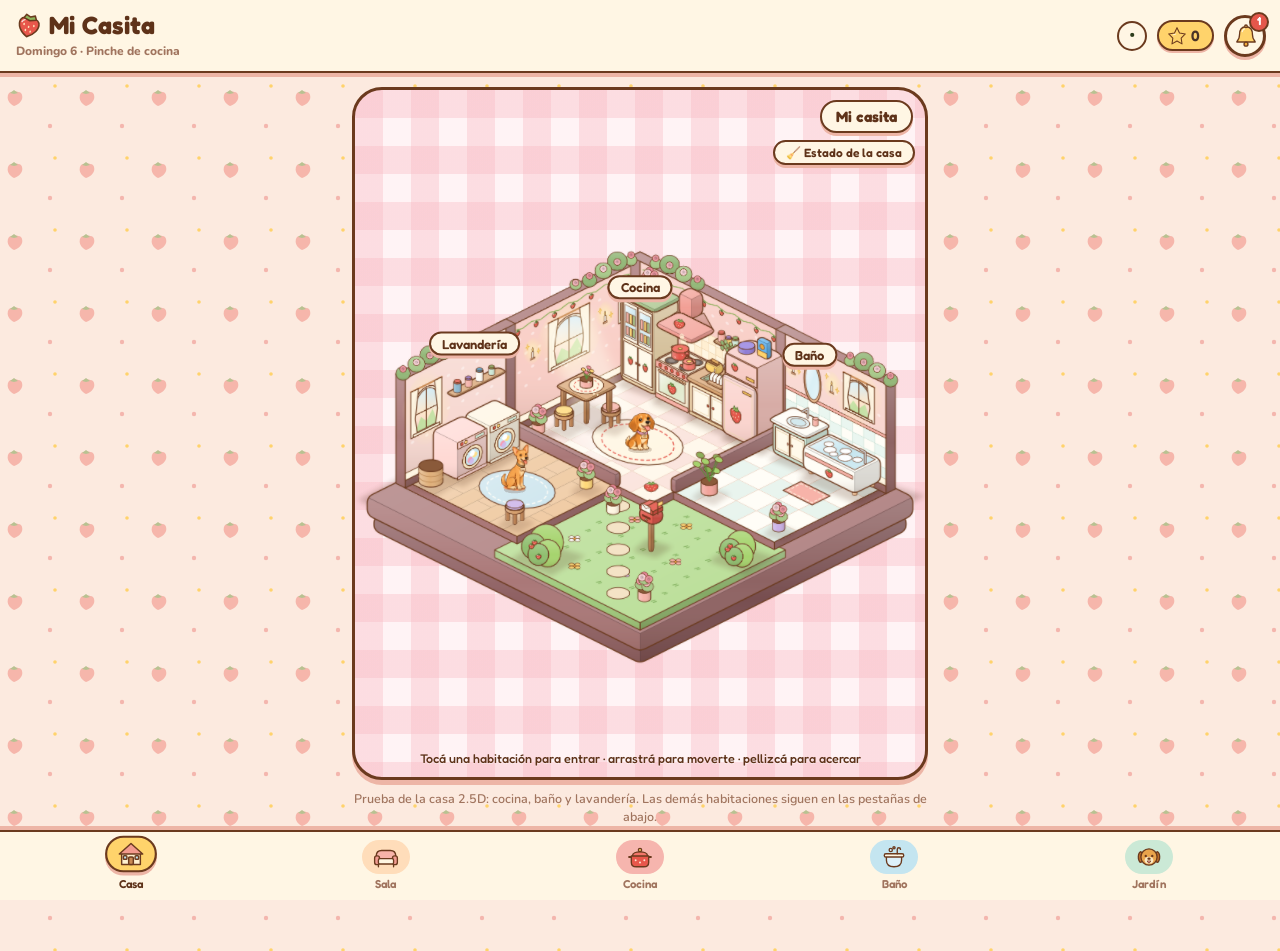
==== commit 282246ce: "Refri abierta de frente con puertas y cajones; cocina 2.5D más redondeada Co-Authored-By: Claude Fab" ====
--- a/cocinita/index.html
+++ b/cocinita/index.html
@@ -565,6 +565,39 @@
 .seg button.on{background:var(--terra);color:#fff}
 .isoState{position:absolute;right:10px;top:50px;background:var(--paper);color:var(--ink);border:2.5px solid var(--out);border-radius:999px;padding:3px 11px;font:600 12px var(--disp);box-shadow:0 3px 0 var(--shd)}
 .isoUi[data-view=fridge] .isoState{display:none}
+
+/* ===== refri abierta de frente: dos puertas con repisas, cajones y congelador abajo ===== */
+.fridge.fr2{display:block;padding:0;background:none;border:0;box-shadow:none;border-radius:0;--fp:#F6BDB6;--fpd:#EFA9A6;--gl:rgba(126,96,170,.8);--glf:rgba(238,230,255,.62)}
+.fr2top{position:relative;height:20px;margin:26px 66px 0;background:var(--fp);border:3px solid var(--out);border-bottom:0;border-radius:20px 20px 0 0}
+.fr2top .tin{position:absolute;left:14%;bottom:17px;width:44px;height:20px;border-radius:9px;background:#8E7BD6;border:2.5px solid var(--out);box-shadow:inset 0 5px 0 #A898E6}
+.fr2top .box{position:absolute;left:52%;bottom:17px;width:30px;height:38px;border-radius:4px;background:linear-gradient(#5DB1EE 0 62%,#FFD36B 62%);border:2.5px solid var(--out);transform:rotate(3deg)}
+.fr2top .box::after{content:"";position:absolute;left:7px;top:7px;width:13px;height:13px;border-radius:50%;background:#F2A93B;border:2px solid var(--out)}
+.fr2row{display:grid;grid-template-columns:70px minmax(0,1fr) 70px;align-items:stretch;position:relative}
+.fr2cav{position:relative;z-index:1;background:#F8E3EA;border:3px solid var(--out);border-bottom:0;box-shadow:inset 0 0 0 6px var(--fp),inset 0 14px 0 6px rgba(120,70,90,.06);padding:14px 13px 10px;min-width:0}
+.fdoor{position:relative;display:flex;flex-direction:column;gap:12px;justify-content:space-around;margin:8px 0;padding:24px 3px 8px;background:var(--fp);border:3px solid var(--out);box-shadow:inset 0 0 0 5px var(--fpd)}
+.fdoor.l{border-radius:18px 6px 6px 18px;transform:perspective(520px) rotateY(17deg);transform-origin:right center}
+.fdoor.r{border-radius:6px 18px 18px 6px;transform:perspective(520px) rotateY(-17deg);transform-origin:left center}
+.fdoor .s-label{left:10px;top:7px;color:#8A4A4A}
+.fdoor.over{outline:3px dashed var(--terra);outline-offset:-3px}
+.drack{position:relative;min-height:78px;display:flex;justify-content:center;align-items:flex-end;padding-bottom:5px}
+.drack::after{content:"";position:absolute;left:2px;right:2px;bottom:0;height:26px;border:2.5px solid var(--gl);border-radius:4px 4px 10px 10px;background:var(--glf);pointer-events:none}
+.drack .item{width:56px;z-index:0}.drack .item .em .ic{width:40px;height:40px}.drack .item .em{height:40px}
+.drack .item .nm{z-index:2;font-size:9.5px;max-width:60px;margin:2px -4px 0}
+.fr2 .fr2cav .shelf{background:none;border:0;border-radius:6px;margin:0 0 15px;min-height:88px;padding:18px 0 4px;gap:4px 2px;justify-content:center}
+.fr2 .fr2cav .shelf::after{display:block;left:-7px;right:-7px;bottom:-10px;height:9px;background:var(--glf);border:2.5px solid var(--gl);border-radius:5px;z-index:0}
+.fr2 .fr2cav .shelf.tupshelf{background:none;padding:18px 0 4px}
+.fr2 .s-label{left:2px}
+.crisp{position:relative;display:grid;grid-template-columns:1fr 1fr;gap:6px;padding-top:16px}
+.crisp>.s-label{top:0}
+.drawer{position:relative;min-height:92px;padding:22px 1px 4px;display:flex;flex-wrap:wrap;justify-content:center;align-items:flex-end;gap:2px;border:2.5px solid var(--gl);border-radius:8px 8px 13px 13px;background:var(--glf)}
+.drawer::before{content:"";position:absolute;left:28%;right:28%;top:7px;height:8px;border:2px solid var(--gl);border-radius:6px;background:rgba(255,255,255,.7)}
+.drawer.over{outline:3px dashed var(--terra);outline-offset:-3px}
+.drawer .item{width:60px}.drawer .item .em .ic{width:40px;height:40px}.drawer .item .em{height:40px}
+.fzr{margin:0 63px;position:relative;z-index:2}
+.fr2 .fzr .shelf.sh0{margin:0;min-height:86px;background:var(--freezer);border:3px solid var(--out);border-bottom:0;border-radius:0;padding:20px 4px 6px;box-shadow:inset 0 0 0 5px var(--fp);justify-content:center}
+.fr2 .fzr .shelf.sh0::after{display:none}
+.fzfront{height:46px;background:var(--fp);border:3px solid var(--out);border-radius:6px 6px 24px 24px;display:grid;place-items:center;box-shadow:inset 0 -6px 0 var(--fpd)}
+.fzfront i{width:44%;height:13px;border:3px solid var(--out);border-radius:8px;background:#FBE6EC}
 
 </style>
 </head>
@@ -1806,7 +1839,16 @@
     const S_=i=>shelfHTML(place,i),sv=svcState('luz');
     const note=sv.out?`<div class="frnote r">⚠️ Corte real de luz desde el ${dLong(sv.out.start)}. Mantené la refri cerrada el mayor tiempo posible y revisá cada alimento antes de consumirlo; no des por hecho que se dañó ni que sigue bien.</div>`
       :sv.cut?`<div class="frnote">⚠️ La refri de tu casita está sin energía (simulación). Tus alimentos reales no se ven afectados por esto.</div>`:'';
-    return `${note}<div class="scene"><div class="fridge${sv.on?'':' off'}"><div class="fr-in">${S_(0)}${S_(1)}${tupShelf()}${S_(2)}${S_(3)}</div><div class="fr-door">${S_(4)}</div></div>${door}</div>`;
+    const inS=i=>S.items.filter(x=>x.place==='fridge'&&x.shelf===i),d4=inS(4),c3=inS(3);
+    const rack=it=>`<div class="drack">${it?itemHTML(it):''}</div>`;
+    const fdoor=(side,its)=>{const a=its.slice();while(a.length<2)a.push(null);return `<div class="fdoor ${side}" data-drop="shelf" data-place="fridge" data-shelf="4">${side==='l'?'<span class="s-label">Puerta</span>':''}${a.map(rack).join('')}</div>`};
+    const drawer=its=>`<div class="drawer" data-drop="shelf" data-place="fridge" data-shelf="3">${its.map(itemHTML).join('')}</div>`;
+    return `${note}<div class="scene"><div class="fridge fr2${sv.on?'':' off'}">
+      <div class="fr2top"><i class="tin"></i><i class="box"></i></div>
+      <div class="fr2row">${fdoor('l',d4.filter((_,i)=>i%2===0))}
+        <div class="fr2cav">${S_(1)}${tupShelf()}${S_(2)}<div class="crisp"><span class="s-label">Cajones de verduras</span>${drawer(c3.filter((_,i)=>i%2===0))}${drawer(c3.filter((_,i)=>i%2===1))}</div></div>
+        ${fdoor('r',d4.filter((_,i)=>i%2===1))}</div>
+      <div class="fzr">${S_(0)}<div class="fzfront"><i></i></div></div></div>${door}</div>`;
   }
   if(place==='spice')return `<div class="scene"><div class="rack">${sh}</div>${door}</div>`;
   if(place==='pantry')return `<div class="scene"><div class="pantry"><div class="valance"></div>${sh}</div>${door}</div>`;
@@ -2224,7 +2266,7 @@
         if(nx+ny>0.02){const lr=(a[0]-a[1])<(b[0]-b[1]);sides.push({p0:lr?a:b,p1:lr?b:a,nx,ny,dep:mx+my})}}
       sides.sort((s,t)=>s.dep-t.dep);
       const out={sides:[],top:{o:[foot[0][0],foot[0][1],z1],a:[foot[1][0]-foot[0][0],foot[1][1]-foot[0][1],0],b:[foot[3][0]-foot[0][0],foot[3][1]-foot[0][1],0]}};
-      const rad=o.r==null?9:o.r;let hull=null;
+      const rad=o.r==null?13:o.r;let hull=null;
       if(rad>0){const P=[];foot.forEach(p=>{P.push(pr(p[0],p[1],z0));P.push(pr(p[0],p[1],z1))});hull=this._hull(P);
         const id='c'+(this.n=(this.n||0)+1);this.s.push(`<clipPath id="${id}"><path d="${this._round(hull,rad)}"/></clipPath><g clip-path="url(#${id})">`)}
       const isw=rad>0?1.5:o.sw,ist=rad>0?shade(col,-.3):o.stroke;
@@ -2232,8 +2274,10 @@
         const S={o:[s.p0[0],s.p0[1],z0],a:[s.p1[0]-s.p0[0],s.p1[1]-s.p0[1],0],b:[0,0,z1-z0],nx:s.nx,ny:s.ny};
         this.rect(S,0,0,1,1,o.side||c,{lit:o.lit===false?null:'lv',sw:isw,stroke:ist});out.sides.push(S)});
       if(!o.notop)this.poly(foot.map(p=>[p[0],p[1],z1]),o.top||shade(col,.16),{sw:isw,stroke:ist,lit:o.lit===false?null:'lt'});
-      if(rad>0){this.s.push('</g>');this.s.push(`<path d="${this._round(hull,rad)}" fill="none" stroke="${o.stroke||INKC}" stroke-width="${o.sw||2.6}" stroke-linejoin="round"/>`)}
+      if(rad>0){this.s.push('</g>');this.s.push(`<path d="${this._round(hull,rad)}" fill="none" stroke="${o.stroke||INKC}" stroke-width="${o.sw||3}" stroke-linejoin="round"/>`)}
       return out}
+    clipBegin(P3,r){const hull=this._hull(P3.map(p=>pr(p[0],p[1],p[2]))),id='c'+(this.n=(this.n||0)+1);this.s.push(`<clipPath id="${id}"><path d="${this._round(hull,r)}"/></clipPath><g clip-path="url(#${id})">`);return hull}
+    clipEnd(hull,r){this.s.push('</g>');this.s.push(`<path d="${this._round(hull,r)}" fill="none" stroke="${INKC}" stroke-width="3" stroke-linejoin="round"/>`)}
     _hull(P){const p=P.slice().sort((a,b)=>a[0]-b[0]||a[1]-b[1]),cr=(o,a,b)=>(a[0]-o[0])*(b[1]-o[1])-(a[1]-o[1])*(b[0]-o[0]),lo=[],up=[];
       p.forEach(q=>{while(lo.length>1&&cr(lo[lo.length-2],lo[lo.length-1],q)<=0)lo.pop();lo.push(q)});
       p.slice().reverse().forEach(q=>{while(up.length>1&&cr(up[up.length-2],up[up.length-1],q)<=0)up.pop();up.push(q)});
@@ -2346,29 +2390,31 @@
   const FR={w:1.45,d:1.15,h:3.25,fz:2.4};
   A_.fridgeBody=(x,y)=>()=>{const g=new G(),w=FR.w,d=FR.d,h=FR.h;g.shadow(x,y,w,d,.24);
     g.box(x+.08,y+.1,0,w-.16,d-.2,.1,'#C9B58F',{sw:1.6});
+    const HUL=g.clipBegin([[x,y,0.03*h],[x+w,y,.03*h],[x+w,y+d,.03*h],[x,y+d,.03*h],[x,y,h],[x+w,y,h],[x+w,y+d,h],[x,y+d,h]],20),FC='#F7C6BF';
     const back={o:[x+.08,y+.12,.16],a:[w-.16,0,0],b:[0,0,FR.fz-.22]},side={o:[x+.08,y+d,.16],a:[0,-(d-.12),0],b:[0,0,FR.fz-.22]};
     g.rect(back,0,0,1,1,'url(#cold)',{sw:1.6});g.rect(side,0,0,1,1,'#E3F0F4',{sw:1.6});
     g.poly([[x+.08,y+.12,.16],[x+w-.08,y+.12,.16],[x+w-.08,y+d,.16],[x+.08,y+d,.16]],'#EEF6F8',{sw:1.6});
     [.86,1.56].forEach(z=>{g.poly([[x+.08,y+.14,z],[x+w-.08,y+.14,z],[x+w-.08,y+d-.06,z],[x+.08,y+d-.06,z]],'#FFFFFF',{sw:1.4,op:.92});g.poly([[x+.08,y+d-.06,z],[x+w-.08,y+d-.06,z],[x+w-.08,y+d-.06,z-.05],[x+.08,y+d-.06,z-.05]],'#CFE3EA',{sw:1.4})});
     g.poly([[x+.12,y+d-.08,.2],[x+w-.12,y+d-.08,.2],[x+w-.12,y+d-.08,.62],[x+.12,y+d-.08,.62]],'#FFFFFF',{sw:1.6,op:.55});
     /* marco: caras exteriores */
-    const R={o:[x+w,y+d,0],a:[0,-d,0],b:[0,0,h]};g.rect(R,0,.03,1,1,shade('#FFF3D9',-.15),{lit:'lv'});
-    g.poly([[x,y,h],[x+w,y,h],[x+w,y+d,h],[x,y+d,h]],shade('#FFF3D9',.2),{lit:'lt'});
+    const R={o:[x+w,y+d,0],a:[0,-d,0],b:[0,0,h]};g.rect(R,0,.03,1,1,shade(FC,-.13),{lit:'lv',sw:1.6});
+    g.poly([[x,y,h],[x+w,y,h],[x+w,y+d,h],[x,y+d,h]],shade(FC,.18),{lit:'lt',sw:1.6});
     const Fr={o:[x,y+d,0],a:[w,0,0],b:[0,0,h]};
-    g.pts(Fr,[[0,.03],[1,.03],[1,1],[0,1],[0,.03],[.055,.05],[.055,FR.fz/h-.012],[.945,FR.fz/h-.012],[.945,.05],[.055,.05]],'#FFF3D9',{stroke:'none'});
-    g.rect(Fr,0,.03,1,1,'none',{open:false});g.rect(Fr,.055,.05,.945,FR.fz/h-.012,'none',{open:false,sw:1.8});
+    g.pts(Fr,[[0,.03],[1,.03],[1,1],[0,1],[0,.03],[.055,.05],[.055,FR.fz/h-.012],[.945,FR.fz/h-.012],[.945,.05],[.055,.05]],FC,{stroke:'none'});
+    g.rect(Fr,0,.03,1,1,'none',{open:false,sw:1.6});g.rect(Fr,.055,.05,.945,FR.fz/h-.012,'none',{open:false,sw:1.8});
     /* puerta del congelador (cerrada) */
-    g.rect(Fr,.02,FR.fz/h+.008,.98,.985,'#FFF6E2',{sw:2.2,lit:'lv'});g.rect(Fr,.82,FR.fz/h+.05,.88,.94,'#D5DCE2',{sw:1.6});g.berry(Fr,.3,(FR.fz/h+1)/2,.1,.05);
+    g.rect(Fr,.02,FR.fz/h+.008,.98,.985,shade(FC,.1),{sw:2.2,lit:'lv'});g.rect(Fr,.66,FR.fz/h+.05,.9,FR.fz/h+.085,'#F2C45A',{sw:1.6});g.berry(Fr,.3,(FR.fz/h+1)/2,.1,.05);
+    g.clipEnd(HUL,20);
     return g};
   A_.fridgeGlow=(x,y)=>()=>{const g=new G();g.disc({o:[x-.3,y+FR.d,-.1],a:[FR.w+.6,0,0],b:[0,0,FR.fz+.5]},.5,.5,.5,.5,'url(#warm)',{stroke:'none'});return g};
   A_.fridgeDoor=(x,y,ang)=>()=>{const g=new G(),w=FR.w,d=FR.d,t=.13,a=ang*Math.PI/180;
     const hx=x+.02,hy=y+d,ux=Math.cos(a),uy=Math.sin(a),nx=-uy,ny=ux;          // u: a lo largo de la puerta; n: hacia afuera (cara exterior)
     const p=(s,q)=>[hx+ux*s+nx*q,hy+uy*s+ny*q];
     const foot=[p(0,0),p(w-.04,0),p(w-.04,t),p(0,t)];
-    const f=g.prism(foot,.1,FR.fz-.02,'#FFF6E2',{});
+    const f=g.prism(foot,.1,FR.fz-.02,'#FBD3CC',{r:16});
     f.sides.forEach(S=>{const dot=S.nx*nx+S.ny*ny,len=Math.hypot(S.a[0],S.a[1]);if(len<.5)return;
       const flip=(S.a[0]*ux+S.a[1]*uy)<0,U_=u=>flip?1-u:u;
-      if(dot>.5){g.rect(S,U_(.06),.05,U_(.94),.95,'none',{open:false,stroke:'#E9D2AC',sw:1.8});g.rect(S,Math.min(U_(.82),U_(.88)),.3,Math.max(U_(.82),U_(.88)),.78,'#D5DCE2',{sw:1.6});g.berry(S,U_(.42),.42,.2*(.9),.15)}
+      if(dot>.5){g.rect(S,U_(.06),.05,U_(.94),.95,'none',{open:false,stroke:'#E9D2AC',sw:1.8});g.rect(S,Math.min(U_(.64),U_(.9)),.86,Math.max(U_(.64),U_(.9)),.9,'#F2C45A',{sw:1.6});g.berry(S,U_(.42),.42,.2*(.9),.15)}
       else if(dot<-.5){g.rect(S,.05,.04,.95,.96,'#EEF6F8',{sw:1.6});[.16,.44,.72].forEach((v,i)=>{g.rect(S,.1,v,.9,v+.13,'#FFFFFF',{sw:1.5,op:.85});
         [[.22,'#F7B3A9'],[.4,'#FFD979'],[.58,'#A9C58B'],[.76,'#C8E6F0']].slice(i,i+3).forEach(j=>g.rect(S,U_(j[0])-.05,v+.03,U_(j[0])+.05,v+.2+(i%2)*.03,j[1],{sw:1.4}))})}});
     return g};
@@ -2448,6 +2494,11 @@
   A_.hang=(S,u0,u1,v)=>()=>{const g=new G();for(let i=0;i<5;i++){const u=u0+(u1-u0)*(i+.5)/5,l=.1+((i*3)%3)*.045;g.line(S,[[u,v],[u+.004,v-l*.5],[u-.003,v-l]],'#6E9A4B',2.2);
       for(let j=0;j<4;j++)g.disc(S,u+(j%2?-.012:.012),v-l*(j+.6)/4,.012,.022,j%2?'#93B878':'#A9CB8B',{sw:1.2})}return g};
   A_.frame=(S,u,v)=>()=>{const g=new G();g.rect(S,u-.06,v-.11,u+.06,v+.11,'#FFF6E2',{sw:2.2});g.rect(S,u-.045,v-.085,u+.045,v+.085,'url(#sunset)',{sw:1.4});g.berry(S,u,v-.01,.03,.055);return g};
+  A_.fridgeTop=(x,y,z)=>()=>{const g=new G();g.cyl(x+.42,y+.6,z,z+.2,.26,'#8E7BD6',{top:'#A898E6',sw:2});
+    const b=g.box(x+.85,y+.35,z,.42,.2,.62,'#5DB1EE',{r:5});g.rect(b.L,0,0,1,.36,'#FFD36B',{sw:1.4});g.disc(b.L,.5,.66,.24,.17,'#F2A93B',{sw:1.4});return g};
+  A_.toaster=(x,y,z)=>()=>{const g=new G();const b=g.box(x,y,z,.5,.3,.3,'#FFD36B',{r:11});g.rect(b.T,.12,.25,.88,.45,'#8A5A3A',{sw:1.3});g.rect(b.T,.12,.58,.88,.78,'#8A5A3A',{sw:1.3});
+    g.rect(b.L,.78,.3,.9,.72,'#FFF6E2',{sw:1.3});g.poly([[x+.1,y+.11,z+.3],[x+.1,y+.11,z+.42],[x+.4,y+.11,z+.42],[x+.4,y+.11,z+.3]],'#E9B46A',{sw:1.5});return g};
+  A_.dishes=(x,y,z)=>()=>{const g=new G();g.box(x,y,z,.62,.34,.06,C.wood,{r:4,sw:2});[0,.14,.28,.42].forEach(o=>g.disc({o:[x+.08+o,y+.3,z+.05],a:[0,-.26,0],b:[0,0,.34]},.5,.5,.5,.5,'#FFFDF6',{sw:1.7}));return g};
   A_.shaft=(y0,y1,z0,z1,len)=>()=>{const g=new G();g.poly([[0,y1,z0],[0,y0,z0],[0,y0,z1],[0,y1,z1]],'#FFF4C8',{stroke:'none',op:0});
     g.poly([[0,y0,z1],[0,y1,z1],[len,y1+len*.35,0],[len+.2,y0+len*.35,0]],'#FFF1B8',{stroke:'none',op:.5,filter:'soft'});
     g.poly([[.3,y0+.4,0],[.3,y1+.4,0],[len,y1+len*.35+.3,0],[len,y0+len*.35+.3,0]],'#FFF6D8',{stroke:'none',op:.55,filter:'soft'});return g};
@@ -2512,7 +2563,10 @@
       .forEach((c,i)=>{add('dirt'+i,a.stain(c[1],c[2],c[3]),-685+i*.01,c[0],'dirt');L[L.length-1].grp='dirt';L[L.length-1].n=i});
     add('vine1',a.vine(-.2,.2,H,0,.62,5),-750);add('vine2',a.vine(.5,-.2,H,.62,0,4),-749);add('vine3',a.vine(-.2,8.6,H,0,.6,4),-748);add('vine4',a.vine(9.2,-.2,H,.6,0,4),-747);
     add('stool1',a.stool(2.0,3.3),2.0+3.3+.3,'cocina');add('stool2',a.stool(1.1,4.5,'#FFD979'),1.1+4.5+.3,'cocina');
-    add('jars',a.jars(4.75,.4,1.5),3.35+1.9+FY+1.1+.02,'cocina');
+    add('ftop',a.fridgeTop(FX,FY,3.25),FX+1.45+FY+1.15-.28,'cocina','fridge');
+    add('toaster',a.toaster(3.42,.2,1.5),3.35+1.9+FY+1.1+.012,'cocina');
+    add('dishes',a.dishes(4.05,.72,1.5),3.35+1.9+FY+1.1+.03,'cocina');
+    add('jars',a.jars(4.55,.22,1.5),3.35+1.9+FY+1.1+.02,'cocina');
     add('khang',a.hang(wX1,.56,.74,.645),3.35+1.9+FY+1.1+.015,'cocina');
     add('kframe',a.frame(wY1,.9,.6),-799,'cocina');
     add('kroses',a.roses(.75,5.3,0,'#F7B3A9'),.75+5.3+.3,'cocina');
@@ -2551,7 +2605,7 @@
     fridge={door,frames:dt,itemsC,open:0,target:0,glow:objs.fglow.s,texCache:{}};
     /* marcadores de objetos tocables */
     const pinT=await svgTex(AR.A.pin().svg(K)),heartT=await svgTex(AR.A.heart().svg(K));
-    [['fbody',FX+.7,FY+.6,3.55],['pantry',1,.6,3.75],['washer',.6,7.2,1.85],['mailbox',8.3,7.8,2.0],['vanity',7.7,.5,2.0]].forEach(p=>{const s=new PIXI.Sprite(pinT);s.anchor.set(.5,1);s.scale.set(.5/K*1.6);const q=pr(p[1],p[2],p[3]);s.position.set(q[0],q[1]);s._y=q[1];s.zIndex=900;s.eventMode='none';s._for=p[0];world.addChild(s);pins.push(s)});
+    [['fbody',FX+.7,FY+.6,4.15],['pantry',1,.6,3.75],['washer',.6,7.2,1.85],['mailbox',8.3,7.8,2.0],['vanity',7.7,.5,2.0]].forEach(p=>{const s=new PIXI.Sprite(pinT);s.anchor.set(.5,1);s.scale.set(.5/K*1.6);const q=pr(p[1],p[2],p[3]);s.position.set(q[0],q[1]);s._y=q[1];s.zIndex=900;s.eventMode='none';s._for=p[0];world.addChild(s);pins.push(s)});
     /* Rosco y Mali: ilustraciones originales sobre una malla que respira y mueve la cola */
     const DG={mali:{x:3.9,y:3.9,room:'cocina',tail:{x0:0,x1:46,base:246,top:158},sc:.36},rosco:{x:2.9,y:8.5,room:'lavanderia',tail:{x0:0,x1:42,base:306,top:212},sc:.36}};
     for(const k of Object.keys(DG)){
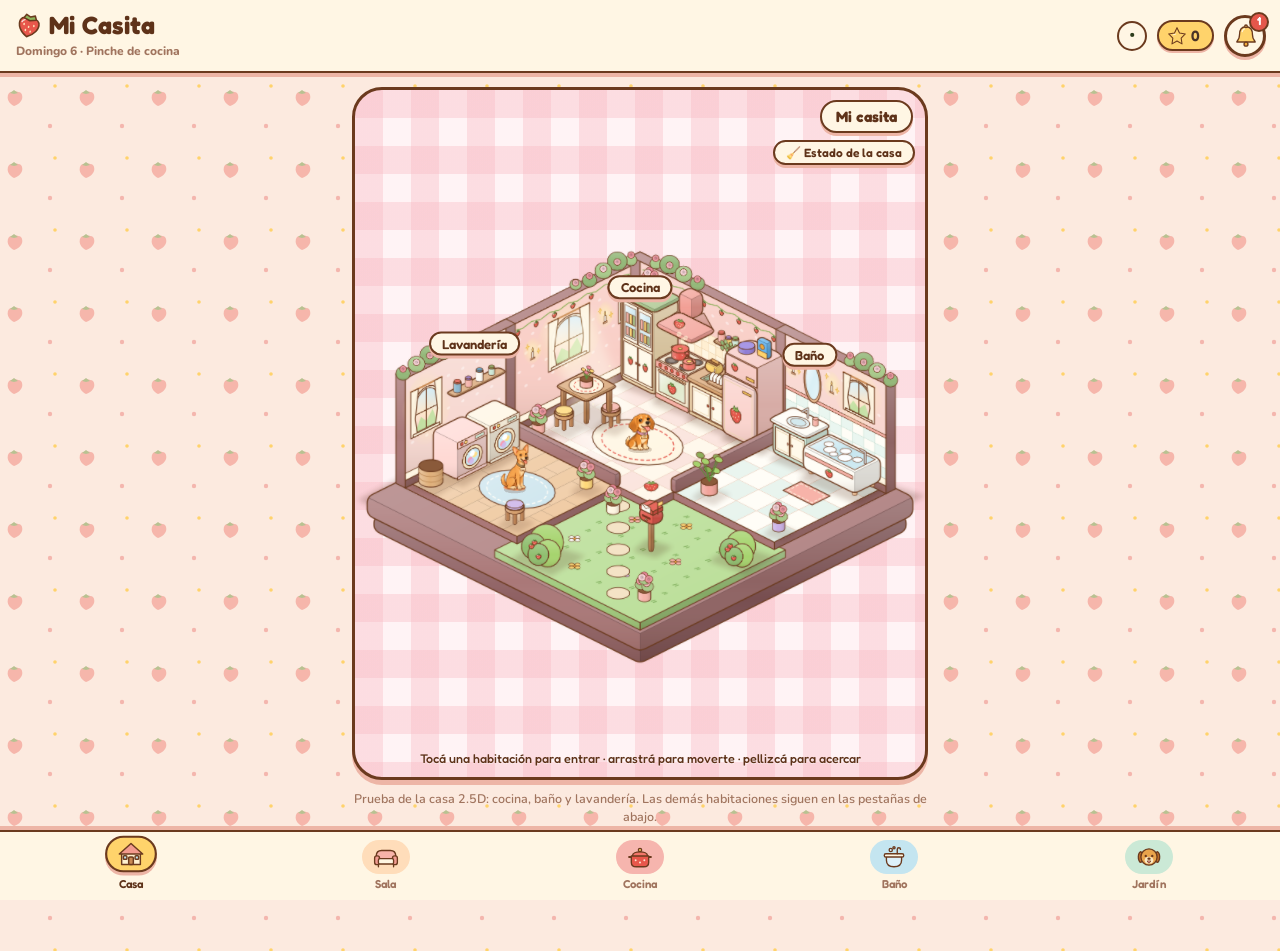
==== commit 1520c626: "Cacas y orines por limpiar en el jardín; productos y desorden con volumen Co-Authored-By: Claude Fab" ====
--- a/cocinita/index.html
+++ b/cocinita/index.html
@@ -677,7 +677,7 @@
 const KEY='casa-fresita-v2',KEY_OLD='cocinita-v1';
 const COLS=['items','shop','prep','chores','reminders','bills','tuppers','moves','outages'];
 function emptyState(){
-  return{v:2,stars:0,welcome:false,items:[],shop:[],menu:{},prep:[],chores:[],reminders:[],wasted:[],bills:[],tuppers:[],moves:[],outages:[],house:{laundry:0,mess:{}},
+  return{v:2,stars:0,welcome:false,items:[],shop:[],menu:{},prep:[],chores:[],reminders:[],wasted:[],bills:[],tuppers:[],moves:[],outages:[],house:{laundry:0,mess:{},poop:0,pee:0},
     dogs:{rosco:{name:'Rosco',g:0,fed:{date:'',am:false,pm:false}},mali:{name:'Mali',g:0,fed:{date:'',am:false,pm:false}},bag:{left:0,total:0},treats:0,water:''}};
 }
 function normalize(s){const e=emptyState();Object.keys(e).forEach(k=>{if(s[k]==null)s[k]=e[k]});COLS.forEach(c=>{if(!Array.isArray(s[c]))s[c]=[]});
@@ -699,7 +699,7 @@
     if(!d)return;
     if(id==='dogs')S.dogs=Object.assign(emptyState().dogs,d);
     else if(id==='menu')S.menu=d.menu||{};
-    else if(id==='house')S.house=Object.assign({laundry:0,mess:{}},d);
+    else if(id==='house')S.house=Object.assign({laundry:0,mess:{},poop:0,pee:0},d);
     else if(id==='misc'){S.stars=d.stars||0;S.welcome=!!d.welcome;S.wasted=d.wasted||[]}
     return;
   }
@@ -1679,6 +1679,7 @@
     if(s.out)a.push({lv:'r',ic:m.ic,t:`Corte real de ${m.n.toLowerCase()} registrado desde el ${dLong(s.out.start)}.`+(k==='luz'?' Mantené la refri cerrada y revisá los alimentos antes de consumirlos.':''),svc:k});
     if(!s.has)a.push({lv:'b',ic:m.ic,t:`Todavía no registraste ningún recibo de ${m.n.toLowerCase()}.`,svc:k});
   });
+  if((S.house.poop||0)+(S.house.pee||0))a.push({lv:'y',ic:'🐶',t:`En el jardín hay ${[S.house.poop?S.house.poop+' caca'+(S.house.poop>1?'s':''):'',S.house.pee?S.house.pee+' orín'+(S.house.pee>1?'es':''):''].filter(Boolean).join(' y ')} por limpiar.`,go:'casa'});
   S.tuppers.filter(t=>t.status==='activo').forEach(t=>{
     const d=daysUntil(t.safe);
     if(d<0)a.push({lv:'r',ic:'🥡',t:`Tupper de ${t.name}: pasó la fecha que anotaste para consumirlo (${dLong(t.safe)}). Revisalo antes de comer.`,tup:t.id});
@@ -2459,15 +2460,34 @@
     fl(0,0,.42,.3,'#F58FA6');fl(.3,.22,.3,.24,'#8EB8D0');fl(-.28,.2,.26,.2,'#FFD979');
     g.disc({o:[x-.12,y+.25,.02],a:[.3,-.3,0],b:[0,0,.34]},.5,.5,.5,.5,'#FFF6E2',{sw:1.8,lit:'lv'});return g};
   A_.clutter=(x,y,kind)=>()=>{const g=new G();g.shadow(x-.2,y-.2,.4,.4,.14);
-    if(kind==='sock'){const S={o:[x-.22,y-.14,.02],a:[.44,0,0],b:[0,.28,0]};g.pts(S,[[0,.1],[.55,0],[.7,.45],[1,.6],[.95,.95],[.5,1],[.35,.5],[.05,.5]],'#FFF6E2',{sw:1.8});g.pts(S,[[0,.1],[.2,.06],[.24,.46],[.05,.5]],'#F58FA6',{sw:1.4})}
+    if(kind==='sock'){g.box(x-.2,y-.07,0,.3,.14,.1,'#FFF6E2',{r:6,sw:1.8});g.box(x+.04,y-.07,0,.14,.3,.1,'#FFF6E2',{r:6,sw:1.8});g.box(x-.22,y-.075,0,.1,.15,.11,'#F58FA6',{r:5,sw:1.6})}
     else if(kind==='ball'){const S={o:[x-.13,y+.13,0],a:[.26,-.26,0],b:[0,0,.42]};g.disc(S,.5,.5,.5,.5,'#C7E26A',{sw:2,lit:'lv'});g.line(S,[[.12,.4],[.5,.56],[.88,.4]],'#fff',2)}
     else if(kind==='paper'){const S={o:[x-.12,y+.12,0],a:[.24,-.24,0],b:[0,0,.32]};g.pts(S,[[.1,.2],[.3,0],[.62,.1],[.95,.3],[.86,.7],[.6,1],[.3,.86],[0,.6]],'#FFFDF6',{sw:1.8});g.line(S,[[.3,.3],[.5,.55],[.7,.35]],'#C9B8A0',1.4)}
-    else if(kind==='bone'){const S={o:[x-.24,y-.1,.02],a:[.48,0,0],b:[0,.2,0]};g.rect(S,.15,.3,.85,.7,'#FFF6E2',{sw:1.8});[[.1,.2],[.1,.8],[.9,.2],[.9,.8]].forEach(q=>g.disc(S,q[0],q[1],.1,.26,'#FFF6E2',{sw:1.8}));g.rect(S,.14,.36,.86,.64,'#FFF6E2',{stroke:'none'})}
+    else if(kind==='bone'){[[-.2,-.05],[-.2,.05],[.2,-.05],[.2,.05]].forEach(q=>g.cyl(x+q[0],y+q[1],0,.09,.06,'#FFF6E2',{sw:1.6}));g.box(x-.2,y-.035,.01,.4,.07,.07,'#FFF6E2',{r:4,sw:1.6})}
     else{g.cyl(x,y,0,.26,.12,'#C9B0E8',{sw:1.8,top:'#8A5A3A'})}return g};
   A_.stain=(x,y,r)=>()=>{const g=new G(),S={o:[x-r,y-r,.015],a:[2*r,0,0],b:[0,2*r,0]};
     g.pts(S,[[.1,.4],[.3,.1],[.6,.05],[.9,.3],[1,.6],[.75,.92],[.45,1],[.15,.8]],'#9A7B5B',{stroke:'none',op:.38});g.disc(S,.42,.5,.2,.2,'#7A5C40',{stroke:'none',op:.3});
     [[.15,.1],[.9,.85],[.95,.12]].forEach(q=>g.disc(S,q[0],q[1],.06,.06,'#9A7B5B',{stroke:'none',op:.4}));
     [[.2,.9],[.8,.2]].forEach(q=>{const P=g.P(S,q[0],q[1]);g.poly([[P[0],P[1],.1],[P[0],P[1],.3]],'none',{open:true,stroke:'#B9A48C',sw:2,dash:'3 4'})});return g};
+  A_.poop=(x,y)=>()=>{const g=new G();g.shadow(x-.22,y-.22,.44,.44,.2);g.cyl(x,y,-.3,-.19,.2,'#8A5A3A',{top:'#9C6A45',sw:2});g.cyl(x+.01,y,-.19,-.08,.15,'#8A5A3A',{top:'#9C6A45',sw:2});g.cyl(x,y+.01,-.08,.02,.1,'#8A5A3A',{top:'#A87650',sw:2});
+    g.disc({o:[x-.04,y+.04,.02],a:[.08,-.08,0],b:[0,0,.12]},.5,.5,.5,.5,'#9C6A45',{sw:1.8});
+    [[-.26,.3],[.24,.36]].forEach(q=>g.poly([[x+q[0],y-q[0],q[1]-.2],[x+q[0]+.04,y-q[0]-.04,q[1]-.1],[x+q[0],y-q[0],q[1]],[x+q[0]+.04,y-q[0]-.04,q[1]+.1]],'none',{open:true,stroke:'#9DB07A',sw:2}));return g};
+  A_.pee=(x,y)=>()=>{const g=new G(),S={o:[x-.42,y-.34,-.295],a:[.84,0,0],b:[0,.68,0]};
+    g.pts(S,[[.08,.5],[.2,.18],[.5,.06],[.82,.2],[.96,.52],[.8,.86],[.5,.96],[.2,.84]],'#F6DE6B',{sw:2,stroke:'#C9A93A',op:.92});g.pts(S,[[.2,.5],[.3,.28],[.52,.22],[.7,.34]],'none',{open:true,stroke:'#fff',sw:2.4,op:.8});
+    g.disc(S,1.02,.1,.07,.09,'#F6DE6B',{sw:1.6,stroke:'#C9A93A'});g.disc(S,-.02,.9,.05,.065,'#F6DE6B',{sw:1.6,stroke:'#C9A93A'});return g};
+  /* productos con volumen para los estantes */
+  A_.prod=(kind,c)=>()=>{const g=new G(),W='#FFFDF6';
+    if(kind==='carton'){const b=g.box(-.1,-.08,0,.2,.16,.32,c,{r:5,sw:2});g.rect(b.L,.12,.2,.88,.62,W,{sw:1.3});g.poly([[-.1,.08,.32],[.1,.08,.32],[.1,0,.41],[-.1,0,.41]],shade(c,.12),{sw:1.8});g.poly([[.1,.08,.32],[.1,-.08,.32],[.1,0,.41]],shade(c,-.14),{sw:1.8});g.poly([[-.1,0,.41],[.1,0,.41],[.1,0,.45],[-.1,0,.45]],W,{sw:1.6})}
+    else if(kind==='bottle'){g.cyl(0,0,0,.28,.085,c,{sw:2});g.cyl(0,0,.28,.37,.04,c,{sw:1.6});g.cyl(0,0,.37,.41,.05,W,{sw:1.5})}
+    else if(kind==='can'){const k=g.cyl(0,0,0,.24,.1,c,{sw:2,top:'#D8DDE3'});const a=[];for(let i=0;i<=10;i++){const t=-Math.PI/4+Math.PI*i/10;a.push([Math.cos(t)*.102,Math.sin(t)*.102,.1])}g.poly(a,'none',{open:true,stroke:W,sw:6})}
+    else if(kind==='box'){const b=g.box(-.12,-.05,0,.24,.1,.34,c,{r:5,sw:2});g.rect(b.L,.14,.14,.86,.5,'#FFD36B',{sw:1.3});g.disc(b.L,.5,.72,.2,.12,W,{sw:1.3})}
+    else if(kind==='wedge'){g.poly([[-.14,.1,0],[.14,.1,0],[.14,.1,.15],[-.14,.1,.15]],c,{sw:2,lit:'lv'});g.poly([[.14,.1,0],[.14,-.1,0],[.14,-.1,.15],[.14,.1,.15]],shade(c,-.14),{sw:2});g.poly([[-.14,.1,.15],[.14,.1,.15],[.14,-.1,.15]],shade(c,.18),{sw:2});g.disc({o:[-.14,.1,0],a:[.28,0,0],b:[0,0,.15]},.35,.5,.07,.16,shade(c,-.16),{stroke:'none'});g.disc({o:[-.14,.1,0],a:[.28,0,0],b:[0,0,.15]},.7,.4,.05,.12,shade(c,-.16),{stroke:'none'})}
+    else if(kind==='eggs'){g.box(-.17,-.09,0,.34,.18,.07,'#B9D49A',{r:5,sw:2});[-.1,0,.1].forEach(dx=>g.disc({o:[dx-.045,.045+.02,.05],a:[.09,-.09,0],b:[0,0,.15]},.5,.5,.5,.5,c,{sw:1.6,lit:'lh'}))}
+    else if(kind==='tray'){g.box(-.16,-.11,0,.32,.22,.06,W,{r:5,sw:2});g.box(-.12,-.08,.06,.24,.16,.07,c,{r:7,sw:1.8})}
+    else if(kind==='tub'){g.box(-.14,-.1,0,.28,.2,.15,'#E3F3FA',{r:6,sw:2});g.box(-.155,-.115,.15,.31,.23,.045,c,{r:5,sw:1.8})}
+    else if(kind==='jar'){g.cyl(0,0,0,.22,.105,c,{sw:2});g.cyl(0,0,.22,.27,.115,W,{sw:1.6})}
+    else{const S={o:[-.085,.085,0],a:[.17,-.17,0],b:[0,0,.3]};g.disc(S,.5,.5,.5,.5,c,{sw:2,lit:'lh'});g.disc(S,.36,.66,.12,.1,'#fff',{stroke:'none',op:.55});g.pts(S,[[.5,.96],[.36,1.12],[.5,1.06],[.64,1.12]],'#7FB04F',{sw:1.4,stroke:'#4F6B2E'})}
+    return g};
   A_.rack=(S)=>()=>{const g=new G();g.line(S,[[.08,.62],[.92,.62]],'#8A5330',3);
     [[.2,'#F58FA6'],[.42,'#FFD979'],[.64,'#8EB8D0'],[.84,'#FFF6E2']].forEach(q=>{g.rect(S,q[0]-.07,.42,q[0]+.07,.62,q[1],{sw:1.8});g.rect(S,q[0]-.012,.6,q[0]+.012,.66,'#E9C48F',{sw:1.2})});return g};
   /* ---------- exterior ---------- */
@@ -2575,6 +2595,8 @@
     add('lroses',a.roses(4.3,6.7,0,'#FFD979'),4.3+6.7+.3,'lavanderia');
     add('lstool',a.stool(4.2,9.8,'#C9B0E8'),4.2+9.8+.3,'lavanderia');
     add('groses',a.roses(6.0,7.2,-.02),6.0+7.2+.3);add('groses2',a.roses(10.6,10.4,-.02,'#F7B3A9'),10.6+10.4+.3);
+    [[7.2,8.9],[9.4,7.3],[10.2,9.6],[6.7,6.7],[8.9,10.6]].forEach((c,i)=>{add('poop'+i,a.poop(c[0],c[1]),c[0]+c[1]+.2,null,'poop');L[L.length-1].grp='poop';L[L.length-1].n=i});
+    [[7.9,6.9],[9.9,8.5],[6.3,9.4],[10.7,7.6]].forEach((c,i)=>{add('pee'+i,a.pee(c[0],c[1]),-688+i*.01,null,'pee');L[L.length-1].grp='pee';L[L.length-1].n=i});
     add('bush1',a.bush(6.4,10.6,.7),6.4+10.6+.9);
     add('bush2',a.bush(10.8,6.3,.6),10.8+6.3+.8);
     add('mailbox',a.mailbox(8.3,7.8),8.3+7.8+.5,null,'mailbox','Buzón');
@@ -2658,6 +2680,7 @@
   function bounce(s){s._bn=1}
   function tapObj(d,s,e){
     if(moved())return;
+    if(d.act==='poop'||d.act==='pee'){api.onObject(d.act);return}
     if(view==='home'){if(d.act==='mailbox'){bounce(objs.mailbox.s);api.onMailbox&&api.onMailbox();return}if(d.room)go(d.room);return}
     if(view==='fridge'){if(d.act==='fridge')closeFridge();return}
     if(d.room&&d.room!==view){go(d.room);return}
@@ -2676,8 +2699,8 @@
     if(!fridge||!api)return;const list=api.fridgeItems()||[];const c=fridge.itemsC;c.removeChildren();
     const rows={top:1.61,mid:.91,low:.22},cnt={top:0,mid:0,low:0};
     for(const it of list){const r=it.row||'mid';if(cnt[r]>=4)continue;const i=cnt[r]++;
-      let t=fridge.texCache[it.icon];if(!t){try{t=await svgTex({svg:it.svg});fridge.texCache[it.icon]=t}catch(e){continue}}
-      const s=new PIXI.Sprite(t);s.anchor.set(.5,1);const q=pr(FX+.24+i*.27,FY+.98-(i%2)*.2,rows[r]);s.position.set(q[0],q[1]);s.width=s.height=U*.56;c.addChild(s)}
+      const key=it.kind+it.col;let t=fridge.texCache[key];if(!t){try{const o=AR.A.prod(it.kind,it.col)().svg(K);t={t:await svgTex(o),o};fridge.texCache[key]=t}catch(e){continue}}
+      const s=new PIXI.Sprite(t.t);s.scale.set(1.25/K);const q=pr(FX+.26+i*.29,FY+.95-(i%2)*.16,rows[r]);s.position.set(q[0]+t.o.x*1.25,q[1]+t.o.y*1.25);c.addChild(s)}
   }
   /* ---------- cuadro a cuadro ---------- */
   function tick(){
@@ -2709,7 +2732,7 @@
   }
   function setHouse(){if(!ready||!api.house)return;const h=api.house();
     for(let l=0;l<4;l++)objs['basket'+l].s.visible=l===Math.min(3,h.laundry);objs.pile.s.visible=h.laundry>=3;
-    Object.values(objs).forEach(o=>{const g=o.def.grp;if(!g)return;if(g==='dirt')o.s.visible=h.dirty>0&&o.def.n<(h.dirty>=3?7:h.dirty===2?5:3);else o.s.visible=!!h.mess[g.slice(5)]})}
+    Object.values(objs).forEach(o=>{const g=o.def.grp;if(!g)return;if(g==='poop')o.s.visible=o.def.n<(h.poop||0);else if(g==='pee')o.s.visible=o.def.n<(h.pee||0);else if(g==='dirt')o.s.visible=h.dirty>0&&o.def.n<(h.dirty>=3?7:h.dirty===2?5:3);else o.s.visible=!!h.mess[g.slice(5)]})}
   function setDark(v){if(v===dark&&setDark._done)return;dark=v;setDark._done=true;const t=v?0x7F7AAE:0xFFFFFF;
     Object.values(objs).forEach(o=>{if(o.def.id!=='shaft'&&o.def.id!=='fglow')o.s.tint=t});if(fridge)fridge.door.tint=t;Object.values(dogs).forEach(d=>{d.mesh.tint=t;d.beg.tint=t});if(shaft)shaft.visible=!v}
   /* ---------- interfaz mínima sobre el lienzo ---------- */
@@ -2746,25 +2769,31 @@
   function pause(){if(app)app.ticker.stop()}
   addEventListener('resize',()=>{if(host&&host.isConnected)resize()});
   function _pos(id){const o=objs[id].s,r=app.view.getBoundingClientRect();return{x:r.left+(o._b.x+o._b.w/2)*cam.s+cam.x,y:r.top+(o._b.y+o._b.h*.6)*cam.s+cam.y}}
-  return{_vis:()=>({basket3:objs.basket3.s.visible,pile:objs.pile.s.visible,messCocina:objs.mess0.s.visible,messBano:objs.mess5.s.visible,dirt:objs.dirt0.s.visible}),_items:()=>fridge?fridge.itemsC.children.length:0,_pos,mount,pause,go,closeFridge,get view(){return view},get ready(){return ready},_dbg:()=>({cam,view,open:fridge&&fridge.open,objs:Object.keys(objs).length})};
+  return{_vis2:()=>[objs.poop0.s.visible,objs.poop1.s.visible,objs.poop2.s.visible,objs.pee0.s.visible],_vis:()=>({basket3:objs.basket3.s.visible,pile:objs.pile.s.visible,messCocina:objs.mess0.s.visible,messBano:objs.mess5.s.visible,dirt:objs.dirt0.s.visible}),_items:()=>fridge?fridge.itemsC.children.length:0,_pos,mount,pause,go,closeFridge,get view(){return view},get ready(){return ready},_dbg:()=>({cam,view,open:fridge&&fridge.open,objs:Object.keys(objs).length})};
 })();
 
 /* ---------- puente entre la aplicación (datos) y el motor 2.5D (dibujo) ---------- */
 let isoPanel=null;
 const isoSvg=e=>{const d=ICONS[icKey(e)]||ICONS['🍯'];return `<svg xmlns="http://www.w3.org/2000/svg" width="96" height="96" viewBox="-2 -2 52 52"><g stroke="${INK}" stroke-width="2.5" stroke-linejoin="round" stroke-linecap="round">${d}</g></svg>`};
+const PROD3D={'🥛':['carton','#9CCBEA'],'🧃':['carton','#FFD36B'],'🥤':['bottle','#F29A8E'],'🥚':['eggs','#F2C99B'],'🧀':['wedge','#FFC94F'],'🧈':['tray','#FFE07A'],
+  '🍗':['tray','#E9A56A'],'🥩':['tray','#E66A63'],'🐟':['tray','#9CCBEA'],'🦐':['tray','#FFA487'],'🌭':['tray','#C4633F'],'🥫':['can','#E8574B'],'🍯':['jar','#F7B531'],'🫒':['bottle','#C9D76B'],
+  '🥣':['tub','#8FC3E8'],'🍞':['box','#E0A458'],'🍫':['box','#8A5330'],'🍪':['box','#E0A458'],'🧁':['box','#F7B6C8'],'🍕':['box','#FFD56B'],'🥞':['tub','#F0C078'],'☕':['jar','#8A5330'],
+  '🍓':['round','#E8574B'],'🍅':['round','#EE5B46'],'🍎':['round','#EE5B46'],'🍑':['round','#FFB38A'],'🍋':['round','#FFE04D'],'🍇':['round','#A77AD0'],'🥑':['round','#7FB04F'],'🥬':['round','#A6D46E'],
+  '🥕':['round','#F5923E'],'🥒':['round','#7FB04F'],'🌽':['round','#FFD24A'],'🍄':['round','#E8574B'],'🧅':['round','#C98BC0'],'🥔':['round','#D6A66A'],'🍌':['round','#FFD84D'],'🌶':['round','#E8483C'],'🧄':['round','#FBF3E4']};
 const ISO_API={
   power:()=>svcState('luz').on,
   fridgeItems:()=>{
     const rows={1:'top',2:'mid',3:'low',4:'mid'},out=[];
-    S.tuppers.filter(t=>t.status==='activo'&&t.place!=='freezer').forEach(t=>out.push({icon:'🥡',svg:isoSvg('🥡'),row:'mid'}));
-    S.items.filter(i=>i.place==='fridge'&&i.shelf>0&&i.qty>0).forEach(i=>out.push({icon:icKey(i.emoji),svg:isoSvg(i.emoji),row:rows[i.shelf]||'mid'}));
+    S.tuppers.filter(t=>t.status==='activo'&&t.place!=='freezer').forEach(t=>out.push({kind:'tub',col:'#F29C92',row:'mid'}));
+    S.items.filter(i=>i.place==='fridge'&&i.shelf>0&&i.qty>0).forEach(i=>{const m=PROD3D[icKey(i.emoji)]||['jar','#F7B3A9'];out.push({kind:m[0],col:m[1],row:rows[i.shelf]||'mid'})});
     return out},
   onFridge:open=>{isoPanel=open?'fridge':null;render()},
   onMailbox:()=>sheetBills(),
-  house:()=>({laundry:S.house.laundry||0,mess:S.house.mess||{},dirty:overdueChores().length}),
+  house:()=>({laundry:S.house.laundry||0,mess:S.house.mess||{},dirty:overdueChores().length,poop:S.house.poop||0,pee:S.house.pee||0}),
   onObject:act=>{
     if(act==='pantry')openSheet(`<h3>Alacena</h3>${furnitureHTML('pantry')}<button class="btn terra block" data-act="newItem" data-place="pantry">＋ Agregar a la alacena</button>`);
     else if(act==='laundry')openSheet(`<h3>Lavandería y limpieza</h3>${furnitureHTML('clean')}<button class="btn terra block" data-act="newItem" data-place="clean">＋ Agregar producto</button>`);
+    else if(act==='poop'||act==='pee'){if(S.house[act]>0){S.house[act]--;award(1);save();render();toast(act==='poop'?'¡Caca recogida! 🐾':'¡Orín limpio! 🐾')}}
     else if(act==='vanity')sheetBath();
     else if(act==='basket'||act==='mess'||act==='dirt'||act==='house')sheetHouse();
     else if(act==='sink'||act==='tub')toast(svcState('agua').on?'El agua corre bien 💧':'No sale agua en la casita: hay un recibo de agua vencido 🚰');
@@ -2823,6 +2852,8 @@
   <h4>🧺 Ropa sucia</h4><div class="seg">${L.map((t,i)=>`<button class="${(h.laundry||0)===i?'on':''}" data-act="hLaundry" data-l="${i}">${t}</button>`).join('')}</div>
   ${h.laundry?'<button class="btn block" style="margin-top:8px" data-act="hLaundry" data-l="0" data-done="1">Ya lavé todo ✨</button>':''}
   <h4>🧸 Orden</h4>${HROOMS.map(r=>`<div class="li"><div class="t"><b>${r[1]}</b><small>${h.mess[r[0]]?'Desordenada':'Ordenada'}</small></div><button class="btn sm ${h.mess[r[0]]?'':'ghost'}" data-act="hMess" data-r="${r[0]}">${h.mess[r[0]]?'Ya ordené':'Está desordenada'}</button></div>`).join('')}
+  <h4>🐾 Rosco y Mali</h4>${[['poop','Cacas por recoger',5],['pee','Orines por limpiar',4]].map(q=>`<div class="li"><div class="t"><b>${q[1]}</b><small>${(h[q[0]]||0)?'Se ven en el jardín: tocalas ahí para limpiarlas':'Nada por ahora'}</small></div><div class="step"><button data-act="hPet" data-k="${q[0]}" data-d="-1" aria-label="Quitar">−</button><b class="rolln">${h[q[0]]||0}</b><button data-act="hPet" data-k="${q[0]}" data-d="1" data-max="${q[2]}" aria-label="Agregar">＋</button></div></div>`).join('')}
+  ${(h.poop||0)+(h.pee||0)?'<button class="btn block" style="margin-top:8px" data-act="hPetClean">Ya limpié todo ✨</button>':''}
   <h4>🧽 Limpieza pendiente</h4>${od.length?od.map(c=>`<div class="li"><div class="t"><b>${esc(c.text)}</b><small>Tocaba hace ${-(daysUntil(c.last)+c.every)} día${-(daysUntil(c.last)+c.every)===1?'':'s'}</small></div><button class="btn sm" data-act="hChore" data-id="${c.id}">Hecho</button></div>`).join(''):`<p class="sub">${S.chores.some(c=>c.area==='clean')?'Nada atrasado: la casa se ve limpia ✨':'No tenés tareas de limpieza registradas. Agregalas en Baño → Rutina de limpieza y cuando se atrasen la casa se verá sucia.'}</p>`}`);
 }
 function houseAct(a,d,el,px,py){
@@ -2830,6 +2861,8 @@
     case 'hLaundry':{const was=S.house.laundry||0;S.house.laundry=+d.l;if(d.done&&was)award(3,px,py);save();render();sheetHouse();if(d.done)toast('¡Ropa limpia! 🧺')}return true;
     case 'hMess':{const m=S.house.mess;m[d.r]=!m[d.r];if(!m[d.r])award(2,px,py);save();render();sheetHouse()}return true;
     case 'hChore':{const c=S.chores.find(x=>x.id===d.id);if(c){c.last=today();award(3,px,py);save();render();sheetHouse()}}return true;
+    case 'hPet':{const k=d.k,was=S.house[k]||0,n=Math.max(0,Math.min(k==='poop'?5:4,was+(+d.d)));S.house[k]=n;if(n<was)award(1,px,py);save();render();sheetHouse()}return true;
+    case 'hPetClean':{award(2,px,py);S.house.poop=0;S.house.pee=0;save();render();sheetHouse();toast('¡Jardín limpio! 🐾')}return true;
     case 'bathAdd':{const it=mk(d.n,d.e,'clean',1,icKey(d.e)==='🧻'?0:1);it.level=50;if(isCount(it))it.unit='rollos';S.items.push(it);save();render();sheetBath();toast(isCount(it)?'Poné cuántos rollos hay':'Marcá en la botella por dónde va')}return true;
     case 'rollStep':{const it=itemById(d.id);if(it){it.qty=Math.max(0,Math.round(it.qty||0)+(+d.d));save();render();sheetBath();if(it.qty===0)toast('Se acabó el papel: lo anoté en la lista 🛒')}}return true;
     case 'bath':sheetBath();return true;
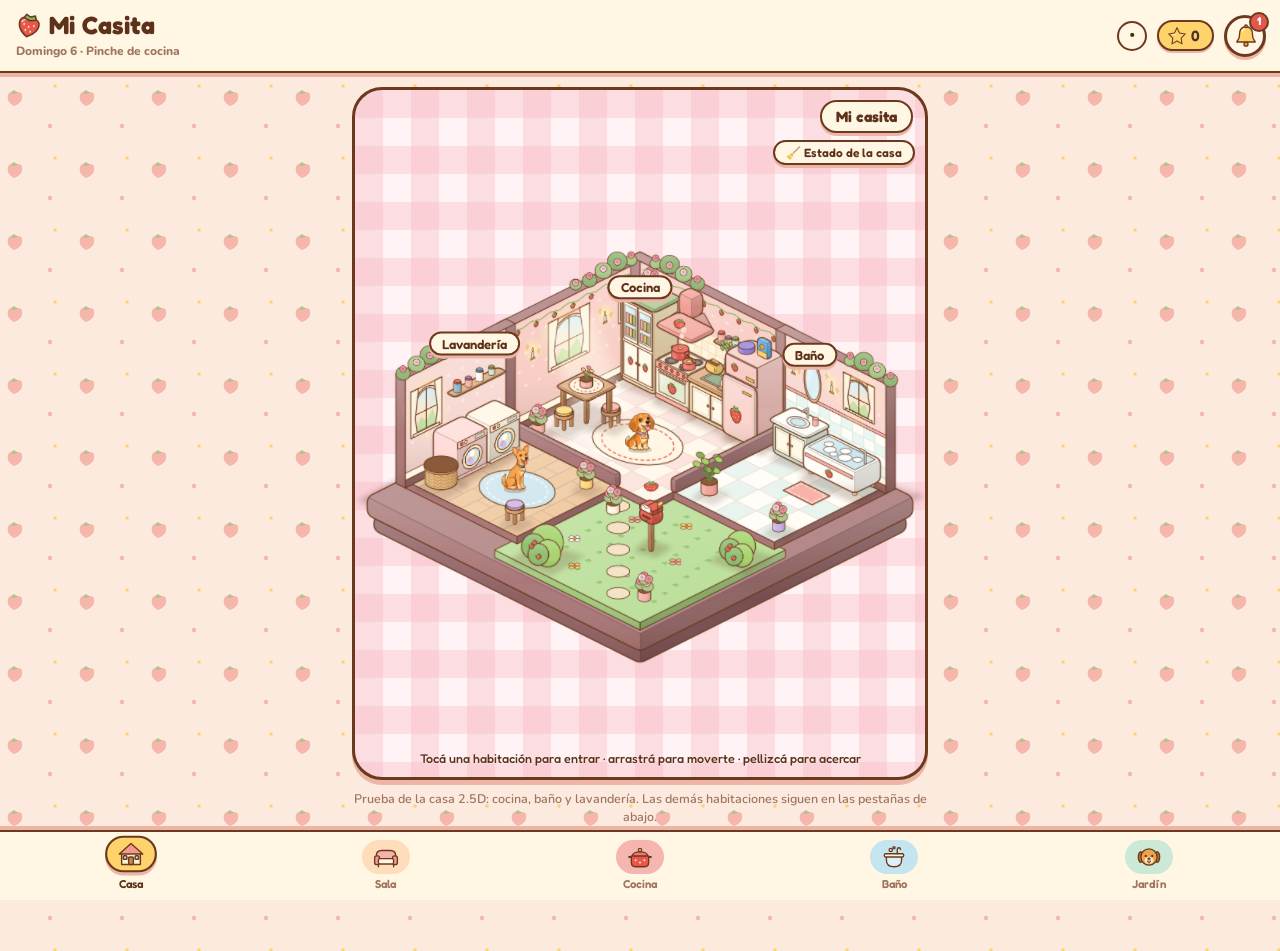
==== commit 88837a6b: "Canasta de mimbre, jeans, huellitas, charco y platos sucios en la casa 2.5D Co-Authored-By: Claude F" ====
--- a/cocinita/index.html
+++ b/cocinita/index.html
@@ -2450,15 +2450,26 @@
     g.disc(b.R,.5,.43,.25,.22,'url(#glass)',{sw:2});g.rect(b.R,0,0,1,.08,shade(col,-.1),{sw:1.6});return g};
   A_.basket=(x,y)=>()=>{const g=new G();g.shadow(x-.4,y-.4,.8,.8,.16);const c=g.cyl(x,y,0,.62,.38,'#E0B07A',{top:'#F58FA6'});
     g.disc(c.T,.42,.5,.2,.2,'#8EB8D0',{sw:1.5});g.disc(c.T,.62,.42,.16,.16,'#FFF6E2',{sw:1.5});return g};
-  A_.basketL=(x,y,l)=>()=>{const g=new G();g.shadow(x-.4,y-.4,.8,.8,.16);const c=g.cyl(x,y,0,.62,.38,'#E0B07A',{top:l?'#F58FA6':'#8A5A3A'});
-    [.2,.42].forEach(z=>{const a=[];for(let i=0;i<=10;i++){const t=-Math.PI/4+Math.PI*i/10;a.push([x+Math.cos(t)*.385,y+Math.sin(t)*.385,z])}g.poly(a,'none',{open:true,stroke:'#B98552',sw:1.6})});
+  A_.basketL=(x,y,l)=>()=>{const g=new G(),R=.5,Hh=.62;g.shadow(x-R,y-R,2*R,2*R,.18);const c=g.cyl(x,y,0,Hh,R,'#E3B477',{top:l?'#C98A54':'#8A5A3A',sw:2.6});
+    for(let k=0;k<4;k++){const z=.1+k*.13,a=[];for(let i=0;i<=14;i++){const t=-Math.PI/4+Math.PI*i/14;a.push([x+Math.cos(t)*(R+.004),y+Math.sin(t)*(R+.004),z+(i%2?.035:-.035)])}g.poly(a,'none',{open:true,stroke:'#B98552',sw:1.7})}
+    for(let i=1;i<14;i+=2){const t=-Math.PI/4+Math.PI*i/14;g.poly([[x+Math.cos(t)*(R+.004),y+Math.sin(t)*(R+.004),.04],[x+Math.cos(t)*(R+.004),y+Math.sin(t)*(R+.004),Hh-.04]],'none',{open:true,stroke:'#C99556',sw:1.4})}
+    g.cyl(x,y,Hh,Hh+.07,R+.04,'#EEC386',{top:l?'#C98A54':'#8A5A3A',sw:2.2});
     const blob=(dx,dy,z,r,col)=>g.disc({o:[x+dx-r*.55,y+dy+r*.55,z],a:[r*1.1,-r*1.1,0],b:[0,0,r*1.5]},.5,.5,.5,.5,col,{sw:1.8,lit:'lv'});
-    if(l>=1){g.disc(c.T,.42,.5,.2,.2,'#8EB8D0',{sw:1.5});g.disc(c.T,.62,.42,.16,.16,'#FFF6E2',{sw:1.5})}
-    if(l>=2){blob(-.12,0,.5,.3,'#8EB8D0');blob(.14,.02,.55,.28,'#FFD979');blob(0,.08,.72,.26,'#F58FA6')}
-    if(l>=3){blob(-.06,.02,.95,.26,'#C9B0E8');blob(.1,.06,1.1,.2,'#FFF6E2');g.poly([[x+.3,y+.25,.62],[x+.36,y+.3,.2],[x+.2,y+.36,.16],[x+.14,y+.33,.6]],'#A9CDE0',{sw:1.8})}return g};
-  A_.pile=(x,y)=>()=>{const g=new G();g.shadow(x-.5,y-.4,1,.8,.14);const fl=(dx,dy,rx,ry,col)=>g.disc({o:[x+dx-rx,y+dy-ry,.02],a:[2*rx,0,0],b:[0,2*ry,0]},.5,.5,.5,.5,col,{sw:1.8});
-    fl(0,0,.42,.3,'#F58FA6');fl(.3,.22,.3,.24,'#8EB8D0');fl(-.28,.2,.26,.2,'#FFD979');
-    g.disc({o:[x-.12,y+.25,.02],a:[.3,-.3,0],b:[0,0,.34]},.5,.5,.5,.5,'#FFF6E2',{sw:1.8,lit:'lv'});return g};
+    if(l>=1){blob(-.14,0,Hh-.1,.3,'#8EB8D0');blob(.16,.04,Hh-.08,.26,'#FFF6E2')}
+    if(l>=2){blob(-.16,0,Hh+.12,.34,'#F58FA6');blob(.18,.02,Hh+.16,.3,'#FFD979');blob(0,.1,Hh+.36,.28,'#C9B0E8')}
+    if(l>=3){blob(-.06,.02,Hh+.62,.26,'#8EB8D0');blob(.1,.06,Hh+.8,.2,'#FFF6E2');
+      const T={o:[x+.2,y+.46,Hh+.2],a:[.3,.12,0],b:[0,0,-.62]};g.rect(T,0,0,1,1,'#F7B3A9',{sw:1.8});[.2,.45,.7].forEach(v=>g.rect(T,0,v,1,v+.1,'#FFF6E2',{stroke:'none'}))}return g};
+  A_.pile=(x,y)=>()=>{const g=new G();g.shadow(x-.5,y-.3,1.2,.8,.14);
+    g.box(x-.42,y-.2,0,.2,.62,.12,'#6F9BC8',{r:8,sw:2});g.box(x-.16,y-.14,0,.2,.6,.12,'#6F9BC8',{r:8,sw:2});g.box(x-.46,y-.3,0,.56,.22,.16,'#5B86B5',{r:8,sw:2});
+    g.box(x+.3,y+.1,0,.3,.12,.1,'#FFFDF6',{r:6,sw:1.8});g.box(x+.5,y+.1,0,.12,.26,.1,'#FFFDF6',{r:6,sw:1.8});g.box(x+.28,y+.095,0,.09,.13,.11,'#F58FA6',{r:4,sw:1.5});return g};
+  A_.paws=(pts)=>()=>{const g=new G();pts.forEach((p,i)=>{const dx=p[2],dy=p[3],l=Math.hypot(dx,dy)||1,ux=dx/l,uy=dy/l,px=-uy,py=ux,o=(i%2?1:-1)*.1,cx=p[0]+px*o,cy=p[1]+py*o,op=.5-i*.02;
+      const S={o:[cx,cy,.012],a:[ux,uy,0],b:[px,py,0]};g.disc(S,0,0,.085,.075,'#8A5A3A',{stroke:'none',op});[[.1,-.075],[.135,-.025],[.135,.025],[.1,.075]].forEach(t=>g.disc(S,t[0],t[1],.032,.03,'#8A5A3A',{stroke:'none',op}))});return g};
+  A_.puddle=(x,y,rx,ry)=>()=>{const g=new G(),S={o:[x-rx,y-ry,.012],a:[2*rx,0,0],b:[0,2*ry,0]};
+    g.pts(S,[[.05,.5],[.14,.2],[.4,.06],[.66,.12],[.9,.3],[.98,.6],[.8,.9],[.5,.97],[.2,.86]],'#BFE3F2',{sw:2,stroke:'#8FC3E8',op:.85});g.pts(S,[[.18,.48],[.28,.28],[.48,.2],[.64,.28]],'none',{open:true,stroke:'#fff',sw:2.6,op:.85});
+    g.disc(S,1.06,.2,.06,.07,'#BFE3F2',{sw:1.5,stroke:'#8FC3E8'});g.disc(S,-.04,.86,.05,.06,'#BFE3F2',{sw:1.5,stroke:'#8FC3E8'});return g};
+  A_.sinkDishes=(x,y,z)=>()=>{const g=new G();[0,.045,.09].forEach(k=>g.cyl(x,y,z+k,z+k+.035,.2-k*.3,'#FFFDF6',{sw:1.6}));g.cyl(x+.3,y+.1,z,z+.16,.1,'#F7B3A9',{sw:1.6,top:'#8A5A3A'});
+    g.poly([[x+.05,y-.05,z+.14],[x+.34,y-.3,z+.5]],'none',{open:true,stroke:INKC,sw:5});g.poly([[x+.05,y-.05,z+.14],[x+.34,y-.3,z+.5]],'none',{open:true,stroke:'#C98A54',sw:2.4});
+    g.disc({o:[x-.08,y+.08,z+.1],a:[.1,-.1,0],b:[0,0,.1]},.5,.5,.5,.5,'#B9A07A',{stroke:'none',op:.7});return g};
   A_.clutter=(x,y,kind)=>()=>{const g=new G();g.shadow(x-.2,y-.2,.4,.4,.14);
     if(kind==='sock'){g.box(x-.2,y-.07,0,.3,.14,.1,'#FFF6E2',{r:6,sw:1.8});g.box(x+.04,y-.07,0,.14,.3,.1,'#FFF6E2',{r:6,sw:1.8});g.box(x-.22,y-.075,0,.1,.15,.11,'#F58FA6',{r:5,sw:1.6})}
     else if(kind==='ball'){const S={o:[x-.13,y+.13,0],a:[.26,-.26,0],b:[0,0,.42]};g.disc(S,.5,.5,.5,.5,'#C7E26A',{sw:2,lit:'lv'});g.line(S,[[.12,.4],[.5,.56],[.88,.4]],'#fff',2)}
@@ -2574,18 +2585,21 @@
     add('dryer',a.washer(.05,8,'#FFD8D3'),.05+1.1+8+1.3,'lavanderia','laundry');
     add('lshelf',a.shelfWall(wY2,.42,.92,.66,[[.12,.36,'#8EB8D0',.12],[.34,.28,'#F6B5AE',.11,'#8E6BC0'],[.56,.38,'#FFFDF6',.12,'#4A8BB0'],[.8,.26,'#CDE8D8',.1,'#7FA050']]),.05+1.1+8+1.3+.01,'lavanderia');
     add('lrug',a.rug(2.9,8.4,1.3,1.1,'#CFE6EE','#FFFDF6'),-690,'lavanderia');
-    for(let l=0;l<4;l++)add('basket'+l,a.basketL(.6,9.95,l),.6+9.95+.5,'lavanderia','basket');
-    add('pile',a.pile(1.7,10.0),-680,'lavanderia','basket');
+    for(let l=0;l<4;l++)add('basket'+l,a.basketL(.85,9.75,l),.85+9.75+.6,'lavanderia','basket');
+    add('pile',a.pile(2.2,9.9),2.2+9.9+.4,'lavanderia','basket');
     [['cocina',2.6,4.9,'sock'],['cocina',4.9,2.7,'ball'],['cocina',1.7,1.9,'paper'],['cocina',5.5,4.7,'cup'],['cocina',3.1,2.2,'bone'],
      ['bano',8.0,3.3,'sock'],['bano',9.9,3.0,'paper'],['bano',7.6,1.7,'cup'],['lavanderia',2.0,7.2,'sock'],['lavanderia',3.7,9.0,'paper'],['lavanderia',4.4,7.9,'ball']]
       .forEach((c,i)=>{add('mess'+i,a.clutter(c[1],c[2],c[3]),c[1]+c[2]+.1,c[0],'mess');L[L.length-1].grp='mess:'+c[0]});
     [['cocina',4.4,4.9,.5],['cocina',2.2,3.9,.4],['cocina',5.6,2.1,.45],['bano',8.4,3.9,.5],['bano',10,1.9,.4],['lavanderia',2.6,7.5,.45],['lavanderia',3.9,9.9,.5]]
       .forEach((c,i)=>{add('dirt'+i,a.stain(c[1],c[2],c[3]),-685+i*.01,c[0],'dirt');L[L.length-1].grp='dirt';L[L.length-1].n=i});
+    add('paws',a.paws([[6.1,5.7,-1,-.5],[5.7,5.4,-1,-.6],[5.3,5.1,-1,-.5],[4.9,4.9,-1,-.3],[4.5,4.8,-1,-.2],[4.9,3.2,.4,-1],[5.1,2.8,.3,-1],[5.2,2.4,.2,-1],[2.4,2.2,-.8,.6],[2.1,2.5,-.8,.7]]),-684,'cocina','dirt');L[L.length-1].grp='dirt';L[L.length-1].n=0;
+    add('puddle',a.puddle(9.1,2.5,1.05,.8),-691,'bano','mess');L[L.length-1].grp='mess:bano';
+    add('sinkdish',a.sinkDishes(4.05,.6,1.5),3.35+1.9+FY+1.1+.04,'cocina','mess');L[L.length-1].grp='mess:cocina';
     add('vine1',a.vine(-.2,.2,H,0,.62,5),-750);add('vine2',a.vine(.5,-.2,H,.62,0,4),-749);add('vine3',a.vine(-.2,8.6,H,0,.6,4),-748);add('vine4',a.vine(9.2,-.2,H,.6,0,4),-747);
     add('stool1',a.stool(2.0,3.3),2.0+3.3+.3,'cocina');add('stool2',a.stool(1.1,4.5,'#FFD979'),1.1+4.5+.3,'cocina');
     add('ftop',a.fridgeTop(FX,FY,3.25),FX+1.45+FY+1.15-.28,'cocina','fridge');
     add('toaster',a.toaster(3.42,.2,1.5),3.35+1.9+FY+1.1+.012,'cocina');
-    add('dishes',a.dishes(4.05,.72,1.5),3.35+1.9+FY+1.1+.03,'cocina');
+    add('dishes',a.dishes(4.55,.75,1.5),3.35+1.9+FY+1.1+.03,'cocina');
     add('jars',a.jars(4.55,.22,1.5),3.35+1.9+FY+1.1+.02,'cocina');
     add('khang',a.hang(wX1,.56,.74,.645),3.35+1.9+FY+1.1+.015,'cocina');
     add('kframe',a.frame(wY1,.9,.6),-799,'cocina');
@@ -2769,7 +2783,7 @@
   function pause(){if(app)app.ticker.stop()}
   addEventListener('resize',()=>{if(host&&host.isConnected)resize()});
   function _pos(id){const o=objs[id].s,r=app.view.getBoundingClientRect();return{x:r.left+(o._b.x+o._b.w/2)*cam.s+cam.x,y:r.top+(o._b.y+o._b.h*.6)*cam.s+cam.y}}
-  return{_vis2:()=>[objs.poop0.s.visible,objs.poop1.s.visible,objs.poop2.s.visible,objs.pee0.s.visible],_vis:()=>({basket3:objs.basket3.s.visible,pile:objs.pile.s.visible,messCocina:objs.mess0.s.visible,messBano:objs.mess5.s.visible,dirt:objs.dirt0.s.visible}),_items:()=>fridge?fridge.itemsC.children.length:0,_pos,mount,pause,go,closeFridge,get view(){return view},get ready(){return ready},_dbg:()=>({cam,view,open:fridge&&fridge.open,objs:Object.keys(objs).length})};
+  return{_forceDirt:()=>Object.values(objs).forEach(o=>{if(o.def.grp==='dirt')o.s.visible=true}),_vis2:()=>[objs.poop0.s.visible,objs.poop1.s.visible,objs.poop2.s.visible,objs.pee0.s.visible],_vis:()=>({basket3:objs.basket3.s.visible,pile:objs.pile.s.visible,messCocina:objs.mess0.s.visible,messBano:objs.mess5.s.visible,dirt:objs.dirt0.s.visible}),_items:()=>fridge?fridge.itemsC.children.length:0,_pos,mount,pause,go,closeFridge,get view(){return view},get ready(){return ready},_dbg:()=>({cam,view,open:fridge&&fridge.open,objs:Object.keys(objs).length})};
 })();
 
 /* ---------- puente entre la aplicación (datos) y el motor 2.5D (dibujo) ---------- */
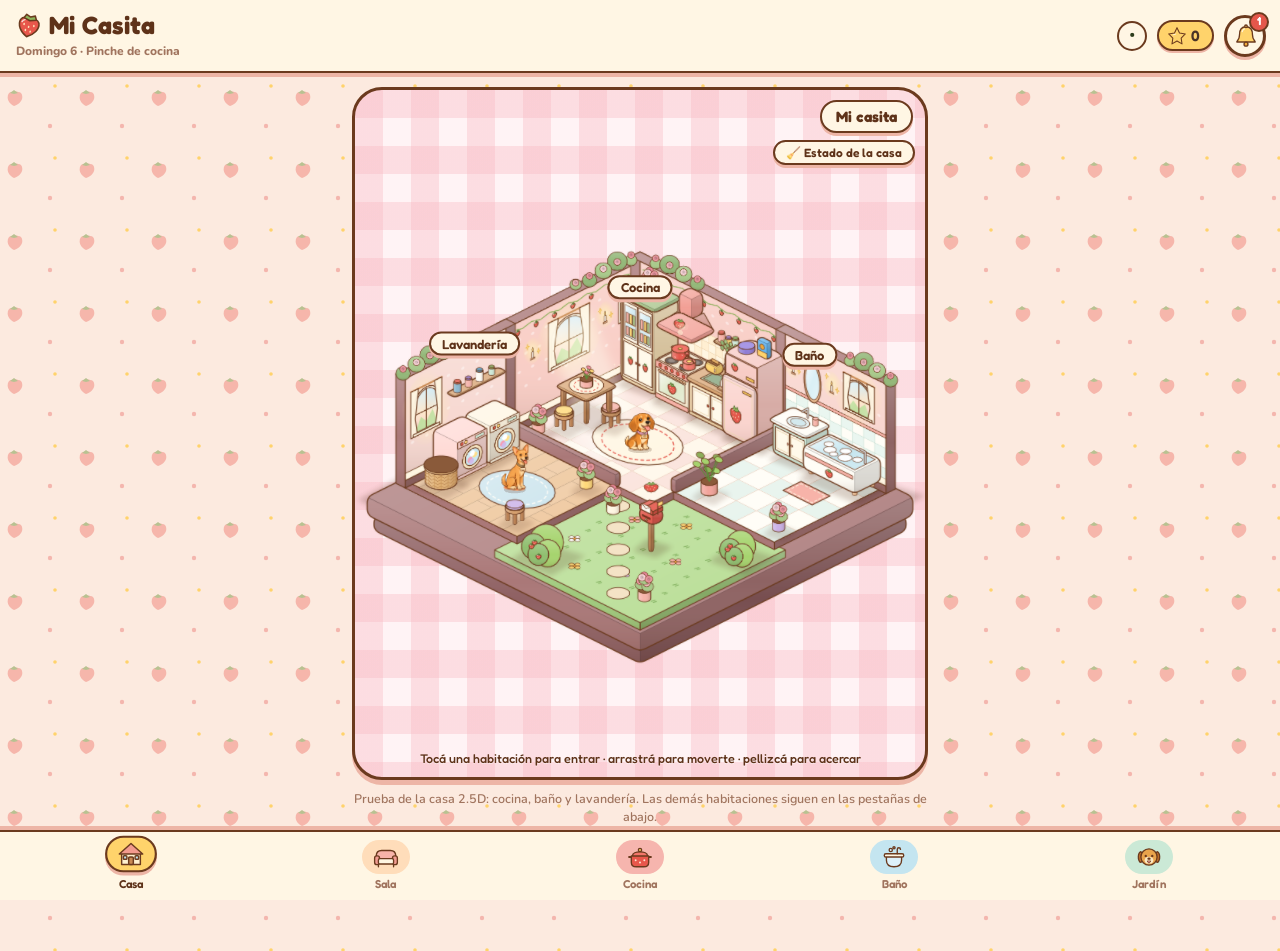
==== commit 57b25708: "Medir líquidos, polvos y salsas por nivel con envase deslizable Co-Authored-By: Claude Fable 5.2 <no" ====
--- a/cocinita/index.html
+++ b/cocinita/index.html
@@ -598,6 +598,10 @@
 .fr2 .fzr .shelf.sh0::after{display:none}
 .fzfront{height:46px;background:var(--fp);border:3px solid var(--out);border-radius:6px 6px 24px 24px;display:grid;place-items:center;box-shadow:inset 0 -6px 0 var(--fpd)}
 .fzfront i{width:44%;height:13px;border:3px solid var(--out);border-radius:8px;background:#FBE6EC}
+
+.meterbig{display:flex;gap:14px;align-items:center;margin-top:12px;background:var(--pantry-in);border:3px solid var(--out);border-radius:20px;padding:10px 14px}
+.meterbig .botv{margin:0;flex:none}.meterbig small{display:block;color:var(--muted);font-size:12px;line-height:1.3;margin-top:4px}
+.meterbig .botpct{font-size:24px}
 
 </style>
 </head>
@@ -1231,8 +1235,8 @@
 function itemHTML(it){
   const clean=it.place==='clean',gone=!clean&&it.qty===0,d=(!clean&&!gone)?daysUntil(it.expiry):null;
   let extra='';
-  if(clean){const c=it.level<=20?'low':it.level<=50?'mid':'';extra=`<div class="lvl ${c}"><i style="width:${it.level}%"></i></div>`}
-  else{
+  if(clean||(it.meter&&!gone)){const c=it.level<=20?'low':it.level<=50?'mid':'';extra=`<div class="lvl ${c}"><i style="width:${it.level}%"></i></div>`}
+  if(!clean){
     if(it.qty>1||gone)extra+=`<span class="badge">${it.qty}</span>`;
     if(d!==null&&d<0)extra+=`<span class="exb r">Vencido</span>`;
     else if(d!==null&&d<=3)extra+=`<span class="exb y">${d===0?'Hoy':d+'d'}</span>`;
@@ -1412,7 +1416,7 @@
   ${clean?`<label>Cuánto queda: <span id="lv-v">${it.level}</span>%</label><input id="f-level" type="range" min="0" max="100" step="5" value="${it.level}">`
   :`<div class="row"><div><label>Cantidad</label><div class="step"><button data-act="step" data-t="f-qty" data-d="-1">−</button><input id="f-qty" type="number" min="0" value="${it.qty}"><button data-act="step" data-t="f-qty" data-d="1">＋</button></div></div>
     <div><label>Avisar si quedan</label><div class="step"><button data-act="step" data-t="f-min" data-d="-1">−</button><input id="f-min" type="number" min="0" value="${it.min}"><button data-act="step" data-t="f-min" data-d="1">＋</button></div></div></div>
-    <label>Fecha de vencimiento (si aplica)</label><input id="f-exp" type="date" value="${it.expiry||''}">${unitSel(it.unit)}<div id="sl-box"></div>`}
+    <label>Fecha de vencimiento (si aplica)</label><input id="f-exp" type="date" value="${it.expiry||''}">${unitSel(it.unit)}<div id="sl-box"></div>${meterUI(it)}`}
   <div class="acts-row"><button class="btn" data-act="saveItem" data-id="${id}">Guardar</button>
   ${clean?'':`<button class="btn terra" data-act="useOne" data-id="${id}">Usé 1</button><button class="btn ghost" data-act="addOne" data-id="${id}">Repuse 1</button>`}
   <button class="btn berry" data-act="delItem" data-id="${id}">Eliminar</button></div>${histHTML(id)}`);
@@ -1428,7 +1432,7 @@
   <label>Estante</label><select id="f-shelf">${shelfOpts(place,place==='fridge'?1:0)}</select>
   ${clean?'':`<div class="row"><div><label>Cantidad</label><div class="step"><button data-act="step" data-t="f-qty" data-d="-1">−</button><input id="f-qty" type="number" min="0" value="1"><button data-act="step" data-t="f-qty" data-d="1">＋</button></div></div>
     <div><label>Avisar si quedan</label><div class="step"><button data-act="step" data-t="f-min" data-d="-1">−</button><input id="f-min" type="number" min="0" value="0"><button data-act="step" data-t="f-min" data-d="1">＋</button></div></div></div>
-    <label>Fecha de vencimiento (si aplica)</label><input id="f-exp" type="date">${unitSel()}<div id="sl-box"></div>`}
+    <label>Fecha de vencimiento (si aplica)</label><input id="f-exp" type="date">${unitSel()}<div id="sl-box"></div>${meterUI(null)}`}
   <div class="acts-row"><button class="btn" data-act="saveNew">Guardar</button></div>`);
   setTimeout(()=>$('#f-name')&&$('#f-name').focus(),50);
 }
@@ -1566,7 +1570,7 @@
       if(!it){it=mk(name,pendingEmoji,place,0,1);S.items.push(it)}
       it.name=name;it.emoji=pendingEmoji;it.place=place;it.shelf=Math.min(+v('f-shelf').value,PLACES[place].shelves.length-1);
       if(clean){it.level=v('f-level')?+v('f-level').value:100}
-      else{it.qty=Math.max(0,+v('f-qty').value||0);it.min=Math.max(0,+v('f-min').value||0);it.expiry=v('f-exp').value||'';it.unit=v('f-unit')?v('f-unit').value:(it.unit||'unid.')}
+      else{it.qty=Math.max(0,+v('f-qty').value||0);it.min=Math.max(0,+v('f-min').value||0);it.expiry=v('f-exp').value||'';it.unit=v('f-unit')?v('f-unit').value:(it.unit||'unid.');if(v('f-meter')){it.meter=v('f-meter').value==='1';it.cont=v('f-cont').value}}
       save();closeSheet();if(!clean){furn=place;if(tab!=='casa')tab='cocina'}if(clean)tab='limpieza';else if(tab!=='cocina'&&a==='saveNew'){}render();toast(a==='saveNew'?'Producto guardado ✨':'Cambios guardados');
     }break;
     case 'placeChange':break;
@@ -1679,6 +1683,7 @@
     if(s.out)a.push({lv:'r',ic:m.ic,t:`Corte real de ${m.n.toLowerCase()} registrado desde el ${dLong(s.out.start)}.`+(k==='luz'?' Mantené la refri cerrada y revisá los alimentos antes de consumirlos.':''),svc:k});
     if(!s.has)a.push({lv:'b',ic:m.ic,t:`Todavía no registraste ningún recibo de ${m.n.toLowerCase()}.`,svc:k});
   });
+  S.items.filter(i=>i.place!=='clean'&&i.meter&&i.qty===1&&i.level<=20).forEach(i=>a.push({lv:'y',ic:i.emoji,t:`${i.name}: al envase le queda poco (${i.level}%) y no tenés otro.`,add:{name:i.name,emoji:i.emoji,place:i.place,ref:{type:'item',id:i.id}}}));
   if((S.house.poop||0)+(S.house.pee||0))a.push({lv:'y',ic:'🐶',t:`En el jardín hay ${[S.house.poop?S.house.poop+' caca'+(S.house.poop>1?'s':''):'',S.house.pee?S.house.pee+' orín'+(S.house.pee>1?'es':''):''].filter(Boolean).join(' y ')} por limpiar.`,go:'casa'});
   S.tuppers.filter(t=>t.status==='activo').forEach(t=>{
     const d=daysUntil(t.safe);
@@ -2892,9 +2897,9 @@
   const p=document.getElementById('bp-'+botDrag.id);if(p)p.textContent=lv+'%'}
 document.addEventListener('pointerdown',e=>{const el=e.target.closest&&e.target.closest('.botv');if(!el)return;botDrag={el,id:el.dataset.id,lv:null};botSet(e);e.preventDefault()});
 document.addEventListener('pointermove',e=>{if(botDrag){botSet(e);e.preventDefault()}},{passive:false});
-const botEnd=()=>{if(!botDrag)return;const b=botDrag;botDrag=null;const it=itemById(b.id);if(it&&b.lv!==null&&b.lv!==it.level){it.level=b.lv;save();render();sheetBath();if(b.lv===0)toast(`${it.name} se acabó: lo anoté en la lista 🛒`)}};
+const botEnd=()=>{if(!botDrag)return;const b=botDrag;botDrag=null;const it=itemById(b.id);if(it&&b.lv!==null&&b.lv!==it.level)setLevel(it,b.lv)};
 document.addEventListener('pointerup',botEnd);document.addEventListener('pointercancel',botEnd);
-document.addEventListener('keydown',e=>{const el=e.target.closest&&e.target.closest('.botv');if(!el||!['ArrowUp','ArrowDown'].includes(e.key))return;const it=itemById(el.dataset.id);if(!it)return;it.level=Math.max(0,Math.min(100,it.level+(e.key==='ArrowUp'?5:-5)));save();render();sheetBath();const n=document.querySelector(`.botv[data-id="${it.id}"]`);n&&n.focus();e.preventDefault()});
+document.addEventListener('keydown',e=>{const el=e.target.closest&&e.target.closest('.botv');if(!el||!['ArrowUp','ArrowDown'].includes(e.key))return;const it=itemById(el.dataset.id);if(!it)return;levelFrom=el.closest('.bathgrid')?'bath':'item';e.preventDefault();setLevel(it,Math.max(0,Math.min(100,(it.level||0)+(e.key==='ArrowUp'?5:-5))));const n=document.querySelector(`.botv[data-id="${it.id}"]`);n&&n.focus()});
 
 /* ---------- leer la factura del súper con una foto ---------- */
 let RC={rows:[],busy:false,ctl:null,dates:false};
@@ -2956,7 +2961,7 @@
     const place=r.place==='freezer'?'fridge':r.place,shelf=r.place==='freezer'?0:place==='fridge'?1:0,clean=place==='clean',key=r.name.trim().toLowerCase();
     let it=S.items.find(i=>i.name.toLowerCase()===key&&(i.place==='clean')===clean);
     if(it){if(clean)it.level=100;else{it.qty=(+it.qty||0)+r.qty;if(!it.unit||it.qty===r.qty)it.unit=r.unit}}
-    else{it=mk(r.name.trim(),r.emoji,place,shelf,clean?1:r.qty);it.unit=r.unit;S.items.push(it)}
+    else{it=mk(r.name.trim(),r.emoji,place,shelf,clean?1:r.qty);it.unit=r.unit;if(!clean&&METER_RE.test(slNorm(it.name))){it.meter=true;it.cont=contFor(it.name)}S.items.push(it)}
     if(RC.dates&&(r.place==='fridge'||r.place==='freezer')&&!it.expiry){const g=shelfLife(it.name,r.place);if(g&&g.days)it.expiry=addDays(g.days)}
     S.shop=S.shop.filter(x=>x.name.toLowerCase()!==key);n++;
   });
@@ -3049,6 +3054,49 @@
 document.addEventListener('input',e=>{if(e.target.id==='f-name')slUpdate()});
 document.addEventListener('change',e=>{if(e.target.id==='f-place'||e.target.id==='f-shelf')setTimeout(slUpdate,0)});
 
+/* ---------- medir por nivel del envase: líquidos, polvos y salsas ---------- */
+const METER_RE=/leche|aceite|jugo|salsa|vinagre|miel|sirope|jarabe|crema|mayonesa|mostaza|ketchup|soya|soja|harina|azucar|sal\b|cafe|cacao|avena|detergente|jabon|cloro|suavizante|desinfectante|shampoo|champu|acondicionador|lavaplatos|limpiador|agua|refresco|gaseosa|vino|aderezo|caldo|leche en polvo/;
+const CONTS=[['botella','Botella'],['tarro','Tarro'],['carton','Cartón']];
+const contFor=n=>{n=slNorm(n);return /leche|jugo|caldo|crema/.test(n)&&!/polvo/.test(n)?'carton':/aceite|salsa|vinagre|soya|soja|ketchup|shampoo|champu|acondicionador|cloro|suavizante|desinfectante|lavaplatos|limpiador|agua|refresco|gaseosa|vino|aderezo|sirope|jarabe/.test(n)?'botella':'tarro'};
+const isMeter=it=>it.place==='clean'?!isCount(it):!!it.meter;
+const contCol=it=>{const k=icKey(it.emoji),n=slNorm(it.name);if(it.place==='clean')return k==='🧼'?'#F7B6C8':k==='🧴'?'#9ED3C6':'#A9CDE0';
+  return /aceite|miel|vinagre/.test(n)?'#F2D15A':/leche|crema|harina|azucar|sal\b|mayonesa/.test(n)?'#EEF4FA':/salsa|ketchup|tomate/.test(n)?'#E8574B':/soya|soja|cafe|cacao/.test(n)?'#8A5330':/mostaza|jugo/.test(n)?'#FFD36B':(PROD3D[k]||[0,'#A9CDE0'])[1]};
+function bottleSVG(it){
+  const col=contCol(it),lv=Math.max(0,Math.min(100,it.level==null?100:it.level)),y=118-lv*.92,c=it.cont||(it.place==='clean'?(icKey(it.emoji)==='🧺'||/detergente|polvo/.test(slNorm(it.name))?'tarro':'botella'):contFor(it.name));
+  const body=c==='tarro'?'M9 46Q9 38 17 38H53Q61 38 61 46V112Q61 122 51 122H19Q9 122 9 112Z':c==='carton'?'M13 46H57V117Q57 122 52 122H18Q13 122 13 117Z':'M14 40Q14 30 24 30H46Q56 30 56 40V112Q56 122 46 122H24Q14 122 14 112Z';
+  const top=c==='tarro'?`<rect x="11" y="24" width="48" height="15" rx="5" fill="#F29C92" stroke="${INK}" stroke-width="2.6"/><path d="M17 30H53" stroke="#fff" stroke-width="2" opacity=".6"/>`
+    :c==='carton'?`<path d="M13 46L24 28H46L57 46Z" fill="#FFF6E2" stroke="${INK}" stroke-width="2.6" stroke-linejoin="round"/><rect x="24" y="20" width="22" height="9" rx="2" fill="#FFF6E2" stroke="${INK}" stroke-width="2.4"/><circle cx="46" cy="38" r="4" fill="#9CCBEA" stroke="${INK}" stroke-width="1.8"/>`
+    :`<rect x="27" y="14" width="16" height="17" fill="#FFF6E2" stroke="${INK}" stroke-width="2.6"/><path d="M22 14H50M35 14V6H48" fill="none" stroke="${INK}" stroke-width="2.6" stroke-linecap="round"/>`;
+  return `<svg viewBox="0 0 70 126" class="botsvg" aria-hidden="true"><defs><clipPath id="bc-${it.id}"><path d="${body}"/></clipPath></defs>${top}
+  <path d="${body}" fill="#FFFDF6"/><g clip-path="url(#bc-${it.id})"><rect class="botfill" x="6" y="${y}" width="58" height="${126-y}" fill="${col}"/><path class="botwave" d="M6 ${y}q6 -4 12 0t12 0t12 0t12 0t12 0" fill="none" stroke="#fff" stroke-width="2" opacity=".7"/></g>
+  <path d="${body}" fill="none" stroke="${INK}" stroke-width="2.8"/><path d="M${c==='botella'?21:17} 52V100" stroke="#fff" stroke-width="3" stroke-linecap="round" opacity=".8"/></svg>`;
+}
+function meterUI(it){
+  const m=it&&it.meter,c=(it&&it.cont)||'botella';
+  return `<div class="row"><div><label for="f-meter">Cómo se mide</label><select id="f-meter"><option value="0" ${m?'':'selected'}>Por cantidad</option><option value="1" ${m?'selected':''}>Por nivel del envase</option></select></div>
+  <div><label for="f-cont">Envase</label><select id="f-cont">${CONTS.map(x=>`<option value="${x[0]}" ${x[0]===c?'selected':''}>${x[1]}</option>`).join('')}</select></div></div>
+  ${m?`<div class="meterbig"><div class="botv" data-id="${it.id}" role="slider" tabindex="0" aria-label="Nivel de ${esc(it.name)}" aria-valuemin="0" aria-valuemax="100" aria-valuenow="${it.level}">${bottleSVG(it)}</div><div><b class="botpct" id="bp-${it.id}">${it.level}%</b><small>Deslizá el dedo sobre el envase para marcar por dónde va el que está abierto. La cantidad cuenta los envases que tenés, incluido ese.</small></div></div>`:''}`;
+}
+/* fijar nivel: si el envase abierto se acaba y hay más, se abre el siguiente */
+function setLevel(it,lv){
+  it.level=lv;
+  if(lv===0&&it.place!=='clean'){if(it.qty>1){it.qty--;it.level=100;toast(`Se acabó ese envase de ${it.name.toLowerCase()}. Te queda${it.qty>1?'n':''} ${it.qty} lleno${it.qty>1?'s':''}`)}else{it.qty=0;toast(`${it.name} se acabó: lo anoté en la lista 🛒`)}}
+  else if(lv===0)toast(`${it.name} se acabó: lo anoté en la lista 🛒`);
+  save();render();if(lv>0||it.place==='clean'||it.qty>0)reopenLevel(it.id);else closeSheet();
+}
+let levelFrom='bath';
+function reopenLevel(id){if(levelFrom==='bath')sheetBath();else sheetItem(id)}
+document.addEventListener('pointerdown',e=>{const el=e.target.closest&&e.target.closest('.botv');if(el)levelFrom=el.closest('.bathgrid')?'bath':'item'},true);
+document.addEventListener('change',e=>{
+  const t=e.target;if(t.id!=='f-meter'&&t.id!=='f-cont')return;t.dataset.touched='1';if($('#f-meter'))$('#f-meter').dataset.touched='1';
+  const btn=$('[data-act=saveItem]');if(!btn)return;const it=itemById(btn.dataset.id);if(!it)return;
+  it.meter=$('#f-meter').value==='1';it.cont=$('#f-cont').value;if(it.level==null)it.level=100;save();render();sheetItem(it.id);
+});
+document.addEventListener('input',e=>{
+  if(e.target.id!=='f-name')return;const m=$('#f-meter'),c=$('#f-cont');if(!m||m.dataset.touched||$('[data-act=saveItem]'))return;
+  const on=METER_RE.test(slNorm(e.target.value));m.value=on?'1':'0';if(on)c.value=contFor(e.target.value);
+});
+
 /* ---------- inicio ---------- */
 render();initSync();window.PETS_TEST=PETS;window.ISO_TEST=ISO;window.SYNC_TEST=SYNC;
 setInterval(()=>{if(!document.hidden&&!$("#sheet").classList.contains("on")&&!drag)render()},60000);
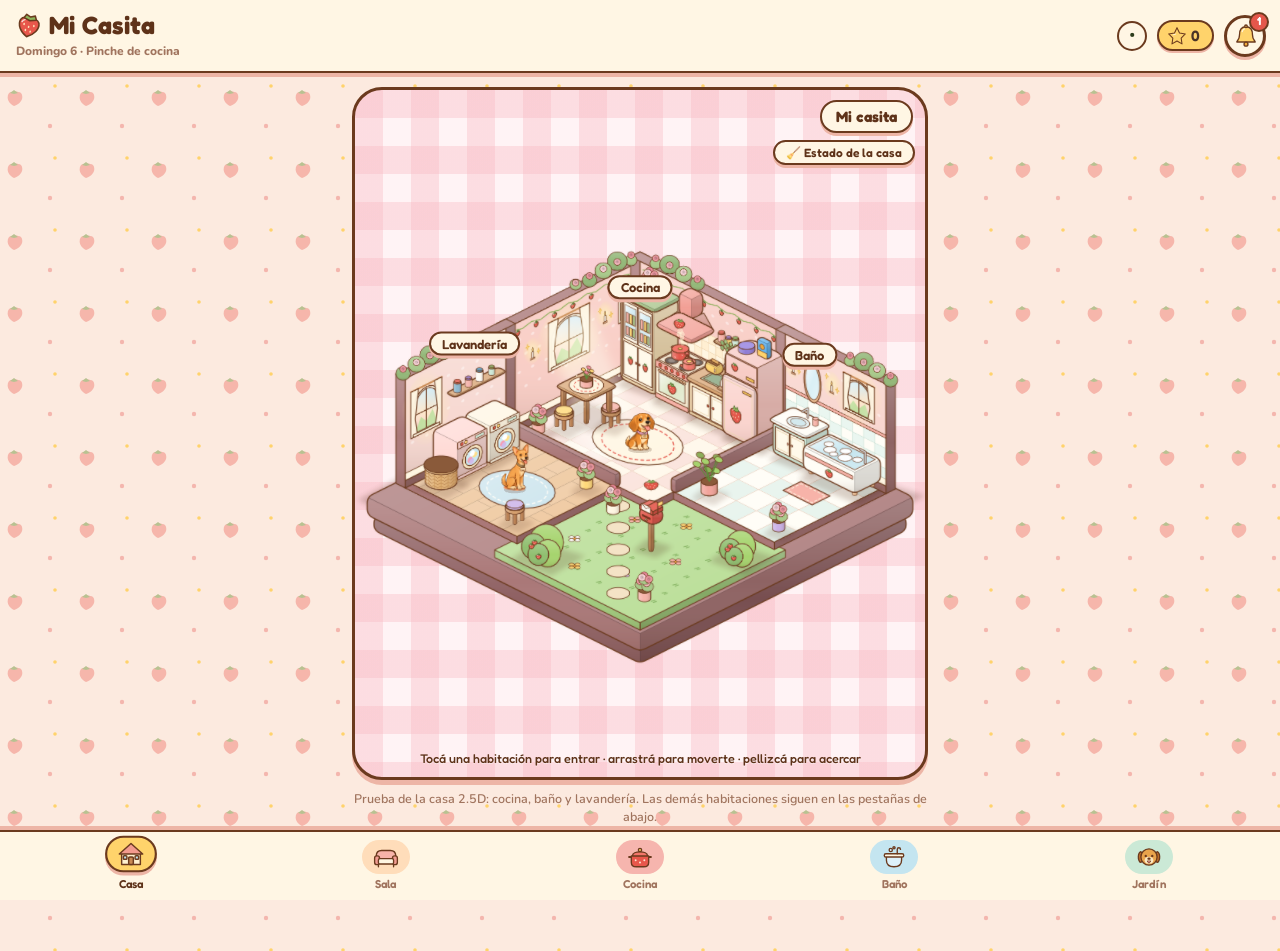
==== commit 2b7afa56: "Piezas como el queso: marcar cuánto queda deslizando de lado Co-Authored-By: Claude Fable 5.2 <norep" ====
--- a/cocinita/index.html
+++ b/cocinita/index.html
@@ -602,6 +602,9 @@
 .meterbig{display:flex;gap:14px;align-items:center;margin-top:12px;background:var(--pantry-in);border:3px solid var(--out);border-radius:20px;padding:10px 14px}
 .meterbig .botv{margin:0;flex:none}.meterbig small{display:block;color:var(--muted);font-size:12px;line-height:1.3;margin-top:4px}
 .meterbig .botpct{font-size:24px}
+
+.botv.h{width:156px;height:109px;cursor:ew-resize}
+.meterbig.wide{flex-direction:column;align-items:stretch;text-align:center}.meterbig.wide .botv{margin:0 auto}
 
 </style>
 </head>
@@ -2891,15 +2894,19 @@
 }
 /* arrastrar sobre la botella para fijar el nivel */
 let botDrag=null;
-function botSet(e){const r=botDrag.el.getBoundingClientRect(),top=r.top+r.height*.24,bot=r.top+r.height*.97;
+function botSet(e){const r=botDrag.el.getBoundingClientRect();
+  if(botDrag.el.classList.contains('h')){const l=r.left+r.width*(8/126),w=r.width*(110/126),lv=Math.max(0,Math.min(100,Math.round((e.clientX-l)/w*20)*5));botDrag.lv=lv;
+    const c=botDrag.el.querySelector('.botcut'),ed=botDrag.el.querySelector('.botedge'),x=8+110*lv/100;c.setAttribute('width',x);ed.setAttribute('d',`M${x} 34V78`);ed.setAttribute('opacity',lv<=0||lv>=100?0:1);
+    const p=document.getElementById('bp-'+botDrag.id);if(p)p.textContent=lv+'%';return}
+  const top=r.top+r.height*.24,bot=r.top+r.height*.97;
   const lv=Math.max(0,Math.min(100,Math.round((bot-e.clientY)/(bot-top)*20)*5));botDrag.lv=lv;
-  const y=118-lv*.92,f=botDrag.el.querySelector('.botfill'),w=botDrag.el.querySelector('.botwave');f.setAttribute('y',y);f.setAttribute('height',126-y);w.setAttribute('d',`M10 ${y}q6 -4 12 0t12 0t12 0t12 0`);
+  const y=118-lv*.92,f=botDrag.el.querySelector('.botfill'),w=botDrag.el.querySelector('.botwave');f.setAttribute('y',y);f.setAttribute('height',126-y);w.setAttribute('d',`M6 ${y}q6 -4 12 0t12 0t12 0t12 0t12 0`);
   const p=document.getElementById('bp-'+botDrag.id);if(p)p.textContent=lv+'%'}
 document.addEventListener('pointerdown',e=>{const el=e.target.closest&&e.target.closest('.botv');if(!el)return;botDrag={el,id:el.dataset.id,lv:null};botSet(e);e.preventDefault()});
 document.addEventListener('pointermove',e=>{if(botDrag){botSet(e);e.preventDefault()}},{passive:false});
 const botEnd=()=>{if(!botDrag)return;const b=botDrag;botDrag=null;const it=itemById(b.id);if(it&&b.lv!==null&&b.lv!==it.level)setLevel(it,b.lv)};
 document.addEventListener('pointerup',botEnd);document.addEventListener('pointercancel',botEnd);
-document.addEventListener('keydown',e=>{const el=e.target.closest&&e.target.closest('.botv');if(!el||!['ArrowUp','ArrowDown'].includes(e.key))return;const it=itemById(el.dataset.id);if(!it)return;levelFrom=el.closest('.bathgrid')?'bath':'item';e.preventDefault();setLevel(it,Math.max(0,Math.min(100,(it.level||0)+(e.key==='ArrowUp'?5:-5))));const n=document.querySelector(`.botv[data-id="${it.id}"]`);n&&n.focus()});
+document.addEventListener('keydown',e=>{const el=e.target.closest&&e.target.closest('.botv');if(!el||!['ArrowUp','ArrowDown','ArrowLeft','ArrowRight'].includes(e.key))return;const it=itemById(el.dataset.id);if(!it)return;levelFrom=el.closest('.bathgrid')?'bath':'item';e.preventDefault();setLevel(it,Math.max(0,Math.min(100,(it.level||0)+(e.key==='ArrowUp'||e.key==='ArrowRight'?5:-5))));const n=document.querySelector(`.botv[data-id="${it.id}"]`);n&&n.focus()});
 
 /* ---------- leer la factura del súper con una foto ---------- */
 let RC={rows:[],busy:false,ctl:null,dates:false};
@@ -3055,14 +3062,21 @@
 document.addEventListener('change',e=>{if(e.target.id==='f-place'||e.target.id==='f-shelf')setTimeout(slUpdate,0)});
 
 /* ---------- medir por nivel del envase: líquidos, polvos y salsas ---------- */
-const METER_RE=/leche|aceite|jugo|salsa|vinagre|miel|sirope|jarabe|crema|mayonesa|mostaza|ketchup|soya|soja|harina|azucar|sal\b|cafe|cacao|avena|detergente|jabon|cloro|suavizante|desinfectante|shampoo|champu|acondicionador|lavaplatos|limpiador|agua|refresco|gaseosa|vino|aderezo|caldo|leche en polvo/;
-const CONTS=[['botella','Botella'],['tarro','Tarro'],['carton','Cartón']];
-const contFor=n=>{n=slNorm(n);return /leche|jugo|caldo|crema/.test(n)&&!/polvo/.test(n)?'carton':/aceite|salsa|vinagre|soya|soja|ketchup|shampoo|champu|acondicionador|cloro|suavizante|desinfectante|lavaplatos|limpiador|agua|refresco|gaseosa|vino|aderezo|sirope|jarabe/.test(n)?'botella':'tarro'};
+const METER_RE=/queso|mantequilla|margarina|leche|aceite|jugo|salsa|vinagre|miel|sirope|jarabe|crema|mayonesa|mostaza|ketchup|soya|soja|harina|azucar|sal\b|cafe|cacao|avena|detergente|jabon|cloro|suavizante|desinfectante|shampoo|champu|acondicionador|lavaplatos|limpiador|agua|refresco|gaseosa|vino|aderezo|caldo|leche en polvo/;
+const CONTS=[['botella','Botella'],['tarro','Tarro'],['carton','Cartón'],['pieza','Pieza o bloque']];
+const contFor=n=>{n=slNorm(n);return /queso|mantequilla|margarina|jamon|mortadela/.test(n)?'pieza':/leche|jugo|caldo|crema/.test(n)&&!/polvo/.test(n)?'carton':/aceite|salsa|vinagre|soya|soja|ketchup|shampoo|champu|acondicionador|cloro|suavizante|desinfectante|lavaplatos|limpiador|agua|refresco|gaseosa|vino|aderezo|sirope|jarabe/.test(n)?'botella':'tarro'};
 const isMeter=it=>it.place==='clean'?!isCount(it):!!it.meter;
 const contCol=it=>{const k=icKey(it.emoji),n=slNorm(it.name);if(it.place==='clean')return k==='🧼'?'#F7B6C8':k==='🧴'?'#9ED3C6':'#A9CDE0';
+  if(/queso/.test(n))return '#FFC94F';if(/mantequilla|margarina/.test(n))return '#FFE58A';if(/jamon|mortadela/.test(n))return '#F2A39A';
   return /aceite|miel|vinagre/.test(n)?'#F2D15A':/leche|crema|harina|azucar|sal\b|mayonesa/.test(n)?'#EEF4FA':/salsa|ketchup|tomate/.test(n)?'#E8574B':/soya|soja|cafe|cacao/.test(n)?'#8A5330':/mostaza|jugo/.test(n)?'#FFD36B':(PROD3D[k]||[0,'#A9CDE0'])[1]};
 function bottleSVG(it){
   const col=contCol(it),lv=Math.max(0,Math.min(100,it.level==null?100:it.level)),y=118-lv*.92,c=it.cont||(it.place==='clean'?(icKey(it.emoji)==='🧺'||/detergente|polvo/.test(slNorm(it.name))?'tarro':'botella'):contFor(it.name));
+  if(c==='pieza'){const w=110*lv/100,dk='#C98F2B';
+    const block=`<path d="M8 34L26 12H118V34Z" fill="${col}" stroke="${INK}" stroke-width="2.6" stroke-linejoin="round"/><path d="M8 34L26 12H118V34Z" fill="#fff" opacity=".28"/><rect x="8" y="34" width="110" height="44" rx="5" fill="${col}" stroke="${INK}" stroke-width="2.6"/>
+      <g fill="${dk}" opacity=".55"><ellipse cx="30" cy="52" rx="7" ry="6"/><ellipse cx="62" cy="64" rx="6" ry="5"/><ellipse cx="88" cy="48" rx="8" ry="6"/><ellipse cx="106" cy="66" rx="4.5" ry="4"/><ellipse cx="46" cy="24" rx="6" ry="3"/><ellipse cx="84" cy="22" rx="7" ry="3.2"/></g>`;
+    return `<svg viewBox="0 0 126 88" class="botsvg" aria-hidden="true"><defs><clipPath id="bc-${it.id}"><rect class="botcut" x="0" y="0" width="${8+w}" height="88"/></clipPath></defs>
+    <g opacity=".3">${block}</g><path d="M8 34L26 12H118V78H13Q8 78 8 73Z" fill="none" stroke="${INK}" stroke-width="2" stroke-dasharray="5 5" opacity=".5"/>
+    <g clip-path="url(#bc-${it.id})">${block}</g><path class="botedge" d="M${8+w} 34V78" stroke="${INK}" stroke-width="2.6" stroke-linecap="round" ${lv<=0||lv>=100?'opacity="0"':''}/></svg>`}
   const body=c==='tarro'?'M9 46Q9 38 17 38H53Q61 38 61 46V112Q61 122 51 122H19Q9 122 9 112Z':c==='carton'?'M13 46H57V117Q57 122 52 122H18Q13 122 13 117Z':'M14 40Q14 30 24 30H46Q56 30 56 40V112Q56 122 46 122H24Q14 122 14 112Z';
   const top=c==='tarro'?`<rect x="11" y="24" width="48" height="15" rx="5" fill="#F29C92" stroke="${INK}" stroke-width="2.6"/><path d="M17 30H53" stroke="#fff" stroke-width="2" opacity=".6"/>`
     :c==='carton'?`<path d="M13 46L24 28H46L57 46Z" fill="#FFF6E2" stroke="${INK}" stroke-width="2.6" stroke-linejoin="round"/><rect x="24" y="20" width="22" height="9" rx="2" fill="#FFF6E2" stroke="${INK}" stroke-width="2.4"/><circle cx="46" cy="38" r="4" fill="#9CCBEA" stroke="${INK}" stroke-width="1.8"/>`
@@ -3075,7 +3089,7 @@
   const m=it&&it.meter,c=(it&&it.cont)||'botella';
   return `<div class="row"><div><label for="f-meter">Cómo se mide</label><select id="f-meter"><option value="0" ${m?'':'selected'}>Por cantidad</option><option value="1" ${m?'selected':''}>Por nivel del envase</option></select></div>
   <div><label for="f-cont">Envase</label><select id="f-cont">${CONTS.map(x=>`<option value="${x[0]}" ${x[0]===c?'selected':''}>${x[1]}</option>`).join('')}</select></div></div>
-  ${m?`<div class="meterbig"><div class="botv" data-id="${it.id}" role="slider" tabindex="0" aria-label="Nivel de ${esc(it.name)}" aria-valuemin="0" aria-valuemax="100" aria-valuenow="${it.level}">${bottleSVG(it)}</div><div><b class="botpct" id="bp-${it.id}">${it.level}%</b><small>Deslizá el dedo sobre el envase para marcar por dónde va el que está abierto. La cantidad cuenta los envases que tenés, incluido ese.</small></div></div>`:''}`;
+  ${m?`<div class="meterbig${c==='pieza'?' wide':''}"><div class="botv${c==='pieza'?' h':''}" data-id="${it.id}" role="slider" tabindex="0" aria-label="Nivel de ${esc(it.name)}" aria-valuemin="0" aria-valuemax="100" aria-valuenow="${it.level}">${bottleSVG(it)}</div><div><b class="botpct" id="bp-${it.id}">${it.level}%</b><small>${c==='pieza'?'Deslizá el dedo hacia los lados para marcar cuánto queda de la pieza empezada.':'Deslizá el dedo sobre el envase para marcar por dónde va el que está abierto.'} La cantidad cuenta los que tenés, incluido ese.</small></div></div>`:''}`;
 }
 /* fijar nivel: si el envase abierto se acaba y hay más, se abre el siguiente */
 function setLevel(it,lv){
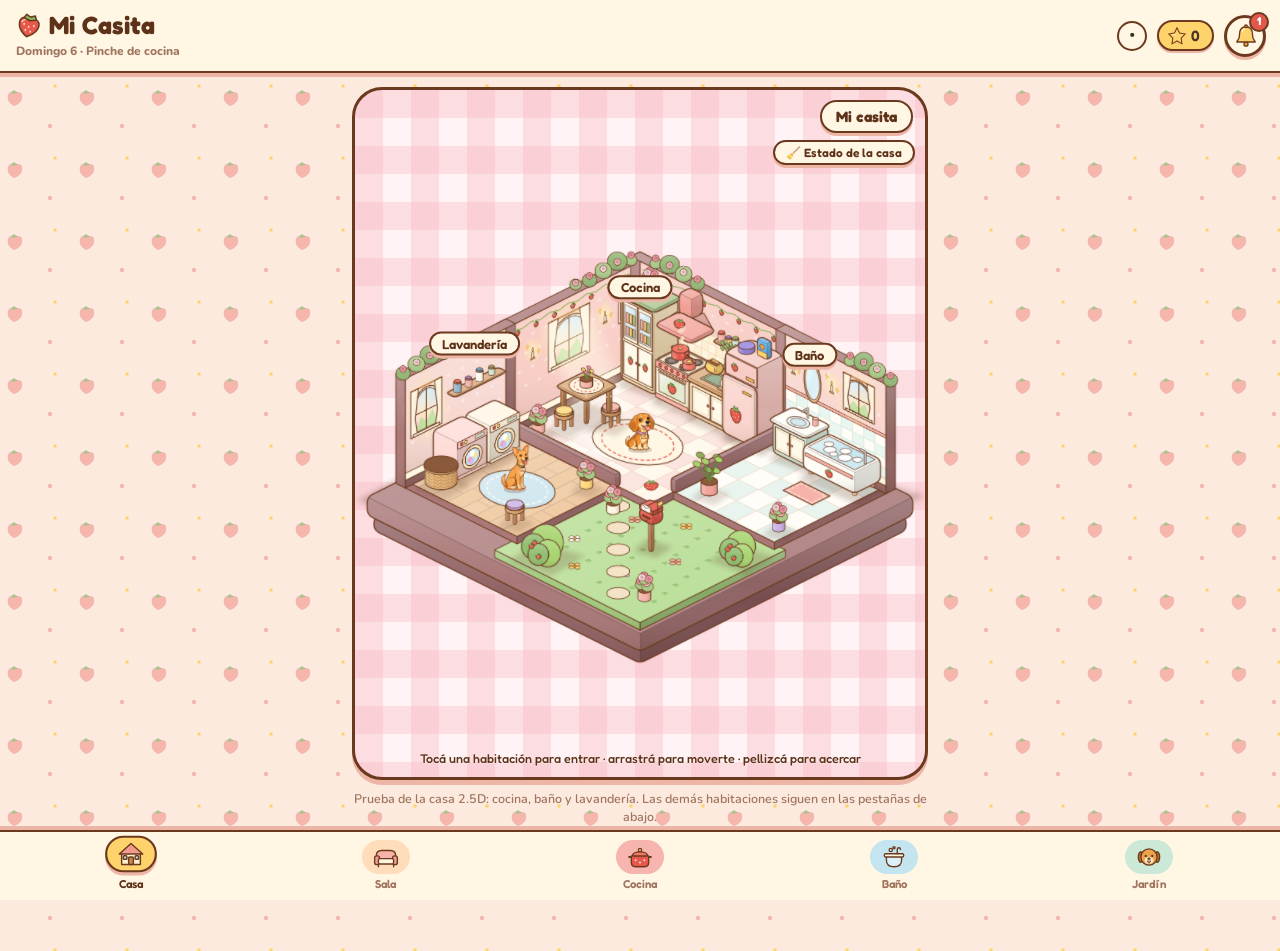
==== commit a5bbfef7: "Envase de polvo y elección de envase en productos de baño y lavandería Co-Authored-By: Claude Fable " ====
--- a/cocinita/index.html
+++ b/cocinita/index.html
@@ -1416,7 +1416,7 @@
   <div><label>Dónde está</label><select id="f-place" data-act="placeChange">${Object.keys(PLACES).map(k=>`<option value="${k}" ${k===it.place?'selected':''}>${PLACES[k].ic} ${PLACES[k].label}</option>`).join('')}</select></div></div>
   ${pickerHTML(clean?CLEAN_EM:FOOD_EM)}
   <label>Estante</label><select id="f-shelf">${shelfOpts(it.place,it.shelf)}</select>
-  ${clean?`<label>Cuánto queda: <span id="lv-v">${it.level}</span>%</label><input id="f-level" type="range" min="0" max="100" step="5" value="${it.level}">`
+  ${clean?`<label>Cuánto queda: <span id="lv-v">${it.level}</span>%</label><input id="f-level" type="range" min="0" max="100" step="5" value="${it.level}">${cleanMeterUI(it)}`
   :`<div class="row"><div><label>Cantidad</label><div class="step"><button data-act="step" data-t="f-qty" data-d="-1">−</button><input id="f-qty" type="number" min="0" value="${it.qty}"><button data-act="step" data-t="f-qty" data-d="1">＋</button></div></div>
     <div><label>Avisar si quedan</label><div class="step"><button data-act="step" data-t="f-min" data-d="-1">−</button><input id="f-min" type="number" min="0" value="${it.min}"><button data-act="step" data-t="f-min" data-d="1">＋</button></div></div></div>
     <label>Fecha de vencimiento (si aplica)</label><input id="f-exp" type="date" value="${it.expiry||''}">${unitSel(it.unit)}<div id="sl-box"></div>${meterUI(it)}`}
@@ -1433,7 +1433,7 @@
   <div><label>Dónde va</label><select id="f-place" data-act="placeChange">${Object.keys(PLACES).map(k=>`<option value="${k}" ${k===place?'selected':''}>${PLACES[k].ic} ${PLACES[k].label}</option>`).join('')}</select></div></div>
   ${pickerHTML(clean?CLEAN_EM:FOOD_EM)}
   <label>Estante</label><select id="f-shelf">${shelfOpts(place,place==='fridge'?1:0)}</select>
-  ${clean?'':`<div class="row"><div><label>Cantidad</label><div class="step"><button data-act="step" data-t="f-qty" data-d="-1">−</button><input id="f-qty" type="number" min="0" value="1"><button data-act="step" data-t="f-qty" data-d="1">＋</button></div></div>
+  ${clean?cleanMeterUI(null):`<div class="row"><div><label>Cantidad</label><div class="step"><button data-act="step" data-t="f-qty" data-d="-1">−</button><input id="f-qty" type="number" min="0" value="1"><button data-act="step" data-t="f-qty" data-d="1">＋</button></div></div>
     <div><label>Avisar si quedan</label><div class="step"><button data-act="step" data-t="f-min" data-d="-1">−</button><input id="f-min" type="number" min="0" value="0"><button data-act="step" data-t="f-min" data-d="1">＋</button></div></div></div>
     <label>Fecha de vencimiento (si aplica)</label><input id="f-exp" type="date">${unitSel()}<div id="sl-box"></div>${meterUI(null)}`}
   <div class="acts-row"><button class="btn" data-act="saveNew">Guardar</button></div>`);
@@ -1572,7 +1572,7 @@
       let it=a==='saveItem'?itemById(d.id):null;
       if(!it){it=mk(name,pendingEmoji,place,0,1);S.items.push(it)}
       it.name=name;it.emoji=pendingEmoji;it.place=place;it.shelf=Math.min(+v('f-shelf').value,PLACES[place].shelves.length-1);
-      if(clean){it.level=v('f-level')?+v('f-level').value:100}
+      if(clean){it.level=v('f-level')?+v('f-level').value:100;if(v('f-cont'))it.cont=v('f-cont').value}
       else{it.qty=Math.max(0,+v('f-qty').value||0);it.min=Math.max(0,+v('f-min').value||0);it.expiry=v('f-exp').value||'';it.unit=v('f-unit')?v('f-unit').value:(it.unit||'unid.');if(v('f-meter')){it.meter=v('f-meter').value==='1';it.cont=v('f-cont').value}}
       save();closeSheet();if(!clean){furn=place;if(tab!=='casa')tab='cocina'}if(clean)tab='limpieza';else if(tab!=='cocina'&&a==='saveNew'){}render();toast(a==='saveNew'?'Producto guardado ✨':'Cambios guardados');
     }break;
@@ -2900,7 +2900,7 @@
     const p=document.getElementById('bp-'+botDrag.id);if(p)p.textContent=lv+'%';return}
   const top=r.top+r.height*.24,bot=r.top+r.height*.97;
   const lv=Math.max(0,Math.min(100,Math.round((bot-e.clientY)/(bot-top)*20)*5));botDrag.lv=lv;
-  const y=118-lv*.92,f=botDrag.el.querySelector('.botfill'),w=botDrag.el.querySelector('.botwave');f.setAttribute('y',y);f.setAttribute('height',126-y);w.setAttribute('d',`M6 ${y}q6 -4 12 0t12 0t12 0t12 0t12 0`);
+  const y=118-lv*.92,w=botDrag.el.querySelector('.botwave');botDrag.el.querySelectorAll('.botfill').forEach(f=>{f.setAttribute('y',y);f.setAttribute('height',126-y)});w.setAttribute('d',`M6 ${y}q6 -4 12 0t12 0t12 0t12 0t12 0`);
   const p=document.getElementById('bp-'+botDrag.id);if(p)p.textContent=lv+'%'}
 document.addEventListener('pointerdown',e=>{const el=e.target.closest&&e.target.closest('.botv');if(!el)return;botDrag={el,id:el.dataset.id,lv:null};botSet(e);e.preventDefault()});
 document.addEventListener('pointermove',e=>{if(botDrag){botSet(e);e.preventDefault()}},{passive:false});
@@ -3063,27 +3063,34 @@
 
 /* ---------- medir por nivel del envase: líquidos, polvos y salsas ---------- */
 const METER_RE=/queso|mantequilla|margarina|leche|aceite|jugo|salsa|vinagre|miel|sirope|jarabe|crema|mayonesa|mostaza|ketchup|soya|soja|harina|azucar|sal\b|cafe|cacao|avena|detergente|jabon|cloro|suavizante|desinfectante|shampoo|champu|acondicionador|lavaplatos|limpiador|agua|refresco|gaseosa|vino|aderezo|caldo|leche en polvo/;
-const CONTS=[['botella','Botella'],['tarro','Tarro'],['carton','Cartón'],['pieza','Pieza o bloque']];
-const contFor=n=>{n=slNorm(n);return /queso|mantequilla|margarina|jamon|mortadela/.test(n)?'pieza':/leche|jugo|caldo|crema/.test(n)&&!/polvo/.test(n)?'carton':/aceite|salsa|vinagre|soya|soja|ketchup|shampoo|champu|acondicionador|cloro|suavizante|desinfectante|lavaplatos|limpiador|agua|refresco|gaseosa|vino|aderezo|sirope|jarabe/.test(n)?'botella':'tarro'};
+const CONTS=[['botella','Botella'],['tarro','Tarro'],['carton','Cartón'],['polvo','Polvo (tarro o caja)'],['pieza','Pieza o bloque']];
+const contFor=n=>{n=slNorm(n);return /polvo|azucar|harina|sal\b|cafe|cacao|avena|detergente|bicarbonato/.test(n)?'polvo':/queso|mantequilla|margarina|jamon|mortadela/.test(n)?'pieza':/leche|jugo|caldo|crema/.test(n)&&!/polvo/.test(n)?'carton':/aceite|salsa|vinagre|soya|soja|ketchup|shampoo|champu|acondicionador|cloro|suavizante|desinfectante|lavaplatos|limpiador|agua|refresco|gaseosa|vino|aderezo|sirope|jarabe/.test(n)?'botella':'tarro'};
 const isMeter=it=>it.place==='clean'?!isCount(it):!!it.meter;
 const contCol=it=>{const k=icKey(it.emoji),n=slNorm(it.name);if(it.place==='clean')return k==='🧼'?'#F7B6C8':k==='🧴'?'#9ED3C6':'#A9CDE0';
   if(/queso/.test(n))return '#FFC94F';if(/mantequilla|margarina/.test(n))return '#FFE58A';if(/jamon|mortadela/.test(n))return '#F2A39A';
   return /aceite|miel|vinagre/.test(n)?'#F2D15A':/leche|crema|harina|azucar|sal\b|mayonesa/.test(n)?'#EEF4FA':/salsa|ketchup|tomate/.test(n)?'#E8574B':/soya|soja|cafe|cacao/.test(n)?'#8A5330':/mostaza|jugo/.test(n)?'#FFD36B':(PROD3D[k]||[0,'#A9CDE0'])[1]};
 function bottleSVG(it){
-  const col=contCol(it),lv=Math.max(0,Math.min(100,it.level==null?100:it.level)),y=118-lv*.92,c=it.cont||(it.place==='clean'?(icKey(it.emoji)==='🧺'||/detergente|polvo/.test(slNorm(it.name))?'tarro':'botella'):contFor(it.name));
+  const col=contCol(it),lv=Math.max(0,Math.min(100,it.level==null?100:it.level)),y=118-lv*.92,c=it.cont||(it.place==='clean'?(icKey(it.emoji)==='🧺'||/detergente|polvo/.test(slNorm(it.name))?'polvo':'botella'):contFor(it.name));
   if(c==='pieza'){const w=110*lv/100,dk='#C98F2B';
     const block=`<path d="M8 34L26 12H118V34Z" fill="${col}" stroke="${INK}" stroke-width="2.6" stroke-linejoin="round"/><path d="M8 34L26 12H118V34Z" fill="#fff" opacity=".28"/><rect x="8" y="34" width="110" height="44" rx="5" fill="${col}" stroke="${INK}" stroke-width="2.6"/>
       <g fill="${dk}" opacity=".55"><ellipse cx="30" cy="52" rx="7" ry="6"/><ellipse cx="62" cy="64" rx="6" ry="5"/><ellipse cx="88" cy="48" rx="8" ry="6"/><ellipse cx="106" cy="66" rx="4.5" ry="4"/><ellipse cx="46" cy="24" rx="6" ry="3"/><ellipse cx="84" cy="22" rx="7" ry="3.2"/></g>`;
     return `<svg viewBox="0 0 126 88" class="botsvg" aria-hidden="true"><defs><clipPath id="bc-${it.id}"><rect class="botcut" x="0" y="0" width="${8+w}" height="88"/></clipPath></defs>
     <g opacity=".3">${block}</g><path d="M8 34L26 12H118V78H13Q8 78 8 73Z" fill="none" stroke="${INK}" stroke-width="2" stroke-dasharray="5 5" opacity=".5"/>
     <g clip-path="url(#bc-${it.id})">${block}</g><path class="botedge" d="M${8+w} 34V78" stroke="${INK}" stroke-width="2.6" stroke-linecap="round" ${lv<=0||lv>=100?'opacity="0"':''}/></svg>`}
-  const body=c==='tarro'?'M9 46Q9 38 17 38H53Q61 38 61 46V112Q61 122 51 122H19Q9 122 9 112Z':c==='carton'?'M13 46H57V117Q57 122 52 122H18Q13 122 13 117Z':'M14 40Q14 30 24 30H46Q56 30 56 40V112Q56 122 46 122H24Q14 122 14 112Z';
-  const top=c==='tarro'?`<rect x="11" y="24" width="48" height="15" rx="5" fill="#F29C92" stroke="${INK}" stroke-width="2.6"/><path d="M17 30H53" stroke="#fff" stroke-width="2" opacity=".6"/>`
+  const pw=c==='polvo';
+  const body=c==='tarro'||pw?'M9 46Q9 38 17 38H53Q61 38 61 46V112Q61 122 51 122H19Q9 122 9 112Z':c==='carton'?'M13 46H57V117Q57 122 52 122H18Q13 122 13 117Z':'M14 40Q14 30 24 30H46Q56 30 56 40V112Q56 122 46 122H24Q14 122 14 112Z';
+  const top=c==='tarro'||pw?`<rect x="11" y="24" width="48" height="15" rx="5" fill="#F29C92" stroke="${INK}" stroke-width="2.6"/><path d="M17 30H53" stroke="#fff" stroke-width="2" opacity=".6"/>`
     :c==='carton'?`<path d="M13 46L24 28H46L57 46Z" fill="#FFF6E2" stroke="${INK}" stroke-width="2.6" stroke-linejoin="round"/><rect x="24" y="20" width="22" height="9" rx="2" fill="#FFF6E2" stroke="${INK}" stroke-width="2.4"/><circle cx="46" cy="38" r="4" fill="#9CCBEA" stroke="${INK}" stroke-width="1.8"/>`
     :`<rect x="27" y="14" width="16" height="17" fill="#FFF6E2" stroke="${INK}" stroke-width="2.6"/><path d="M22 14H50M35 14V6H48" fill="none" stroke="${INK}" stroke-width="2.6" stroke-linecap="round"/>`;
-  return `<svg viewBox="0 0 70 126" class="botsvg" aria-hidden="true"><defs><clipPath id="bc-${it.id}"><path d="${body}"/></clipPath></defs>${top}
-  <path d="${body}" fill="#FFFDF6"/><g clip-path="url(#bc-${it.id})"><rect class="botfill" x="6" y="${y}" width="58" height="${126-y}" fill="${col}"/><path class="botwave" d="M6 ${y}q6 -4 12 0t12 0t12 0t12 0t12 0" fill="none" stroke="#fff" stroke-width="2" opacity=".7"/></g>
+  return `<svg viewBox="0 0 70 126" class="botsvg" aria-hidden="true"><defs><clipPath id="bc-${it.id}"><path d="${body}"/></clipPath>${pw?`<pattern id="pd-${it.id}" width="9" height="9" patternUnits="userSpaceOnUse"><circle cx="2" cy="2.5" r="1.2" fill="#fff" opacity=".8"/><circle cx="6.5" cy="6.5" r="1.1" fill="#3a1a08" opacity=".14"/></pattern>`:''}</defs>${top}
+  <path d="${body}" fill="#FFFDF6"/><g clip-path="url(#bc-${it.id})"><rect class="botfill" x="6" y="${y}" width="58" height="${126-y}" fill="${col}"/>${pw?`<rect class="botfill" x="6" y="${y}" width="58" height="${126-y}" fill="url(#pd-${it.id})"/>`:''}<path class="botwave" d="M6 ${y}q6 -4 12 0t12 0t12 0t12 0t12 0" fill="none" stroke="#fff" stroke-width="2" opacity=".7"/></g>
   <path d="${body}" fill="none" stroke="${INK}" stroke-width="2.8"/><path d="M${c==='botella'?21:17} 52V100" stroke="#fff" stroke-width="3" stroke-linecap="round" opacity=".8"/></svg>`;
+}
+const contSel=c=>`<label for="f-cont">Envase</label><select id="f-cont">${CONTS.map(x=>`<option value="${x[0]}" ${x[0]===c?'selected':''}>${x[1]}</option>`).join('')}</select>`;
+const cleanCont=it=>it.cont||(icKey(it.emoji)==='🧺'||/detergente|polvo/.test(slNorm(it.name))?'polvo':'botella');
+function cleanMeterUI(it){
+  if(!it)return contSel('botella');if(isCount(it))return '';const c=cleanCont(it);
+  return contSel(c)+`<div class="meterbig${c==='pieza'?' wide':''}"><div class="botv${c==='pieza'?' h':''}" data-id="${it.id}" role="slider" tabindex="0" aria-label="Nivel de ${esc(it.name)}" aria-valuemin="0" aria-valuemax="100" aria-valuenow="${it.level}">${bottleSVG(Object.assign({},it,{cont:c}))}</div><div><b class="botpct" id="bp-${it.id}">${it.level}%</b><small>Deslizá el dedo sobre el envase para marcar por dónde va.</small></div></div>`;
 }
 function meterUI(it){
   const m=it&&it.meter,c=(it&&it.cont)||'botella';
@@ -3104,10 +3111,12 @@
 document.addEventListener('change',e=>{
   const t=e.target;if(t.id!=='f-meter'&&t.id!=='f-cont')return;t.dataset.touched='1';if($('#f-meter'))$('#f-meter').dataset.touched='1';
   const btn=$('[data-act=saveItem]');if(!btn)return;const it=itemById(btn.dataset.id);if(!it)return;
-  it.meter=$('#f-meter').value==='1';it.cont=$('#f-cont').value;if(it.level==null)it.level=100;save();render();sheetItem(it.id);
+  if($('#f-meter'))it.meter=$('#f-meter').value==='1';it.cont=$('#f-cont').value;if(it.level==null)it.level=100;save();render();sheetItem(it.id);
 });
 document.addEventListener('input',e=>{
-  if(e.target.id!=='f-name')return;const m=$('#f-meter'),c=$('#f-cont');if(!m||m.dataset.touched||$('[data-act=saveItem]'))return;
+  if(e.target.id!=='f-name')return;const m=$('#f-meter'),c=$('#f-cont');if($('[data-act=saveItem]'))return;
+  if(!m){if(c&&!c.dataset.touched){const g=contFor(e.target.value);c.value=g==='carton'||g==='tarro'?'botella':g}return}
+  if(m.dataset.touched)return;
   const on=METER_RE.test(slNorm(e.target.value));m.value=on?'1':'0';if(on)c.value=contFor(e.target.value);
 });
 
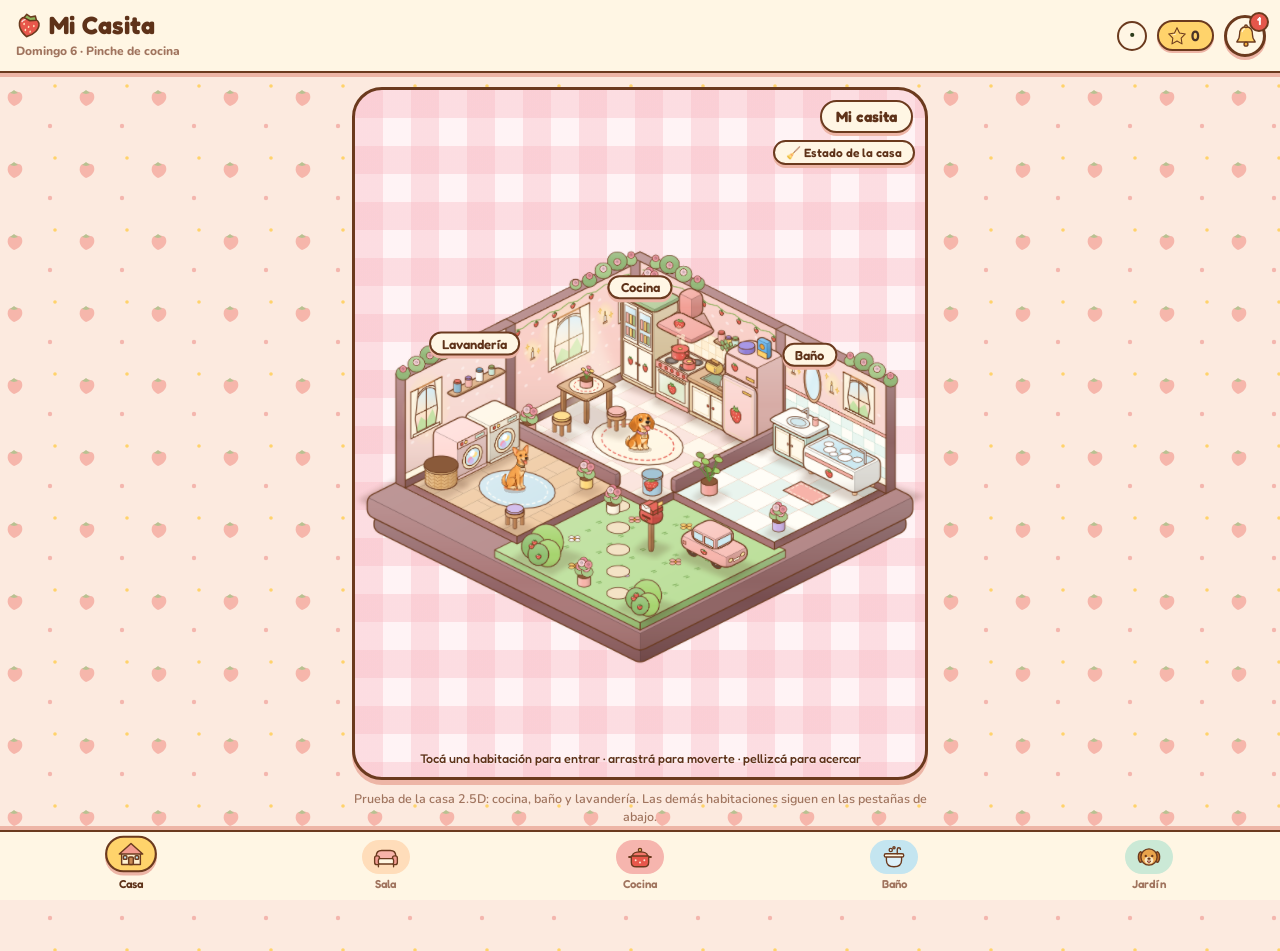
==== commit c263bbb3: "Objetos sin traslape, basura con días de recolección y pago del carro Co-Authored-By: Claude Fable 5" ====
--- a/cocinita/index.html
+++ b/cocinita/index.html
@@ -606,6 +606,8 @@
 .botv.h{width:156px;height:109px;cursor:ew-resize}
 .meterbig.wide{flex-direction:column;align-items:stretch;text-align:center}.meterbig.wide .botv{margin:0 auto}
 
+.seg.s3{grid-template-columns:repeat(3,1fr)}
+
 </style>
 </head>
 <body>
@@ -684,11 +686,11 @@
 const KEY='casa-fresita-v2',KEY_OLD='cocinita-v1';
 const COLS=['items','shop','prep','chores','reminders','bills','tuppers','moves','outages'];
 function emptyState(){
-  return{v:2,stars:0,welcome:false,items:[],shop:[],menu:{},prep:[],chores:[],reminders:[],wasted:[],bills:[],tuppers:[],moves:[],outages:[],house:{laundry:0,mess:{},poop:0,pee:0},
+  return{v:2,stars:0,welcome:false,items:[],shop:[],menu:{},prep:[],chores:[],reminders:[],wasted:[],bills:[],tuppers:[],moves:[],outages:[],house:{laundry:0,mess:{},poop:0,pee:0,trash:0,trashDays:[]},
     dogs:{rosco:{name:'Rosco',g:0,fed:{date:'',am:false,pm:false}},mali:{name:'Mali',g:0,fed:{date:'',am:false,pm:false}},bag:{left:0,total:0},treats:0,water:''}};
 }
 function normalize(s){const e=emptyState();Object.keys(e).forEach(k=>{if(s[k]==null)s[k]=e[k]});COLS.forEach(c=>{if(!Array.isArray(s[c]))s[c]=[]});
-  s.items.forEach(i=>{if(!i.unit)i.unit='unid.'});if(!s.house.mess)s.house.mess={};return s}
+  s.items.forEach(i=>{if(!i.unit)i.unit='unid.'});if(!s.house.mess)s.house.mess={};if(!Array.isArray(s.house.trashDays))s.house.trashDays=[];return s}
 const isCount=it=>it.place==='clean'&&String(it.emoji||'').replace(/\uFE0F/g,'')==='🧻';
 /* S <-> documentos (ruta -> JSON) */
 function flatten(s){
@@ -706,7 +708,7 @@
     if(!d)return;
     if(id==='dogs')S.dogs=Object.assign(emptyState().dogs,d);
     else if(id==='menu')S.menu=d.menu||{};
-    else if(id==='house')S.house=Object.assign({laundry:0,mess:{},poop:0,pee:0},d);
+    else if(id==='house')S.house=Object.assign({laundry:0,mess:{},poop:0,pee:0,trash:0,trashDays:[]},d);
     else if(id==='misc'){S.stars=d.stars||0;S.welcome=!!d.welcome;S.wasted=d.wasted||[]}
     return;
   }
@@ -1657,7 +1659,8 @@
 ICONS['🧾']='<path d="M11 5H37V43L32 39L28 43L24 39L20 43L16 39L11 43Z" fill="#FFFDF6"/><path d="M17 14H31M17 21H31M17 28H26" fill="none" stroke-width="2"/>';
 ICONS['🥡']='<path d="M8 20H40L37 40C37 42 35 43 33 43H15C13 43 11 42 11 40Z" fill="#DDF1FA"/><rect x="5" y="13" width="38" height="8" rx="3" fill="#F29C92"/><rect x="18" y="9" width="12" height="5" rx="2" fill="#F29C92"/><path d="M15 28Q24 24 33 28" fill="none" stroke="#fff" stroke-width="2.2"/>';
 
-const SVC={luz:{n:'Electricidad',art:'la luz',ic:'⚡',c:'#FFD36B'},net:{n:'Internet',art:'el internet',ic:'📶',c:'#9DC27A'},agua:{n:'Agua',art:'el agua',ic:'💧',c:'#8FC3E8'}};
+const SVC={luz:{n:'Electricidad',art:'la luz',ic:'⚡',c:'#FFD36B'},net:{n:'Internet',art:'el internet',ic:'📶',c:'#9DC27A'},agua:{n:'Agua',art:'el agua',ic:'💧',c:'#8FC3E8'},carro:{n:'Carro',art:'el carro',ic:'🚗',c:'#F7B3A9',over:'En tu casita virtual el carro se dañó.'}};
+ICONS['🚗']='<path d="M4 30C4 25 7 23 11 23L15 13C16 11 18 10 20 10H31C33 10 35 11 36 13L40 23C43 23 45 26 45 30V36H4Z" fill="#F7B3A9"/><path d="M16 22L19 14H31L34 22Z" fill="#CFEAF2"/><circle cx="14" cy="37" r="5" fill="#6B4A3A"/><circle cx="35" cy="37" r="5" fill="#6B4A3A"/><circle cx="9" cy="29" r="2" fill="#FFD36B"/>';
 const ROOMS={sala:{n:'Sala',ic:'🛋',h:360,f:[308,346]},cocina:{n:'Cocina',ic:'🍲',h:360,f:[306,346]},bano:{n:'Baño',ic:'🚿',h:330,f:[262,318]},jardin:{n:'Jardín',ic:'🐶'}};
 const UNITS=['unid.','g','kg','ml','L','paq.','latas','botellas','cajas','bolsas','docenas'];
 let FX=null;
@@ -1673,20 +1676,22 @@
   const next=un[0]||null;
   return{svc,un,over,out,next,has:S.bills.some(b=>b.svc===svc),cut:over.length>0,on:!over.length&&!out,d:next?daysUntil(next.due):null};
 }
-function svcAll(){return{luz:svcState('luz'),net:svcState('net'),agua:svcState('agua')}}
+function svcAll(){return{luz:svcState('luz'),net:svcState('net'),agua:svcState('agua'),carro:svcState('carro')}}
 function extraAlerts(){
   const a=[];
   Object.keys(SVC).forEach(k=>{
     const s=svcState(k),m=SVC[k];
     s.un.forEach(b=>{
       const d=daysUntil(b.due);
-      if(d<0)a.push({lv:'r',ic:m.ic,t:`Recibo de ${m.n.toLowerCase()} vencido (${money(b.amount)}, vencía el ${dLong(b.due)}). En tu casita virtual se cortó ${m.art}.`,svc:k});
+      if(d<0)a.push({lv:'r',ic:m.ic,t:`Recibo de ${m.n.toLowerCase()} vencido (${money(b.amount)}, vencía el ${dLong(b.due)}). ${m.over||'En tu casita virtual se cortó '+m.art+'.'}`,svc:k});
       else if(d<=5)a.push({lv:d<=1?'r':'y',ic:m.ic,t:`Recibo de ${m.n.toLowerCase()} vence ${inDays(d)} (${money(b.amount)}).`,svc:k});
     });
     if(s.out)a.push({lv:'r',ic:m.ic,t:`Corte real de ${m.n.toLowerCase()} registrado desde el ${dLong(s.out.start)}.`+(k==='luz'?' Mantené la refri cerrada y revisá los alimentos antes de consumirlos.':''),svc:k});
-    if(!s.has)a.push({lv:'b',ic:m.ic,t:`Todavía no registraste ningún recibo de ${m.n.toLowerCase()}.`,svc:k});
+    if(!s.has&&k!=='carro')a.push({lv:'b',ic:m.ic,t:`Todavía no registraste ningún recibo de ${m.n.toLowerCase()}.`,svc:k});
   });
   S.items.filter(i=>i.place!=='clean'&&i.meter&&i.qty===1&&i.level<=20).forEach(i=>a.push({lv:'y',ic:i.emoji,t:`${i.name}: al envase le queda poco (${i.level}%) y no tenés otro.`,add:{name:i.name,emoji:i.emoji,place:i.place,ref:{type:'item',id:i.id}}}));
+  if((S.house.trash||0)>0&&(S.house.trashDays||[]).includes(dayIdx()))a.push({lv:'r',ic:'🗑️',t:'Hoy pasa el camión de la basura: acordate de sacarla.',go:'casa'});
+  else if((S.house.trash||0)>=2)a.push({lv:'y',ic:'🗑️',t:'El basurero está lleno: hay que sacar la basura.',go:'casa'});
   if((S.house.poop||0)+(S.house.pee||0))a.push({lv:'y',ic:'🐶',t:`En el jardín hay ${[S.house.poop?S.house.poop+' caca'+(S.house.poop>1?'s':''):'',S.house.pee?S.house.pee+' orín'+(S.house.pee>1?'es':''):''].filter(Boolean).join(' y ')} por limpiar.`,go:'casa'});
   S.tuppers.filter(t=>t.status==='activo').forEach(t=>{
     const d=daysUntil(t.safe);
@@ -1802,10 +1807,10 @@
 function vSala(){
   const sv=svcAll();
   const row=k=>{const s=sv[k],m=SVC[k];
-    const st=!s.has?['Sin recibo registrado','b']:s.out?['Corte real registrado','r']:s.cut?['Cortado en la casita','r']:s.next?[`Vence ${inDays(s.d)}`,s.d<=5?'y':'g']:['Al día','g'];
+    const st=!s.has?['Sin recibo registrado','b']:s.out?['Corte real registrado','r']:s.cut?[k==='carro'?'Dañado en la casita':'Cortado en la casita','r']:s.next?[`Vence ${inDays(s.d)}`,s.d<=5?'y':'g']:['Al día','g'];
     return `<button class="svcrow" data-act="svc" data-svc="${k}"><span class="em">${ic(m.ic)}</span><div class="t"><b>${m.n}</b><small>${s.next?money(s.next.amount)+' · vence el '+dLong(s.next.due):s.has?'Sin recibos pendientes':'Tocá para registrar el recibo y su vencimiento'}</small></div><span class="tag ${st[1]}">${st[0]}</span></button>`};
   return sceneWrap('sala',salaSVG())+`<p class="hint">Tocá la lámpara, el router o los recibos del tablero. Rosco y Mali andan por la casa: tocalos para saludarlos.</p>
-  <div class="panel-title"><h3>Servicios de la casa</h3><i></i></div>${row('luz')}${row('net')}${row('agua')}
+  <div class="panel-title"><h3>Servicios de la casa</h3><i></i></div>${row('luz')}${row('net')}${row('agua')}${row('carro')}
   <p class="sub" style="text-align:center;margin-top:10px">Los cortes son parte de la simulación de tu casita: no indican que el servicio real esté suspendido.</p>`;
 }
 
@@ -1928,7 +1933,7 @@
   const s=svcState(k),m=SVC[k];
   const paid=S.bills.filter(b=>b.svc===k&&b.paid).sort((a,b)=>b.paid.at.localeCompare(a.paid.at));
   const status=s.out?`<div class="alert r"><span class="em">${ic(m.ic)}</span><div class="t">Registraste un <b>corte real</b> desde el ${dLong(s.out.start)}.</div><div class="acts"><button class="btn sm" data-act="outEnd" data-id="${s.out.id}">Ya volvió</button></div></div>`
-    :s.cut?`<div class="alert r"><span class="em">${ic(m.ic)}</span><div class="t"><b>${k==='luz'?'¡Tenés que pagar la luz para devolverle la energía a tu casita!':k==='net'?'El internet de tu casita está desconectado hasta que registrés el pago.':'Los grifos de tu casita no tienen agua hasta que registrés el pago.'}</b><br><small>Es parte de la simulación: no significa que el servicio real esté suspendido.</small></div></div>`
+    :s.cut?`<div class="alert r"><span class="em">${ic(m.ic)}</span><div class="t"><b>${k==='luz'?'¡Tenés que pagar la luz para devolverle la energía a tu casita!':k==='net'?'El internet de tu casita está desconectado hasta que registrés el pago.':k==='carro'?'El carrito de tu casita está dañado hasta que registrés el pago.':'Los grifos de tu casita no tienen agua hasta que registrés el pago.'}</b><br><small>Es parte de la simulación: no significa que el servicio real esté suspendido.</small></div></div>`
     :!s.has?`<div class="alert b"><span class="em">${ic(m.ic)}</span><div class="t">Aún no hay recibos de ${m.n.toLowerCase()}. Registrá el monto y la fecha de vencimiento del tuyo.</div></div>`
     :s.next?`<div class="alert ${s.d<=5?'y':''}"><span class="em">${ic(m.ic)}</span><div class="t">Próximo recibo: <b>${money(s.next.amount)}</b>, vence ${inDays(s.d)} (${dLong(s.next.due)}).</div></div>`
     :`<div class="alert"><span class="em">${ic(m.ic)}</span><div class="t">Al día. No hay recibos pendientes.</div></div>`;
@@ -1944,7 +1949,10 @@
   <p class="sub">Si de verdad se fue ${m.art} en tu casa (avería, mantenimiento u otra causa), anotalo aquí. Es independiente de los recibos.</p>
   ${s.out?'':`<div class="row"><div><label for="o-start">¿Desde cuándo?</label><input id="o-start" type="date" value="${today()}"></div><button class="btn ghost" style="flex:none" data-act="outStart" data-svc="${k}">Registrar corte real</button></div>`}
   ${S.outages.filter(o=>o.svc===k&&o.end).slice(-4).reverse().map(o=>`<div class="li"><span class="em">${ic(m.ic)}</span><div class="t"><b>Corte real</b><small>Del ${dLong(o.start)} al ${dLong(o.end)}</small></div></div>`).join('')}`);
-}
+  carTweak(k);
+}
+function carTweak(k){if(k!=='carro')return;const sh=$('#sheet .sheet');if(!sh)return;const h=[...sh.querySelectorAll('h4')].find(x=>x.textContent.includes('Corte real'));if(h){let n=h;while(n){const nx=n.nextElementSibling;n.remove();n=nx}}
+  sh.insertAdjacentHTML('beforeend','<p class="sub" style="margin-top:12px">Sirve para el marchamo, la cuota, el seguro o la revisión. Si llega la fecha sin pago registrado, al día siguiente el carrito de la casita aparece dañado. Es solo la simulación.</p>')}
 function sheetBills(){
   const sv=svcAll();
   openSheet(`<h3>${ic('🧾')} Recibos de la casa</h3><p class="sub">Tocá un servicio para registrar su recibo, el vencimiento o el pago.</p>
@@ -2007,7 +2015,7 @@
 function restoreFx(k,was){
   const now=svcState(k).on;
   if(!was&&now){FX={svc:k,t:Date.now()};setTimeout(()=>{const r=$('.room');r&&r.classList.remove('fx-'+k)},2700);
-    toast(k==='luz'?'¡Volvió la luz a tu casita! ✨':k==='net'?'¡Internet reconectado en tu casita! 📶':'¡Volvió el agua a tu casita! 💧');PETS.cheer()}
+    toast(k==='carro'?'¡Tu carrito quedó como nuevo! 🚗':k==='luz'?'¡Volvió la luz a tu casita! ✨':k==='net'?'¡Internet reconectado en tu casita! 📶':'¡Volvió el agua a tu casita! 💧');PETS.cheer()}
 }
 function casaAct(a,d,el,px,py){
   const v=id=>$('#'+id);
@@ -2032,7 +2040,7 @@
       if(!at){toast('Poné la fecha en que pagaste');return true}
       if(!(amt>=0)){toast('Poné el monto pagado');return true}
       const was=svcState(b.svc).on;
-      b.paid={at,amount:amt};award(5,px,py);save();closeSheet();if(b.svc==='agua')tab='bano';else if(b.svc==='net'||!ROOMS[tab]||tab==='jardin')tab='sala';
+      b.paid={at,amount:amt};award(5,px,py);save();closeSheet();if(b.svc==='carro')tab='casa';else if(b.svc==='agua')tab='bano';else if(b.svc==='net'||!ROOMS[tab]||tab==='jardin')tab='sala';
       restoreFx(b.svc,was);render();if(was)toast('Pago registrado ✅');
     }return true;
     case 'payUndo':{const b=S.bills.find(x=>x.id===d.id);if(b){b.paid=null;save();render();sheetSvc(b.svc);toast('Pago deshecho')}}return true;
@@ -2507,6 +2515,28 @@
     else if(kind==='jar'){g.cyl(0,0,0,.22,.105,c,{sw:2});g.cyl(0,0,.22,.27,.115,W,{sw:1.6})}
     else{const S={o:[-.085,.085,0],a:[.17,-.17,0],b:[0,0,.3]};g.disc(S,.5,.5,.5,.5,c,{sw:2,lit:'lh'});g.disc(S,.36,.66,.12,.1,'#fff',{stroke:'none',op:.55});g.pts(S,[[.5,.96],[.36,1.12],[.5,1.06],[.64,1.12]],'#7FB04F',{sw:1.4,stroke:'#4F6B2E'})}
     return g};
+  A_.car=(x,y,bad)=>()=>{const g=new G(),c='#F7B3A9';g.shadow(x,y,2.1,1,.2);
+    const WS={o:[x,y+.96,0],a:[2,0,0],b:[0,0,1]};
+    [[.24,0],[.78,bad?1:0]].forEach(w=>{g.disc(WS,w[0],.2-(w[1]?.05:0),.115,.2-(w[1]?.05:0),'#5E4638',{sw:2.4});g.disc(WS,w[0],.2-(w[1]?.05:0),.05,.085,'#D5DCE2',{sw:1.5})});
+    const b=g.box(x,y,.16,2,.95,.46,c,{r:18});
+    g.berry(b.L,.5,.5,.07,.22);g.rect(b.L,.04,.36,.1,.62,'#F29C92',{sw:1.5});
+    g.disc(b.R,.22,.55,.1,.16,'#FFE9A8',{sw:1.8});g.disc(b.R,.78,.55,.1,.16,'#FFE9A8',{sw:1.8});g.rect(b.R,.36,.3,.64,.5,'#FFF6E2',{sw:1.5});
+    const k=g.box(x+.4,y+.07,.62,1.05,.81,.44,shade(c,.1),{r:18});
+    g.rect(k.L,.08,.16,.46,.82,'#CFEAF2',{sw:1.8});g.rect(k.L,.54,.16,.92,.82,'#CFEAF2',{sw:1.8});g.rect(k.R,.12,.16,.88,.82,'#CFEAF2',{sw:1.8});
+    if(bad){g.poly([[x+1.5,y+.05,.62],[x+2,y+.05,.62],[x+2,y+.9,.62],[x+1.5,y+.9,.62]],'#6E625C',{sw:2});
+      g.poly([[x+1.5,y+.05,.62],[x+1.5,y+.9,.62],[x+1.62,y+.9,1.2],[x+1.62,y+.05,1.2]],shade(c,-.1),{sw:2.4,lit:'lv'});
+      [[1.75,.9,.3,'#8B8B93'],[1.9,1.25,.36,'#A3A3AB'],[1.7,1.65,.3,'#BDBDC4'],[1.95,1.95,.22,'#D3D3D8']].forEach(q=>g.disc({o:[x+q[0]-q[2]*.5,y+.5+q[2]*.5,q[1]],a:[q[2],-q[2],0],b:[0,0,q[2]*1.4]},.5,.5,.5,.5,q[3],{sw:1.6,op:.9}));
+      const T={o:[x+.7,y+1.2,.02],a:[.5,-.5,0],b:[0,0,.62]};g.pts(T,[[.5,1],[1,.05],[0,.05]],'#FFD36B',{sw:2.4});g.line(T,[[.5,.72],[.5,.4]],INKC,3);g.disc(T,.5,.22,.05,.05,INKC,{stroke:'none'})}
+    return g};
+  A_.trash=(x,y,l)=>()=>{const g=new G();g.shadow(x-.32,y-.32,.64,.64,.18);g.cyl(x,y,0,.62,.3,'#A9CDE0',{sw:2.4,top:l?'#5E6B60':'#7FA3B8'});
+    g.berry({o:[x-.02,y+.3,.16],a:[.26,-.1,0],b:[0,0,.3]},.5,.5,.5,.5);
+    const blob=(dx,dy,z,r,col)=>g.disc({o:[x+dx-r*.55,y+dy+r*.55,z],a:[r*1.1,-r*1.1,0],b:[0,0,r*1.5]},.5,.5,.5,.5,col,{sw:1.8,lit:'lv'});
+    if(l===0)g.cyl(x,y,.62,.7,.33,'#8FB7CC',{sw:2.2});
+    if(l>=1){blob(-.08,0,.5,.26,'#6E7B70');blob(.1,.04,.56,.22,'#8A968C')}
+    if(l>=2){blob(0,.02,.82,.24,'#6E7B70');g.poly([[x-.04,y,1.16],[x,y,1.3],[x+.05,y,1.16]],'#6E7B70',{sw:1.6});
+      g.shadow(x+.2,y+.2,.5,.5,.14);blob(.42,.3,0,.3,'#5E6B60');g.poly([[x+.38,y+.34,.42],[x+.44,y+.3,.56],[x+.5,y+.3,.42]],'#5E6B60',{sw:1.6});
+      [[-.3,1.25],[.34,1.05]].forEach(q=>g.poly([[x+q[0],y-q[0],q[1]],[x+q[0]+.05,y-q[0]-.05,q[1]+.1],[x+q[0],y-q[0],q[1]+.2]],'none',{open:true,stroke:'#9DB07A',sw:2}))}
+    return g};
   A_.rack=(S)=>()=>{const g=new G();g.line(S,[[.08,.62],[.92,.62]],'#8A5330',3);
     [[.2,'#F58FA6'],[.42,'#FFD979'],[.64,'#8EB8D0'],[.84,'#FFF6E2']].forEach(q=>{g.rect(S,q[0]-.07,.42,q[0]+.07,.62,q[1],{sw:1.8});g.rect(S,q[0]-.012,.6,q[0]+.012,.66,'#E9C48F',{sw:1.2})});return g};
   /* ---------- exterior ---------- */
@@ -2594,9 +2624,9 @@
     add('lshelf',a.shelfWall(wY2,.42,.92,.66,[[.12,.36,'#8EB8D0',.12],[.34,.28,'#F6B5AE',.11,'#8E6BC0'],[.56,.38,'#FFFDF6',.12,'#4A8BB0'],[.8,.26,'#CDE8D8',.1,'#7FA050']]),.05+1.1+8+1.3+.01,'lavanderia');
     add('lrug',a.rug(2.9,8.4,1.3,1.1,'#CFE6EE','#FFFDF6'),-690,'lavanderia');
     for(let l=0;l<4;l++)add('basket'+l,a.basketL(.85,9.75,l),.85+9.75+.6,'lavanderia','basket');
-    add('pile',a.pile(2.2,9.9),2.2+9.9+.4,'lavanderia','basket');
-    [['cocina',2.6,4.9,'sock'],['cocina',4.9,2.7,'ball'],['cocina',1.7,1.9,'paper'],['cocina',5.5,4.7,'cup'],['cocina',3.1,2.2,'bone'],
-     ['bano',8.0,3.3,'sock'],['bano',9.9,3.0,'paper'],['bano',7.6,1.7,'cup'],['lavanderia',2.0,7.2,'sock'],['lavanderia',3.7,9.0,'paper'],['lavanderia',4.4,7.9,'ball']]
+    add('pile',a.pile(2.3,10.0),2.3+10.0+.4,'lavanderia','basket');
+    [['cocina',3.0,5.3,'sock'],['cocina',4.6,5.4,'ball'],['cocina',1.6,1.8,'paper'],['cocina',2.2,5.4,'cup'],['cocina',5.6,3.9,'bone'],
+     ['bano',7.9,3.6,'sock'],['bano',10.4,3.4,'paper'],['bano',7.7,1.7,'cup'],['lavanderia',1.8,7.0,'sock'],['lavanderia',3.6,9.6,'paper'],['lavanderia',4.5,8.3,'ball']]
       .forEach((c,i)=>{add('mess'+i,a.clutter(c[1],c[2],c[3]),c[1]+c[2]+.1,c[0],'mess');L[L.length-1].grp='mess:'+c[0]});
     [['cocina',4.4,4.9,.5],['cocina',2.2,3.9,.4],['cocina',5.6,2.1,.45],['bano',8.4,3.9,.5],['bano',10,1.9,.4],['lavanderia',2.6,7.5,.45],['lavanderia',3.9,9.9,.5]]
       .forEach((c,i)=>{add('dirt'+i,a.stain(c[1],c[2],c[3]),-685+i*.01,c[0],'dirt');L[L.length-1].grp='dirt';L[L.length-1].n=i});
@@ -2604,23 +2634,25 @@
     add('puddle',a.puddle(9.1,2.5,1.05,.8),-691,'bano','mess');L[L.length-1].grp='mess:bano';
     add('sinkdish',a.sinkDishes(4.05,.6,1.5),3.35+1.9+FY+1.1+.04,'cocina','mess');L[L.length-1].grp='mess:cocina';
     add('vine1',a.vine(-.2,.2,H,0,.62,5),-750);add('vine2',a.vine(.5,-.2,H,.62,0,4),-749);add('vine3',a.vine(-.2,8.6,H,0,.6,4),-748);add('vine4',a.vine(9.2,-.2,H,.6,0,4),-747);
-    add('stool1',a.stool(2.0,3.3),2.0+3.3+.3,'cocina');add('stool2',a.stool(1.1,4.5,'#FFD979'),1.1+4.5+.3,'cocina');
+    add('stool1',a.stool(2.3,3.35),2.3+3.35+.3,'cocina');add('stool2',a.stool(1.3,4.8,'#FFD979'),1.3+4.8+.3,'cocina');
     add('ftop',a.fridgeTop(FX,FY,3.25),FX+1.45+FY+1.15-.28,'cocina','fridge');
     add('toaster',a.toaster(3.42,.2,1.5),3.35+1.9+FY+1.1+.012,'cocina');
     add('dishes',a.dishes(4.55,.75,1.5),3.35+1.9+FY+1.1+.03,'cocina');
     add('jars',a.jars(4.55,.22,1.5),3.35+1.9+FY+1.1+.02,'cocina');
     add('khang',a.hang(wX1,.56,.74,.645),3.35+1.9+FY+1.1+.015,'cocina');
     add('kframe',a.frame(wY1,.9,.6),-799,'cocina');
-    add('kroses',a.roses(.75,5.3,0,'#F7B3A9'),.75+5.3+.3,'cocina');
+    add('kroses',a.roses(.55,5.5,0,'#F7B3A9'),.55+5.5+.3,'cocina');
     add('proses',a.roses(1.0,.55,3.49),.25+1.5+FY+1.05+.01,'cocina');
     add('broses',a.roses(10.5,4.3,0,'#C9B0E8'),10.5+4.3+.3,'bano');
     add('lroses',a.roses(4.3,6.7,0,'#FFD979'),4.3+6.7+.3,'lavanderia');
-    add('lstool',a.stool(4.2,9.8,'#C9B0E8'),4.2+9.8+.3,'lavanderia');
-    add('groses',a.roses(6.0,7.2,-.02),6.0+7.2+.3);add('groses2',a.roses(10.6,10.4,-.02,'#F7B3A9'),10.6+10.4+.3);
-    [[7.2,8.9],[9.4,7.3],[10.2,9.6],[6.7,6.7],[8.9,10.6]].forEach((c,i)=>{add('poop'+i,a.poop(c[0],c[1]),c[0]+c[1]+.2,null,'poop');L[L.length-1].grp='poop';L[L.length-1].n=i});
-    [[7.9,6.9],[9.9,8.5],[6.3,9.4],[10.7,7.6]].forEach((c,i)=>{add('pee'+i,a.pee(c[0],c[1]),-688+i*.01,null,'pee');L[L.length-1].grp='pee';L[L.length-1].n=i});
+    add('lstool',a.stool(4.4,10.0,'#C9B0E8'),4.4+10.0+.3,'lavanderia');
+    add('groses',a.roses(6.0,7.2,-.02),6.0+7.2+.3);add('groses2',a.roses(8.6,11.1,-.02,'#F7B3A9'),8.6+11.1+.3);
+    add('car_ok',a.car(9.3,6.5,false),9.3+2+6.5+.95,null,'car','Carro');add('car_bad',a.car(9.3,6.5,true),9.3+2+6.5+.95,null,'car');
+    for(let l=0;l<3;l++)add('trash'+l,a.trash(6.0,5.45,l),6.0+5.45+.4,'cocina','trash');
+    [[7.2,8.9],[9.2,9.6],[7.9,11.0],[6.7,6.7],[7.6,10.0]].forEach((c,i)=>{add('poop'+i,a.poop(c[0],c[1]),c[0]+c[1]+.2,null,'poop');L[L.length-1].grp='poop';L[L.length-1].n=i});
+    [[7.9,6.6],[6.2,8.2],[6.3,9.4],[10.4,9.2]].forEach((c,i)=>{add('pee'+i,a.pee(c[0],c[1]),-688+i*.01,null,'pee');L[L.length-1].grp='pee';L[L.length-1].n=i});
     add('bush1',a.bush(6.4,10.6,.7),6.4+10.6+.9);
-    add('bush2',a.bush(10.8,6.3,.6),10.8+6.3+.8);
+    add('bush2',a.bush(10.9,10.6,.6),10.9+10.6+.8);
     add('mailbox',a.mailbox(8.3,7.8),8.3+7.8+.5,null,'mailbox','Buzón');
     add('letter',a.letter(8.3,7.8),8.3+7.8+.52,null,'mailbox');
     add('fglow',a.fridgeGlow(FX,FY),FX+1.45+FY+1.15-.25,'cocina');
@@ -2702,7 +2734,7 @@
   function bounce(s){s._bn=1}
   function tapObj(d,s,e){
     if(moved())return;
-    if(d.act==='poop'||d.act==='pee'){api.onObject(d.act);return}
+    if(d.act==='poop'||d.act==='pee'||d.act==='car'){if(d.act==='car')bounce(s);api.onObject(d.act);return}
     if(view==='home'){if(d.act==='mailbox'){bounce(objs.mailbox.s);api.onMailbox&&api.onMailbox();return}if(d.room)go(d.room);return}
     if(view==='fridge'){if(d.act==='fridge')closeFridge();return}
     if(d.room&&d.room!==view){go(d.room);return}
@@ -2720,9 +2752,9 @@
   async function refreshItems(){
     if(!fridge||!api)return;const list=api.fridgeItems()||[];const c=fridge.itemsC;c.removeChildren();
     const rows={top:1.61,mid:.91,low:.22},cnt={top:0,mid:0,low:0};
-    for(const it of list){const r=it.row||'mid';if(cnt[r]>=4)continue;const i=cnt[r]++;
+    for(const it of list){const r=it.row||'mid';if(cnt[r]>=3)continue;const i=cnt[r]++;
       const key=it.kind+it.col;let t=fridge.texCache[key];if(!t){try{const o=AR.A.prod(it.kind,it.col)().svg(K);t={t:await svgTex(o),o};fridge.texCache[key]=t}catch(e){continue}}
-      const s=new PIXI.Sprite(t.t);s.scale.set(1.25/K);const q=pr(FX+.26+i*.29,FY+.95-(i%2)*.16,rows[r]);s.position.set(q[0]+t.o.x*1.25,q[1]+t.o.y*1.25);c.addChild(s)}
+      const s=new PIXI.Sprite(t.t);s.scale.set(1/K);const q=pr(FX+.28+i*.34,FY+.72,rows[r]);s.position.set(q[0]+t.o.x,q[1]+t.o.y);s.zIndex=-i;c.addChild(s)}c.sortableChildren=true;
   }
   /* ---------- cuadro a cuadro ---------- */
   function tick(){
@@ -2753,7 +2785,8 @@
     labels.forEach(l=>{const q=pr(l.p[0],l.p[1],l.p[2]);l.el.style.transform=`translate(-50%,-50%) translate(${(q[0]*cam.s+cam.x).toFixed(1)}px,${(q[1]*cam.s+cam.y).toFixed(1)}px)`});
   }
   function setHouse(){if(!ready||!api.house)return;const h=api.house();
-    for(let l=0;l<4;l++)objs['basket'+l].s.visible=l===Math.min(3,h.laundry);objs.pile.s.visible=h.laundry>=3;
+    for(let l=0;l<4;l++)objs['basket'+l].s.visible=l===Math.min(3,h.laundry);
+    for(let l=0;l<3;l++)objs['trash'+l].s.visible=l===Math.min(2,h.trash||0);objs.car_ok.s.visible=!h.carBad;objs.car_bad.s.visible=!!h.carBad;objs.pile.s.visible=h.laundry>=3;
     Object.values(objs).forEach(o=>{const g=o.def.grp;if(!g)return;if(g==='poop')o.s.visible=o.def.n<(h.poop||0);else if(g==='pee')o.s.visible=o.def.n<(h.pee||0);else if(g==='dirt')o.s.visible=h.dirty>0&&o.def.n<(h.dirty>=3?7:h.dirty===2?5:3);else o.s.visible=!!h.mess[g.slice(5)]})}
   function setDark(v){if(v===dark&&setDark._done)return;dark=v;setDark._done=true;const t=v?0x7F7AAE:0xFFFFFF;
     Object.values(objs).forEach(o=>{if(o.def.id!=='shaft'&&o.def.id!=='fglow')o.s.tint=t});if(fridge)fridge.door.tint=t;Object.values(dogs).forEach(d=>{d.mesh.tint=t;d.beg.tint=t});if(shaft)shaft.visible=!v}
@@ -2791,7 +2824,7 @@
   function pause(){if(app)app.ticker.stop()}
   addEventListener('resize',()=>{if(host&&host.isConnected)resize()});
   function _pos(id){const o=objs[id].s,r=app.view.getBoundingClientRect();return{x:r.left+(o._b.x+o._b.w/2)*cam.s+cam.x,y:r.top+(o._b.y+o._b.h*.6)*cam.s+cam.y}}
-  return{_forceDirt:()=>Object.values(objs).forEach(o=>{if(o.def.grp==='dirt')o.s.visible=true}),_vis2:()=>[objs.poop0.s.visible,objs.poop1.s.visible,objs.poop2.s.visible,objs.pee0.s.visible],_vis:()=>({basket3:objs.basket3.s.visible,pile:objs.pile.s.visible,messCocina:objs.mess0.s.visible,messBano:objs.mess5.s.visible,dirt:objs.dirt0.s.visible}),_items:()=>fridge?fridge.itemsC.children.length:0,_pos,mount,pause,go,closeFridge,get view(){return view},get ready(){return ready},_dbg:()=>({cam,view,open:fridge&&fridge.open,objs:Object.keys(objs).length})};
+  return{_car:()=>[objs.car_ok.s.visible,objs.car_bad.s.visible,objs.trash2.s.visible],_forceDirt:()=>Object.values(objs).forEach(o=>{if(o.def.grp==='dirt')o.s.visible=true}),_vis2:()=>[objs.poop0.s.visible,objs.poop1.s.visible,objs.poop2.s.visible,objs.pee0.s.visible],_vis:()=>({basket3:objs.basket3.s.visible,pile:objs.pile.s.visible,messCocina:objs.mess0.s.visible,messBano:objs.mess5.s.visible,dirt:objs.dirt0.s.visible}),_items:()=>fridge?fridge.itemsC.children.length:0,_pos,mount,pause,go,closeFridge,get view(){return view},get ready(){return ready},_dbg:()=>({cam,view,open:fridge&&fridge.open,objs:Object.keys(objs).length})};
 })();
 
 /* ---------- puente entre la aplicación (datos) y el motor 2.5D (dibujo) ---------- */
@@ -2811,11 +2844,13 @@
     return out},
   onFridge:open=>{isoPanel=open?'fridge':null;render()},
   onMailbox:()=>sheetBills(),
-  house:()=>({laundry:S.house.laundry||0,mess:S.house.mess||{},dirty:overdueChores().length,poop:S.house.poop||0,pee:S.house.pee||0}),
+  house:()=>({laundry:S.house.laundry||0,mess:S.house.mess||{},dirty:overdueChores().length,poop:S.house.poop||0,pee:S.house.pee||0,trash:S.house.trash||0,carBad:svcState('carro').cut}),
   onObject:act=>{
     if(act==='pantry')openSheet(`<h3>Alacena</h3>${furnitureHTML('pantry')}<button class="btn terra block" data-act="newItem" data-place="pantry">＋ Agregar a la alacena</button>`);
     else if(act==='laundry')openSheet(`<h3>Lavandería y limpieza</h3>${furnitureHTML('clean')}<button class="btn terra block" data-act="newItem" data-place="clean">＋ Agregar producto</button>`);
     else if(act==='poop'||act==='pee'){if(S.house[act]>0){S.house[act]--;award(1);save();render();toast(act==='poop'?'¡Caca recogida! 🐾':'¡Orín limpio! 🐾')}}
+    else if(act==='car')sheetSvc('carro');
+    else if(act==='trash')sheetHouse();
     else if(act==='vanity')sheetBath();
     else if(act==='basket'||act==='mess'||act==='dirt'||act==='house')sheetHouse();
     else if(act==='sink'||act==='tub')toast(svcState('agua').on?'El agua corre bien 💧':'No sale agua en la casita: hay un recibo de agua vencido 🚰');
@@ -2874,6 +2909,9 @@
   <h4>🧺 Ropa sucia</h4><div class="seg">${L.map((t,i)=>`<button class="${(h.laundry||0)===i?'on':''}" data-act="hLaundry" data-l="${i}">${t}</button>`).join('')}</div>
   ${h.laundry?'<button class="btn block" style="margin-top:8px" data-act="hLaundry" data-l="0" data-done="1">Ya lavé todo ✨</button>':''}
   <h4>🧸 Orden</h4>${HROOMS.map(r=>`<div class="li"><div class="t"><b>${r[1]}</b><small>${h.mess[r[0]]?'Desordenada':'Ordenada'}</small></div><button class="btn sm ${h.mess[r[0]]?'':'ghost'}" data-act="hMess" data-r="${r[0]}">${h.mess[r[0]]?'Ya ordené':'Está desordenada'}</button></div>`).join('')}
+  <h4>🗑️ Basura</h4><div class="seg s3">${['Vacío','A medias','Lleno'].map((t,i)=>`<button class="${(h.trash||0)===i?'on':''}" data-act="hTrash" data-l="${i}">${t}</button>`).join('')}</div>
+  ${h.trash?'<button class="btn block" style="margin-top:8px" data-act="hTrash" data-l="0" data-done="1">Ya saqué la basura ✨</button>':''}
+  <label>Días que pasa el camión</label><div class="chips">${DAYS.map((d,i)=>`<button class="chip ${(h.trashDays||[]).includes(i)?'ok':''}" data-act="hTrashDay" data-i="${i}">${d}</button>`).join('')}</div>
   <h4>🐾 Rosco y Mali</h4>${[['poop','Cacas por recoger',5],['pee','Orines por limpiar',4]].map(q=>`<div class="li"><div class="t"><b>${q[1]}</b><small>${(h[q[0]]||0)?'Se ven en el jardín: tocalas ahí para limpiarlas':'Nada por ahora'}</small></div><div class="step"><button data-act="hPet" data-k="${q[0]}" data-d="-1" aria-label="Quitar">−</button><b class="rolln">${h[q[0]]||0}</b><button data-act="hPet" data-k="${q[0]}" data-d="1" data-max="${q[2]}" aria-label="Agregar">＋</button></div></div>`).join('')}
   ${(h.poop||0)+(h.pee||0)?'<button class="btn block" style="margin-top:8px" data-act="hPetClean">Ya limpié todo ✨</button>':''}
   <h4>🧽 Limpieza pendiente</h4>${od.length?od.map(c=>`<div class="li"><div class="t"><b>${esc(c.text)}</b><small>Tocaba hace ${-(daysUntil(c.last)+c.every)} día${-(daysUntil(c.last)+c.every)===1?'':'s'}</small></div><button class="btn sm" data-act="hChore" data-id="${c.id}">Hecho</button></div>`).join(''):`<p class="sub">${S.chores.some(c=>c.area==='clean')?'Nada atrasado: la casa se ve limpia ✨':'No tenés tareas de limpieza registradas. Agregalas en Baño → Rutina de limpieza y cuando se atrasen la casa se verá sucia.'}</p>`}`);
@@ -2883,6 +2921,8 @@
     case 'hLaundry':{const was=S.house.laundry||0;S.house.laundry=+d.l;if(d.done&&was)award(3,px,py);save();render();sheetHouse();if(d.done)toast('¡Ropa limpia! 🧺')}return true;
     case 'hMess':{const m=S.house.mess;m[d.r]=!m[d.r];if(!m[d.r])award(2,px,py);save();render();sheetHouse()}return true;
     case 'hChore':{const c=S.chores.find(x=>x.id===d.id);if(c){c.last=today();award(3,px,py);save();render();sheetHouse()}}return true;
+    case 'hTrash':{const was=S.house.trash||0;S.house.trash=+d.l;if(d.done&&was)award(2,px,py);save();render();sheetHouse();if(d.done)toast('¡Basura afuera! 🗑️')}return true;
+    case 'hTrashDay':{const a=S.house.trashDays||(S.house.trashDays=[]),i=+d.i,k=a.indexOf(i);if(k>=0)a.splice(k,1);else a.push(i);save();render();sheetHouse()}return true;
     case 'hPet':{const k=d.k,was=S.house[k]||0,n=Math.max(0,Math.min(k==='poop'?5:4,was+(+d.d)));S.house[k]=n;if(n<was)award(1,px,py);save();render();sheetHouse()}return true;
     case 'hPetClean':{award(2,px,py);S.house.poop=0;S.house.pee=0;save();render();sheetHouse();toast('¡Jardín limpio! 🐾')}return true;
     case 'bathAdd':{const it=mk(d.n,d.e,'clean',1,icKey(d.e)==='🧻'?0:1);it.level=50;if(isCount(it))it.unit='rollos';S.items.push(it);save();render();sheetBath();toast(isCount(it)?'Poné cuántos rollos hay':'Marcá en la botella por dónde va')}return true;
